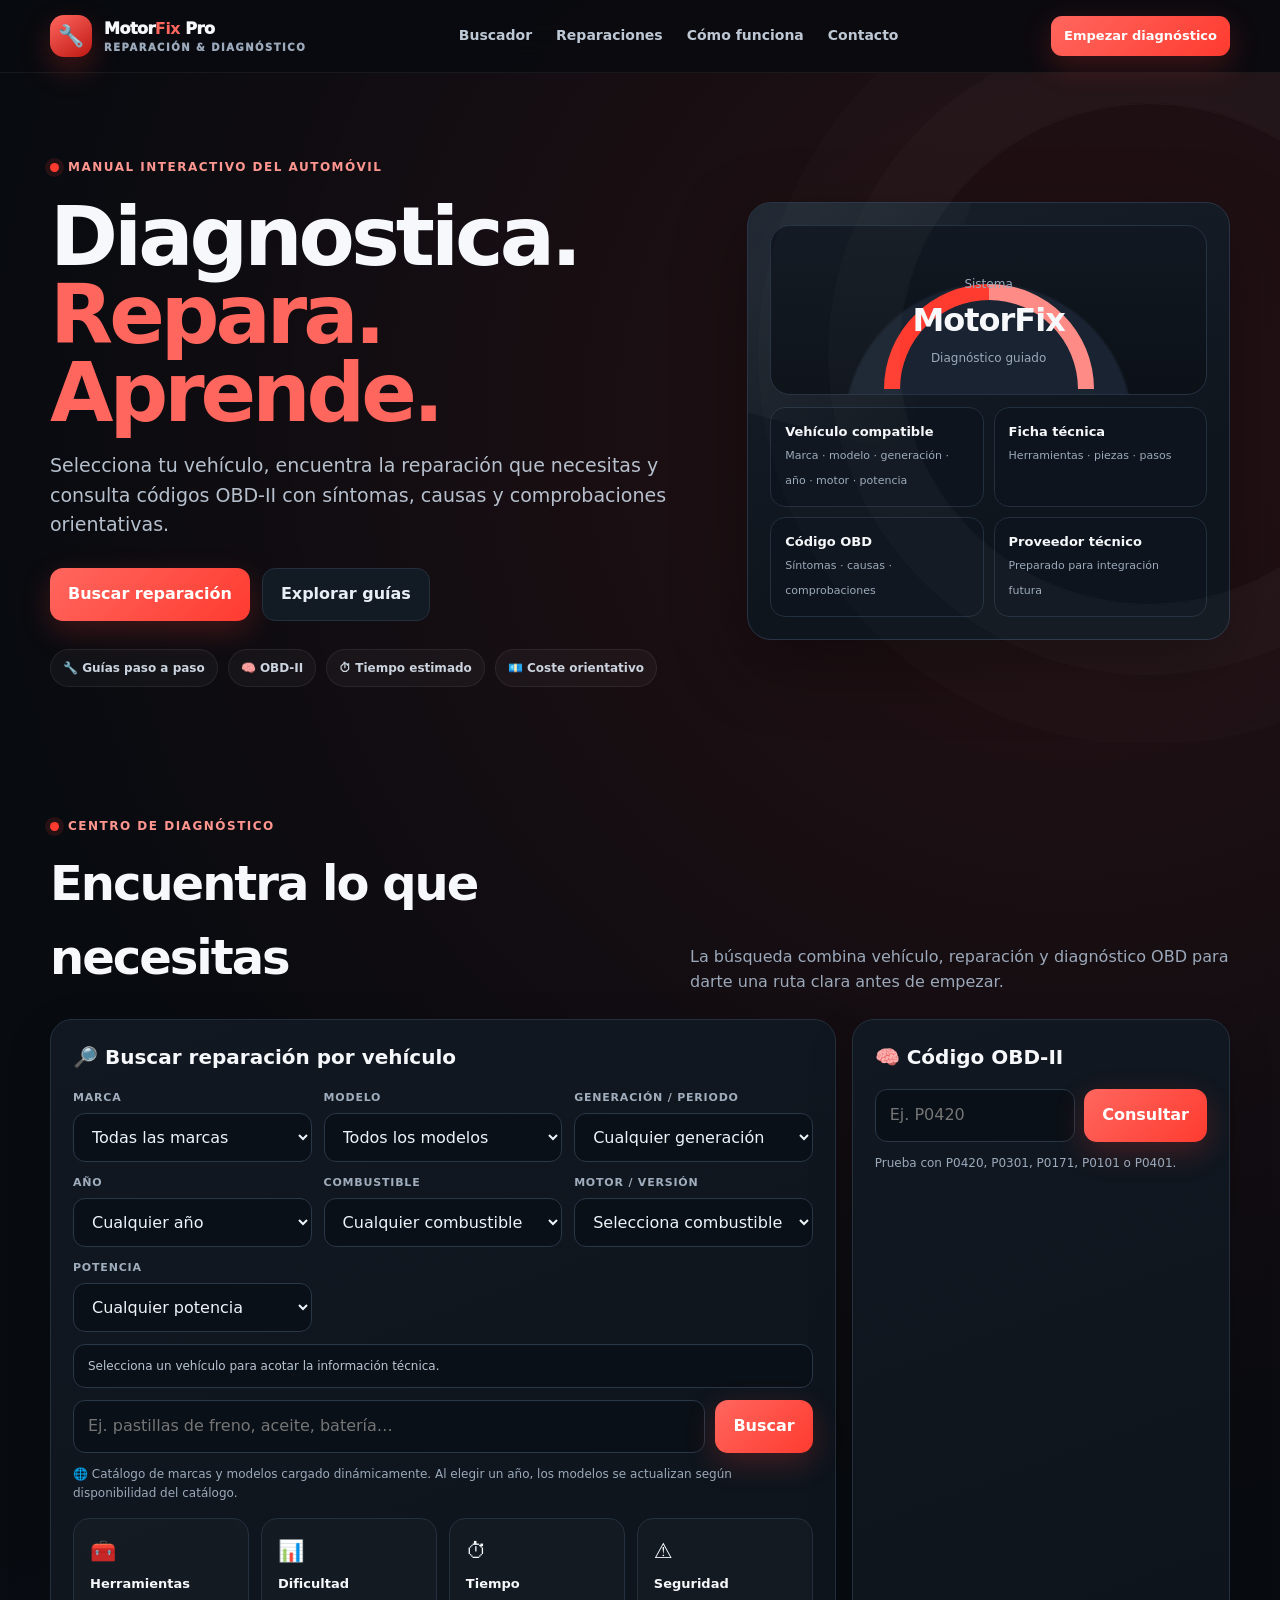
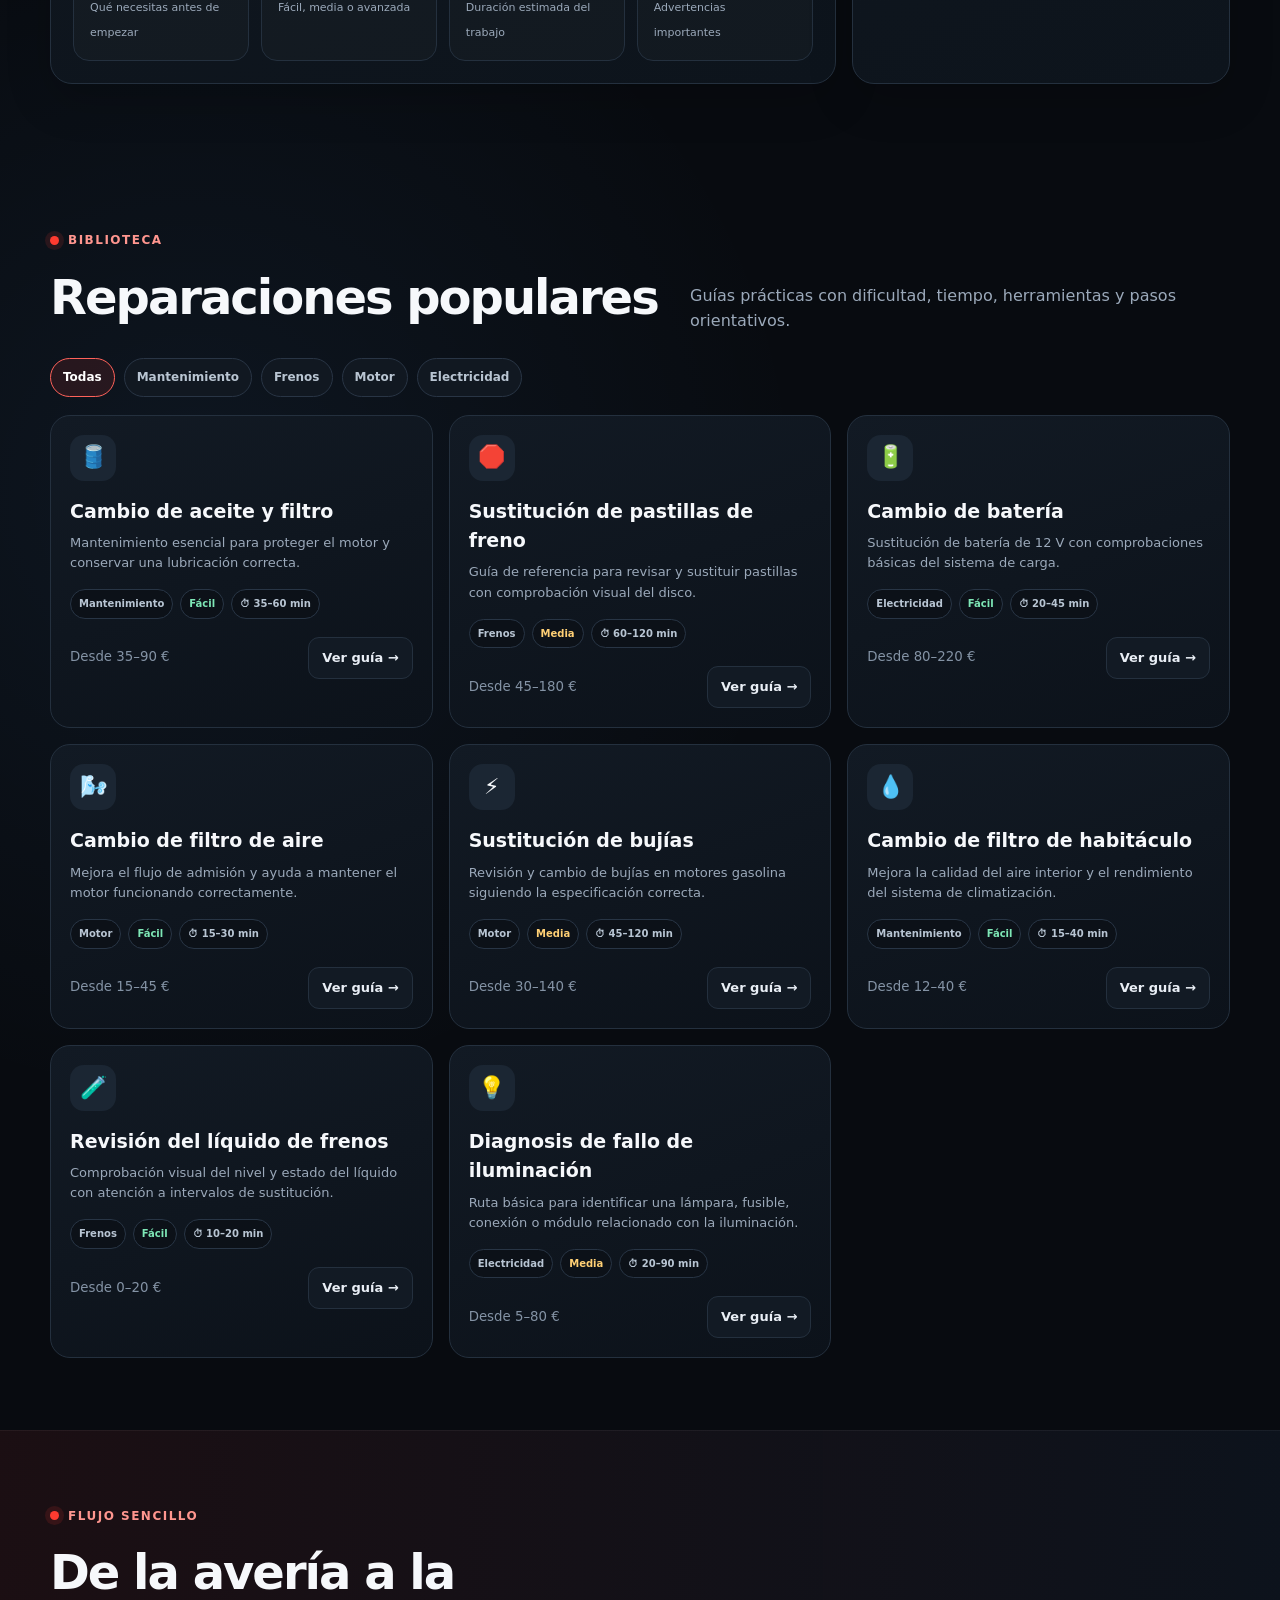
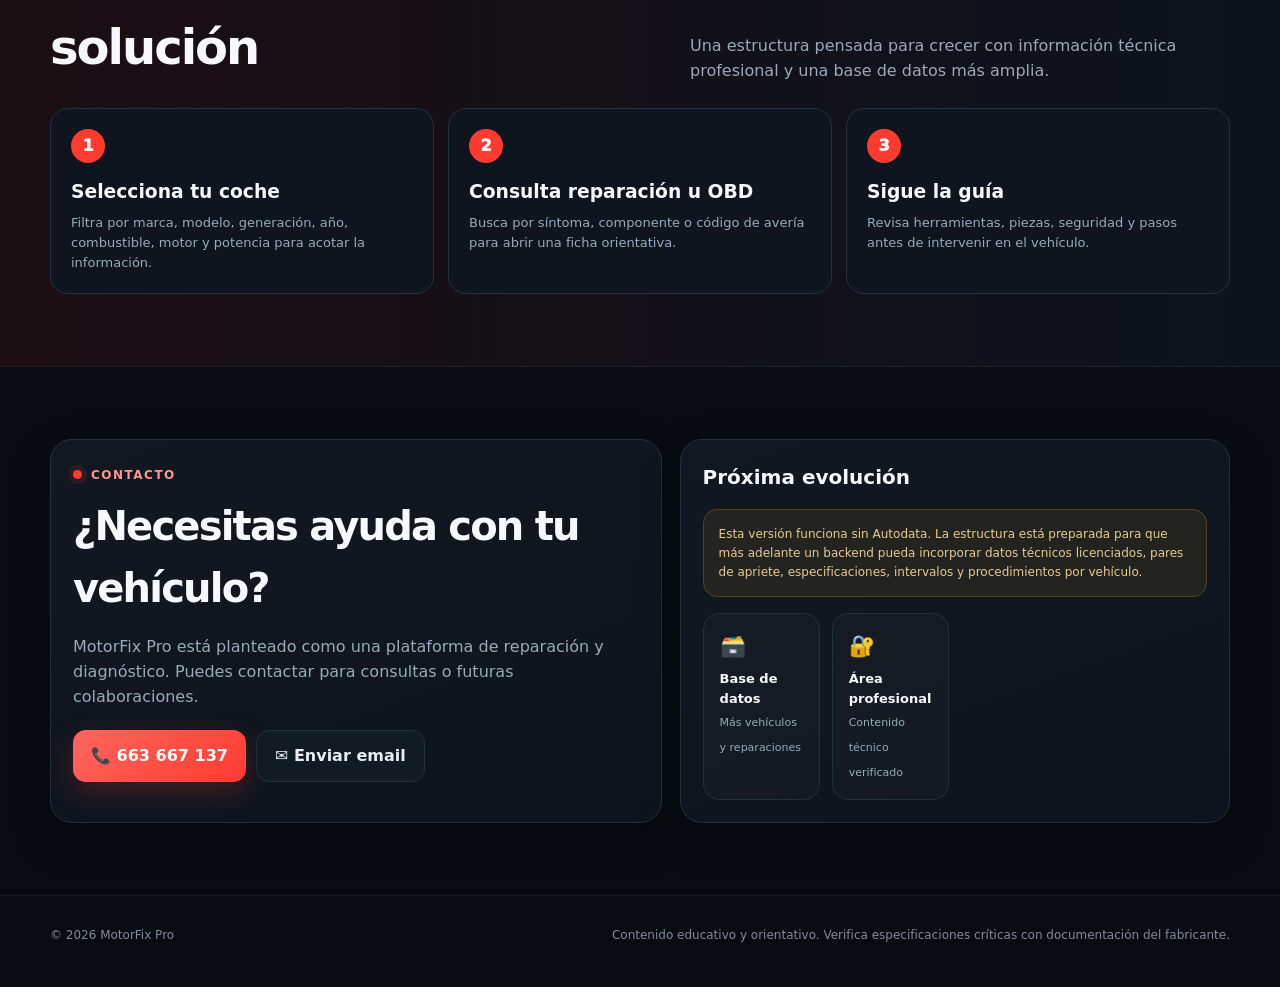
==== index.html @ a2886189 "Add files via upload" ====
<!doctype html>
<html lang="es">
<head>
<meta charset="utf-8">
<meta name="viewport" content="width=device-width,initial-scale=1,viewport-fit=cover">
<meta name="theme-color" content="#080b10">
<title>MotorFix Pro | Diagnóstico y reparación</title>
<meta name="description" content="Manual interactivo de reparación de vehículos: busca por marca, modelo, motor, reparación o código OBD-II.">
<style>
:root{
  --bg:#080b10;--bg2:#0d1219;--panel:#111821;--panel2:#151f2b;--line:#24303e;
  --txt:#f6f8fb;--muted:#9ba9ba;--red:#ff3b30;--red2:#ff665e;--green:#2fd07f;
  --amber:#ffb020;--blue:#59a9ff;--shadow:0 22px 70px rgba(0,0,0,.35);
}
*{box-sizing:border-box}
html{scroll-behavior:smooth}
body{margin:0;background:
radial-gradient(circle at 84% 10%,rgba(255,59,48,.12),transparent 28%),
radial-gradient(circle at 15% 50%,rgba(89,169,255,.07),transparent 26%),
var(--bg);color:var(--txt);font-family:Inter,ui-sans-serif,system-ui,-apple-system,BlinkMacSystemFont,"Segoe UI",sans-serif;line-height:1.55}
a{color:inherit;text-decoration:none} button,input,select{font:inherit}.wrap{width:min(1180px,calc(100% - 34px));margin:auto}
header{position:sticky;top:0;z-index:30;background:rgba(8,11,16,.8);backdrop-filter:blur(18px);border-bottom:1px solid rgba(255,255,255,.06)}
.nav{height:72px;display:flex;align-items:center;justify-content:space-between;gap:20px}
.brand{display:flex;align-items:center;gap:12px;font-weight:950;letter-spacing:-.5px}
.logo{width:42px;height:42px;border-radius:14px;display:grid;place-items:center;background:linear-gradient(145deg,var(--red2),#bd1812);box-shadow:0 12px 30px rgba(255,59,48,.25);font-size:21px}
.brand span b{color:var(--red2)} .brand small{display:block;color:var(--muted);font-size:10px;letter-spacing:1.5px;text-transform:uppercase;margin-top:-2px}
.navlinks{display:flex;gap:24px;color:#bec8d4;font-size:14px;font-weight:750}.navlinks a:hover{color:#fff}
.btn{border:0;cursor:pointer;display:inline-flex;align-items:center;justify-content:center;gap:8px;border-radius:13px;padding:13px 18px;font-weight:850;transition:.2s}
.btn:hover{transform:translateY(-1px)}.btn.primary{background:linear-gradient(135deg,var(--red2),var(--red));color:#fff;box-shadow:0 10px 30px rgba(255,59,48,.22)}
.btn.ghost{background:#121a24;border:1px solid var(--line);color:#e9eef5}.btn.small{padding:10px 13px;border-radius:11px;font-size:13px}
.hero{padding:82px 0 55px;position:relative;overflow:hidden}
.hero:after{content:"";position:absolute;right:-120px;top:30px;width:500px;height:500px;border-radius:50%;border:1px solid rgba(255,255,255,.04);box-shadow:0 0 0 70px rgba(255,255,255,.015),0 0 0 140px rgba(255,255,255,.01);pointer-events:none}
.hero-grid{display:grid;grid-template-columns:1.15fr .85fr;gap:44px;align-items:center}
.kicker{display:inline-flex;align-items:center;gap:9px;color:#ff968f;font-size:12px;text-transform:uppercase;letter-spacing:1.5px;font-weight:900}.kicker:before{content:"";width:9px;height:9px;border-radius:50%;background:var(--red);box-shadow:0 0 0 5px rgba(255,59,48,.12)}
h1{font-size:clamp(46px,7vw,82px);line-height:.95;letter-spacing:-4px;margin:18px 0 20px;max-width:780px}
h1 .accent{color:var(--red2)}.lead{font-size:19px;color:#b6c0cd;max-width:690px;margin:0 0 28px}
.hero-actions{display:flex;gap:12px;flex-wrap:wrap;margin-bottom:28px}
.metrics{display:flex;gap:10px;flex-wrap:wrap}.metric{background:rgba(255,255,255,.035);border:1px solid rgba(255,255,255,.07);padding:9px 12px;border-radius:999px;color:#cad3de;font-size:12px;font-weight:750}
.hero-card{position:relative;background:linear-gradient(160deg,#171f2a,#0f151d 68%);border:1px solid #283445;border-radius:24px;padding:22px;box-shadow:var(--shadow);overflow:hidden}
.hero-card:before{content:"";position:absolute;inset:-50% auto auto -20%;width:65%;height:100%;background:linear-gradient(110deg,transparent,rgba(255,255,255,.05),transparent);transform:rotate(15deg)}
.gauge{height:170px;border-radius:20px;background:radial-gradient(circle at 50% 120%,#192331 0 48%,transparent 49%),linear-gradient(180deg,#111821,#0c1118);border:1px solid #253243;position:relative;display:grid;place-items:center;overflow:hidden}
.gauge-ring{width:210px;height:210px;border-radius:50%;border:16px solid #1b2633;border-top-color:var(--red);border-right-color:#ff8b86;transform:rotate(-45deg);position:absolute;bottom:-100px}
.gauge-copy{position:relative;text-align:center;margin-top:20px}.gauge-copy strong{display:block;font-size:32px;letter-spacing:-1px}.gauge-copy span{color:var(--muted);font-size:12px}
.quick{display:grid;grid-template-columns:1fr 1fr;gap:10px;margin-top:12px}.quick div{padding:14px;border-radius:15px;background:#0d141d;border:1px solid #222f3e}.quick b{display:block;font-size:13px}.quick span{font-size:11px;color:var(--muted)}
.section{padding:72px 0}.section-head{display:flex;align-items:end;justify-content:space-between;gap:24px;margin-bottom:24px}.section-head h2{font-size:clamp(30px,4vw,48px);letter-spacing:-2px;margin:7px 0 0}.section-head p{color:var(--muted);max-width:540px;margin:0}
.toolbox{display:grid;grid-template-columns:1.35fr .65fr;gap:16px}
.panel{background:linear-gradient(160deg,var(--panel),#0d141c);border:1px solid var(--line);border-radius:22px;padding:22px;box-shadow:0 16px 45px rgba(0,0,0,.18)}
.panel h3{margin:0 0 16px;font-size:20px}.formgrid{display:grid;grid-template-columns:repeat(3,1fr);gap:12px}.vehicle-summary{margin-top:12px;padding:12px 14px;border:1px solid #2a3747;border-radius:12px;background:#0a1017;color:#b9c5d2;font-size:12px}.vehicle-summary b{color:#fff}
label{display:block;color:#9fadbd;font-size:11px;font-weight:850;text-transform:uppercase;letter-spacing:.8px;margin-bottom:7px}
input,select{width:100%;background:#0a1017;color:#eef3f8;border:1px solid #2a3747;border-radius:12px;padding:13px 14px;outline:none}
input:focus,select:focus{border-color:#ff6d65;box-shadow:0 0 0 3px rgba(255,59,48,.1)}
.searchline{display:grid;grid-template-columns:1fr auto;gap:10px;margin-top:12px}
.obd-row{display:grid;grid-template-columns:1fr auto;gap:9px}.obd-hint{margin-top:12px;color:var(--muted);font-size:12px}
.features{display:grid;grid-template-columns:repeat(4,1fr);gap:12px;margin-top:16px}.feature{padding:16px;border:1px solid var(--line);border-radius:16px;background:rgba(255,255,255,.02)}.feature i{font-style:normal;font-size:21px}.feature b{display:block;margin-top:6px;font-size:13px}.feature span{font-size:11px;color:var(--muted)}
.filterbar{display:flex;gap:9px;flex-wrap:wrap;margin-bottom:18px}.chip{border:1px solid #293545;background:#111821;color:#b9c5d2;border-radius:999px;padding:9px 12px;font-size:12px;font-weight:800;cursor:pointer}.chip.active,.chip:hover{border-color:#ff625a;color:#fff;background:rgba(255,59,48,.11)}
.cards{display:grid;grid-template-columns:repeat(3,1fr);gap:16px}.repair{background:linear-gradient(160deg,#121a24,#0c121a);border:1px solid var(--line);border-radius:20px;padding:19px;position:relative;overflow:hidden;transition:.22s}.repair:hover{transform:translateY(-3px);border-color:#3b4c60}.repair .icon{width:46px;height:46px;border-radius:14px;display:grid;place-items:center;background:#1b2633;font-size:22px;margin-bottom:16px}.repair h3{font-size:19px;margin:0 0 7px}.repair p{color:var(--muted);font-size:13px;margin:0 0 16px;min-height:40px}.tags{display:flex;gap:7px;flex-wrap:wrap}.tag{font-size:10px;font-weight:850;padding:6px 8px;border-radius:999px;background:#0c1118;border:1px solid #283545;color:#b8c5d3}.difficulty.easy{color:#7ee7b6}.difficulty.medium{color:#ffd075}.difficulty.hard{color:#ff908a}.card-bottom{display:flex;align-items:center;justify-content:space-between;gap:10px;margin-top:18px}.card-bottom small{color:#8493a5}
.empty{grid-column:1/-1;padding:28px;text-align:center;color:var(--muted);border:1px dashed #334155;border-radius:18px}
.obd-result{margin-top:14px;padding:16px;border-radius:15px;border:1px solid #2b3949;background:#0b1219;display:none}.obd-result.show{display:block}.obd-result .code{font-size:28px;font-weight:950;color:#ff7c74}.obd-result h4{margin:4px 0 8px}.obd-result p{margin:0;color:#b9c4d1;font-size:13px}
.band{background:linear-gradient(90deg,rgba(255,59,48,.08),rgba(89,169,255,.05));border-top:1px solid rgba(255,255,255,.05);border-bottom:1px solid rgba(255,255,255,.05)}
.steps{display:grid;grid-template-columns:repeat(3,1fr);gap:14px}.step{padding:20px;border-radius:18px;background:#0e151e;border:1px solid var(--line)}.step .n{width:34px;height:34px;border-radius:50%;display:grid;place-items:center;background:var(--red);font-weight:950}.step h3{margin:14px 0 7px}.step p{margin:0;color:var(--muted);font-size:13px}
.contact{display:grid;grid-template-columns:1fr .9fr;gap:18px}.contact-card h2{font-size:40px;letter-spacing:-1.8px;margin:8px 0}.contact-card p{color:var(--muted)}.contact-actions{display:flex;gap:10px;flex-wrap:wrap;margin-top:20px}.notice{padding:15px;border:1px solid #59431d;background:rgba(255,176,32,.08);border-radius:14px;color:#e8cb91;font-size:12px}
footer{padding:30px 0 42px;color:#7f8c9b;border-top:1px solid rgba(255,255,255,.06);font-size:12px}.foot{display:flex;justify-content:space-between;gap:20px;flex-wrap:wrap}
.modal{position:fixed;inset:0;z-index:60;background:rgba(0,0,0,.72);backdrop-filter:blur(8px);display:none;padding:18px;overflow:auto}.modal.open{display:block}.sheet{max-width:880px;margin:20px auto;background:#101821;border:1px solid #2c3948;border-radius:24px;padding:22px;box-shadow:var(--shadow)}.sheet-top{display:flex;justify-content:space-between;gap:15px;align-items:start}.close{background:#1b2633;border:1px solid #334154;color:white;border-radius:11px;padding:9px 12px;cursor:pointer}.detail-grid{display:grid;grid-template-columns:1fr 1fr;gap:14px;margin-top:18px}.box{background:#0b1118;border:1px solid #253140;border-radius:15px;padding:15px}.box h4{margin:0 0 8px}.box ul{margin:0;padding-left:18px;color:#bac5d2}.box li{margin:7px 0}.steps-list{counter-reset:step;list-style:none!important;padding:0!important}.steps-list li{display:flex;gap:10px}.steps-list li:before{counter-increment:step;content:counter(step);flex:0 0 28px;height:28px;display:grid;place-items:center;border-radius:50%;background:var(--red);color:#fff;font-weight:900;font-size:12px}
@media(max-width:900px){.navlinks{display:none}.hero-grid,.toolbox,.contact{grid-template-columns:1fr}.hero{padding-top:52px}.hero-card{max-width:620px}.formgrid{grid-template-columns:1fr 1fr}.cards{grid-template-columns:1fr 1fr}.features{grid-template-columns:1fr 1fr}.steps{grid-template-columns:1fr}.detail-grid{grid-template-columns:1fr}}
@media(max-width:560px){.wrap{width:min(100% - 22px,1180px)}.nav{height:64px}.brand small{display:none}.btn.small.navcta{display:none}h1{font-size:48px;letter-spacing:-2.8px}.lead{font-size:16px}.hero{padding-top:38px}.formgrid,.cards,.features{grid-template-columns:1fr}.searchline,.obd-row{grid-template-columns:1fr}.section{padding:52px 0}.section-head{display:block}.section-head p{margin-top:12px}.quick{grid-template-columns:1fr}.contact-card h2{font-size:32px}}
</style>
</head>
<body>
<header>
  <div class="wrap nav">
    <a class="brand" href="#inicio"><span class="logo">🔧</span><span>Motor<b>Fix</b> Pro<small>Reparación & diagnóstico</small></span></a>
    <nav class="navlinks"><a href="#buscador">Buscador</a><a href="#reparaciones">Reparaciones</a><a href="#como-funciona">Cómo funciona</a><a href="#contacto">Contacto</a></nav>
    <a class="btn primary small navcta" href="#buscador">Empezar diagnóstico</a>
  </div>
</header>

<main>
<section class="hero" id="inicio">
  <div class="wrap hero-grid">
    <div>
      <div class="kicker">Manual interactivo del automóvil</div>
      <h1>Diagnostica.<br><span class="accent">Repara. Aprende.</span></h1>
      <p class="lead">Selecciona tu vehículo, encuentra la reparación que necesitas y consulta códigos OBD‑II con síntomas, causas y comprobaciones orientativas.</p>
      <div class="hero-actions"><a class="btn primary" href="#buscador">Buscar reparación</a><a class="btn ghost" href="#reparaciones">Explorar guías</a></div>
      <div class="metrics"><span class="metric">🔧 Guías paso a paso</span><span class="metric">🧠 OBD‑II</span><span class="metric">⏱ Tiempo estimado</span><span class="metric">💶 Coste orientativo</span></div>
    </div>
    <div class="hero-card">
      <div class="gauge"><div class="gauge-ring"></div><div class="gauge-copy"><span>Sistema</span><strong>MotorFix</strong><span>Diagnóstico guiado</span></div></div>
      <div class="quick"><div><b>Vehículo compatible</b><span>Marca · modelo · generación · año · motor · potencia</span></div><div><b>Ficha técnica</b><span>Herramientas · piezas · pasos</span></div><div><b>Código OBD</b><span>Síntomas · causas · comprobaciones</span></div><div><b>Proveedor técnico</b><span>Preparado para integración futura</span></div></div>
    </div>
  </div>
</section>

<section class="section" id="buscador">
<div class="wrap">
  <div class="section-head"><div><div class="kicker">Centro de diagnóstico</div><h2>Encuentra lo que necesitas</h2></div><p>La búsqueda combina vehículo, reparación y diagnóstico OBD para darte una ruta clara antes de empezar.</p></div>
  <div class="toolbox">
    <div class="panel">
      <h3>🔎 Buscar reparación por vehículo</h3>
      <div class="formgrid">
        <div><label>Marca</label><select id="brand"></select></div>
        <div><label>Modelo</label><select id="model"></select></div>
        <div><label>Generación / periodo</label><select id="generation"></select></div>
        <div><label>Año</label><select id="year"></select></div>
        <div><label>Combustible</label><select id="fuel"></select></div>
        <div><label>Motor / versión</label><select id="engine"></select></div>
        <div><label>Potencia</label><select id="power"></select></div>
      </div>
      <div id="vehicleSummary" class="vehicle-summary">Selecciona un vehículo para acotar la información técnica.</div>
      <div class="searchline"><input id="repairSearch" placeholder="Ej. pastillas de freno, aceite, batería…"><button class="btn primary" onclick="applyFilters()">Buscar</button></div><div class="obd-hint">🌐 Catálogo de marcas y modelos cargado dinámicamente. Al elegir un año, los modelos se actualizan según disponibilidad del catálogo.</div>
      <div class="features"><div class="feature"><i>🧰</i><b>Herramientas</b><span>Qué necesitas antes de empezar</span></div><div class="feature"><i>📊</i><b>Dificultad</b><span>Fácil, media o avanzada</span></div><div class="feature"><i>⏱</i><b>Tiempo</b><span>Duración estimada del trabajo</span></div><div class="feature"><i>⚠️</i><b>Seguridad</b><span>Advertencias importantes</span></div></div>
    </div>
    <div class="panel">
      <h3>🧠 Código OBD‑II</h3>
      <div class="obd-row"><input id="obdInput" maxlength="5" placeholder="Ej. P0420"><button class="btn primary" onclick="lookupObd()">Consultar</button></div>
      <div class="obd-hint">Prueba con P0420, P0301, P0171, P0101 o P0401.</div>
      <div id="obdResult" class="obd-result"></div>
    </div>
  </div>
</div>
</section>

<section class="section" id="reparaciones">
<div class="wrap">
  <div class="section-head"><div><div class="kicker">Biblioteca</div><h2>Reparaciones populares</h2></div><p>Guías prácticas con dificultad, tiempo, herramientas y pasos orientativos.</p></div>
  <div class="filterbar"><button class="chip active" data-filter="all">Todas</button><button class="chip" data-filter="Mantenimiento">Mantenimiento</button><button class="chip" data-filter="Frenos">Frenos</button><button class="chip" data-filter="Motor">Motor</button><button class="chip" data-filter="Electricidad">Electricidad</button></div>
  <div id="repairList" class="cards"></div>
</div>
</section>

<section class="section band" id="como-funciona">
<div class="wrap">
  <div class="section-head"><div><div class="kicker">Flujo sencillo</div><h2>De la avería a la solución</h2></div><p>Una estructura pensada para crecer con información técnica profesional y una base de datos más amplia.</p></div>
  <div class="steps"><div class="step"><div class="n">1</div><h3>Selecciona tu coche</h3><p>Filtra por marca, modelo, generación, año, combustible, motor y potencia para acotar la información.</p></div><div class="step"><div class="n">2</div><h3>Consulta reparación u OBD</h3><p>Busca por síntoma, componente o código de avería para abrir una ficha orientativa.</p></div><div class="step"><div class="n">3</div><h3>Sigue la guía</h3><p>Revisa herramientas, piezas, seguridad y pasos antes de intervenir en el vehículo.</p></div></div>
</div>
</section>

<section class="section" id="contacto">
<div class="wrap contact">
  <div class="panel contact-card"><div class="kicker">Contacto</div><h2>¿Necesitas ayuda con tu vehículo?</h2><p>MotorFix Pro está planteado como una plataforma de reparación y diagnóstico. Puedes contactar para consultas o futuras colaboraciones.</p><div class="contact-actions"><a class="btn primary" href="tel:+34663667137">📞 663 667 137</a><a class="btn ghost" href="mailto:danimoriles93@gmail.com">✉️ Enviar email</a></div></div>
  <div class="panel"><h3>Próxima evolución</h3><div class="notice">Esta versión funciona sin Autodata. La estructura está preparada para que más adelante un backend pueda incorporar datos técnicos licenciados, pares de apriete, especificaciones, intervalos y procedimientos por vehículo.</div><div class="features"><div class="feature"><i>🗃️</i><b>Base de datos</b><span>Más vehículos y reparaciones</span></div><div class="feature"><i>🔐</i><b>Área profesional</b><span>Contenido técnico verificado</span></div></div></div>
</div>
</section>
</main>

<footer><div class="wrap foot"><span>© 2026 MotorFix Pro</span><span>Contenido educativo y orientativo. Verifica especificaciones críticas con documentación del fabricante.</span></div></footer>

<div class="modal" id="detailModal" onclick="modalBackdrop(event)">
  <div class="sheet">
    <div class="sheet-top"><div><div class="kicker">Guía de reparación</div><h2 id="detailTitle" style="margin:8px 0 0"></h2></div><button class="close" onclick="closeDetail()">Cerrar ✕</button></div>
    <div id="detailBody"></div>
  </div>
</div>

<script>
// Catálogo local orientado a España: turismos, SUV, monovolúmenes, deportivos y comerciales ligeros comercializados desde 2000.
// Las motorizaciones exactas se ampliarán por generación/versión; el catálogo evita depender de una base estadounidense.
const fallbackVehicles=[
 {"brand": "Abarth", "model": "500 / 595 / 695", "from": 2008, "to": 2026, "engines": ["Gasolina", "Diésel", "Híbrido / MHEV / PHEV", "Eléctrico", "Motorización específica / versión"]},
 {"brand": "Abarth", "model": "124 Spider", "from": 2016, "to": 2020, "engines": ["Gasolina", "Diésel", "Híbrido / MHEV / PHEV", "Eléctrico", "Motorización específica / versión"]},
 {"brand": "Alfa Romeo", "model": "147", "from": 2000, "to": 2010, "engines": ["Gasolina", "Diésel", "Híbrido / MHEV / PHEV", "Eléctrico", "Motorización específica / versión"]},
 {"brand": "Alfa Romeo", "model": "156", "from": 2000, "to": 2007, "engines": ["Gasolina", "Diésel", "Híbrido / MHEV / PHEV", "Eléctrico", "Motorización específica / versión"]},
 {"brand": "Alfa Romeo", "model": "159", "from": 2005, "to": 2011, "engines": ["Gasolina", "Diésel", "Híbrido / MHEV / PHEV", "Eléctrico", "Motorización específica / versión"]},
 {"brand": "Alfa Romeo", "model": "166", "from": 2000, "to": 2007, "engines": ["Gasolina", "Diésel", "Híbrido / MHEV / PHEV", "Eléctrico", "Motorización específica / versión"]},
 {"brand": "Alfa Romeo", "model": "GT", "from": 2003, "to": 2010, "engines": ["Gasolina", "Diésel", "Híbrido / MHEV / PHEV", "Eléctrico", "Motorización específica / versión"]},
 {"brand": "Alfa Romeo", "model": "Brera", "from": 2005, "to": 2010, "engines": ["Gasolina", "Diésel", "Híbrido / MHEV / PHEV", "Eléctrico", "Motorización específica / versión"]},
 {"brand": "Alfa Romeo", "model": "Spider", "from": 2006, "to": 2010, "engines": ["Gasolina", "Diésel", "Híbrido / MHEV / PHEV", "Eléctrico", "Motorización específica / versión"]},
 {"brand": "Alfa Romeo", "model": "MiTo", "from": 2008, "to": 2018, "engines": ["Gasolina", "Diésel", "Híbrido / MHEV / PHEV", "Eléctrico", "Motorización específica / versión"]},
 {"brand": "Alfa Romeo", "model": "Giulietta", "from": 2010, "to": 2020, "engines": ["Gasolina", "Diésel", "Híbrido / MHEV / PHEV", "Eléctrico", "Motorización específica / versión"]},
 {"brand": "Alfa Romeo", "model": "4C", "from": 2013, "to": 2020, "engines": ["Gasolina", "Diésel", "Híbrido / MHEV / PHEV", "Eléctrico", "Motorización específica / versión"]},
 {"brand": "Alfa Romeo", "model": "Giulia", "from": 2016, "to": 2026, "engines": ["Gasolina", "Diésel", "Híbrido / MHEV / PHEV", "Eléctrico", "Motorización específica / versión"]},
 {"brand": "Alfa Romeo", "model": "Stelvio", "from": 2017, "to": 2026, "engines": ["Gasolina", "Diésel", "Híbrido / MHEV / PHEV", "Eléctrico", "Motorización específica / versión"]},
 {"brand": "Alfa Romeo", "model": "Tonale", "from": 2022, "to": 2026, "engines": ["Gasolina", "Diésel", "Híbrido / MHEV / PHEV", "Eléctrico", "Motorización específica / versión"]},
 {"brand": "Alfa Romeo", "model": "Junior", "from": 2024, "to": 2026, "engines": ["Gasolina", "Diésel", "Híbrido / MHEV / PHEV", "Eléctrico", "Motorización específica / versión"]},
 {"brand": "Audi", "model": "A1", "from": 2010, "to": 2026, "engines": ["Gasolina", "Diésel", "Híbrido / MHEV / PHEV", "Eléctrico", "Motorización específica / versión"]},
 {"brand": "Audi", "model": "A2", "from": 2000, "to": 2005, "engines": ["Gasolina", "Diésel", "Híbrido / MHEV / PHEV", "Eléctrico", "Motorización específica / versión"]},
 {"brand": "Audi", "model": "A3", "from": 2000, "to": 2026, "engines": ["Gasolina", "Diésel", "Híbrido / MHEV / PHEV", "Eléctrico", "Motorización específica / versión"]},
 {"brand": "Audi", "model": "A4", "from": 2000, "to": 2026, "engines": ["Gasolina", "Diésel", "Híbrido / MHEV / PHEV", "Eléctrico", "Motorización específica / versión"]},
 {"brand": "Audi", "model": "A5", "from": 2007, "to": 2026, "engines": ["Gasolina", "Diésel", "Híbrido / MHEV / PHEV", "Eléctrico", "Motorización específica / versión"]},
 {"brand": "Audi", "model": "A6", "from": 2000, "to": 2026, "engines": ["Gasolina", "Diésel", "Híbrido / MHEV / PHEV", "Eléctrico", "Motorización específica / versión"]},
 {"brand": "Audi", "model": "A7", "from": 2010, "to": 2026, "engines": ["Gasolina", "Diésel", "Híbrido / MHEV / PHEV", "Eléctrico", "Motorización específica / versión"]},
 {"brand": "Audi", "model": "A8", "from": 2000, "to": 2026, "engines": ["Gasolina", "Diésel", "Híbrido / MHEV / PHEV", "Eléctrico", "Motorización específica / versión"]},
 {"brand": "Audi", "model": "TT", "from": 2000, "to": 2023, "engines": ["Gasolina", "Diésel", "Híbrido / MHEV / PHEV", "Eléctrico", "Motorización específica / versión"]},
 {"brand": "Audi", "model": "Q2", "from": 2016, "to": 2026, "engines": ["Gasolina", "Diésel", "Híbrido / MHEV / PHEV", "Eléctrico", "Motorización específica / versión"]},
 {"brand": "Audi", "model": "Q3", "from": 2011, "to": 2026, "engines": ["Gasolina", "Diésel", "Híbrido / MHEV / PHEV", "Eléctrico", "Motorización específica / versión"]},
 {"brand": "Audi", "model": "Q4 e-tron", "from": 2021, "to": 2026, "engines": ["Gasolina", "Diésel", "Híbrido / MHEV / PHEV", "Eléctrico", "Motorización específica / versión"]},
 {"brand": "Audi", "model": "Q5", "from": 2008, "to": 2026, "engines": ["Gasolina", "Diésel", "Híbrido / MHEV / PHEV", "Eléctrico", "Motorización específica / versión"]},
 {"brand": "Audi", "model": "Q6 e-tron", "from": 2024, "to": 2026, "engines": ["Gasolina", "Diésel", "Híbrido / MHEV / PHEV", "Eléctrico", "Motorización específica / versión"]},
 {"brand": "Audi", "model": "Q7", "from": 2006, "to": 2026, "engines": ["Gasolina", "Diésel", "Híbrido / MHEV / PHEV", "Eléctrico", "Motorización específica / versión"]},
 {"brand": "Audi", "model": "Q8", "from": 2018, "to": 2026, "engines": ["Gasolina", "Diésel", "Híbrido / MHEV / PHEV", "Eléctrico", "Motorización específica / versión"]},
 {"brand": "Audi", "model": "e-tron / Q8 e-tron", "from": 2019, "to": 2026, "engines": ["Gasolina", "Diésel", "Híbrido / MHEV / PHEV", "Eléctrico", "Motorización específica / versión"]},
 {"brand": "Audi", "model": "R8", "from": 2007, "to": 2024, "engines": ["Gasolina", "Diésel", "Híbrido / MHEV / PHEV", "Eléctrico", "Motorización específica / versión"]},
 {"brand": "BMW", "model": "Serie 1", "from": 2004, "to": 2026, "engines": ["Gasolina", "Diésel", "Híbrido / MHEV / PHEV", "Eléctrico", "Motorización específica / versión"]},
 {"brand": "BMW", "model": "Serie 2", "from": 2014, "to": 2026, "engines": ["Gasolina", "Diésel", "Híbrido / MHEV / PHEV", "Eléctrico", "Motorización específica / versión"]},
 {"brand": "BMW", "model": "Serie 3", "from": 2000, "to": 2026, "engines": ["Gasolina", "Diésel", "Híbrido / MHEV / PHEV", "Eléctrico", "Motorización específica / versión"]},
 {"brand": "BMW", "model": "Serie 4", "from": 2013, "to": 2026, "engines": ["Gasolina", "Diésel", "Híbrido / MHEV / PHEV", "Eléctrico", "Motorización específica / versión"]},
 {"brand": "BMW", "model": "Serie 5", "from": 2000, "to": 2026, "engines": ["Gasolina", "Diésel", "Híbrido / MHEV / PHEV", "Eléctrico", "Motorización específica / versión"]},
 {"brand": "BMW", "model": "Serie 6", "from": 2004, "to": 2023, "engines": ["Gasolina", "Diésel", "Híbrido / MHEV / PHEV", "Eléctrico", "Motorización específica / versión"]},
 {"brand": "BMW", "model": "Serie 7", "from": 2000, "to": 2026, "engines": ["Gasolina", "Diésel", "Híbrido / MHEV / PHEV", "Eléctrico", "Motorización específica / versión"]},
 {"brand": "BMW", "model": "Serie 8", "from": 2018, "to": 2026, "engines": ["Gasolina", "Diésel", "Híbrido / MHEV / PHEV", "Eléctrico", "Motorización específica / versión"]},
 {"brand": "BMW", "model": "Z3", "from": 2000, "to": 2002, "engines": ["Gasolina", "Diésel", "Híbrido / MHEV / PHEV", "Eléctrico", "Motorización específica / versión"]},
 {"brand": "BMW", "model": "Z4", "from": 2003, "to": 2026, "engines": ["Gasolina", "Diésel", "Híbrido / MHEV / PHEV", "Eléctrico", "Motorización específica / versión"]},
 {"brand": "BMW", "model": "X1", "from": 2009, "to": 2026, "engines": ["Gasolina", "Diésel", "Híbrido / MHEV / PHEV", "Eléctrico", "Motorización específica / versión"]},
 {"brand": "BMW", "model": "X2", "from": 2018, "to": 2026, "engines": ["Gasolina", "Diésel", "Híbrido / MHEV / PHEV", "Eléctrico", "Motorización específica / versión"]},
 {"brand": "BMW", "model": "X3", "from": 2004, "to": 2026, "engines": ["Gasolina", "Diésel", "Híbrido / MHEV / PHEV", "Eléctrico", "Motorización específica / versión"]},
 {"brand": "BMW", "model": "X4", "from": 2014, "to": 2026, "engines": ["Gasolina", "Diésel", "Híbrido / MHEV / PHEV", "Eléctrico", "Motorización específica / versión"]},
 {"brand": "BMW", "model": "X5", "from": 2000, "to": 2026, "engines": ["Gasolina", "Diésel", "Híbrido / MHEV / PHEV", "Eléctrico", "Motorización específica / versión"]},
 {"brand": "BMW", "model": "X6", "from": 2008, "to": 2026, "engines": ["Gasolina", "Diésel", "Híbrido / MHEV / PHEV", "Eléctrico", "Motorización específica / versión"]},
 {"brand": "BMW", "model": "X7", "from": 2019, "to": 2026, "engines": ["Gasolina", "Diésel", "Híbrido / MHEV / PHEV", "Eléctrico", "Motorización específica / versión"]},
 {"brand": "BMW", "model": "i3", "from": 2013, "to": 2022, "engines": ["Gasolina", "Diésel", "Híbrido / MHEV / PHEV", "Eléctrico", "Motorización específica / versión"]},
 {"brand": "BMW", "model": "i4", "from": 2021, "to": 2026, "engines": ["Gasolina", "Diésel", "Híbrido / MHEV / PHEV", "Eléctrico", "Motorización específica / versión"]},
 {"brand": "BMW", "model": "i5", "from": 2023, "to": 2026, "engines": ["Gasolina", "Diésel", "Híbrido / MHEV / PHEV", "Eléctrico", "Motorización específica / versión"]},
 {"brand": "BMW", "model": "i7", "from": 2022, "to": 2026, "engines": ["Gasolina", "Diésel", "Híbrido / MHEV / PHEV", "Eléctrico", "Motorización específica / versión"]},
 {"brand": "BMW", "model": "i8", "from": 2014, "to": 2020, "engines": ["Gasolina", "Diésel", "Híbrido / MHEV / PHEV", "Eléctrico", "Motorización específica / versión"]},
 {"brand": "BMW", "model": "iX", "from": 2021, "to": 2026, "engines": ["Gasolina", "Diésel", "Híbrido / MHEV / PHEV", "Eléctrico", "Motorización específica / versión"]},
 {"brand": "BYD", "model": "Atto 2", "from": 2025, "to": 2026, "engines": ["Gasolina", "Diésel", "Híbrido / MHEV / PHEV", "Eléctrico", "Motorización específica / versión"]},
 {"brand": "BYD", "model": "Atto 3", "from": 2023, "to": 2026, "engines": ["Gasolina", "Diésel", "Híbrido / MHEV / PHEV", "Eléctrico", "Motorización específica / versión"]},
 {"brand": "BYD", "model": "Dolphin", "from": 2023, "to": 2026, "engines": ["Gasolina", "Diésel", "Híbrido / MHEV / PHEV", "Eléctrico", "Motorización específica / versión"]},
 {"brand": "BYD", "model": "Dolphin Surf", "from": 2025, "to": 2026, "engines": ["Gasolina", "Diésel", "Híbrido / MHEV / PHEV", "Eléctrico", "Motorización específica / versión"]},
 {"brand": "BYD", "model": "Seal", "from": 2023, "to": 2026, "engines": ["Gasolina", "Diésel", "Híbrido / MHEV / PHEV", "Eléctrico", "Motorización específica / versión"]},
 {"brand": "BYD", "model": "Seal U", "from": 2024, "to": 2026, "engines": ["Gasolina", "Diésel", "Híbrido / MHEV / PHEV", "Eléctrico", "Motorización específica / versión"]},
 {"brand": "BYD", "model": "Sealion 7", "from": 2024, "to": 2026, "engines": ["Gasolina", "Diésel", "Híbrido / MHEV / PHEV", "Eléctrico", "Motorización específica / versión"]},
 {"brand": "BYD", "model": "Han", "from": 2023, "to": 2026, "engines": ["Gasolina", "Diésel", "Híbrido / MHEV / PHEV", "Eléctrico", "Motorización específica / versión"]},
 {"brand": "BYD", "model": "Tang", "from": 2023, "to": 2026, "engines": ["Gasolina", "Diésel", "Híbrido / MHEV / PHEV", "Eléctrico", "Motorización específica / versión"]},
 {"brand": "Chevrolet", "model": "Alero", "from": 2000, "to": 2004, "engines": ["Gasolina", "Diésel", "Híbrido / MHEV / PHEV", "Eléctrico", "Motorización específica / versión"]},
 {"brand": "Chevrolet", "model": "Aveo", "from": 2006, "to": 2014, "engines": ["Gasolina", "Diésel", "Híbrido / MHEV / PHEV", "Eléctrico", "Motorización específica / versión"]},
 {"brand": "Chevrolet", "model": "Cruze", "from": 2009, "to": 2015, "engines": ["Gasolina", "Diésel", "Híbrido / MHEV / PHEV", "Eléctrico", "Motorización específica / versión"]},
 {"brand": "Chevrolet", "model": "Epica", "from": 2006, "to": 2011, "engines": ["Gasolina", "Diésel", "Híbrido / MHEV / PHEV", "Eléctrico", "Motorización específica / versión"]},
 {"brand": "Chevrolet", "model": "Kalos", "from": 2005, "to": 2008, "engines": ["Gasolina", "Diésel", "Híbrido / MHEV / PHEV", "Eléctrico", "Motorización específica / versión"]},
 {"brand": "Chevrolet", "model": "Lacetti", "from": 2004, "to": 2010, "engines": ["Gasolina", "Diésel", "Híbrido / MHEV / PHEV", "Eléctrico", "Motorización específica / versión"]},
 {"brand": "Chevrolet", "model": "Matiz", "from": 2005, "to": 2010, "engines": ["Gasolina", "Diésel", "Híbrido / MHEV / PHEV", "Eléctrico", "Motorización específica / versión"]},
 {"brand": "Chevrolet", "model": "Orlando", "from": 2011, "to": 2015, "engines": ["Gasolina", "Diésel", "Híbrido / MHEV / PHEV", "Eléctrico", "Motorización específica / versión"]},
 {"brand": "Chevrolet", "model": "Captiva", "from": 2006, "to": 2015, "engines": ["Gasolina", "Diésel", "Híbrido / MHEV / PHEV", "Eléctrico", "Motorización específica / versión"]},
 {"brand": "Chevrolet", "model": "Spark", "from": 2010, "to": 2015, "engines": ["Gasolina", "Diésel", "Híbrido / MHEV / PHEV", "Eléctrico", "Motorización específica / versión"]},
 {"brand": "Chevrolet", "model": "Trax", "from": 2013, "to": 2015, "engines": ["Gasolina", "Diésel", "Híbrido / MHEV / PHEV", "Eléctrico", "Motorización específica / versión"]},
 {"brand": "Chrysler", "model": "PT Cruiser", "from": 2000, "to": 2010, "engines": ["Gasolina", "Diésel", "Híbrido / MHEV / PHEV", "Eléctrico", "Motorización específica / versión"]},
 {"brand": "Chrysler", "model": "Sebring", "from": 2001, "to": 2010, "engines": ["Gasolina", "Diésel", "Híbrido / MHEV / PHEV", "Eléctrico", "Motorización específica / versión"]},
 {"brand": "Chrysler", "model": "300C", "from": 2004, "to": 2011, "engines": ["Gasolina", "Diésel", "Híbrido / MHEV / PHEV", "Eléctrico", "Motorización específica / versión"]},
 {"brand": "Chrysler", "model": "Voyager / Grand Voyager", "from": 2000, "to": 2011, "engines": ["Gasolina", "Diésel", "Híbrido / MHEV / PHEV", "Eléctrico", "Motorización específica / versión"]},
 {"brand": "Chrysler", "model": "Crossfire", "from": 2003, "to": 2008, "engines": ["Gasolina", "Diésel", "Híbrido / MHEV / PHEV", "Eléctrico", "Motorización específica / versión"]},
 {"brand": "Citroën", "model": "Saxo", "from": 2000, "to": 2004, "engines": ["Gasolina", "Diésel", "Híbrido / MHEV / PHEV", "Eléctrico", "Motorización específica / versión"]},
 {"brand": "Citroën", "model": "Xsara", "from": 2000, "to": 2006, "engines": ["Gasolina", "Diésel", "Híbrido / MHEV / PHEV", "Eléctrico", "Motorización específica / versión"]},
 {"brand": "Citroën", "model": "Xsara Picasso", "from": 2000, "to": 2010, "engines": ["Gasolina", "Diésel", "Híbrido / MHEV / PHEV", "Eléctrico", "Motorización específica / versión"]},
 {"brand": "Citroën", "model": "C1", "from": 2005, "to": 2022, "engines": ["Gasolina", "Diésel", "Híbrido / MHEV / PHEV", "Eléctrico", "Motorización específica / versión"]},
 {"brand": "Citroën", "model": "C2", "from": 2003, "to": 2009, "engines": ["Gasolina", "Diésel", "Híbrido / MHEV / PHEV", "Eléctrico", "Motorización específica / versión"]},
 {"brand": "Citroën", "model": "C3", "from": 2002, "to": 2026, "engines": ["Gasolina", "Diésel", "Híbrido / MHEV / PHEV", "Eléctrico", "Motorización específica / versión"]},
 {"brand": "Citroën", "model": "C3 Picasso", "from": 2009, "to": 2017, "engines": ["Gasolina", "Diésel", "Híbrido / MHEV / PHEV", "Eléctrico", "Motorización específica / versión"]},
 {"brand": "Citroën", "model": "C3 Aircross", "from": 2017, "to": 2026, "engines": ["Gasolina", "Diésel", "Híbrido / MHEV / PHEV", "Eléctrico", "Motorización específica / versión"]},
 {"brand": "Citroën", "model": "C4", "from": 2004, "to": 2026, "engines": ["Gasolina", "Diésel", "Híbrido / MHEV / PHEV", "Eléctrico", "Motorización específica / versión"]},
 {"brand": "Citroën", "model": "C4 Cactus", "from": 2014, "to": 2020, "engines": ["Gasolina", "Diésel", "Híbrido / MHEV / PHEV", "Eléctrico", "Motorización específica / versión"]},
 {"brand": "Citroën", "model": "C4 Picasso / SpaceTourer", "from": 2006, "to": 2022, "engines": ["Gasolina", "Diésel", "Híbrido / MHEV / PHEV", "Eléctrico", "Motorización específica / versión"]},
 {"brand": "Citroën", "model": "C4 X", "from": 2023, "to": 2026, "engines": ["Gasolina", "Diésel", "Híbrido / MHEV / PHEV", "Eléctrico", "Motorización específica / versión"]},
 {"brand": "Citroën", "model": "C5", "from": 2001, "to": 2017, "engines": ["Gasolina", "Diésel", "Híbrido / MHEV / PHEV", "Eléctrico", "Motorización específica / versión"]},
 {"brand": "Citroën", "model": "C5 X", "from": 2021, "to": 2026, "engines": ["Gasolina", "Diésel", "Híbrido / MHEV / PHEV", "Eléctrico", "Motorización específica / versión"]},
 {"brand": "Citroën", "model": "C5 Aircross", "from": 2018, "to": 2026, "engines": ["Gasolina", "Diésel", "Híbrido / MHEV / PHEV", "Eléctrico", "Motorización específica / versión"]},
 {"brand": "Citroën", "model": "C6", "from": 2005, "to": 2012, "engines": ["Gasolina", "Diésel", "Híbrido / MHEV / PHEV", "Eléctrico", "Motorización específica / versión"]},
 {"brand": "Citroën", "model": "C8", "from": 2002, "to": 2014, "engines": ["Gasolina", "Diésel", "Híbrido / MHEV / PHEV", "Eléctrico", "Motorización específica / versión"]},
 {"brand": "Citroën", "model": "Berlingo", "from": 2000, "to": 2026, "engines": ["Gasolina", "Diésel", "Híbrido / MHEV / PHEV", "Eléctrico", "Motorización específica / versión"]},
 {"brand": "Citroën", "model": "Jumpy", "from": 2000, "to": 2026, "engines": ["Gasolina", "Diésel", "Híbrido / MHEV / PHEV", "Eléctrico", "Motorización específica / versión"]},
 {"brand": "Citroën", "model": "Jumper", "from": 2000, "to": 2026, "engines": ["Gasolina", "Diésel", "Híbrido / MHEV / PHEV", "Eléctrico", "Motorización específica / versión"]},
 {"brand": "Citroën", "model": "Nemo", "from": 2008, "to": 2017, "engines": ["Gasolina", "Diésel", "Híbrido / MHEV / PHEV", "Eléctrico", "Motorización específica / versión"]},
 {"brand": "CUPRA", "model": "Ateca", "from": 2018, "to": 2026, "engines": ["Gasolina", "Diésel", "Híbrido / MHEV / PHEV", "Eléctrico", "Motorización específica / versión"]},
 {"brand": "CUPRA", "model": "Formentor", "from": 2020, "to": 2026, "engines": ["Gasolina", "Diésel", "Híbrido / MHEV / PHEV", "Eléctrico", "Motorización específica / versión"]},
 {"brand": "CUPRA", "model": "León", "from": 2020, "to": 2026, "engines": ["Gasolina", "Diésel", "Híbrido / MHEV / PHEV", "Eléctrico", "Motorización específica / versión"]},
 {"brand": "CUPRA", "model": "Born", "from": 2021, "to": 2026, "engines": ["Gasolina", "Diésel", "Híbrido / MHEV / PHEV", "Eléctrico", "Motorización específica / versión"]},
 {"brand": "CUPRA", "model": "Tavascan", "from": 2024, "to": 2026, "engines": ["Gasolina", "Diésel", "Híbrido / MHEV / PHEV", "Eléctrico", "Motorización específica / versión"]},
 {"brand": "CUPRA", "model": "Terramar", "from": 2024, "to": 2026, "engines": ["Gasolina", "Diésel", "Híbrido / MHEV / PHEV", "Eléctrico", "Motorización específica / versión"]},
 {"brand": "Dacia", "model": "Logan", "from": 2005, "to": 2026, "engines": ["Gasolina", "Diésel", "Híbrido / MHEV / PHEV", "Eléctrico", "Motorización específica / versión"]},
 {"brand": "Dacia", "model": "Sandero", "from": 2008, "to": 2026, "engines": ["Gasolina", "Diésel", "Híbrido / MHEV / PHEV", "Eléctrico", "Motorización específica / versión"]},
 {"brand": "Dacia", "model": "Duster", "from": 2010, "to": 2026, "engines": ["Gasolina", "Diésel", "Híbrido / MHEV / PHEV", "Eléctrico", "Motorización específica / versión"]},
 {"brand": "Dacia", "model": "Lodgy", "from": 2012, "to": 2022, "engines": ["Gasolina", "Diésel", "Híbrido / MHEV / PHEV", "Eléctrico", "Motorización específica / versión"]},
 {"brand": "Dacia", "model": "Dokker", "from": 2012, "to": 2021, "engines": ["Gasolina", "Diésel", "Híbrido / MHEV / PHEV", "Eléctrico", "Motorización específica / versión"]},
 {"brand": "Dacia", "model": "Jogger", "from": 2022, "to": 2026, "engines": ["Gasolina", "Diésel", "Híbrido / MHEV / PHEV", "Eléctrico", "Motorización específica / versión"]},
 {"brand": "Dacia", "model": "Spring", "from": 2021, "to": 2026, "engines": ["Gasolina", "Diésel", "Híbrido / MHEV / PHEV", "Eléctrico", "Motorización específica / versión"]},
 {"brand": "Dacia", "model": "Bigster", "from": 2025, "to": 2026, "engines": ["Gasolina", "Diésel", "Híbrido / MHEV / PHEV", "Eléctrico", "Motorización específica / versión"]},
 {"brand": "Daewoo", "model": "Lanos", "from": 2000, "to": 2004, "engines": ["Gasolina", "Diésel", "Híbrido / MHEV / PHEV", "Eléctrico", "Motorización específica / versión"]},
 {"brand": "Daewoo", "model": "Nubira", "from": 2000, "to": 2004, "engines": ["Gasolina", "Diésel", "Híbrido / MHEV / PHEV", "Eléctrico", "Motorización específica / versión"]},
 {"brand": "Daewoo", "model": "Leganza", "from": 2000, "to": 2002, "engines": ["Gasolina", "Diésel", "Híbrido / MHEV / PHEV", "Eléctrico", "Motorización específica / versión"]},
 {"brand": "Daewoo", "model": "Matiz", "from": 2000, "to": 2005, "engines": ["Gasolina", "Diésel", "Híbrido / MHEV / PHEV", "Eléctrico", "Motorización específica / versión"]},
 {"brand": "Daewoo", "model": "Tacuma", "from": 2000, "to": 2004, "engines": ["Gasolina", "Diésel", "Híbrido / MHEV / PHEV", "Eléctrico", "Motorización específica / versión"]},
 {"brand": "DS", "model": "DS 3", "from": 2010, "to": 2026, "engines": ["Gasolina", "Diésel", "Híbrido / MHEV / PHEV", "Eléctrico", "Motorización específica / versión"]},
 {"brand": "DS", "model": "DS 4", "from": 2011, "to": 2026, "engines": ["Gasolina", "Diésel", "Híbrido / MHEV / PHEV", "Eléctrico", "Motorización específica / versión"]},
 {"brand": "DS", "model": "DS 5", "from": 2011, "to": 2018, "engines": ["Gasolina", "Diésel", "Híbrido / MHEV / PHEV", "Eléctrico", "Motorización específica / versión"]},
 {"brand": "DS", "model": "DS 7", "from": 2017, "to": 2026, "engines": ["Gasolina", "Diésel", "Híbrido / MHEV / PHEV", "Eléctrico", "Motorización específica / versión"]},
 {"brand": "DS", "model": "DS 9", "from": 2020, "to": 2026, "engines": ["Gasolina", "Diésel", "Híbrido / MHEV / PHEV", "Eléctrico", "Motorización específica / versión"]},
 {"brand": "DS", "model": "N°8", "from": 2025, "to": 2026, "engines": ["Gasolina", "Diésel", "Híbrido / MHEV / PHEV", "Eléctrico", "Motorización específica / versión"]},
 {"brand": "Fiat", "model": "Punto", "from": 2000, "to": 2018, "engines": ["Gasolina", "Diésel", "Híbrido / MHEV / PHEV", "Eléctrico", "Motorización específica / versión"]},
 {"brand": "Fiat", "model": "Bravo", "from": 2007, "to": 2014, "engines": ["Gasolina", "Diésel", "Híbrido / MHEV / PHEV", "Eléctrico", "Motorización específica / versión"]},
 {"brand": "Fiat", "model": "Brava", "from": 2000, "to": 2001, "engines": ["Gasolina", "Diésel", "Híbrido / MHEV / PHEV", "Eléctrico", "Motorización específica / versión"]},
 {"brand": "Fiat", "model": "Stilo", "from": 2001, "to": 2007, "engines": ["Gasolina", "Diésel", "Híbrido / MHEV / PHEV", "Eléctrico", "Motorización específica / versión"]},
 {"brand": "Fiat", "model": "500", "from": 2007, "to": 2026, "engines": ["Gasolina", "Diésel", "Híbrido / MHEV / PHEV", "Eléctrico", "Motorización específica / versión"]},
 {"brand": "Fiat", "model": "500e", "from": 2020, "to": 2026, "engines": ["Gasolina", "Diésel", "Híbrido / MHEV / PHEV", "Eléctrico", "Motorización específica / versión"]},
 {"brand": "Fiat", "model": "500L", "from": 2012, "to": 2022, "engines": ["Gasolina", "Diésel", "Híbrido / MHEV / PHEV", "Eléctrico", "Motorización específica / versión"]},
 {"brand": "Fiat", "model": "500X", "from": 2014, "to": 2024, "engines": ["Gasolina", "Diésel", "Híbrido / MHEV / PHEV", "Eléctrico", "Motorización específica / versión"]},
 {"brand": "Fiat", "model": "600", "from": 2023, "to": 2026, "engines": ["Gasolina", "Diésel", "Híbrido / MHEV / PHEV", "Eléctrico", "Motorización específica / versión"]},
 {"brand": "Fiat", "model": "Panda", "from": 2000, "to": 2026, "engines": ["Gasolina", "Diésel", "Híbrido / MHEV / PHEV", "Eléctrico", "Motorización específica / versión"]},
 {"brand": "Fiat", "model": "Tipo", "from": 2016, "to": 2026, "engines": ["Gasolina", "Diésel", "Híbrido / MHEV / PHEV", "Eléctrico", "Motorización específica / versión"]},
 {"brand": "Fiat", "model": "Croma", "from": 2005, "to": 2010, "engines": ["Gasolina", "Diésel", "Híbrido / MHEV / PHEV", "Eléctrico", "Motorización específica / versión"]},
 {"brand": "Fiat", "model": "Idea", "from": 2004, "to": 2012, "engines": ["Gasolina", "Diésel", "Híbrido / MHEV / PHEV", "Eléctrico", "Motorización específica / versión"]},
 {"brand": "Fiat", "model": "Multipla", "from": 2000, "to": 2010, "engines": ["Gasolina", "Diésel", "Híbrido / MHEV / PHEV", "Eléctrico", "Motorización específica / versión"]},
 {"brand": "Fiat", "model": "Qubo", "from": 2008, "to": 2020, "engines": ["Gasolina", "Diésel", "Híbrido / MHEV / PHEV", "Eléctrico", "Motorización específica / versión"]},
 {"brand": "Fiat", "model": "Doblò", "from": 2000, "to": 2026, "engines": ["Gasolina", "Diésel", "Híbrido / MHEV / PHEV", "Eléctrico", "Motorización específica / versión"]},
 {"brand": "Fiat", "model": "Scudo", "from": 2000, "to": 2026, "engines": ["Gasolina", "Diésel", "Híbrido / MHEV / PHEV", "Eléctrico", "Motorización específica / versión"]},
 {"brand": "Fiat", "model": "Talento", "from": 2016, "to": 2021, "engines": ["Gasolina", "Diésel", "Híbrido / MHEV / PHEV", "Eléctrico", "Motorización específica / versión"]},
 {"brand": "Fiat", "model": "Ducato", "from": 2000, "to": 2026, "engines": ["Gasolina", "Diésel", "Híbrido / MHEV / PHEV", "Eléctrico", "Motorización específica / versión"]},
 {"brand": "Fiat", "model": "Grande Panda", "from": 2025, "to": 2026, "engines": ["Gasolina", "Diésel", "Híbrido / MHEV / PHEV", "Eléctrico", "Motorización específica / versión"]},
 {"brand": "Ford", "model": "Ka", "from": 2000, "to": 2019, "engines": ["Gasolina", "Diésel", "Híbrido / MHEV / PHEV", "Eléctrico", "Motorización específica / versión"]},
 {"brand": "Ford", "model": "Fiesta", "from": 2000, "to": 2023, "engines": ["Gasolina", "Diésel", "Híbrido / MHEV / PHEV", "Eléctrico", "Motorización específica / versión"]},
 {"brand": "Ford", "model": "Focus", "from": 2000, "to": 2025, "engines": ["Gasolina", "Diésel", "Híbrido / MHEV / PHEV", "Eléctrico", "Motorización específica / versión"]},
 {"brand": "Ford", "model": "Mondeo", "from": 2000, "to": 2022, "engines": ["Gasolina", "Diésel", "Híbrido / MHEV / PHEV", "Eléctrico", "Motorización específica / versión"]},
 {"brand": "Ford", "model": "Fusion", "from": 2002, "to": 2012, "engines": ["Gasolina", "Diésel", "Híbrido / MHEV / PHEV", "Eléctrico", "Motorización específica / versión"]},
 {"brand": "Ford", "model": "B-Max", "from": 2012, "to": 2017, "engines": ["Gasolina", "Diésel", "Híbrido / MHEV / PHEV", "Eléctrico", "Motorización específica / versión"]},
 {"brand": "Ford", "model": "C-Max", "from": 2003, "to": 2019, "engines": ["Gasolina", "Diésel", "Híbrido / MHEV / PHEV", "Eléctrico", "Motorización específica / versión"]},
 {"brand": "Ford", "model": "S-Max", "from": 2006, "to": 2023, "engines": ["Gasolina", "Diésel", "Híbrido / MHEV / PHEV", "Eléctrico", "Motorización específica / versión"]},
 {"brand": "Ford", "model": "Galaxy", "from": 2000, "to": 2023, "engines": ["Gasolina", "Diésel", "Híbrido / MHEV / PHEV", "Eléctrico", "Motorización específica / versión"]},
 {"brand": "Ford", "model": "Puma", "from": 2020, "to": 2026, "engines": ["Gasolina", "Diésel", "Híbrido / MHEV / PHEV", "Eléctrico", "Motorización específica / versión"]},
 {"brand": "Ford", "model": "EcoSport", "from": 2014, "to": 2022, "engines": ["Gasolina", "Diésel", "Híbrido / MHEV / PHEV", "Eléctrico", "Motorización específica / versión"]},
 {"brand": "Ford", "model": "Kuga", "from": 2008, "to": 2026, "engines": ["Gasolina", "Diésel", "Híbrido / MHEV / PHEV", "Eléctrico", "Motorización específica / versión"]},
 {"brand": "Ford", "model": "Edge", "from": 2016, "to": 2019, "engines": ["Gasolina", "Diésel", "Híbrido / MHEV / PHEV", "Eléctrico", "Motorización específica / versión"]},
 {"brand": "Ford", "model": "Explorer", "from": 2020, "to": 2026, "engines": ["Gasolina", "Diésel", "Híbrido / MHEV / PHEV", "Eléctrico", "Motorización específica / versión"]},
 {"brand": "Ford", "model": "Mustang", "from": 2015, "to": 2026, "engines": ["Gasolina", "Diésel", "Híbrido / MHEV / PHEV", "Eléctrico", "Motorización específica / versión"]},
 {"brand": "Ford", "model": "Mustang Mach-E", "from": 2021, "to": 2026, "engines": ["Gasolina", "Diésel", "Híbrido / MHEV / PHEV", "Eléctrico", "Motorización específica / versión"]},
 {"brand": "Ford", "model": "Tourneo Courier", "from": 2014, "to": 2026, "engines": ["Gasolina", "Diésel", "Híbrido / MHEV / PHEV", "Eléctrico", "Motorización específica / versión"]},
 {"brand": "Ford", "model": "Tourneo Connect", "from": 2002, "to": 2026, "engines": ["Gasolina", "Diésel", "Híbrido / MHEV / PHEV", "Eléctrico", "Motorización específica / versión"]},
 {"brand": "Ford", "model": "Tourneo Custom", "from": 2012, "to": 2026, "engines": ["Gasolina", "Diésel", "Híbrido / MHEV / PHEV", "Eléctrico", "Motorización específica / versión"]},
 {"brand": "Ford", "model": "Transit Courier", "from": 2014, "to": 2026, "engines": ["Gasolina", "Diésel", "Híbrido / MHEV / PHEV", "Eléctrico", "Motorización específica / versión"]},
 {"brand": "Ford", "model": "Transit Connect", "from": 2002, "to": 2026, "engines": ["Gasolina", "Diésel", "Híbrido / MHEV / PHEV", "Eléctrico", "Motorización específica / versión"]},
 {"brand": "Ford", "model": "Transit Custom", "from": 2012, "to": 2026, "engines": ["Gasolina", "Diésel", "Híbrido / MHEV / PHEV", "Eléctrico", "Motorización específica / versión"]},
 {"brand": "Ford", "model": "Transit", "from": 2000, "to": 2026, "engines": ["Gasolina", "Diésel", "Híbrido / MHEV / PHEV", "Eléctrico", "Motorización específica / versión"]},
 {"brand": "Ford", "model": "Capri", "from": 2024, "to": 2026, "engines": ["Gasolina", "Diésel", "Híbrido / MHEV / PHEV", "Eléctrico", "Motorización específica / versión"]},
 {"brand": "Honda", "model": "Logo", "from": 2000, "to": 2001, "engines": ["Gasolina", "Diésel", "Híbrido / MHEV / PHEV", "Eléctrico", "Motorización específica / versión"]},
 {"brand": "Honda", "model": "Jazz", "from": 2002, "to": 2026, "engines": ["Gasolina", "Diésel", "Híbrido / MHEV / PHEV", "Eléctrico", "Motorización específica / versión"]},
 {"brand": "Honda", "model": "Civic", "from": 2000, "to": 2026, "engines": ["Gasolina", "Diésel", "Híbrido / MHEV / PHEV", "Eléctrico", "Motorización específica / versión"]},
 {"brand": "Honda", "model": "Accord", "from": 2000, "to": 2015, "engines": ["Gasolina", "Diésel", "Híbrido / MHEV / PHEV", "Eléctrico", "Motorización específica / versión"]},
 {"brand": "Honda", "model": "Insight", "from": 2009, "to": 2014, "engines": ["Gasolina", "Diésel", "Híbrido / MHEV / PHEV", "Eléctrico", "Motorización específica / versión"]},
 {"brand": "Honda", "model": "CR-Z", "from": 2010, "to": 2016, "engines": ["Gasolina", "Diésel", "Híbrido / MHEV / PHEV", "Eléctrico", "Motorización específica / versión"]},
 {"brand": "Honda", "model": "HR-V", "from": 2000, "to": 2006, "engines": ["Gasolina", "Diésel", "Híbrido / MHEV / PHEV", "Eléctrico", "Motorización específica / versión"]},
 {"brand": "Honda", "model": "HR-V", "from": 2015, "to": 2026, "engines": ["Gasolina", "Diésel", "Híbrido / MHEV / PHEV", "Eléctrico", "Motorización específica / versión"]},
 {"brand": "Honda", "model": "CR-V", "from": 2000, "to": 2026, "engines": ["Gasolina", "Diésel", "Híbrido / MHEV / PHEV", "Eléctrico", "Motorización específica / versión"]},
 {"brand": "Honda", "model": "FR-V", "from": 2004, "to": 2009, "engines": ["Gasolina", "Diésel", "Híbrido / MHEV / PHEV", "Eléctrico", "Motorización específica / versión"]},
 {"brand": "Honda", "model": "S2000", "from": 2000, "to": 2009, "engines": ["Gasolina", "Diésel", "Híbrido / MHEV / PHEV", "Eléctrico", "Motorización específica / versión"]},
 {"brand": "Honda", "model": "e", "from": 2020, "to": 2024, "engines": ["Gasolina", "Diésel", "Híbrido / MHEV / PHEV", "Eléctrico", "Motorización específica / versión"]},
 {"brand": "Honda", "model": "ZR-V", "from": 2023, "to": 2026, "engines": ["Gasolina", "Diésel", "Híbrido / MHEV / PHEV", "Eléctrico", "Motorización específica / versión"]},
 {"brand": "Honda", "model": "e:Ny1", "from": 2023, "to": 2026, "engines": ["Gasolina", "Diésel", "Híbrido / MHEV / PHEV", "Eléctrico", "Motorización específica / versión"]},
 {"brand": "Hyundai", "model": "Atos", "from": 2000, "to": 2008, "engines": ["Gasolina", "Diésel", "Híbrido / MHEV / PHEV", "Eléctrico", "Motorización específica / versión"]},
 {"brand": "Hyundai", "model": "Getz", "from": 2002, "to": 2009, "engines": ["Gasolina", "Diésel", "Híbrido / MHEV / PHEV", "Eléctrico", "Motorización específica / versión"]},
 {"brand": "Hyundai", "model": "i10", "from": 2008, "to": 2026, "engines": ["Gasolina", "Diésel", "Híbrido / MHEV / PHEV", "Eléctrico", "Motorización específica / versión"]},
 {"brand": "Hyundai", "model": "i20", "from": 2009, "to": 2026, "engines": ["Gasolina", "Diésel", "Híbrido / MHEV / PHEV", "Eléctrico", "Motorización específica / versión"]},
 {"brand": "Hyundai", "model": "i30", "from": 2007, "to": 2026, "engines": ["Gasolina", "Diésel", "Híbrido / MHEV / PHEV", "Eléctrico", "Motorización específica / versión"]},
 {"brand": "Hyundai", "model": "Accent", "from": 2000, "to": 2006, "engines": ["Gasolina", "Diésel", "Híbrido / MHEV / PHEV", "Eléctrico", "Motorización específica / versión"]},
 {"brand": "Hyundai", "model": "Elantra", "from": 2000, "to": 2007, "engines": ["Gasolina", "Diésel", "Híbrido / MHEV / PHEV", "Eléctrico", "Motorización específica / versión"]},
 {"brand": "Hyundai", "model": "Matrix", "from": 2001, "to": 2010, "engines": ["Gasolina", "Diésel", "Híbrido / MHEV / PHEV", "Eléctrico", "Motorización específica / versión"]},
 {"brand": "Hyundai", "model": "Coupe", "from": 2000, "to": 2009, "engines": ["Gasolina", "Diésel", "Híbrido / MHEV / PHEV", "Eléctrico", "Motorización específica / versión"]},
 {"brand": "Hyundai", "model": "Veloster", "from": 2011, "to": 2015, "engines": ["Gasolina", "Diésel", "Híbrido / MHEV / PHEV", "Eléctrico", "Motorización específica / versión"]},
 {"brand": "Hyundai", "model": "Bayon", "from": 2021, "to": 2026, "engines": ["Gasolina", "Diésel", "Híbrido / MHEV / PHEV", "Eléctrico", "Motorización específica / versión"]},
 {"brand": "Hyundai", "model": "Kona", "from": 2017, "to": 2026, "engines": ["Gasolina", "Diésel", "Híbrido / MHEV / PHEV", "Eléctrico", "Motorización específica / versión"]},
 {"brand": "Hyundai", "model": "Tucson", "from": 2004, "to": 2026, "engines": ["Gasolina", "Diésel", "Híbrido / MHEV / PHEV", "Eléctrico", "Motorización específica / versión"]},
 {"brand": "Hyundai", "model": "Santa Fe", "from": 2000, "to": 2026, "engines": ["Gasolina", "Diésel", "Híbrido / MHEV / PHEV", "Eléctrico", "Motorización específica / versión"]},
 {"brand": "Hyundai", "model": "Terracan", "from": 2001, "to": 2007, "engines": ["Gasolina", "Diésel", "Híbrido / MHEV / PHEV", "Eléctrico", "Motorización específica / versión"]},
 {"brand": "Hyundai", "model": "ix20", "from": 2010, "to": 2019, "engines": ["Gasolina", "Diésel", "Híbrido / MHEV / PHEV", "Eléctrico", "Motorización específica / versión"]},
 {"brand": "Hyundai", "model": "ix35", "from": 2010, "to": 2015, "engines": ["Gasolina", "Diésel", "Híbrido / MHEV / PHEV", "Eléctrico", "Motorización específica / versión"]},
 {"brand": "Hyundai", "model": "Ioniq", "from": 2016, "to": 2022, "engines": ["Gasolina", "Diésel", "Híbrido / MHEV / PHEV", "Eléctrico", "Motorización específica / versión"]},
 {"brand": "Hyundai", "model": "Ioniq 5", "from": 2021, "to": 2026, "engines": ["Gasolina", "Diésel", "Híbrido / MHEV / PHEV", "Eléctrico", "Motorización específica / versión"]},
 {"brand": "Hyundai", "model": "Ioniq 6", "from": 2022, "to": 2026, "engines": ["Gasolina", "Diésel", "Híbrido / MHEV / PHEV", "Eléctrico", "Motorización específica / versión"]},
 {"brand": "Hyundai", "model": "Nexo", "from": 2018, "to": 2026, "engines": ["Gasolina", "Diésel", "Híbrido / MHEV / PHEV", "Eléctrico", "Motorización específica / versión"]},
 {"brand": "Hyundai", "model": "Staria", "from": 2022, "to": 2026, "engines": ["Gasolina", "Diésel", "Híbrido / MHEV / PHEV", "Eléctrico", "Motorización específica / versión"]},
 {"brand": "Infiniti", "model": "G", "from": 2009, "to": 2013, "engines": ["Gasolina", "Diésel", "Híbrido / MHEV / PHEV", "Eléctrico", "Motorización específica / versión"]},
 {"brand": "Infiniti", "model": "M / Q70", "from": 2010, "to": 2018, "engines": ["Gasolina", "Diésel", "Híbrido / MHEV / PHEV", "Eléctrico", "Motorización específica / versión"]},
 {"brand": "Infiniti", "model": "EX / QX50", "from": 2008, "to": 2018, "engines": ["Gasolina", "Diésel", "Híbrido / MHEV / PHEV", "Eléctrico", "Motorización específica / versión"]},
 {"brand": "Infiniti", "model": "FX / QX70", "from": 2009, "to": 2018, "engines": ["Gasolina", "Diésel", "Híbrido / MHEV / PHEV", "Eléctrico", "Motorización específica / versión"]},
 {"brand": "Infiniti", "model": "Q30", "from": 2016, "to": 2019, "engines": ["Gasolina", "Diésel", "Híbrido / MHEV / PHEV", "Eléctrico", "Motorización específica / versión"]},
 {"brand": "Infiniti", "model": "Q50", "from": 2013, "to": 2019, "engines": ["Gasolina", "Diésel", "Híbrido / MHEV / PHEV", "Eléctrico", "Motorización específica / versión"]},
 {"brand": "Infiniti", "model": "Q60", "from": 2016, "to": 2019, "engines": ["Gasolina", "Diésel", "Híbrido / MHEV / PHEV", "Eléctrico", "Motorización específica / versión"]},
 {"brand": "Isuzu", "model": "D-Max", "from": 2002, "to": 2026, "engines": ["Gasolina", "Diésel", "Híbrido / MHEV / PHEV", "Eléctrico", "Motorización específica / versión"]},
 {"brand": "Isuzu", "model": "Trooper", "from": 2000, "to": 2003, "engines": ["Gasolina", "Diésel", "Híbrido / MHEV / PHEV", "Eléctrico", "Motorización específica / versión"]},
 {"brand": "Jaguar", "model": "S-Type", "from": 2000, "to": 2008, "engines": ["Gasolina", "Diésel", "Híbrido / MHEV / PHEV", "Eléctrico", "Motorización específica / versión"]},
 {"brand": "Jaguar", "model": "X-Type", "from": 2001, "to": 2009, "engines": ["Gasolina", "Diésel", "Híbrido / MHEV / PHEV", "Eléctrico", "Motorización específica / versión"]},
 {"brand": "Jaguar", "model": "XJ", "from": 2000, "to": 2019, "engines": ["Gasolina", "Diésel", "Híbrido / MHEV / PHEV", "Eléctrico", "Motorización específica / versión"]},
 {"brand": "Jaguar", "model": "XK", "from": 2000, "to": 2014, "engines": ["Gasolina", "Diésel", "Híbrido / MHEV / PHEV", "Eléctrico", "Motorización específica / versión"]},
 {"brand": "Jaguar", "model": "XF", "from": 2008, "to": 2024, "engines": ["Gasolina", "Diésel", "Híbrido / MHEV / PHEV", "Eléctrico", "Motorización específica / versión"]},
 {"brand": "Jaguar", "model": "XE", "from": 2015, "to": 2024, "engines": ["Gasolina", "Diésel", "Híbrido / MHEV / PHEV", "Eléctrico", "Motorización específica / versión"]},
 {"brand": "Jaguar", "model": "F-Type", "from": 2013, "to": 2024, "engines": ["Gasolina", "Diésel", "Híbrido / MHEV / PHEV", "Eléctrico", "Motorización específica / versión"]},
 {"brand": "Jaguar", "model": "E-Pace", "from": 2018, "to": 2024, "engines": ["Gasolina", "Diésel", "Híbrido / MHEV / PHEV", "Eléctrico", "Motorización específica / versión"]},
 {"brand": "Jaguar", "model": "F-Pace", "from": 2016, "to": 2026, "engines": ["Gasolina", "Diésel", "Híbrido / MHEV / PHEV", "Eléctrico", "Motorización específica / versión"]},
 {"brand": "Jaguar", "model": "I-Pace", "from": 2018, "to": 2024, "engines": ["Gasolina", "Diésel", "Híbrido / MHEV / PHEV", "Eléctrico", "Motorización específica / versión"]},
 {"brand": "Jeep", "model": "Cherokee", "from": 2000, "to": 2020, "engines": ["Gasolina", "Diésel", "Híbrido / MHEV / PHEV", "Eléctrico", "Motorización específica / versión"]},
 {"brand": "Jeep", "model": "Grand Cherokee", "from": 2000, "to": 2026, "engines": ["Gasolina", "Diésel", "Híbrido / MHEV / PHEV", "Eléctrico", "Motorización específica / versión"]},
 {"brand": "Jeep", "model": "Wrangler", "from": 2000, "to": 2026, "engines": ["Gasolina", "Diésel", "Híbrido / MHEV / PHEV", "Eléctrico", "Motorización específica / versión"]},
 {"brand": "Jeep", "model": "Compass", "from": 2007, "to": 2026, "engines": ["Gasolina", "Diésel", "Híbrido / MHEV / PHEV", "Eléctrico", "Motorización específica / versión"]},
 {"brand": "Jeep", "model": "Patriot", "from": 2007, "to": 2011, "engines": ["Gasolina", "Diésel", "Híbrido / MHEV / PHEV", "Eléctrico", "Motorización específica / versión"]},
 {"brand": "Jeep", "model": "Renegade", "from": 2014, "to": 2026, "engines": ["Gasolina", "Diésel", "Híbrido / MHEV / PHEV", "Eléctrico", "Motorización específica / versión"]},
 {"brand": "Jeep", "model": "Avenger", "from": 2023, "to": 2026, "engines": ["Gasolina", "Diésel", "Híbrido / MHEV / PHEV", "Eléctrico", "Motorización específica / versión"]},
 {"brand": "Kia", "model": "Picanto", "from": 2004, "to": 2026, "engines": ["Gasolina", "Diésel", "Híbrido / MHEV / PHEV", "Eléctrico", "Motorización específica / versión"]},
 {"brand": "Kia", "model": "Rio", "from": 2000, "to": 2023, "engines": ["Gasolina", "Diésel", "Híbrido / MHEV / PHEV", "Eléctrico", "Motorización específica / versión"]},
 {"brand": "Kia", "model": "Cerato", "from": 2004, "to": 2009, "engines": ["Gasolina", "Diésel", "Híbrido / MHEV / PHEV", "Eléctrico", "Motorización específica / versión"]},
 {"brand": "Kia", "model": "Ceed", "from": 2007, "to": 2026, "engines": ["Gasolina", "Diésel", "Híbrido / MHEV / PHEV", "Eléctrico", "Motorización específica / versión"]},
 {"brand": "Kia", "model": "ProCeed", "from": 2008, "to": 2026, "engines": ["Gasolina", "Diésel", "Híbrido / MHEV / PHEV", "Eléctrico", "Motorización específica / versión"]},
 {"brand": "Kia", "model": "XCeed", "from": 2019, "to": 2026, "engines": ["Gasolina", "Diésel", "Híbrido / MHEV / PHEV", "Eléctrico", "Motorización específica / versión"]},
 {"brand": "Kia", "model": "Soul", "from": 2009, "to": 2021, "engines": ["Gasolina", "Diésel", "Híbrido / MHEV / PHEV", "Eléctrico", "Motorización específica / versión"]},
 {"brand": "Kia", "model": "Stonic", "from": 2017, "to": 2026, "engines": ["Gasolina", "Diésel", "Híbrido / MHEV / PHEV", "Eléctrico", "Motorización específica / versión"]},
 {"brand": "Kia", "model": "Niro", "from": 2016, "to": 2026, "engines": ["Gasolina", "Diésel", "Híbrido / MHEV / PHEV", "Eléctrico", "Motorización específica / versión"]},
 {"brand": "Kia", "model": "Sportage", "from": 2000, "to": 2026, "engines": ["Gasolina", "Diésel", "Híbrido / MHEV / PHEV", "Eléctrico", "Motorización específica / versión"]},
 {"brand": "Kia", "model": "Sorento", "from": 2002, "to": 2026, "engines": ["Gasolina", "Diésel", "Híbrido / MHEV / PHEV", "Eléctrico", "Motorización específica / versión"]},
 {"brand": "Kia", "model": "Carens", "from": 2000, "to": 2018, "engines": ["Gasolina", "Diésel", "Híbrido / MHEV / PHEV", "Eléctrico", "Motorización específica / versión"]},
 {"brand": "Kia", "model": "Carnival", "from": 2000, "to": 2011, "engines": ["Gasolina", "Diésel", "Híbrido / MHEV / PHEV", "Eléctrico", "Motorización específica / versión"]},
 {"brand": "Kia", "model": "Optima", "from": 2012, "to": 2020, "engines": ["Gasolina", "Diésel", "Híbrido / MHEV / PHEV", "Eléctrico", "Motorización específica / versión"]},
 {"brand": "Kia", "model": "Stinger", "from": 2017, "to": 2023, "engines": ["Gasolina", "Diésel", "Híbrido / MHEV / PHEV", "Eléctrico", "Motorización específica / versión"]},
 {"brand": "Kia", "model": "EV3", "from": 2024, "to": 2026, "engines": ["Gasolina", "Diésel", "Híbrido / MHEV / PHEV", "Eléctrico", "Motorización específica / versión"]},
 {"brand": "Kia", "model": "EV4", "from": 2025, "to": 2026, "engines": ["Gasolina", "Diésel", "Híbrido / MHEV / PHEV", "Eléctrico", "Motorización específica / versión"]},
 {"brand": "Kia", "model": "EV6", "from": 2021, "to": 2026, "engines": ["Gasolina", "Diésel", "Híbrido / MHEV / PHEV", "Eléctrico", "Motorización específica / versión"]},
 {"brand": "Kia", "model": "EV9", "from": 2023, "to": 2026, "engines": ["Gasolina", "Diésel", "Híbrido / MHEV / PHEV", "Eléctrico", "Motorización específica / versión"]},
 {"brand": "Lancia", "model": "Y", "from": 2000, "to": 2003, "engines": ["Gasolina", "Diésel", "Híbrido / MHEV / PHEV", "Eléctrico", "Motorización específica / versión"]},
 {"brand": "Lancia", "model": "Ypsilon", "from": 2003, "to": 2026, "engines": ["Gasolina", "Diésel", "Híbrido / MHEV / PHEV", "Eléctrico", "Motorización específica / versión"]},
 {"brand": "Lancia", "model": "Lybra", "from": 2000, "to": 2005, "engines": ["Gasolina", "Diésel", "Híbrido / MHEV / PHEV", "Eléctrico", "Motorización específica / versión"]},
 {"brand": "Lancia", "model": "Thesis", "from": 2002, "to": 2009, "engines": ["Gasolina", "Diésel", "Híbrido / MHEV / PHEV", "Eléctrico", "Motorización específica / versión"]},
 {"brand": "Lancia", "model": "Musa", "from": 2004, "to": 2012, "engines": ["Gasolina", "Diésel", "Híbrido / MHEV / PHEV", "Eléctrico", "Motorización específica / versión"]},
 {"brand": "Lancia", "model": "Delta", "from": 2008, "to": 2014, "engines": ["Gasolina", "Diésel", "Híbrido / MHEV / PHEV", "Eléctrico", "Motorización específica / versión"]},
 {"brand": "Lancia", "model": "Voyager", "from": 2011, "to": 2015, "engines": ["Gasolina", "Diésel", "Híbrido / MHEV / PHEV", "Eléctrico", "Motorización específica / versión"]},
 {"brand": "Land Rover", "model": "Freelander", "from": 2000, "to": 2014, "engines": ["Gasolina", "Diésel", "Híbrido / MHEV / PHEV", "Eléctrico", "Motorización específica / versión"]},
 {"brand": "Land Rover", "model": "Discovery", "from": 2000, "to": 2026, "engines": ["Gasolina", "Diésel", "Híbrido / MHEV / PHEV", "Eléctrico", "Motorización específica / versión"]},
 {"brand": "Land Rover", "model": "Discovery Sport", "from": 2015, "to": 2026, "engines": ["Gasolina", "Diésel", "Híbrido / MHEV / PHEV", "Eléctrico", "Motorización específica / versión"]},
 {"brand": "Land Rover", "model": "Range Rover", "from": 2000, "to": 2026, "engines": ["Gasolina", "Diésel", "Híbrido / MHEV / PHEV", "Eléctrico", "Motorización específica / versión"]},
 {"brand": "Land Rover", "model": "Range Rover Sport", "from": 2005, "to": 2026, "engines": ["Gasolina", "Diésel", "Híbrido / MHEV / PHEV", "Eléctrico", "Motorización específica / versión"]},
 {"brand": "Land Rover", "model": "Range Rover Evoque", "from": 2011, "to": 2026, "engines": ["Gasolina", "Diésel", "Híbrido / MHEV / PHEV", "Eléctrico", "Motorización específica / versión"]},
 {"brand": "Land Rover", "model": "Range Rover Velar", "from": 2017, "to": 2026, "engines": ["Gasolina", "Diésel", "Híbrido / MHEV / PHEV", "Eléctrico", "Motorización específica / versión"]},
 {"brand": "Land Rover", "model": "Defender", "from": 2000, "to": 2016, "engines": ["Gasolina", "Diésel", "Híbrido / MHEV / PHEV", "Eléctrico", "Motorización específica / versión"]},
 {"brand": "Land Rover", "model": "Defender", "from": 2020, "to": 2026, "engines": ["Gasolina", "Diésel", "Híbrido / MHEV / PHEV", "Eléctrico", "Motorización específica / versión"]},
 {"brand": "Lexus", "model": "IS", "from": 2000, "to": 2026, "engines": ["Gasolina", "Diésel", "Híbrido / MHEV / PHEV", "Eléctrico", "Motorización específica / versión"]},
 {"brand": "Lexus", "model": "ES", "from": 2018, "to": 2026, "engines": ["Gasolina", "Diésel", "Híbrido / MHEV / PHEV", "Eléctrico", "Motorización específica / versión"]},
 {"brand": "Lexus", "model": "GS", "from": 2000, "to": 2020, "engines": ["Gasolina", "Diésel", "Híbrido / MHEV / PHEV", "Eléctrico", "Motorización específica / versión"]},
 {"brand": "Lexus", "model": "LS", "from": 2000, "to": 2026, "engines": ["Gasolina", "Diésel", "Híbrido / MHEV / PHEV", "Eléctrico", "Motorización específica / versión"]},
 {"brand": "Lexus", "model": "CT", "from": 2011, "to": 2022, "engines": ["Gasolina", "Diésel", "Híbrido / MHEV / PHEV", "Eléctrico", "Motorización específica / versión"]},
 {"brand": "Lexus", "model": "UX", "from": 2019, "to": 2026, "engines": ["Gasolina", "Diésel", "Híbrido / MHEV / PHEV", "Eléctrico", "Motorización específica / versión"]},
 {"brand": "Lexus", "model": "NX", "from": 2014, "to": 2026, "engines": ["Gasolina", "Diésel", "Híbrido / MHEV / PHEV", "Eléctrico", "Motorización específica / versión"]},
 {"brand": "Lexus", "model": "RX", "from": 2000, "to": 2026, "engines": ["Gasolina", "Diésel", "Híbrido / MHEV / PHEV", "Eléctrico", "Motorización específica / versión"]},
 {"brand": "Lexus", "model": "RC", "from": 2015, "to": 2020, "engines": ["Gasolina", "Diésel", "Híbrido / MHEV / PHEV", "Eléctrico", "Motorización específica / versión"]},
 {"brand": "Lexus", "model": "LC", "from": 2017, "to": 2026, "engines": ["Gasolina", "Diésel", "Híbrido / MHEV / PHEV", "Eléctrico", "Motorización específica / versión"]},
 {"brand": "Lexus", "model": "LBX", "from": 2024, "to": 2026, "engines": ["Gasolina", "Diésel", "Híbrido / MHEV / PHEV", "Eléctrico", "Motorización específica / versión"]},
 {"brand": "Lexus", "model": "RZ", "from": 2023, "to": 2026, "engines": ["Gasolina", "Diésel", "Híbrido / MHEV / PHEV", "Eléctrico", "Motorización específica / versión"]},
 {"brand": "Maserati", "model": "3200 GT", "from": 2000, "to": 2002, "engines": ["Gasolina", "Diésel", "Híbrido / MHEV / PHEV", "Eléctrico", "Motorización específica / versión"]},
 {"brand": "Maserati", "model": "Coupé / Spyder", "from": 2002, "to": 2007, "engines": ["Gasolina", "Diésel", "Híbrido / MHEV / PHEV", "Eléctrico", "Motorización específica / versión"]},
 {"brand": "Maserati", "model": "Quattroporte", "from": 2004, "to": 2024, "engines": ["Gasolina", "Diésel", "Híbrido / MHEV / PHEV", "Eléctrico", "Motorización específica / versión"]},
 {"brand": "Maserati", "model": "GranTurismo", "from": 2007, "to": 2026, "engines": ["Gasolina", "Diésel", "Híbrido / MHEV / PHEV", "Eléctrico", "Motorización específica / versión"]},
 {"brand": "Maserati", "model": "GranCabrio", "from": 2010, "to": 2026, "engines": ["Gasolina", "Diésel", "Híbrido / MHEV / PHEV", "Eléctrico", "Motorización específica / versión"]},
 {"brand": "Maserati", "model": "Ghibli", "from": 2013, "to": 2024, "engines": ["Gasolina", "Diésel", "Híbrido / MHEV / PHEV", "Eléctrico", "Motorización específica / versión"]},
 {"brand": "Maserati", "model": "Levante", "from": 2016, "to": 2024, "engines": ["Gasolina", "Diésel", "Híbrido / MHEV / PHEV", "Eléctrico", "Motorización específica / versión"]},
 {"brand": "Maserati", "model": "Grecale", "from": 2022, "to": 2026, "engines": ["Gasolina", "Diésel", "Híbrido / MHEV / PHEV", "Eléctrico", "Motorización específica / versión"]},
 {"brand": "Maserati", "model": "MC20", "from": 2021, "to": 2026, "engines": ["Gasolina", "Diésel", "Híbrido / MHEV / PHEV", "Eléctrico", "Motorización específica / versión"]},
 {"brand": "Mazda", "model": "Mazda2", "from": 2003, "to": 2026, "engines": ["Gasolina", "Diésel", "Híbrido / MHEV / PHEV", "Eléctrico", "Motorización específica / versión"]},
 {"brand": "Mazda", "model": "Mazda3", "from": 2004, "to": 2026, "engines": ["Gasolina", "Diésel", "Híbrido / MHEV / PHEV", "Eléctrico", "Motorización específica / versión"]},
 {"brand": "Mazda", "model": "Mazda5", "from": 2005, "to": 2015, "engines": ["Gasolina", "Diésel", "Híbrido / MHEV / PHEV", "Eléctrico", "Motorización específica / versión"]},
 {"brand": "Mazda", "model": "Mazda6", "from": 2002, "to": 2023, "engines": ["Gasolina", "Diésel", "Híbrido / MHEV / PHEV", "Eléctrico", "Motorización específica / versión"]},
 {"brand": "Mazda", "model": "MX-5", "from": 2000, "to": 2026, "engines": ["Gasolina", "Diésel", "Híbrido / MHEV / PHEV", "Eléctrico", "Motorización específica / versión"]},
 {"brand": "Mazda", "model": "RX-8", "from": 2003, "to": 2012, "engines": ["Gasolina", "Diésel", "Híbrido / MHEV / PHEV", "Eléctrico", "Motorización específica / versión"]},
 {"brand": "Mazda", "model": "CX-3", "from": 2015, "to": 2022, "engines": ["Gasolina", "Diésel", "Híbrido / MHEV / PHEV", "Eléctrico", "Motorización específica / versión"]},
 {"brand": "Mazda", "model": "CX-30", "from": 2019, "to": 2026, "engines": ["Gasolina", "Diésel", "Híbrido / MHEV / PHEV", "Eléctrico", "Motorización específica / versión"]},
 {"brand": "Mazda", "model": "CX-5", "from": 2012, "to": 2026, "engines": ["Gasolina", "Diésel", "Híbrido / MHEV / PHEV", "Eléctrico", "Motorización específica / versión"]},
 {"brand": "Mazda", "model": "CX-60", "from": 2022, "to": 2026, "engines": ["Gasolina", "Diésel", "Híbrido / MHEV / PHEV", "Eléctrico", "Motorización específica / versión"]},
 {"brand": "Mazda", "model": "CX-80", "from": 2024, "to": 2026, "engines": ["Gasolina", "Diésel", "Híbrido / MHEV / PHEV", "Eléctrico", "Motorización específica / versión"]},
 {"brand": "Mazda", "model": "MX-30", "from": 2020, "to": 2026, "engines": ["Gasolina", "Diésel", "Híbrido / MHEV / PHEV", "Eléctrico", "Motorización específica / versión"]},
 {"brand": "Mercedes-Benz", "model": "Clase A", "from": 2000, "to": 2026, "engines": ["Gasolina", "Diésel", "Híbrido / MHEV / PHEV", "Eléctrico", "Motorización específica / versión"]},
 {"brand": "Mercedes-Benz", "model": "Clase B", "from": 2005, "to": 2026, "engines": ["Gasolina", "Diésel", "Híbrido / MHEV / PHEV", "Eléctrico", "Motorización específica / versión"]},
 {"brand": "Mercedes-Benz", "model": "Clase C", "from": 2000, "to": 2026, "engines": ["Gasolina", "Diésel", "Híbrido / MHEV / PHEV", "Eléctrico", "Motorización específica / versión"]},
 {"brand": "Mercedes-Benz", "model": "Clase E", "from": 2000, "to": 2026, "engines": ["Gasolina", "Diésel", "Híbrido / MHEV / PHEV", "Eléctrico", "Motorización específica / versión"]},
 {"brand": "Mercedes-Benz", "model": "Clase S", "from": 2000, "to": 2026, "engines": ["Gasolina", "Diésel", "Híbrido / MHEV / PHEV", "Eléctrico", "Motorización específica / versión"]},
 {"brand": "Mercedes-Benz", "model": "CLA", "from": 2013, "to": 2026, "engines": ["Gasolina", "Diésel", "Híbrido / MHEV / PHEV", "Eléctrico", "Motorización específica / versión"]},
 {"brand": "Mercedes-Benz", "model": "CLS", "from": 2004, "to": 2023, "engines": ["Gasolina", "Diésel", "Híbrido / MHEV / PHEV", "Eléctrico", "Motorización específica / versión"]},
 {"brand": "Mercedes-Benz", "model": "CLK", "from": 2000, "to": 2009, "engines": ["Gasolina", "Diésel", "Híbrido / MHEV / PHEV", "Eléctrico", "Motorización específica / versión"]},
 {"brand": "Mercedes-Benz", "model": "SLK / SLC", "from": 2000, "to": 2020, "engines": ["Gasolina", "Diésel", "Híbrido / MHEV / PHEV", "Eléctrico", "Motorización específica / versión"]},
 {"brand": "Mercedes-Benz", "model": "SL", "from": 2000, "to": 2026, "engines": ["Gasolina", "Diésel", "Híbrido / MHEV / PHEV", "Eléctrico", "Motorización específica / versión"]},
 {"brand": "Mercedes-Benz", "model": "CL", "from": 2000, "to": 2014, "engines": ["Gasolina", "Diésel", "Híbrido / MHEV / PHEV", "Eléctrico", "Motorización específica / versión"]},
 {"brand": "Mercedes-Benz", "model": "CLC", "from": 2008, "to": 2011, "engines": ["Gasolina", "Diésel", "Híbrido / MHEV / PHEV", "Eléctrico", "Motorización específica / versión"]},
 {"brand": "Mercedes-Benz", "model": "GLA", "from": 2014, "to": 2026, "engines": ["Gasolina", "Diésel", "Híbrido / MHEV / PHEV", "Eléctrico", "Motorización específica / versión"]},
 {"brand": "Mercedes-Benz", "model": "GLB", "from": 2019, "to": 2026, "engines": ["Gasolina", "Diésel", "Híbrido / MHEV / PHEV", "Eléctrico", "Motorización específica / versión"]},
 {"brand": "Mercedes-Benz", "model": "GLC", "from": 2015, "to": 2026, "engines": ["Gasolina", "Diésel", "Híbrido / MHEV / PHEV", "Eléctrico", "Motorización específica / versión"]},
 {"brand": "Mercedes-Benz", "model": "GLE", "from": 2015, "to": 2026, "engines": ["Gasolina", "Diésel", "Híbrido / MHEV / PHEV", "Eléctrico", "Motorización específica / versión"]},
 {"brand": "Mercedes-Benz", "model": "GLS", "from": 2016, "to": 2026, "engines": ["Gasolina", "Diésel", "Híbrido / MHEV / PHEV", "Eléctrico", "Motorización específica / versión"]},
 {"brand": "Mercedes-Benz", "model": "M / ML", "from": 2000, "to": 2015, "engines": ["Gasolina", "Diésel", "Híbrido / MHEV / PHEV", "Eléctrico", "Motorización específica / versión"]},
 {"brand": "Mercedes-Benz", "model": "GLK", "from": 2008, "to": 2015, "engines": ["Gasolina", "Diésel", "Híbrido / MHEV / PHEV", "Eléctrico", "Motorización específica / versión"]},
 {"brand": "Mercedes-Benz", "model": "G", "from": 2000, "to": 2026, "engines": ["Gasolina", "Diésel", "Híbrido / MHEV / PHEV", "Eléctrico", "Motorización específica / versión"]},
 {"brand": "Mercedes-Benz", "model": "EQA", "from": 2021, "to": 2026, "engines": ["Gasolina", "Diésel", "Híbrido / MHEV / PHEV", "Eléctrico", "Motorización específica / versión"]},
 {"brand": "Mercedes-Benz", "model": "EQB", "from": 2021, "to": 2026, "engines": ["Gasolina", "Diésel", "Híbrido / MHEV / PHEV", "Eléctrico", "Motorización específica / versión"]},
 {"brand": "Mercedes-Benz", "model": "EQC", "from": 2019, "to": 2023, "engines": ["Gasolina", "Diésel", "Híbrido / MHEV / PHEV", "Eléctrico", "Motorización específica / versión"]},
 {"brand": "Mercedes-Benz", "model": "EQE", "from": 2022, "to": 2026, "engines": ["Gasolina", "Diésel", "Híbrido / MHEV / PHEV", "Eléctrico", "Motorización específica / versión"]},
 {"brand": "Mercedes-Benz", "model": "EQS", "from": 2021, "to": 2026, "engines": ["Gasolina", "Diésel", "Híbrido / MHEV / PHEV", "Eléctrico", "Motorización específica / versión"]},
 {"brand": "Mercedes-Benz", "model": "Vito", "from": 2000, "to": 2026, "engines": ["Gasolina", "Diésel", "Híbrido / MHEV / PHEV", "Eléctrico", "Motorización específica / versión"]},
 {"brand": "Mercedes-Benz", "model": "Clase V", "from": 2000, "to": 2026, "engines": ["Gasolina", "Diésel", "Híbrido / MHEV / PHEV", "Eléctrico", "Motorización específica / versión"]},
 {"brand": "Mercedes-Benz", "model": "Citan", "from": 2012, "to": 2026, "engines": ["Gasolina", "Diésel", "Híbrido / MHEV / PHEV", "Eléctrico", "Motorización específica / versión"]},
 {"brand": "Mercedes-Benz", "model": "Sprinter", "from": 2000, "to": 2026, "engines": ["Gasolina", "Diésel", "Híbrido / MHEV / PHEV", "Eléctrico", "Motorización específica / versión"]},
 {"brand": "MG", "model": "ZS", "from": 2021, "to": 2026, "engines": ["Gasolina", "Diésel", "Híbrido / MHEV / PHEV", "Eléctrico", "Motorización específica / versión"]},
 {"brand": "MG", "model": "HS", "from": 2021, "to": 2026, "engines": ["Gasolina", "Diésel", "Híbrido / MHEV / PHEV", "Eléctrico", "Motorización específica / versión"]},
 {"brand": "MG", "model": "EHS", "from": 2021, "to": 2024, "engines": ["Gasolina", "Diésel", "Híbrido / MHEV / PHEV", "Eléctrico", "Motorización específica / versión"]},
 {"brand": "MG", "model": "MG3", "from": 2024, "to": 2026, "engines": ["Gasolina", "Diésel", "Híbrido / MHEV / PHEV", "Eléctrico", "Motorización específica / versión"]},
 {"brand": "MG", "model": "MG4", "from": 2022, "to": 2026, "engines": ["Gasolina", "Diésel", "Híbrido / MHEV / PHEV", "Eléctrico", "Motorización específica / versión"]},
 {"brand": "MG", "model": "MG5", "from": 2022, "to": 2026, "engines": ["Gasolina", "Diésel", "Híbrido / MHEV / PHEV", "Eléctrico", "Motorización específica / versión"]},
 {"brand": "MG", "model": "Marvel R", "from": 2021, "to": 2024, "engines": ["Gasolina", "Diésel", "Híbrido / MHEV / PHEV", "Eléctrico", "Motorización específica / versión"]},
 {"brand": "MG", "model": "Cyberster", "from": 2024, "to": 2026, "engines": ["Gasolina", "Diésel", "Híbrido / MHEV / PHEV", "Eléctrico", "Motorización específica / versión"]},
 {"brand": "MINI", "model": "Hatch", "from": 2001, "to": 2026, "engines": ["Gasolina", "Diésel", "Híbrido / MHEV / PHEV", "Eléctrico", "Motorización específica / versión"]},
 {"brand": "MINI", "model": "Clubman", "from": 2007, "to": 2024, "engines": ["Gasolina", "Diésel", "Híbrido / MHEV / PHEV", "Eléctrico", "Motorización específica / versión"]},
 {"brand": "MINI", "model": "Cabrio", "from": 2004, "to": 2026, "engines": ["Gasolina", "Diésel", "Híbrido / MHEV / PHEV", "Eléctrico", "Motorización específica / versión"]},
 {"brand": "MINI", "model": "Countryman", "from": 2010, "to": 2026, "engines": ["Gasolina", "Diésel", "Híbrido / MHEV / PHEV", "Eléctrico", "Motorización específica / versión"]},
 {"brand": "MINI", "model": "Paceman", "from": 2013, "to": 2016, "engines": ["Gasolina", "Diésel", "Híbrido / MHEV / PHEV", "Eléctrico", "Motorización específica / versión"]},
 {"brand": "MINI", "model": "Coupé", "from": 2011, "to": 2015, "engines": ["Gasolina", "Diésel", "Híbrido / MHEV / PHEV", "Eléctrico", "Motorización específica / versión"]},
 {"brand": "MINI", "model": "Roadster", "from": 2012, "to": 2015, "engines": ["Gasolina", "Diésel", "Híbrido / MHEV / PHEV", "Eléctrico", "Motorización específica / versión"]},
 {"brand": "MINI", "model": "Aceman", "from": 2024, "to": 2026, "engines": ["Gasolina", "Diésel", "Híbrido / MHEV / PHEV", "Eléctrico", "Motorización específica / versión"]},
 {"brand": "Mitsubishi", "model": "Colt", "from": 2004, "to": 2012, "engines": ["Gasolina", "Diésel", "Híbrido / MHEV / PHEV", "Eléctrico", "Motorización específica / versión"]},
 {"brand": "Mitsubishi", "model": "Colt", "from": 2023, "to": 2026, "engines": ["Gasolina", "Diésel", "Híbrido / MHEV / PHEV", "Eléctrico", "Motorización específica / versión"]},
 {"brand": "Mitsubishi", "model": "Lancer", "from": 2000, "to": 2010, "engines": ["Gasolina", "Diésel", "Híbrido / MHEV / PHEV", "Eléctrico", "Motorización específica / versión"]},
 {"brand": "Mitsubishi", "model": "Carisma", "from": 2000, "to": 2004, "engines": ["Gasolina", "Diésel", "Híbrido / MHEV / PHEV", "Eléctrico", "Motorización específica / versión"]},
 {"brand": "Mitsubishi", "model": "Space Star", "from": 2000, "to": 2005, "engines": ["Gasolina", "Diésel", "Híbrido / MHEV / PHEV", "Eléctrico", "Motorización específica / versión"]},
 {"brand": "Mitsubishi", "model": "Space Star", "from": 2013, "to": 2026, "engines": ["Gasolina", "Diésel", "Híbrido / MHEV / PHEV", "Eléctrico", "Motorización específica / versión"]},
 {"brand": "Mitsubishi", "model": "ASX", "from": 2010, "to": 2026, "engines": ["Gasolina", "Diésel", "Híbrido / MHEV / PHEV", "Eléctrico", "Motorización específica / versión"]},
 {"brand": "Mitsubishi", "model": "Eclipse Cross", "from": 2018, "to": 2026, "engines": ["Gasolina", "Diésel", "Híbrido / MHEV / PHEV", "Eléctrico", "Motorización específica / versión"]},
 {"brand": "Mitsubishi", "model": "Outlander", "from": 2003, "to": 2026, "engines": ["Gasolina", "Diésel", "Híbrido / MHEV / PHEV", "Eléctrico", "Motorización específica / versión"]},
 {"brand": "Mitsubishi", "model": "Montero", "from": 2000, "to": 2019, "engines": ["Gasolina", "Diésel", "Híbrido / MHEV / PHEV", "Eléctrico", "Motorización específica / versión"]},
 {"brand": "Mitsubishi", "model": "Grandis", "from": 2004, "to": 2010, "engines": ["Gasolina", "Diésel", "Híbrido / MHEV / PHEV", "Eléctrico", "Motorización específica / versión"]},
 {"brand": "Mitsubishi", "model": "L200", "from": 2000, "to": 2026, "engines": ["Gasolina", "Diésel", "Híbrido / MHEV / PHEV", "Eléctrico", "Motorización específica / versión"]},
 {"brand": "Nissan", "model": "Micra", "from": 2000, "to": 2023, "engines": ["Gasolina", "Diésel", "Híbrido / MHEV / PHEV", "Eléctrico", "Motorización específica / versión"]},
 {"brand": "Nissan", "model": "Almera", "from": 2000, "to": 2006, "engines": ["Gasolina", "Diésel", "Híbrido / MHEV / PHEV", "Eléctrico", "Motorización específica / versión"]},
 {"brand": "Nissan", "model": "Primera", "from": 2000, "to": 2007, "engines": ["Gasolina", "Diésel", "Híbrido / MHEV / PHEV", "Eléctrico", "Motorización específica / versión"]},
 {"brand": "Nissan", "model": "Note", "from": 2006, "to": 2017, "engines": ["Gasolina", "Diésel", "Híbrido / MHEV / PHEV", "Eléctrico", "Motorización específica / versión"]},
 {"brand": "Nissan", "model": "Pulsar", "from": 2014, "to": 2018, "engines": ["Gasolina", "Diésel", "Híbrido / MHEV / PHEV", "Eléctrico", "Motorización específica / versión"]},
 {"brand": "Nissan", "model": "Juke", "from": 2010, "to": 2026, "engines": ["Gasolina", "Diésel", "Híbrido / MHEV / PHEV", "Eléctrico", "Motorización específica / versión"]},
 {"brand": "Nissan", "model": "Qashqai", "from": 2007, "to": 2026, "engines": ["Gasolina", "Diésel", "Híbrido / MHEV / PHEV", "Eléctrico", "Motorización específica / versión"]},
 {"brand": "Nissan", "model": "X-Trail", "from": 2001, "to": 2026, "engines": ["Gasolina", "Diésel", "Híbrido / MHEV / PHEV", "Eléctrico", "Motorización específica / versión"]},
 {"brand": "Nissan", "model": "Murano", "from": 2005, "to": 2010, "engines": ["Gasolina", "Diésel", "Híbrido / MHEV / PHEV", "Eléctrico", "Motorización específica / versión"]},
 {"brand": "Nissan", "model": "Pathfinder", "from": 2005, "to": 2014, "engines": ["Gasolina", "Diésel", "Híbrido / MHEV / PHEV", "Eléctrico", "Motorización específica / versión"]},
 {"brand": "Nissan", "model": "Terrano II", "from": 2000, "to": 2006, "engines": ["Gasolina", "Diésel", "Híbrido / MHEV / PHEV", "Eléctrico", "Motorización específica / versión"]},
 {"brand": "Nissan", "model": "Patrol", "from": 2000, "to": 2010, "engines": ["Gasolina", "Diésel", "Híbrido / MHEV / PHEV", "Eléctrico", "Motorización específica / versión"]},
 {"brand": "Nissan", "model": "350Z", "from": 2003, "to": 2009, "engines": ["Gasolina", "Diésel", "Híbrido / MHEV / PHEV", "Eléctrico", "Motorización específica / versión"]},
 {"brand": "Nissan", "model": "370Z", "from": 2009, "to": 2020, "engines": ["Gasolina", "Diésel", "Híbrido / MHEV / PHEV", "Eléctrico", "Motorización específica / versión"]},
 {"brand": "Nissan", "model": "GT-R", "from": 2009, "to": 2022, "engines": ["Gasolina", "Diésel", "Híbrido / MHEV / PHEV", "Eléctrico", "Motorización específica / versión"]},
 {"brand": "Nissan", "model": "Leaf", "from": 2011, "to": 2026, "engines": ["Gasolina", "Diésel", "Híbrido / MHEV / PHEV", "Eléctrico", "Motorización específica / versión"]},
 {"brand": "Nissan", "model": "Ariya", "from": 2022, "to": 2026, "engines": ["Gasolina", "Diésel", "Híbrido / MHEV / PHEV", "Eléctrico", "Motorización específica / versión"]},
 {"brand": "Nissan", "model": "Townstar", "from": 2022, "to": 2026, "engines": ["Gasolina", "Diésel", "Híbrido / MHEV / PHEV", "Eléctrico", "Motorización específica / versión"]},
 {"brand": "Nissan", "model": "NV200", "from": 2009, "to": 2021, "engines": ["Gasolina", "Diésel", "Híbrido / MHEV / PHEV", "Eléctrico", "Motorización específica / versión"]},
 {"brand": "Nissan", "model": "Primastar", "from": 2002, "to": 2026, "engines": ["Gasolina", "Diésel", "Híbrido / MHEV / PHEV", "Eléctrico", "Motorización específica / versión"]},
 {"brand": "Nissan", "model": "Interstar", "from": 2002, "to": 2026, "engines": ["Gasolina", "Diésel", "Híbrido / MHEV / PHEV", "Eléctrico", "Motorización específica / versión"]},
 {"brand": "Nissan", "model": "Navara", "from": 2000, "to": 2022, "engines": ["Gasolina", "Diésel", "Híbrido / MHEV / PHEV", "Eléctrico", "Motorización específica / versión"]},
 {"brand": "Opel", "model": "Agila", "from": 2000, "to": 2014, "engines": ["Gasolina", "Diésel", "Híbrido / MHEV / PHEV", "Eléctrico", "Motorización específica / versión"]},
 {"brand": "Opel", "model": "Adam", "from": 2013, "to": 2019, "engines": ["Gasolina", "Diésel", "Híbrido / MHEV / PHEV", "Eléctrico", "Motorización específica / versión"]},
 {"brand": "Opel", "model": "Corsa", "from": 2000, "to": 2026, "engines": ["Gasolina", "Diésel", "Híbrido / MHEV / PHEV", "Eléctrico", "Motorización específica / versión"]},
 {"brand": "Opel", "model": "Astra", "from": 2000, "to": 2026, "engines": ["Gasolina", "Diésel", "Híbrido / MHEV / PHEV", "Eléctrico", "Motorización específica / versión"]},
 {"brand": "Opel", "model": "Vectra", "from": 2000, "to": 2008, "engines": ["Gasolina", "Diésel", "Híbrido / MHEV / PHEV", "Eléctrico", "Motorización específica / versión"]},
 {"brand": "Opel", "model": "Signum", "from": 2003, "to": 2008, "engines": ["Gasolina", "Diésel", "Híbrido / MHEV / PHEV", "Eléctrico", "Motorización específica / versión"]},
 {"brand": "Opel", "model": "Insignia", "from": 2008, "to": 2022, "engines": ["Gasolina", "Diésel", "Híbrido / MHEV / PHEV", "Eléctrico", "Motorización específica / versión"]},
 {"brand": "Opel", "model": "Meriva", "from": 2003, "to": 2017, "engines": ["Gasolina", "Diésel", "Híbrido / MHEV / PHEV", "Eléctrico", "Motorización específica / versión"]},
 {"brand": "Opel", "model": "Zafira", "from": 2000, "to": 2019, "engines": ["Gasolina", "Diésel", "Híbrido / MHEV / PHEV", "Eléctrico", "Motorización específica / versión"]},
 {"brand": "Opel", "model": "Mokka", "from": 2012, "to": 2026, "engines": ["Gasolina", "Diésel", "Híbrido / MHEV / PHEV", "Eléctrico", "Motorización específica / versión"]},
 {"brand": "Opel", "model": "Crossland", "from": 2017, "to": 2024, "engines": ["Gasolina", "Diésel", "Híbrido / MHEV / PHEV", "Eléctrico", "Motorización específica / versión"]},
 {"brand": "Opel", "model": "Frontera", "from": 2024, "to": 2026, "engines": ["Gasolina", "Diésel", "Híbrido / MHEV / PHEV", "Eléctrico", "Motorización específica / versión"]},
 {"brand": "Opel", "model": "Grandland", "from": 2017, "to": 2026, "engines": ["Gasolina", "Diésel", "Híbrido / MHEV / PHEV", "Eléctrico", "Motorización específica / versión"]},
 {"brand": "Opel", "model": "Antara", "from": 2006, "to": 2015, "engines": ["Gasolina", "Diésel", "Híbrido / MHEV / PHEV", "Eléctrico", "Motorización específica / versión"]},
 {"brand": "Opel", "model": "Combo", "from": 2000, "to": 2026, "engines": ["Gasolina", "Diésel", "Híbrido / MHEV / PHEV", "Eléctrico", "Motorización específica / versión"]},
 {"brand": "Opel", "model": "Vivaro", "from": 2000, "to": 2026, "engines": ["Gasolina", "Diésel", "Híbrido / MHEV / PHEV", "Eléctrico", "Motorización específica / versión"]},
 {"brand": "Opel", "model": "Movano", "from": 2000, "to": 2026, "engines": ["Gasolina", "Diésel", "Híbrido / MHEV / PHEV", "Eléctrico", "Motorización específica / versión"]},
 {"brand": "Peugeot", "model": "106", "from": 2000, "to": 2003, "engines": ["Gasolina", "Diésel", "Híbrido / MHEV / PHEV", "Eléctrico", "Motorización específica / versión"]},
 {"brand": "Peugeot", "model": "206", "from": 2000, "to": 2012, "engines": ["Gasolina", "Diésel", "Híbrido / MHEV / PHEV", "Eléctrico", "Motorización específica / versión"]},
 {"brand": "Peugeot", "model": "207", "from": 2006, "to": 2014, "engines": ["Gasolina", "Diésel", "Híbrido / MHEV / PHEV", "Eléctrico", "Motorización específica / versión"]},
 {"brand": "Peugeot", "model": "208", "from": 2012, "to": 2026, "engines": ["Gasolina", "Diésel", "Híbrido / MHEV / PHEV", "Eléctrico", "Motorización específica / versión"]},
 {"brand": "Peugeot", "model": "306", "from": 2000, "to": 2002, "engines": ["Gasolina", "Diésel", "Híbrido / MHEV / PHEV", "Eléctrico", "Motorización específica / versión"]},
 {"brand": "Peugeot", "model": "307", "from": 2001, "to": 2008, "engines": ["Gasolina", "Diésel", "Híbrido / MHEV / PHEV", "Eléctrico", "Motorización específica / versión"]},
 {"brand": "Peugeot", "model": "308", "from": 2007, "to": 2026, "engines": ["Gasolina", "Diésel", "Híbrido / MHEV / PHEV", "Eléctrico", "Motorización específica / versión"]},
 {"brand": "Peugeot", "model": "406", "from": 2000, "to": 2004, "engines": ["Gasolina", "Diésel", "Híbrido / MHEV / PHEV", "Eléctrico", "Motorización específica / versión"]},
 {"brand": "Peugeot", "model": "407", "from": 2004, "to": 2011, "engines": ["Gasolina", "Diésel", "Híbrido / MHEV / PHEV", "Eléctrico", "Motorización específica / versión"]},
 {"brand": "Peugeot", "model": "508", "from": 2011, "to": 2026, "engines": ["Gasolina", "Diésel", "Híbrido / MHEV / PHEV", "Eléctrico", "Motorización específica / versión"]},
 {"brand": "Peugeot", "model": "607", "from": 2000, "to": 2010, "engines": ["Gasolina", "Diésel", "Híbrido / MHEV / PHEV", "Eléctrico", "Motorización específica / versión"]},
 {"brand": "Peugeot", "model": "1007", "from": 2005, "to": 2009, "engines": ["Gasolina", "Diésel", "Híbrido / MHEV / PHEV", "Eléctrico", "Motorización específica / versión"]},
 {"brand": "Peugeot", "model": "2008", "from": 2013, "to": 2026, "engines": ["Gasolina", "Diésel", "Híbrido / MHEV / PHEV", "Eléctrico", "Motorización específica / versión"]},
 {"brand": "Peugeot", "model": "3008", "from": 2009, "to": 2026, "engines": ["Gasolina", "Diésel", "Híbrido / MHEV / PHEV", "Eléctrico", "Motorización específica / versión"]},
 {"brand": "Peugeot", "model": "4007", "from": 2007, "to": 2012, "engines": ["Gasolina", "Diésel", "Híbrido / MHEV / PHEV", "Eléctrico", "Motorización específica / versión"]},
 {"brand": "Peugeot", "model": "4008", "from": 2012, "to": 2016, "engines": ["Gasolina", "Diésel", "Híbrido / MHEV / PHEV", "Eléctrico", "Motorización específica / versión"]},
 {"brand": "Peugeot", "model": "5008", "from": 2009, "to": 2026, "engines": ["Gasolina", "Diésel", "Híbrido / MHEV / PHEV", "Eléctrico", "Motorización específica / versión"]},
 {"brand": "Peugeot", "model": "807", "from": 2002, "to": 2014, "engines": ["Gasolina", "Diésel", "Híbrido / MHEV / PHEV", "Eléctrico", "Motorización específica / versión"]},
 {"brand": "Peugeot", "model": "RCZ", "from": 2010, "to": 2015, "engines": ["Gasolina", "Diésel", "Híbrido / MHEV / PHEV", "Eléctrico", "Motorización específica / versión"]},
 {"brand": "Peugeot", "model": "Partner", "from": 2000, "to": 2026, "engines": ["Gasolina", "Diésel", "Híbrido / MHEV / PHEV", "Eléctrico", "Motorización específica / versión"]},
 {"brand": "Peugeot", "model": "Rifter", "from": 2018, "to": 2026, "engines": ["Gasolina", "Diésel", "Híbrido / MHEV / PHEV", "Eléctrico", "Motorización específica / versión"]},
 {"brand": "Peugeot", "model": "Expert", "from": 2000, "to": 2026, "engines": ["Gasolina", "Diésel", "Híbrido / MHEV / PHEV", "Eléctrico", "Motorización específica / versión"]},
 {"brand": "Peugeot", "model": "Boxer", "from": 2000, "to": 2026, "engines": ["Gasolina", "Diésel", "Híbrido / MHEV / PHEV", "Eléctrico", "Motorización específica / versión"]},
 {"brand": "Peugeot", "model": "Bipper", "from": 2008, "to": 2017, "engines": ["Gasolina", "Diésel", "Híbrido / MHEV / PHEV", "Eléctrico", "Motorización específica / versión"]},
 {"brand": "Polestar", "model": "2", "from": 2020, "to": 2026, "engines": ["Gasolina", "Diésel", "Híbrido / MHEV / PHEV", "Eléctrico", "Motorización específica / versión"]},
 {"brand": "Polestar", "model": "3", "from": 2024, "to": 2026, "engines": ["Gasolina", "Diésel", "Híbrido / MHEV / PHEV", "Eléctrico", "Motorización específica / versión"]},
 {"brand": "Polestar", "model": "4", "from": 2024, "to": 2026, "engines": ["Gasolina", "Diésel", "Híbrido / MHEV / PHEV", "Eléctrico", "Motorización específica / versión"]},
 {"brand": "Porsche", "model": "Boxster", "from": 2000, "to": 2026, "engines": ["Gasolina", "Diésel", "Híbrido / MHEV / PHEV", "Eléctrico", "Motorización específica / versión"]},
 {"brand": "Porsche", "model": "Cayman", "from": 2006, "to": 2026, "engines": ["Gasolina", "Diésel", "Híbrido / MHEV / PHEV", "Eléctrico", "Motorización específica / versión"]},
 {"brand": "Porsche", "model": "911", "from": 2000, "to": 2026, "engines": ["Gasolina", "Diésel", "Híbrido / MHEV / PHEV", "Eléctrico", "Motorización específica / versión"]},
 {"brand": "Porsche", "model": "Cayenne", "from": 2003, "to": 2026, "engines": ["Gasolina", "Diésel", "Híbrido / MHEV / PHEV", "Eléctrico", "Motorización específica / versión"]},
 {"brand": "Porsche", "model": "Panamera", "from": 2009, "to": 2026, "engines": ["Gasolina", "Diésel", "Híbrido / MHEV / PHEV", "Eléctrico", "Motorización específica / versión"]},
 {"brand": "Porsche", "model": "Macan", "from": 2014, "to": 2026, "engines": ["Gasolina", "Diésel", "Híbrido / MHEV / PHEV", "Eléctrico", "Motorización específica / versión"]},
 {"brand": "Porsche", "model": "Taycan", "from": 2020, "to": 2026, "engines": ["Gasolina", "Diésel", "Híbrido / MHEV / PHEV", "Eléctrico", "Motorización específica / versión"]},
 {"brand": "Renault", "model": "Twingo", "from": 2000, "to": 2024, "engines": ["Gasolina", "Diésel", "Híbrido / MHEV / PHEV", "Eléctrico", "Motorización específica / versión"]},
 {"brand": "Renault", "model": "Clio", "from": 2000, "to": 2026, "engines": ["Gasolina", "Diésel", "Híbrido / MHEV / PHEV", "Eléctrico", "Motorización específica / versión"]},
 {"brand": "Renault", "model": "Mégane", "from": 2000, "to": 2024, "engines": ["Gasolina", "Diésel", "Híbrido / MHEV / PHEV", "Eléctrico", "Motorización específica / versión"]},
 {"brand": "Renault", "model": "Laguna", "from": 2000, "to": 2015, "engines": ["Gasolina", "Diésel", "Híbrido / MHEV / PHEV", "Eléctrico", "Motorización específica / versión"]},
 {"brand": "Renault", "model": "Talisman", "from": 2016, "to": 2022, "engines": ["Gasolina", "Diésel", "Híbrido / MHEV / PHEV", "Eléctrico", "Motorización específica / versión"]},
 {"brand": "Renault", "model": "Modus", "from": 2004, "to": 2012, "engines": ["Gasolina", "Diésel", "Híbrido / MHEV / PHEV", "Eléctrico", "Motorización específica / versión"]},
 {"brand": "Renault", "model": "Scénic", "from": 2000, "to": 2026, "engines": ["Gasolina", "Diésel", "Híbrido / MHEV / PHEV", "Eléctrico", "Motorización específica / versión"]},
 {"brand": "Renault", "model": "Espace", "from": 2000, "to": 2026, "engines": ["Gasolina", "Diésel", "Híbrido / MHEV / PHEV", "Eléctrico", "Motorización específica / versión"]},
 {"brand": "Renault", "model": "Captur", "from": 2013, "to": 2026, "engines": ["Gasolina", "Diésel", "Híbrido / MHEV / PHEV", "Eléctrico", "Motorización específica / versión"]},
 {"brand": "Renault", "model": "Kadjar", "from": 2015, "to": 2022, "engines": ["Gasolina", "Diésel", "Híbrido / MHEV / PHEV", "Eléctrico", "Motorización específica / versión"]},
 {"brand": "Renault", "model": "Austral", "from": 2022, "to": 2026, "engines": ["Gasolina", "Diésel", "Híbrido / MHEV / PHEV", "Eléctrico", "Motorización específica / versión"]},
 {"brand": "Renault", "model": "Arkana", "from": 2021, "to": 2026, "engines": ["Gasolina", "Diésel", "Híbrido / MHEV / PHEV", "Eléctrico", "Motorización específica / versión"]},
 {"brand": "Renault", "model": "Koleos", "from": 2008, "to": 2022, "engines": ["Gasolina", "Diésel", "Híbrido / MHEV / PHEV", "Eléctrico", "Motorización específica / versión"]},
 {"brand": "Renault", "model": "Wind", "from": 2010, "to": 2013, "engines": ["Gasolina", "Diésel", "Híbrido / MHEV / PHEV", "Eléctrico", "Motorización específica / versión"]},
 {"brand": "Renault", "model": "Zoe", "from": 2013, "to": 2024, "engines": ["Gasolina", "Diésel", "Híbrido / MHEV / PHEV", "Eléctrico", "Motorización específica / versión"]},
 {"brand": "Renault", "model": "5 E-Tech", "from": 2024, "to": 2026, "engines": ["Gasolina", "Diésel", "Híbrido / MHEV / PHEV", "Eléctrico", "Motorización específica / versión"]},
 {"brand": "Renault", "model": "4 E-Tech", "from": 2025, "to": 2026, "engines": ["Gasolina", "Diésel", "Híbrido / MHEV / PHEV", "Eléctrico", "Motorización específica / versión"]},
 {"brand": "Renault", "model": "Kangoo", "from": 2000, "to": 2026, "engines": ["Gasolina", "Diésel", "Híbrido / MHEV / PHEV", "Eléctrico", "Motorización específica / versión"]},
 {"brand": "Renault", "model": "Trafic", "from": 2000, "to": 2026, "engines": ["Gasolina", "Diésel", "Híbrido / MHEV / PHEV", "Eléctrico", "Motorización específica / versión"]},
 {"brand": "Renault", "model": "Master", "from": 2000, "to": 2026, "engines": ["Gasolina", "Diésel", "Híbrido / MHEV / PHEV", "Eléctrico", "Motorización específica / versión"]},
 {"brand": "Saab", "model": "9-3", "from": 2000, "to": 2011, "engines": ["Gasolina", "Diésel", "Híbrido / MHEV / PHEV", "Eléctrico", "Motorización específica / versión"]},
 {"brand": "Saab", "model": "9-5", "from": 2000, "to": 2011, "engines": ["Gasolina", "Diésel", "Híbrido / MHEV / PHEV", "Eléctrico", "Motorización específica / versión"]},
 {"brand": "SEAT", "model": "Arosa", "from": 2000, "to": 2004, "engines": ["Gasolina", "Diésel", "Híbrido / MHEV / PHEV", "Eléctrico", "Motorización específica / versión"]},
 {"brand": "SEAT", "model": "Ibiza", "from": 2000, "to": 2026, "engines": ["Gasolina", "Diésel", "Híbrido / MHEV / PHEV", "Eléctrico", "Motorización específica / versión"]},
 {"brand": "SEAT", "model": "Córdoba", "from": 2000, "to": 2009, "engines": ["Gasolina", "Diésel", "Híbrido / MHEV / PHEV", "Eléctrico", "Motorización específica / versión"]},
 {"brand": "SEAT", "model": "León", "from": 2000, "to": 2026, "engines": ["Gasolina", "Diésel", "Híbrido / MHEV / PHEV", "Eléctrico", "Motorización específica / versión"]},
 {"brand": "SEAT", "model": "Toledo", "from": 2000, "to": 2019, "engines": ["Gasolina", "Diésel", "Híbrido / MHEV / PHEV", "Eléctrico", "Motorización específica / versión"]},
 {"brand": "SEAT", "model": "Altea", "from": 2004, "to": 2015, "engines": ["Gasolina", "Diésel", "Híbrido / MHEV / PHEV", "Eléctrico", "Motorización específica / versión"]},
 {"brand": "SEAT", "model": "Exeo", "from": 2009, "to": 2013, "engines": ["Gasolina", "Diésel", "Híbrido / MHEV / PHEV", "Eléctrico", "Motorización específica / versión"]},
 {"brand": "SEAT", "model": "Mii", "from": 2012, "to": 2021, "engines": ["Gasolina", "Diésel", "Híbrido / MHEV / PHEV", "Eléctrico", "Motorización específica / versión"]},
 {"brand": "SEAT", "model": "Arona", "from": 2017, "to": 2026, "engines": ["Gasolina", "Diésel", "Híbrido / MHEV / PHEV", "Eléctrico", "Motorización específica / versión"]},
 {"brand": "SEAT", "model": "Ateca", "from": 2016, "to": 2026, "engines": ["Gasolina", "Diésel", "Híbrido / MHEV / PHEV", "Eléctrico", "Motorización específica / versión"]},
 {"brand": "SEAT", "model": "Tarraco", "from": 2018, "to": 2024, "engines": ["Gasolina", "Diésel", "Híbrido / MHEV / PHEV", "Eléctrico", "Motorización específica / versión"]},
 {"brand": "SEAT", "model": "Alhambra", "from": 2000, "to": 2020, "engines": ["Gasolina", "Diésel", "Híbrido / MHEV / PHEV", "Eléctrico", "Motorización específica / versión"]},
 {"brand": "Skoda", "model": "Fabia", "from": 2000, "to": 2026, "engines": ["Gasolina", "Diésel", "Híbrido / MHEV / PHEV", "Eléctrico", "Motorización específica / versión"]},
 {"brand": "Skoda", "model": "Felicia", "from": 2000, "to": 2001, "engines": ["Gasolina", "Diésel", "Híbrido / MHEV / PHEV", "Eléctrico", "Motorización específica / versión"]},
 {"brand": "Skoda", "model": "Octavia", "from": 2000, "to": 2026, "engines": ["Gasolina", "Diésel", "Híbrido / MHEV / PHEV", "Eléctrico", "Motorización específica / versión"]},
 {"brand": "Skoda", "model": "Superb", "from": 2002, "to": 2026, "engines": ["Gasolina", "Diésel", "Híbrido / MHEV / PHEV", "Eléctrico", "Motorización específica / versión"]},
 {"brand": "Skoda", "model": "Roomster", "from": 2006, "to": 2015, "engines": ["Gasolina", "Diésel", "Híbrido / MHEV / PHEV", "Eléctrico", "Motorización específica / versión"]},
 {"brand": "Skoda", "model": "Rapid", "from": 2012, "to": 2019, "engines": ["Gasolina", "Diésel", "Híbrido / MHEV / PHEV", "Eléctrico", "Motorización específica / versión"]},
 {"brand": "Skoda", "model": "Scala", "from": 2019, "to": 2026, "engines": ["Gasolina", "Diésel", "Híbrido / MHEV / PHEV", "Eléctrico", "Motorización específica / versión"]},
 {"brand": "Skoda", "model": "Kamiq", "from": 2019, "to": 2026, "engines": ["Gasolina", "Diésel", "Híbrido / MHEV / PHEV", "Eléctrico", "Motorización específica / versión"]},
 {"brand": "Skoda", "model": "Karoq", "from": 2017, "to": 2026, "engines": ["Gasolina", "Diésel", "Híbrido / MHEV / PHEV", "Eléctrico", "Motorización específica / versión"]},
 {"brand": "Skoda", "model": "Kodiaq", "from": 2017, "to": 2026, "engines": ["Gasolina", "Diésel", "Híbrido / MHEV / PHEV", "Eléctrico", "Motorización específica / versión"]},
 {"brand": "Skoda", "model": "Yeti", "from": 2009, "to": 2017, "engines": ["Gasolina", "Diésel", "Híbrido / MHEV / PHEV", "Eléctrico", "Motorización específica / versión"]},
 {"brand": "Skoda", "model": "Citigo", "from": 2012, "to": 2020, "engines": ["Gasolina", "Diésel", "Híbrido / MHEV / PHEV", "Eléctrico", "Motorización específica / versión"]},
 {"brand": "Skoda", "model": "Enyaq", "from": 2021, "to": 2026, "engines": ["Gasolina", "Diésel", "Híbrido / MHEV / PHEV", "Eléctrico", "Motorización específica / versión"]},
 {"brand": "Skoda", "model": "Elroq", "from": 2025, "to": 2026, "engines": ["Gasolina", "Diésel", "Híbrido / MHEV / PHEV", "Eléctrico", "Motorización específica / versión"]},
 {"brand": "Smart", "model": "Fortwo", "from": 2000, "to": 2024, "engines": ["Gasolina", "Diésel", "Híbrido / MHEV / PHEV", "Eléctrico", "Motorización específica / versión"]},
 {"brand": "Smart", "model": "Forfour", "from": 2004, "to": 2006, "engines": ["Gasolina", "Diésel", "Híbrido / MHEV / PHEV", "Eléctrico", "Motorización específica / versión"]},
 {"brand": "Smart", "model": "Forfour", "from": 2014, "to": 2021, "engines": ["Gasolina", "Diésel", "Híbrido / MHEV / PHEV", "Eléctrico", "Motorización específica / versión"]},
 {"brand": "Smart", "model": "#1", "from": 2022, "to": 2026, "engines": ["Gasolina", "Diésel", "Híbrido / MHEV / PHEV", "Eléctrico", "Motorización específica / versión"]},
 {"brand": "Smart", "model": "#3", "from": 2023, "to": 2026, "engines": ["Gasolina", "Diésel", "Híbrido / MHEV / PHEV", "Eléctrico", "Motorización específica / versión"]},
 {"brand": "Smart", "model": "#5", "from": 2025, "to": 2026, "engines": ["Gasolina", "Diésel", "Híbrido / MHEV / PHEV", "Eléctrico", "Motorización específica / versión"]},
 {"brand": "SsangYong / KGM", "model": "Korando", "from": 2000, "to": 2026, "engines": ["Gasolina", "Diésel", "Híbrido / MHEV / PHEV", "Eléctrico", "Motorización específica / versión"]},
 {"brand": "SsangYong / KGM", "model": "Rexton", "from": 2002, "to": 2026, "engines": ["Gasolina", "Diésel", "Híbrido / MHEV / PHEV", "Eléctrico", "Motorización específica / versión"]},
 {"brand": "SsangYong / KGM", "model": "Rodius", "from": 2005, "to": 2019, "engines": ["Gasolina", "Diésel", "Híbrido / MHEV / PHEV", "Eléctrico", "Motorización específica / versión"]},
 {"brand": "SsangYong / KGM", "model": "Kyron", "from": 2005, "to": 2014, "engines": ["Gasolina", "Diésel", "Híbrido / MHEV / PHEV", "Eléctrico", "Motorización específica / versión"]},
 {"brand": "SsangYong / KGM", "model": "Actyon", "from": 2006, "to": 2018, "engines": ["Gasolina", "Diésel", "Híbrido / MHEV / PHEV", "Eléctrico", "Motorización específica / versión"]},
 {"brand": "SsangYong / KGM", "model": "Tivoli", "from": 2015, "to": 2026, "engines": ["Gasolina", "Diésel", "Híbrido / MHEV / PHEV", "Eléctrico", "Motorización específica / versión"]},
 {"brand": "SsangYong / KGM", "model": "XLV", "from": 2016, "to": 2020, "engines": ["Gasolina", "Diésel", "Híbrido / MHEV / PHEV", "Eléctrico", "Motorización específica / versión"]},
 {"brand": "SsangYong / KGM", "model": "Musso", "from": 2018, "to": 2026, "engines": ["Gasolina", "Diésel", "Híbrido / MHEV / PHEV", "Eléctrico", "Motorización específica / versión"]},
 {"brand": "SsangYong / KGM", "model": "Torres", "from": 2023, "to": 2026, "engines": ["Gasolina", "Diésel", "Híbrido / MHEV / PHEV", "Eléctrico", "Motorización específica / versión"]},
 {"brand": "Subaru", "model": "Justy", "from": 2000, "to": 2010, "engines": ["Gasolina", "Diésel", "Híbrido / MHEV / PHEV", "Eléctrico", "Motorización específica / versión"]},
 {"brand": "Subaru", "model": "Impreza", "from": 2000, "to": 2026, "engines": ["Gasolina", "Diésel", "Híbrido / MHEV / PHEV", "Eléctrico", "Motorización específica / versión"]},
 {"brand": "Subaru", "model": "Legacy", "from": 2000, "to": 2014, "engines": ["Gasolina", "Diésel", "Híbrido / MHEV / PHEV", "Eléctrico", "Motorización específica / versión"]},
 {"brand": "Subaru", "model": "Outback", "from": 2000, "to": 2026, "engines": ["Gasolina", "Diésel", "Híbrido / MHEV / PHEV", "Eléctrico", "Motorización específica / versión"]},
 {"brand": "Subaru", "model": "Forester", "from": 2000, "to": 2026, "engines": ["Gasolina", "Diésel", "Híbrido / MHEV / PHEV", "Eléctrico", "Motorización específica / versión"]},
 {"brand": "Subaru", "model": "Tribeca", "from": 2006, "to": 2014, "engines": ["Gasolina", "Diésel", "Híbrido / MHEV / PHEV", "Eléctrico", "Motorización específica / versión"]},
 {"brand": "Subaru", "model": "XV / Crosstrek", "from": 2012, "to": 2026, "engines": ["Gasolina", "Diésel", "Híbrido / MHEV / PHEV", "Eléctrico", "Motorización específica / versión"]},
 {"brand": "Subaru", "model": "BRZ", "from": 2012, "to": 2026, "engines": ["Gasolina", "Diésel", "Híbrido / MHEV / PHEV", "Eléctrico", "Motorización específica / versión"]},
 {"brand": "Subaru", "model": "Levorg", "from": 2015, "to": 2021, "engines": ["Gasolina", "Diésel", "Híbrido / MHEV / PHEV", "Eléctrico", "Motorización específica / versión"]},
 {"brand": "Subaru", "model": "Solterra", "from": 2022, "to": 2026, "engines": ["Gasolina", "Diésel", "Híbrido / MHEV / PHEV", "Eléctrico", "Motorización específica / versión"]},
 {"brand": "Suzuki", "model": "Alto", "from": 2000, "to": 2014, "engines": ["Gasolina", "Diésel", "Híbrido / MHEV / PHEV", "Eléctrico", "Motorización específica / versión"]},
 {"brand": "Suzuki", "model": "Wagon R+", "from": 2000, "to": 2007, "engines": ["Gasolina", "Diésel", "Híbrido / MHEV / PHEV", "Eléctrico", "Motorización específica / versión"]},
 {"brand": "Suzuki", "model": "Ignis", "from": 2000, "to": 2008, "engines": ["Gasolina", "Diésel", "Híbrido / MHEV / PHEV", "Eléctrico", "Motorización específica / versión"]},
 {"brand": "Suzuki", "model": "Ignis", "from": 2017, "to": 2026, "engines": ["Gasolina", "Diésel", "Híbrido / MHEV / PHEV", "Eléctrico", "Motorización específica / versión"]},
 {"brand": "Suzuki", "model": "Swift", "from": 2000, "to": 2026, "engines": ["Gasolina", "Diésel", "Híbrido / MHEV / PHEV", "Eléctrico", "Motorización específica / versión"]},
 {"brand": "Suzuki", "model": "Baleno", "from": 2016, "to": 2020, "engines": ["Gasolina", "Diésel", "Híbrido / MHEV / PHEV", "Eléctrico", "Motorización específica / versión"]},
 {"brand": "Suzuki", "model": "Splash", "from": 2008, "to": 2015, "engines": ["Gasolina", "Diésel", "Híbrido / MHEV / PHEV", "Eléctrico", "Motorización específica / versión"]},
 {"brand": "Suzuki", "model": "Liana", "from": 2001, "to": 2007, "engines": ["Gasolina", "Diésel", "Híbrido / MHEV / PHEV", "Eléctrico", "Motorización específica / versión"]},
 {"brand": "Suzuki", "model": "SX4", "from": 2006, "to": 2014, "engines": ["Gasolina", "Diésel", "Híbrido / MHEV / PHEV", "Eléctrico", "Motorización específica / versión"]},
 {"brand": "Suzuki", "model": "SX4 S-Cross / S-Cross", "from": 2013, "to": 2026, "engines": ["Gasolina", "Diésel", "Híbrido / MHEV / PHEV", "Eléctrico", "Motorización específica / versión"]},
 {"brand": "Suzuki", "model": "Vitara", "from": 2000, "to": 2026, "engines": ["Gasolina", "Diésel", "Híbrido / MHEV / PHEV", "Eléctrico", "Motorización específica / versión"]},
 {"brand": "Suzuki", "model": "Grand Vitara", "from": 2000, "to": 2015, "engines": ["Gasolina", "Diésel", "Híbrido / MHEV / PHEV", "Eléctrico", "Motorización específica / versión"]},
 {"brand": "Suzuki", "model": "Jimny", "from": 2000, "to": 2026, "engines": ["Gasolina", "Diésel", "Híbrido / MHEV / PHEV", "Eléctrico", "Motorización específica / versión"]},
 {"brand": "Suzuki", "model": "Across", "from": 2020, "to": 2026, "engines": ["Gasolina", "Diésel", "Híbrido / MHEV / PHEV", "Eléctrico", "Motorización específica / versión"]},
 {"brand": "Suzuki", "model": "Swace", "from": 2020, "to": 2026, "engines": ["Gasolina", "Diésel", "Híbrido / MHEV / PHEV", "Eléctrico", "Motorización específica / versión"]},
 {"brand": "Tesla", "model": "Model S", "from": 2013, "to": 2026, "engines": ["Gasolina", "Diésel", "Híbrido / MHEV / PHEV", "Eléctrico", "Motorización específica / versión"]},
 {"brand": "Tesla", "model": "Model X", "from": 2016, "to": 2026, "engines": ["Gasolina", "Diésel", "Híbrido / MHEV / PHEV", "Eléctrico", "Motorización específica / versión"]},
 {"brand": "Tesla", "model": "Model 3", "from": 2019, "to": 2026, "engines": ["Gasolina", "Diésel", "Híbrido / MHEV / PHEV", "Eléctrico", "Motorización específica / versión"]},
 {"brand": "Tesla", "model": "Model Y", "from": 2021, "to": 2026, "engines": ["Gasolina", "Diésel", "Híbrido / MHEV / PHEV", "Eléctrico", "Motorización específica / versión"]},
 {"brand": "Toyota", "model": "Yaris", "from": 2000, "to": 2026, "engines": ["Gasolina", "Diésel", "Híbrido / MHEV / PHEV", "Eléctrico", "Motorización específica / versión"]},
 {"brand": "Toyota", "model": "Yaris Cross", "from": 2021, "to": 2026, "engines": ["Gasolina", "Diésel", "Híbrido / MHEV / PHEV", "Eléctrico", "Motorización específica / versión"]},
 {"brand": "Toyota", "model": "Aygo", "from": 2005, "to": 2022, "engines": ["Gasolina", "Diésel", "Híbrido / MHEV / PHEV", "Eléctrico", "Motorización específica / versión"]},
 {"brand": "Toyota", "model": "Aygo X Cross", "from": 2022, "to": 2026, "engines": ["Gasolina", "Diésel", "Híbrido / MHEV / PHEV", "Eléctrico", "Motorización específica / versión"]},
 {"brand": "Toyota", "model": "Corolla", "from": 2000, "to": 2007, "engines": ["Gasolina", "Diésel", "Híbrido / MHEV / PHEV", "Eléctrico", "Motorización específica / versión"]},
 {"brand": "Toyota", "model": "Corolla", "from": 2019, "to": 2026, "engines": ["Gasolina", "Diésel", "Híbrido / MHEV / PHEV", "Eléctrico", "Motorización específica / versión"]},
 {"brand": "Toyota", "model": "Auris", "from": 2007, "to": 2018, "engines": ["Gasolina", "Diésel", "Híbrido / MHEV / PHEV", "Eléctrico", "Motorización específica / versión"]},
 {"brand": "Toyota", "model": "Avensis", "from": 2000, "to": 2018, "engines": ["Gasolina", "Diésel", "Híbrido / MHEV / PHEV", "Eléctrico", "Motorización específica / versión"]},
 {"brand": "Toyota", "model": "Prius", "from": 2000, "to": 2026, "engines": ["Gasolina", "Diésel", "Híbrido / MHEV / PHEV", "Eléctrico", "Motorización específica / versión"]},
 {"brand": "Toyota", "model": "Prius+", "from": 2012, "to": 2020, "engines": ["Gasolina", "Diésel", "Híbrido / MHEV / PHEV", "Eléctrico", "Motorización específica / versión"]},
 {"brand": "Toyota", "model": "Verso", "from": 2009, "to": 2018, "engines": ["Gasolina", "Diésel", "Híbrido / MHEV / PHEV", "Eléctrico", "Motorización específica / versión"]},
 {"brand": "Toyota", "model": "Corolla Verso", "from": 2002, "to": 2009, "engines": ["Gasolina", "Diésel", "Híbrido / MHEV / PHEV", "Eléctrico", "Motorización específica / versión"]},
 {"brand": "Toyota", "model": "C-HR", "from": 2017, "to": 2026, "engines": ["Gasolina", "Diésel", "Híbrido / MHEV / PHEV", "Eléctrico", "Motorización específica / versión"]},
 {"brand": "Toyota", "model": "RAV4", "from": 2000, "to": 2026, "engines": ["Gasolina", "Diésel", "Híbrido / MHEV / PHEV", "Eléctrico", "Motorización específica / versión"]},
 {"brand": "Toyota", "model": "Land Cruiser", "from": 2000, "to": 2026, "engines": ["Gasolina", "Diésel", "Híbrido / MHEV / PHEV", "Eléctrico", "Motorización específica / versión"]},
 {"brand": "Toyota", "model": "Hilux", "from": 2000, "to": 2026, "engines": ["Gasolina", "Diésel", "Híbrido / MHEV / PHEV", "Eléctrico", "Motorización específica / versión"]},
 {"brand": "Toyota", "model": "GT86", "from": 2012, "to": 2020, "engines": ["Gasolina", "Diésel", "Híbrido / MHEV / PHEV", "Eléctrico", "Motorización específica / versión"]},
 {"brand": "Toyota", "model": "GR86", "from": 2022, "to": 2024, "engines": ["Gasolina", "Diésel", "Híbrido / MHEV / PHEV", "Eléctrico", "Motorización específica / versión"]},
 {"brand": "Toyota", "model": "Supra", "from": 2019, "to": 2026, "engines": ["Gasolina", "Diésel", "Híbrido / MHEV / PHEV", "Eléctrico", "Motorización específica / versión"]},
 {"brand": "Toyota", "model": "bZ4X", "from": 2022, "to": 2026, "engines": ["Gasolina", "Diésel", "Híbrido / MHEV / PHEV", "Eléctrico", "Motorización específica / versión"]},
 {"brand": "Toyota", "model": "Proace City", "from": 2020, "to": 2026, "engines": ["Gasolina", "Diésel", "Híbrido / MHEV / PHEV", "Eléctrico", "Motorización específica / versión"]},
 {"brand": "Toyota", "model": "Proace", "from": 2013, "to": 2026, "engines": ["Gasolina", "Diésel", "Híbrido / MHEV / PHEV", "Eléctrico", "Motorización específica / versión"]},
 {"brand": "Volkswagen", "model": "Lupo", "from": 2000, "to": 2005, "engines": ["Gasolina", "Diésel", "Híbrido / MHEV / PHEV", "Eléctrico", "Motorización específica / versión"]},
 {"brand": "Volkswagen", "model": "Fox", "from": 2005, "to": 2011, "engines": ["Gasolina", "Diésel", "Híbrido / MHEV / PHEV", "Eléctrico", "Motorización específica / versión"]},
 {"brand": "Volkswagen", "model": "up!", "from": 2012, "to": 2023, "engines": ["Gasolina", "Diésel", "Híbrido / MHEV / PHEV", "Eléctrico", "Motorización específica / versión"]},
 {"brand": "Volkswagen", "model": "Polo", "from": 2000, "to": 2026, "engines": ["Gasolina", "Diésel", "Híbrido / MHEV / PHEV", "Eléctrico", "Motorización específica / versión"]},
 {"brand": "Volkswagen", "model": "Golf", "from": 2000, "to": 2026, "engines": ["Gasolina", "Diésel", "Híbrido / MHEV / PHEV", "Eléctrico", "Motorización específica / versión"]},
 {"brand": "Volkswagen", "model": "Bora", "from": 2000, "to": 2005, "engines": ["Gasolina", "Diésel", "Híbrido / MHEV / PHEV", "Eléctrico", "Motorización específica / versión"]},
 {"brand": "Volkswagen", "model": "Jetta", "from": 2005, "to": 2011, "engines": ["Gasolina", "Diésel", "Híbrido / MHEV / PHEV", "Eléctrico", "Motorización específica / versión"]},
 {"brand": "Volkswagen", "model": "New Beetle", "from": 2000, "to": 2011, "engines": ["Gasolina", "Diésel", "Híbrido / MHEV / PHEV", "Eléctrico", "Motorización específica / versión"]},
 {"brand": "Volkswagen", "model": "Beetle", "from": 2011, "to": 2019, "engines": ["Gasolina", "Diésel", "Híbrido / MHEV / PHEV", "Eléctrico", "Motorización específica / versión"]},
 {"brand": "Volkswagen", "model": "Scirocco", "from": 2008, "to": 2017, "engines": ["Gasolina", "Diésel", "Híbrido / MHEV / PHEV", "Eléctrico", "Motorización específica / versión"]},
 {"brand": "Volkswagen", "model": "Eos", "from": 2006, "to": 2015, "engines": ["Gasolina", "Diésel", "Híbrido / MHEV / PHEV", "Eléctrico", "Motorización específica / versión"]},
 {"brand": "Volkswagen", "model": "Passat", "from": 2000, "to": 2026, "engines": ["Gasolina", "Diésel", "Híbrido / MHEV / PHEV", "Eléctrico", "Motorización específica / versión"]},
 {"brand": "Volkswagen", "model": "Arteon", "from": 2017, "to": 2024, "engines": ["Gasolina", "Diésel", "Híbrido / MHEV / PHEV", "Eléctrico", "Motorización específica / versión"]},
 {"brand": "Volkswagen", "model": "Touran", "from": 2003, "to": 2026, "engines": ["Gasolina", "Diésel", "Híbrido / MHEV / PHEV", "Eléctrico", "Motorización específica / versión"]},
 {"brand": "Volkswagen", "model": "Sharan", "from": 2000, "to": 2022, "engines": ["Gasolina", "Diésel", "Híbrido / MHEV / PHEV", "Eléctrico", "Motorización específica / versión"]},
 {"brand": "Volkswagen", "model": "T-Cross", "from": 2019, "to": 2026, "engines": ["Gasolina", "Diésel", "Híbrido / MHEV / PHEV", "Eléctrico", "Motorización específica / versión"]},
 {"brand": "Volkswagen", "model": "Taigo", "from": 2021, "to": 2026, "engines": ["Gasolina", "Diésel", "Híbrido / MHEV / PHEV", "Eléctrico", "Motorización específica / versión"]},
 {"brand": "Volkswagen", "model": "T-Roc", "from": 2017, "to": 2026, "engines": ["Gasolina", "Diésel", "Híbrido / MHEV / PHEV", "Eléctrico", "Motorización específica / versión"]},
 {"brand": "Volkswagen", "model": "Tiguan", "from": 2007, "to": 2026, "engines": ["Gasolina", "Diésel", "Híbrido / MHEV / PHEV", "Eléctrico", "Motorización específica / versión"]},
 {"brand": "Volkswagen", "model": "Touareg", "from": 2003, "to": 2026, "engines": ["Gasolina", "Diésel", "Híbrido / MHEV / PHEV", "Eléctrico", "Motorización específica / versión"]},
 {"brand": "Volkswagen", "model": "ID.3", "from": 2020, "to": 2026, "engines": ["Gasolina", "Diésel", "Híbrido / MHEV / PHEV", "Eléctrico", "Motorización específica / versión"]},
 {"brand": "Volkswagen", "model": "ID.4", "from": 2021, "to": 2026, "engines": ["Gasolina", "Diésel", "Híbrido / MHEV / PHEV", "Eléctrico", "Motorización específica / versión"]},
 {"brand": "Volkswagen", "model": "ID.5", "from": 2022, "to": 2026, "engines": ["Gasolina", "Diésel", "Híbrido / MHEV / PHEV", "Eléctrico", "Motorización específica / versión"]},
 {"brand": "Volkswagen", "model": "ID.7", "from": 2023, "to": 2026, "engines": ["Gasolina", "Diésel", "Híbrido / MHEV / PHEV", "Eléctrico", "Motorización específica / versión"]},
 {"brand": "Volkswagen", "model": "Caddy", "from": 2000, "to": 2026, "engines": ["Gasolina", "Diésel", "Híbrido / MHEV / PHEV", "Eléctrico", "Motorización específica / versión"]},
 {"brand": "Volkswagen", "model": "Transporter", "from": 2000, "to": 2026, "engines": ["Gasolina", "Diésel", "Híbrido / MHEV / PHEV", "Eléctrico", "Motorización específica / versión"]},
 {"brand": "Volkswagen", "model": "Caravelle", "from": 2000, "to": 2026, "engines": ["Gasolina", "Diésel", "Híbrido / MHEV / PHEV", "Eléctrico", "Motorización específica / versión"]},
 {"brand": "Volkswagen", "model": "Multivan", "from": 2000, "to": 2026, "engines": ["Gasolina", "Diésel", "Híbrido / MHEV / PHEV", "Eléctrico", "Motorización específica / versión"]},
 {"brand": "Volkswagen", "model": "Crafter", "from": 2006, "to": 2026, "engines": ["Gasolina", "Diésel", "Híbrido / MHEV / PHEV", "Eléctrico", "Motorización específica / versión"]},
 {"brand": "Volvo", "model": "C30", "from": 2006, "to": 2013, "engines": ["Gasolina", "Diésel", "Híbrido / MHEV / PHEV", "Eléctrico", "Motorización específica / versión"]},
 {"brand": "Volvo", "model": "C40 / EC40", "from": 2021, "to": 2026, "engines": ["Gasolina", "Diésel", "Híbrido / MHEV / PHEV", "Eléctrico", "Motorización específica / versión"]},
 {"brand": "Volvo", "model": "S40", "from": 2000, "to": 2012, "engines": ["Gasolina", "Diésel", "Híbrido / MHEV / PHEV", "Eléctrico", "Motorización específica / versión"]},
 {"brand": "Volvo", "model": "S60", "from": 2000, "to": 2026, "engines": ["Gasolina", "Diésel", "Híbrido / MHEV / PHEV", "Eléctrico", "Motorización específica / versión"]},
 {"brand": "Volvo", "model": "S80", "from": 2000, "to": 2016, "engines": ["Gasolina", "Diésel", "Híbrido / MHEV / PHEV", "Eléctrico", "Motorización específica / versión"]},
 {"brand": "Volvo", "model": "S90", "from": 2016, "to": 2026, "engines": ["Gasolina", "Diésel", "Híbrido / MHEV / PHEV", "Eléctrico", "Motorización específica / versión"]},
 {"brand": "Volvo", "model": "V40", "from": 2000, "to": 2004, "engines": ["Gasolina", "Diésel", "Híbrido / MHEV / PHEV", "Eléctrico", "Motorización específica / versión"]},
 {"brand": "Volvo", "model": "V40", "from": 2012, "to": 2019, "engines": ["Gasolina", "Diésel", "Híbrido / MHEV / PHEV", "Eléctrico", "Motorización específica / versión"]},
 {"brand": "Volvo", "model": "V50", "from": 2004, "to": 2012, "engines": ["Gasolina", "Diésel", "Híbrido / MHEV / PHEV", "Eléctrico", "Motorización específica / versión"]},
 {"brand": "Volvo", "model": "V60", "from": 2010, "to": 2026, "engines": ["Gasolina", "Diésel", "Híbrido / MHEV / PHEV", "Eléctrico", "Motorización específica / versión"]},
 {"brand": "Volvo", "model": "V70", "from": 2000, "to": 2016, "engines": ["Gasolina", "Diésel", "Híbrido / MHEV / PHEV", "Eléctrico", "Motorización específica / versión"]},
 {"brand": "Volvo", "model": "V90", "from": 2016, "to": 2026, "engines": ["Gasolina", "Diésel", "Híbrido / MHEV / PHEV", "Eléctrico", "Motorización específica / versión"]},
 {"brand": "Volvo", "model": "XC40 / EX40", "from": 2018, "to": 2026, "engines": ["Gasolina", "Diésel", "Híbrido / MHEV / PHEV", "Eléctrico", "Motorización específica / versión"]},
 {"brand": "Volvo", "model": "XC60", "from": 2008, "to": 2026, "engines": ["Gasolina", "Diésel", "Híbrido / MHEV / PHEV", "Eléctrico", "Motorización específica / versión"]},
 {"brand": "Volvo", "model": "XC70", "from": 2000, "to": 2016, "engines": ["Gasolina", "Diésel", "Híbrido / MHEV / PHEV", "Eléctrico", "Motorización específica / versión"]},
 {"brand": "Volvo", "model": "XC90", "from": 2003, "to": 2026, "engines": ["Gasolina", "Diésel", "Híbrido / MHEV / PHEV", "Eléctrico", "Motorización específica / versión"]},
 {"brand": "Volvo", "model": "EX30", "from": 2024, "to": 2026, "engines": ["Gasolina", "Diésel", "Híbrido / MHEV / PHEV", "Eléctrico", "Motorización específica / versión"]},
 {"brand": "Volvo", "model": "EX90", "from": 2025, "to": 2026, "engines": ["Gasolina", "Diésel", "Híbrido / MHEV / PHEV", "Eléctrico", "Motorización específica / versión"]},
 {"brand": "Omoda", "model": "5", "from": 2024, "to": 2026, "engines": ["Gasolina", "Diésel", "Híbrido / MHEV / PHEV", "Eléctrico", "Motorización específica / versión"]},
 {"brand": "Omoda", "model": "9", "from": 2025, "to": 2026, "engines": ["Gasolina", "Diésel", "Híbrido / MHEV / PHEV", "Eléctrico", "Motorización específica / versión"]},
 {"brand": "Jaecoo", "model": "7", "from": 2024, "to": 2026, "engines": ["Gasolina", "Diésel", "Híbrido / MHEV / PHEV", "Eléctrico", "Motorización específica / versión"]},
 {"brand": "Leapmotor", "model": "T03", "from": 2024, "to": 2026, "engines": ["Gasolina", "Diésel", "Híbrido / MHEV / PHEV", "Eléctrico", "Motorización específica / versión"]},
 {"brand": "Leapmotor", "model": "C10", "from": 2024, "to": 2026, "engines": ["Gasolina", "Diésel", "Híbrido / MHEV / PHEV", "Eléctrico", "Motorización específica / versión"]},
 {"brand": "ebro", "model": "S400", "from": 2025, "to": 2026, "engines": ["Gasolina", "Diésel", "Híbrido / MHEV / PHEV", "Eléctrico", "Motorización específica / versión"]},
 {"brand": "ebro", "model": "S700", "from": 2024, "to": 2026, "engines": ["Gasolina", "Diésel", "Híbrido / MHEV / PHEV", "Eléctrico", "Motorización específica / versión"]},
 {"brand": "ebro", "model": "S800", "from": 2024, "to": 2026, "engines": ["Gasolina", "Diésel", "Híbrido / MHEV / PHEV", "Eléctrico", "Motorización específica / versión"]},
 {"brand": "Dongfeng", "model": "Box", "from": 2024, "to": 2026, "engines": ["Gasolina", "Diésel", "Híbrido / MHEV / PHEV", "Eléctrico", "Motorización específica / versión"]},
 {"brand": "Lotus", "model": "Elise", "from": 2000, "to": 2021, "engines": ["Gasolina", "Diésel", "Híbrido / MHEV / PHEV", "Eléctrico", "Motorización específica / versión"]},
 {"brand": "Lotus", "model": "Exige", "from": 2000, "to": 2021, "engines": ["Gasolina", "Diésel", "Híbrido / MHEV / PHEV", "Eléctrico", "Motorización específica / versión"]},
 {"brand": "Lotus", "model": "Evora", "from": 2009, "to": 2021, "engines": ["Gasolina", "Diésel", "Híbrido / MHEV / PHEV", "Eléctrico", "Motorización específica / versión"]},
 {"brand": "Lotus", "model": "Emira", "from": 2022, "to": 2026, "engines": ["Gasolina", "Diésel", "Híbrido / MHEV / PHEV", "Eléctrico", "Motorización específica / versión"]},
 {"brand": "Lotus", "model": "Eletre", "from": 2023, "to": 2026, "engines": ["Gasolina", "Diésel", "Híbrido / MHEV / PHEV", "Eléctrico", "Motorización específica / versión"]},
 {"brand": "Lotus", "model": "Emeya", "from": 2024, "to": 2026, "engines": ["Gasolina", "Diésel", "Híbrido / MHEV / PHEV", "Eléctrico", "Motorización específica / versión"]},
 {"brand": "McLaren", "model": "MP4-12C", "from": 2011, "to": 2014, "engines": ["Gasolina", "Diésel", "Híbrido / MHEV / PHEV", "Eléctrico", "Motorización específica / versión"]},
 {"brand": "McLaren", "model": "650S", "from": 2014, "to": 2017, "engines": ["Gasolina", "Diésel", "Híbrido / MHEV / PHEV", "Eléctrico", "Motorización específica / versión"]},
 {"brand": "McLaren", "model": "570S / 570GT", "from": 2015, "to": 2021, "engines": ["Gasolina", "Diésel", "Híbrido / MHEV / PHEV", "Eléctrico", "Motorización específica / versión"]},
 {"brand": "McLaren", "model": "720S", "from": 2017, "to": 2023, "engines": ["Gasolina", "Diésel", "Híbrido / MHEV / PHEV", "Eléctrico", "Motorización específica / versión"]},
 {"brand": "McLaren", "model": "GT", "from": 2019, "to": 2024, "engines": ["Gasolina", "Diésel", "Híbrido / MHEV / PHEV", "Eléctrico", "Motorización específica / versión"]},
 {"brand": "McLaren", "model": "Artura", "from": 2022, "to": 2026, "engines": ["Gasolina", "Diésel", "Híbrido / MHEV / PHEV", "Eléctrico", "Motorización específica / versión"]},
 {"brand": "McLaren", "model": "750S", "from": 2023, "to": 2026, "engines": ["Gasolina", "Diésel", "Híbrido / MHEV / PHEV", "Eléctrico", "Motorización específica / versión"]},
 {"brand": "Bentley", "model": "Continental GT", "from": 2003, "to": 2026, "engines": ["Gasolina", "Diésel", "Híbrido / MHEV / PHEV", "Eléctrico", "Motorización específica / versión"]},
 {"brand": "Bentley", "model": "Continental Flying Spur / Flying Spur", "from": 2005, "to": 2026, "engines": ["Gasolina", "Diésel", "Híbrido / MHEV / PHEV", "Eléctrico", "Motorización específica / versión"]},
 {"brand": "Bentley", "model": "Bentayga", "from": 2016, "to": 2026, "engines": ["Gasolina", "Diésel", "Híbrido / MHEV / PHEV", "Eléctrico", "Motorización específica / versión"]},
 {"brand": "Ferrari", "model": "360", "from": 2000, "to": 2005, "engines": ["Gasolina", "Diésel", "Híbrido / MHEV / PHEV", "Eléctrico", "Motorización específica / versión"]},
 {"brand": "Ferrari", "model": "F430", "from": 2004, "to": 2009, "engines": ["Gasolina", "Diésel", "Híbrido / MHEV / PHEV", "Eléctrico", "Motorización específica / versión"]},
 {"brand": "Ferrari", "model": "458 Italia", "from": 2009, "to": 2015, "engines": ["Gasolina", "Diésel", "Híbrido / MHEV / PHEV", "Eléctrico", "Motorización específica / versión"]},
 {"brand": "Ferrari", "model": "488 GTB", "from": 2015, "to": 2019, "engines": ["Gasolina", "Diésel", "Híbrido / MHEV / PHEV", "Eléctrico", "Motorización específica / versión"]},
 {"brand": "Ferrari", "model": "F8 Tributo", "from": 2019, "to": 2023, "engines": ["Gasolina", "Diésel", "Híbrido / MHEV / PHEV", "Eléctrico", "Motorización específica / versión"]},
 {"brand": "Ferrari", "model": "296 GTB", "from": 2022, "to": 2026, "engines": ["Gasolina", "Diésel", "Híbrido / MHEV / PHEV", "Eléctrico", "Motorización específica / versión"]},
 {"brand": "Ferrari", "model": "Roma", "from": 2020, "to": 2026, "engines": ["Gasolina", "Diésel", "Híbrido / MHEV / PHEV", "Eléctrico", "Motorización específica / versión"]},
 {"brand": "Ferrari", "model": "Portofino", "from": 2018, "to": 2023, "engines": ["Gasolina", "Diésel", "Híbrido / MHEV / PHEV", "Eléctrico", "Motorización específica / versión"]},
 {"brand": "Ferrari", "model": "California", "from": 2009, "to": 2017, "engines": ["Gasolina", "Diésel", "Híbrido / MHEV / PHEV", "Eléctrico", "Motorización específica / versión"]},
 {"brand": "Ferrari", "model": "612 Scaglietti", "from": 2004, "to": 2011, "engines": ["Gasolina", "Diésel", "Híbrido / MHEV / PHEV", "Eléctrico", "Motorización específica / versión"]},
 {"brand": "Ferrari", "model": "599 GTB", "from": 2006, "to": 2012, "engines": ["Gasolina", "Diésel", "Híbrido / MHEV / PHEV", "Eléctrico", "Motorización específica / versión"]},
 {"brand": "Ferrari", "model": "F12berlinetta", "from": 2012, "to": 2017, "engines": ["Gasolina", "Diésel", "Híbrido / MHEV / PHEV", "Eléctrico", "Motorización específica / versión"]},
 {"brand": "Ferrari", "model": "812 Superfast", "from": 2017, "to": 2024, "engines": ["Gasolina", "Diésel", "Híbrido / MHEV / PHEV", "Eléctrico", "Motorización específica / versión"]},
 {"brand": "Ferrari", "model": "Purosangue", "from": 2023, "to": 2026, "engines": ["Gasolina", "Diésel", "Híbrido / MHEV / PHEV", "Eléctrico", "Motorización específica / versión"]},
 {"brand": "Lamborghini", "model": "Gallardo", "from": 2003, "to": 2013, "engines": ["Gasolina", "Diésel", "Híbrido / MHEV / PHEV", "Eléctrico", "Motorización específica / versión"]},
 {"brand": "Lamborghini", "model": "Murciélago", "from": 2001, "to": 2010, "engines": ["Gasolina", "Diésel", "Híbrido / MHEV / PHEV", "Eléctrico", "Motorización específica / versión"]},
 {"brand": "Lamborghini", "model": "Aventador", "from": 2011, "to": 2022, "engines": ["Gasolina", "Diésel", "Híbrido / MHEV / PHEV", "Eléctrico", "Motorización específica / versión"]},
 {"brand": "Lamborghini", "model": "Huracán", "from": 2014, "to": 2024, "engines": ["Gasolina", "Diésel", "Híbrido / MHEV / PHEV", "Eléctrico", "Motorización específica / versión"]},
 {"brand": "Lamborghini", "model": "Revuelto", "from": 2023, "to": 2026, "engines": ["Gasolina", "Diésel", "Híbrido / MHEV / PHEV", "Eléctrico", "Motorización específica / versión"]},
 {"brand": "Lamborghini", "model": "Urus", "from": 2018, "to": 2026, "engines": ["Gasolina", "Diésel", "Híbrido / MHEV / PHEV", "Eléctrico", "Motorización específica / versión"]},
];
let vehicles=[...fallbackVehicles];

const repairs=[
 {id:1,cat:"Mantenimiento",icon:"🛢️",title:"Cambio de aceite y filtro",desc:"Mantenimiento esencial para proteger el motor y conservar una lubricación correcta.",difficulty:"Fácil",time:"35–60 min",cost:"35–90 €",tools:["Juego de llaves","Recipiente para aceite","Llave de filtro","Embudo","Guantes"],parts:["Aceite con especificación correcta","Filtro de aceite","Arandela del tapón si aplica"],warnings:["Trabaja con el vehículo estable y en superficie plana.","No viertas aceite usado al desagüe; entrégalo en un punto autorizado."],steps:["Confirma la especificación y cantidad de aceite del motor.","Eleva el vehículo de forma segura si necesitas acceso inferior.","Retira el tapón de vaciado y deja escurrir el aceite.","Sustituye el filtro de aceite y lubrica su junta si corresponde.","Monta el tapón con su arandela y el par especificado por el fabricante.","Rellena gradualmente, arranca brevemente, espera y verifica nivel y posibles fugas."]},
 {id:2,cat:"Frenos",icon:"🛑",title:"Sustitución de pastillas de freno",desc:"Guía de referencia para revisar y sustituir pastillas con comprobación visual del disco.",difficulty:"Media",time:"60–120 min",cost:"45–180 €",tools:["Gato y borriquetas","Llave de rueda","Juego de vasos","Útil retrae pistones"],parts:["Juego de pastillas compatible","Sensor de desgaste si equipa"],warnings:["Nunca trabajes bajo un coche sostenido únicamente por el gato.","Después del montaje, bombea el pedal antes de mover el vehículo."],steps:["Afloja ligeramente los tornillos de rueda antes de elevar.","Eleva el vehículo y apóyalo correctamente.","Retira rueda y comprueba estado de disco, latiguillos y pinza.","Desmonta la pinza según el sistema y retrae el pistón con el útil adecuado.","Monta pastillas nuevas respetando chapas, muelles y sensores.","Monta la pinza y la rueda con los pares correctos.","Bombea el pedal de freno y verifica nivel del líquido antes de circular."]},
 {id:3,cat:"Electricidad",icon:"🔋",title:"Cambio de batería",desc:"Sustitución de batería de 12 V con comprobaciones básicas del sistema de carga.",difficulty:"Fácil",time:"20–45 min",cost:"80–220 €",tools:["Llaves o vasos","Guantes","Multímetro opcional"],parts:["Batería de capacidad y tecnología compatibles"],warnings:["Algunos vehículos requieren registro/codificación de la batería nueva.","Evita cortocircuitar los bornes con herramientas metálicas."],steps:["Apaga el vehículo y conserva los datos necesarios de radio/configuración.","Desconecta primero el borne negativo y después el positivo.","Retira la sujeción y extrae la batería con cuidado.","Coloca la nueva batería y fija correctamente la sujeción.","Conecta primero positivo y después negativo.","Comprueba arranque y, si aplica, registra la batería con herramienta de diagnosis."]},
 {id:4,cat:"Motor",icon:"🌬️",title:"Cambio de filtro de aire",desc:"Mejora el flujo de admisión y ayuda a mantener el motor funcionando correctamente.",difficulty:"Fácil",time:"15–30 min",cost:"15–45 €",tools:["Destornillador o Torx según modelo","Aspirador opcional"],parts:["Filtro de aire compatible"],warnings:["Evita que entren objetos o suciedad en la admisión."],steps:["Localiza la caja del filtro de aire.","Abre grapas o tornillos de la tapa.","Retira el filtro antiguo y observa su orientación.","Limpia suavemente la caja sin introducir suciedad en la admisión.","Instala el filtro nuevo correctamente asentado.","Cierra la tapa asegurando todos los puntos de fijación."]},
 {id:5,cat:"Motor",icon:"⚡",title:"Sustitución de bujías",desc:"Revisión y cambio de bujías en motores gasolina siguiendo la especificación correcta.",difficulty:"Media",time:"45–120 min",cost:"30–140 €",tools:["Vaso de bujía","Carraca y alargador","Llave dinamométrica"],parts:["Bujías con referencia correcta"],warnings:["Trabaja con el motor frío.","El apriete incorrecto puede dañar la rosca de la culata."],steps:["Retira cubiertas necesarias y desconecta las bobinas.","Limpia alrededor de los pozos antes de extraer las bujías.","Retira las bujías una a una e inspecciona su estado.","Compara referencia, longitud y tipo de las nuevas.","Instálalas a mano primero para evitar roscado cruzado.","Aprieta al par indicado por el fabricante y vuelve a montar las bobinas."]},
 {id:6,cat:"Mantenimiento",icon:"💧",title:"Cambio de filtro de habitáculo",desc:"Mejora la calidad del aire interior y el rendimiento del sistema de climatización.",difficulty:"Fácil",time:"15–40 min",cost:"12–40 €",tools:["Destornillador/Torx según modelo"],parts:["Filtro de habitáculo o carbón activo compatible"],warnings:["Respeta la dirección de flujo indicada en el filtro."],steps:["Localiza el alojamiento del filtro, normalmente tras la guantera o en la zona del cortafuegos.","Retira las tapas o fijaciones necesarias.","Extrae el filtro usado observando la flecha de flujo.","Limpia el alojamiento de hojas y residuos.","Introduce el nuevo filtro en la orientación correcta.","Monta de nuevo todas las tapas y fijaciones."]},
 {id:7,cat:"Frenos",icon:"🧪",title:"Revisión del líquido de frenos",desc:"Comprobación visual del nivel y estado del líquido con atención a intervalos de sustitución.",difficulty:"Fácil",time:"10–20 min",cost:"0–20 €",tools:["Linterna","Guantes"],parts:["Líquido de frenos de especificación correcta si procede"],warnings:["El líquido de frenos puede dañar la pintura.","No mezcles especificaciones incompatibles."],steps:["Localiza el depósito del líquido de frenos.","Comprueba el nivel entre las marcas MIN y MAX.","Observa color y contaminación visible.","Si el nivel es bajo, revisa antes el desgaste de pastillas y posibles fugas.","Consulta el intervalo de sustitución recomendado para el vehículo."]},
 {id:8,cat:"Electricidad",icon:"💡",title:"Diagnosis de fallo de iluminación",desc:"Ruta básica para identificar una lámpara, fusible, conexión o módulo relacionado con la iluminación.",difficulty:"Media",time:"20–90 min",cost:"5–80 €",tools:["Multímetro","Extractor de fusibles","Herramientas básicas"],parts:["Lámpara o fusible según diagnóstico"],warnings:["Sustituye fusibles solo por el mismo amperaje.","En faros xenón puede existir alta tensión."],steps:["Identifica qué función de iluminación falla y si es unilateral o general.","Comprueba visualmente la lámpara cuando sea accesible.","Consulta y verifica el fusible correspondiente.","Mide alimentación y masa en el conector si tienes conocimientos para hacerlo.","Si hay alimentación correcta y la lámpara está bien, considera módulo, cableado o unidad de control."]}
];

const obd={
 "P0420":{title:"Eficiencia del catalizador por debajo del umbral (Banco 1)",desc:"La ECU detecta que el catalizador no está reduciendo emisiones con la eficacia esperada.",causes:"Catalizador degradado, fuga de escape, sensor lambda defectuoso, mezcla incorrecta o fallos de combustión previos.",checks:"Revisar fugas, historial de fallos de encendido, datos en vivo de sondas lambda y estado general del escape."},
 "P0301":{title:"Fallo de encendido detectado en cilindro 1",desc:"Se ha detectado combustión irregular en el cilindro 1.",causes:"Bujía, bobina, inyector, compresión, fuga de admisión o problema de combustible.",checks:"Intercambiar bobina/bujía con otro cilindro cuando sea apropiado, revisar correcciones y efectuar pruebas de compresión si el fallo persiste."},
 "P0171":{title:"Mezcla demasiado pobre (Banco 1)",desc:"La ECU necesita enriquecer más de lo normal para mantener la mezcla objetivo.",causes:"Entrada de aire no medida, caudalímetro, baja presión de combustible, inyector o fuga de escape antes de la sonda.",checks:"Buscar fugas de vacío, revisar fuel trims, presión de combustible y datos del MAF."},
 "P0101":{title:"Rango/rendimiento del caudalímetro de aire",desc:"La señal del MAF no coincide con el caudal esperado según otras variables del motor.",causes:"MAF sucio/defectuoso, fuga de admisión, filtro muy obstruido, cableado o datos incoherentes.",checks:"Inspeccionar admisión, conector y cableado; comparar lectura MAF con valores esperados y otros sensores."},
 "P0401":{title:"Flujo insuficiente de recirculación EGR",desc:"La ECU detecta menos flujo EGR del previsto.",causes:"EGR atascada, conductos obstruidos por carbonilla, actuador o sensor de presión/posición.",checks:"Revisar funcionamiento comandado de EGR, conductos, carbonilla y datos del sensor relacionado."}
};

const $=id=>document.getElementById(id);
const brand=$("brand"),model=$("model"),generation=$("generation"),year=$("year"),fuel=$("fuel"),engine=$("engine"),power=$("power");
function unique(a){return [...new Set(a)]}
function esc(s){return String(s??"").replace(/[&<>"']/g,c=>({"&":"&amp;","<":"&lt;",">":"&gt;",'"':"&quot;","'":"&#39;"}[c]))}

// Catálogo técnico ampliable. Cuando una versión exacta está documentada aquí,
// el selector ofrece motor y potencia concretos. El resto del catálogo conserva
// una selección segura por combustible sin inventar datos de homologación.
const technicalVariants={
  "Peugeot|208":[
    {from:2012,to:2019,generation:"I (A9)",fuel:"Gasolina",engine:"1.2 PureTech",powers:[82,110,130]},
    {from:2012,to:2019,generation:"I (A9)",fuel:"Diésel",engine:"1.6 BlueHDi",powers:[75,100,120]},
    {from:2019,to:2026,generation:"II (P21)",fuel:"Gasolina",engine:"1.2 PureTech",powers:[75,100,130]},
    {from:2019,to:2026,generation:"II (P21)",fuel:"Eléctrico",engine:"e-208",powers:[136,156]}
  ],
  "Peugeot|308":[
    {from:2007,to:2013,generation:"I (T7)",fuel:"Gasolina",engine:"1.6 VTi / THP",powers:[120,150,156,200]},
    {from:2007,to:2013,generation:"I (T7)",fuel:"Diésel",engine:"1.6 HDi",powers:[90,110,112]},
    {from:2013,to:2021,generation:"II (T9)",fuel:"Gasolina",engine:"1.2 PureTech",powers:[110,130]},
    {from:2013,to:2021,generation:"II (T9)",fuel:"Diésel",engine:"1.5 BlueHDi",powers:[100,130]},
    {from:2021,to:2026,generation:"III (P5)",fuel:"Gasolina",engine:"1.2 PureTech",powers:[130]},
    {from:2021,to:2026,generation:"III (P5)",fuel:"Híbrido enchufable",engine:"Hybrid",powers:[180,225]},
    {from:2023,to:2026,generation:"III (P5)",fuel:"Eléctrico",engine:"E-308",powers:[156]}
  ],
  "Citroën|C3":[
    {from:2002,to:2009,generation:"I",fuel:"Gasolina",engine:"1.1 / 1.4 / 1.6",powers:[60,75,90,110]},
    {from:2002,to:2009,generation:"I",fuel:"Diésel",engine:"1.4 HDi / 1.6 HDi",powers:[70,90,110]},
    {from:2009,to:2016,generation:"II",fuel:"Gasolina",engine:"VTi / PureTech",powers:[68,82,110]},
    {from:2009,to:2016,generation:"II",fuel:"Diésel",engine:"HDi / BlueHDi",powers:[70,90,100]},
    {from:2016,to:2024,generation:"III",fuel:"Gasolina",engine:"1.2 PureTech",powers:[68,82,110]},
    {from:2016,to:2024,generation:"III",fuel:"Diésel",engine:"1.5 BlueHDi",powers:[100,102]},
    {from:2024,to:2026,generation:"IV",fuel:"Gasolina",engine:"1.2 Turbo",powers:[100]},
    {from:2024,to:2026,generation:"IV",fuel:"Eléctrico",engine:"ë-C3",powers:[113]}
  ],
  "Citroën|C4":[
    {from:2004,to:2010,generation:"I",fuel:"Gasolina",engine:"1.4 / 1.6 / 2.0",powers:[90,110,138,180]},
    {from:2004,to:2010,generation:"I",fuel:"Diésel",engine:"1.6 HDi / 2.0 HDi",powers:[90,110,136]},
    {from:2010,to:2018,generation:"II",fuel:"Gasolina",engine:"VTi / THP",powers:[95,120,156]},
    {from:2010,to:2018,generation:"II",fuel:"Diésel",engine:"HDi / BlueHDi",powers:[90,100,115,120,150]},
    {from:2020,to:2026,generation:"III",fuel:"Gasolina",engine:"1.2 PureTech",powers:[100,130,155]},
    {from:2020,to:2026,generation:"III",fuel:"Diésel",engine:"1.5 BlueHDi",powers:[110,130]},
    {from:2020,to:2026,generation:"III",fuel:"Eléctrico",engine:"ë-C4",powers:[136,156]}
  ],
  "Opel|Corsa":[
    {from:2000,to:2006,generation:"C",fuel:"Gasolina",engine:"1.0 / 1.2 / 1.4 / 1.8",powers:[58,75,90,125]},
    {from:2000,to:2006,generation:"C",fuel:"Diésel",engine:"1.3 CDTI / 1.7 DTI-CDTI",powers:[70,75,100]},
    {from:2006,to:2014,generation:"D",fuel:"Gasolina",engine:"1.0 / 1.2 / 1.4 / 1.6 Turbo",powers:[60,80,90,150,192]},
    {from:2006,to:2014,generation:"D",fuel:"Diésel",engine:"1.3 CDTI / 1.7 CDTI",powers:[75,90,125,130]},
    {from:2014,to:2019,generation:"E",fuel:"Gasolina",engine:"1.0 Turbo / 1.4",powers:[90,100,115,150]},
    {from:2014,to:2019,generation:"E",fuel:"Diésel",engine:"1.3 CDTI",powers:[75,95]},
    {from:2019,to:2026,generation:"F",fuel:"Gasolina",engine:"1.2 / 1.2 Turbo",powers:[75,100,130]},
    {from:2019,to:2026,generation:"F",fuel:"Eléctrico",engine:"Corsa Electric",powers:[136,156]}
  ],
  "SEAT|León":[
    {from:2000,to:2005,generation:"I (1M)",fuel:"Gasolina",engine:"1.4 / 1.6 / 1.8T",powers:[75,105,125,180,210,225]},
    {from:2000,to:2005,generation:"I (1M)",fuel:"Diésel",engine:"1.9 TDI",powers:[90,110,130,150]},
    {from:2005,to:2012,generation:"II (1P)",fuel:"Gasolina",engine:"TSI / TFSI",powers:[102,125,160,200,240,265]},
    {from:2005,to:2012,generation:"II (1P)",fuel:"Diésel",engine:"1.9 TDI / 2.0 TDI",powers:[105,140,170]},
    {from:2012,to:2020,generation:"III (5F)",fuel:"Gasolina",engine:"TSI",powers:[86,110,125,150,180,290,300]},
    {from:2012,to:2020,generation:"III (5F)",fuel:"Diésel",engine:"TDI",powers:[90,105,115,150,184]},
    {from:2020,to:2026,generation:"IV (KL)",fuel:"Gasolina",engine:"TSI / eTSI",powers:[110,130,150]},
    {from:2020,to:2026,generation:"IV (KL)",fuel:"Diésel",engine:"2.0 TDI",powers:[115,150]},
    {from:2020,to:2026,generation:"IV (KL)",fuel:"Híbrido enchufable",engine:"e-HYBRID",powers:[204]}
  ],
  "Volkswagen|Golf":[
    {from:2000,to:2003,generation:"IV (1J)",fuel:"Gasolina",engine:"1.4 / 1.6 / 1.8T / VR6",powers:[75,100,125,150,204]},
    {from:2000,to:2003,generation:"IV (1J)",fuel:"Diésel",engine:"1.9 TDI",powers:[90,100,110,115,130,150]},
    {from:2003,to:2008,generation:"V (1K)",fuel:"Gasolina",engine:"FSI / TSI",powers:[75,102,115,140,170,200,250]},
    {from:2003,to:2008,generation:"V (1K)",fuel:"Diésel",engine:"1.9 TDI / 2.0 TDI",powers:[90,105,140,170]},
    {from:2008,to:2012,generation:"VI (5K)",fuel:"Gasolina",engine:"TSI",powers:[80,105,122,160,210,270]},
    {from:2008,to:2012,generation:"VI (5K)",fuel:"Diésel",engine:"TDI",powers:[105,140,170]},
    {from:2012,to:2020,generation:"VII (5G)",fuel:"Gasolina",engine:"TSI",powers:[85,110,125,150,230,245,300,310]},
    {from:2012,to:2020,generation:"VII (5G)",fuel:"Diésel",engine:"TDI",powers:[105,110,115,150,184]},
    {from:2014,to:2020,generation:"VII (5G)",fuel:"Híbrido enchufable",engine:"GTE",powers:[204]},
    {from:2014,to:2020,generation:"VII (5G)",fuel:"Eléctrico",engine:"e-Golf",powers:[115,136]},
    {from:2020,to:2026,generation:"VIII (CD)",fuel:"Gasolina",engine:"TSI / eTSI",powers:[110,130,150,245,300,320]},
    {from:2020,to:2026,generation:"VIII (CD)",fuel:"Diésel",engine:"TDI",powers:[115,150,200]},
    {from:2020,to:2026,generation:"VIII (CD)",fuel:"Híbrido enchufable",engine:"eHybrid / GTE",powers:[204,245,272]}
  ],
  "Renault|Mégane":[
    {from:2002,to:2008,generation:"II",fuel:"Gasolina",engine:"1.4 / 1.6 / 2.0",powers:[98,110,135,225]},
    {from:2002,to:2008,generation:"II",fuel:"Diésel",engine:"1.5 dCi / 1.9 dCi / 2.0 dCi",powers:[80,85,105,120,130,150,175]},
    {from:2008,to:2016,generation:"III",fuel:"Gasolina",engine:"TCe",powers:[100,115,130,180,250,265]},
    {from:2008,to:2016,generation:"III",fuel:"Diésel",engine:"dCi",powers:[90,110,130,160]},
    {from:2016,to:2024,generation:"IV",fuel:"Gasolina",engine:"TCe",powers:[100,115,130,140,160,205,280,300]},
    {from:2016,to:2024,generation:"IV",fuel:"Diésel",engine:"Blue dCi",powers:[90,110,115,130]},
    {from:2022,to:2026,generation:"E-Tech Electric",fuel:"Eléctrico",engine:"E-Tech Electric",powers:[130,220]}
  ]
};

function getSelectedBase(){
  return vehicles.filter(v=>(!brand.value||v.brand===brand.value)&&(!model.value||v.model===model.value));
}
function getVariants(){
  if(!brand.value||!model.value) return [];
  return technicalVariants[`${brand.value}|${model.value}`]||[];
}
function genericGeneration(v){
  const a=Math.max(2000,Number(v.from)||2000), b=Math.min(2026,Number(v.to)||2026);
  return `${a}–${b}`;
}
function genericFuels(list){
  const raw=unique(list.flatMap(v=>v.engines||[]));
  const f=[];
  if(raw.some(x=>/gasolina/i.test(x))) f.push('Gasolina');
  if(raw.some(x=>/di[eé]sel/i.test(x))) f.push('Diésel');
  if(raw.some(x=>/híbrido|mhev|phev/i.test(x))) f.push('Híbrido / MHEV / PHEV');
  if(raw.some(x=>/el[eé]ctrico/i.test(x))) f.push('Eléctrico');
  return f.length?f:['Motorización por confirmar'];
}
function initVehicle(){
 const makes=unique(vehicles.map(v=>v.brand)).sort((a,b)=>a.localeCompare(b,'es',{sensitivity:'base'}));
 brand.innerHTML='<option value="">Todas las marcas</option>'+makes.map(x=>`<option>${esc(x)}</option>`).join('');
 fillModels();
}
function fillModels(){
 const list=brand.value?vehicles.filter(v=>v.brand===brand.value):vehicles;
 model.innerHTML='<option value="">Todos los modelos</option>'+unique(list.map(v=>v.model)).sort((a,b)=>a.localeCompare(b,'es',{numeric:true})).map(x=>`<option>${esc(x)}</option>`).join('');
 fillGenerations();
}
function fillGenerations(){
 const list=getSelectedBase(), variants=getVariants();
 const gens=variants.length?unique(variants.map(v=>v.generation)):unique(list.map(genericGeneration));
 generation.innerHTML='<option value="">Cualquier generación</option>'+gens.map(x=>`<option>${esc(x)}</option>`).join('');
 fillYears();
}
function selectedVariantPool(){
 const vars=getVariants();
 return generation.value?vars.filter(v=>v.generation===generation.value):vars;
}
function fillYears(){
 const list=getSelectedBase(); let yrs=[]; const vars=selectedVariantPool();
 if(vars.length){vars.forEach(v=>{for(let y=Math.max(2000,v.from);y<=Math.min(2026,v.to);y++)yrs.push(y)});}
 else {list.forEach(v=>{for(let y=Math.max(2000,v.from);y<=Math.min(2026,v.to);y++)yrs.push(y)});}
 year.innerHTML='<option value="">Cualquier año</option>'+unique(yrs).sort((a,b)=>b-a).map(x=>`<option>${x}</option>`).join('');
 fillFuels();
}
function fillFuels(){
 const list=getSelectedBase(), vars=selectedVariantPool().filter(v=>!year.value||(Number(year.value)>=v.from&&Number(year.value)<=v.to));
 const fuels=vars.length?unique(vars.map(v=>v.fuel)):genericFuels(list);
 fuel.innerHTML='<option value="">Cualquier combustible</option>'+fuels.map(x=>`<option>${esc(x)}</option>`).join('');
 fillEngines();
}
function fillEngines(){
 const vars=selectedVariantPool().filter(v=>(!year.value||(Number(year.value)>=v.from&&Number(year.value)<=v.to))&&(!fuel.value||v.fuel===fuel.value));
 if(vars.length){
   engine.innerHTML='<option value="">Cualquier motor</option>'+unique(vars.map(v=>v.engine)).map(x=>`<option>${esc(x)}</option>`).join('');
 }else{
   const label=fuel.value?`${fuel.value} · versión por confirmar`:'Selecciona combustible';
   engine.innerHTML=`<option value="">${esc(label)}</option>`;
 }
 fillPowers();
}
function fillPowers(){
 const vars=selectedVariantPool().filter(v=>(!year.value||(Number(year.value)>=v.from&&Number(year.value)<=v.to))&&(!fuel.value||v.fuel===fuel.value)&&(!engine.value||v.engine===engine.value));
 const powers=unique(vars.flatMap(v=>v.powers||[])).sort((a,b)=>a-b);
 power.innerHTML='<option value="">Cualquier potencia</option>'+powers.map(cv=>`<option value="${cv}">${cv} CV (${Math.round(cv*0.7355)} kW)</option>`).join('');
 updateVehicleSummary();
}
function updateVehicleSummary(){
 const parts=[brand.value,model.value,generation.value,year.value,fuel.value,engine.value,power.value?`${power.value} CV`:null].filter(Boolean);
 const exact=!!(getVariants().length && engine.value && power.value);
 $("vehicleSummary").innerHTML=parts.length?`<b>${esc(parts.join(' · '))}</b>${exact?' · Versión técnica identificada':' · Selección orientativa; confirma variante/VIN para datos críticos.'}`:'Selecciona un vehículo para acotar la información técnica.';
}
brand.addEventListener('change',fillModels);
model.addEventListener('change',fillGenerations);
generation.addEventListener('change',fillYears);
year.addEventListener('change',fillFuels);
fuel.addEventListener('change',fillEngines);
engine.addEventListener('change',fillPowers);
power.addEventListener('change',updateVehicleSummary);


let category="all";
document.querySelectorAll(".chip").forEach(c=>c.addEventListener("click",()=>{
 document.querySelectorAll(".chip").forEach(x=>x.classList.remove("active")); c.classList.add("active"); category=c.dataset.filter; renderRepairs();
}));
$("repairSearch").addEventListener("input",renderRepairs);
function applyFilters(){renderRepairs();document.querySelector("#reparaciones").scrollIntoView({behavior:"smooth"})}
function renderRepairs(){
 const q=$("repairSearch").value.trim().toLowerCase();
 const filtered=repairs.filter(r=>(category==="all"||r.cat===category)&&(!q||(r.title+" "+r.desc+" "+r.cat).toLowerCase().includes(q)));
 $("repairList").innerHTML=filtered.length?filtered.map(r=>`<article class="repair"><div class="icon">${r.icon}</div><h3>${r.title}</h3><p>${r.desc}</p><div class="tags"><span class="tag">${r.cat}</span><span class="tag difficulty ${r.difficulty==="Fácil"?"easy":r.difficulty==="Media"?"medium":"hard"}">${r.difficulty}</span><span class="tag">⏱ ${r.time}</span></div><div class="card-bottom"><small>Desde ${r.cost}</small><button class="btn ghost small" onclick="openDetail(${r.id})">Ver guía →</button></div></article>`).join(""):'<div class="empty">No hay guías que coincidan con esa búsqueda. Prueba con otra palabra.</div>';
}
function openDetail(id){
 const r=repairs.find(x=>x.id===id); $("detailTitle").textContent=r.title;
 $("detailBody").innerHTML=`<div class="tags" style="margin-top:12px"><span class="tag">${r.cat}</span><span class="tag">${r.difficulty}</span><span class="tag">⏱ ${r.time}</span><span class="tag">💶 ${r.cost}</span></div>
 <div class="detail-grid"><div class="box"><h4>🧰 Herramientas</h4><ul>${r.tools.map(x=>`<li>${x}</li>`).join("")}</ul></div><div class="box"><h4>📦 Piezas / consumibles</h4><ul>${r.parts.map(x=>`<li>${x}</li>`).join("")}</ul></div></div>
 <div class="box" style="margin-top:14px"><h4>⚠️ Seguridad</h4><ul>${r.warnings.map(x=>`<li>${x}</li>`).join("")}</ul></div>
 <div class="box" style="margin-top:14px"><h4>🔧 Procedimiento orientativo</h4><ul class="steps-list">${r.steps.map(x=>`<li>${x}</li>`).join("")}</ul></div>
 <div class="notice" style="margin-top:14px">Antes de realizar la intervención, confirma especificaciones, pares de apriete y procedimiento exacto para tu vehículo y motor.</div>`;
 $("detailModal").classList.add("open"); document.body.style.overflow="hidden";
}
function closeDetail(){$("detailModal").classList.remove("open");document.body.style.overflow=""}
function modalBackdrop(e){if(e.target.id==="detailModal")closeDetail()}
document.addEventListener("keydown",e=>{if(e.key==="Escape")closeDetail()});

function lookupObd(){
 const code=$("obdInput").value.trim().toUpperCase(); const r=obd[code]; const el=$("obdResult");
 if(!code){el.className="obd-result show";el.innerHTML="<p>Introduce un código OBD‑II.</p>";return}
 if(!r){el.className="obd-result show";el.innerHTML=`<div class="code">${code}</div><h4>Código no incluido todavía</h4><p>La base demostrativa contiene P0420, P0301, P0171, P0101 y P0401. La versión completa podrá ampliar esta biblioteca desde backend.</p>`;return}
 el.className="obd-result show";el.innerHTML=`<div class="code">${code}</div><h4>${r.title}</h4><p>${r.desc}</p><p style="margin-top:9px"><b>Posibles causas:</b> ${r.causes}</p><p style="margin-top:7px"><b>Comprobaciones:</b> ${r.checks}</p>`;
}
$("obdInput").addEventListener("keydown",e=>{if(e.key==="Enter")lookupObd()});
initVehicle();renderRepairs();
</script>
</body>
</html>
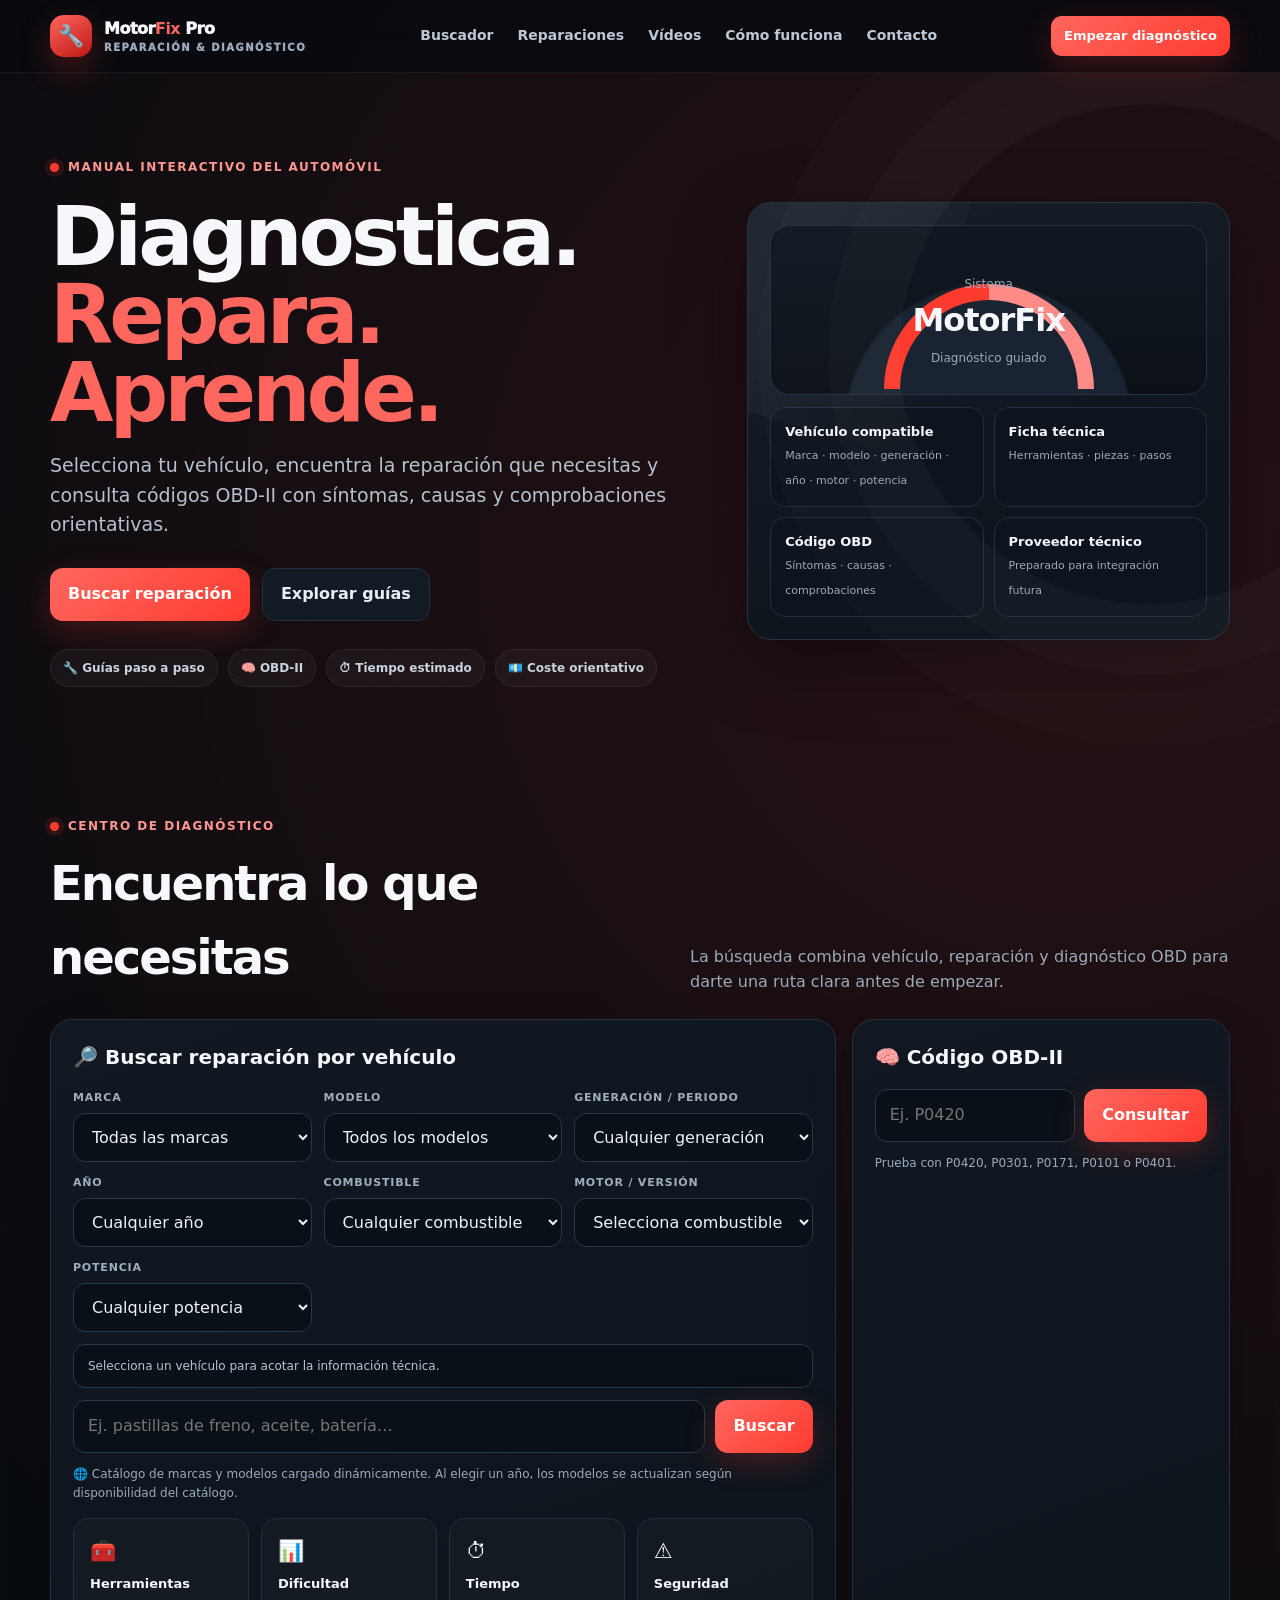
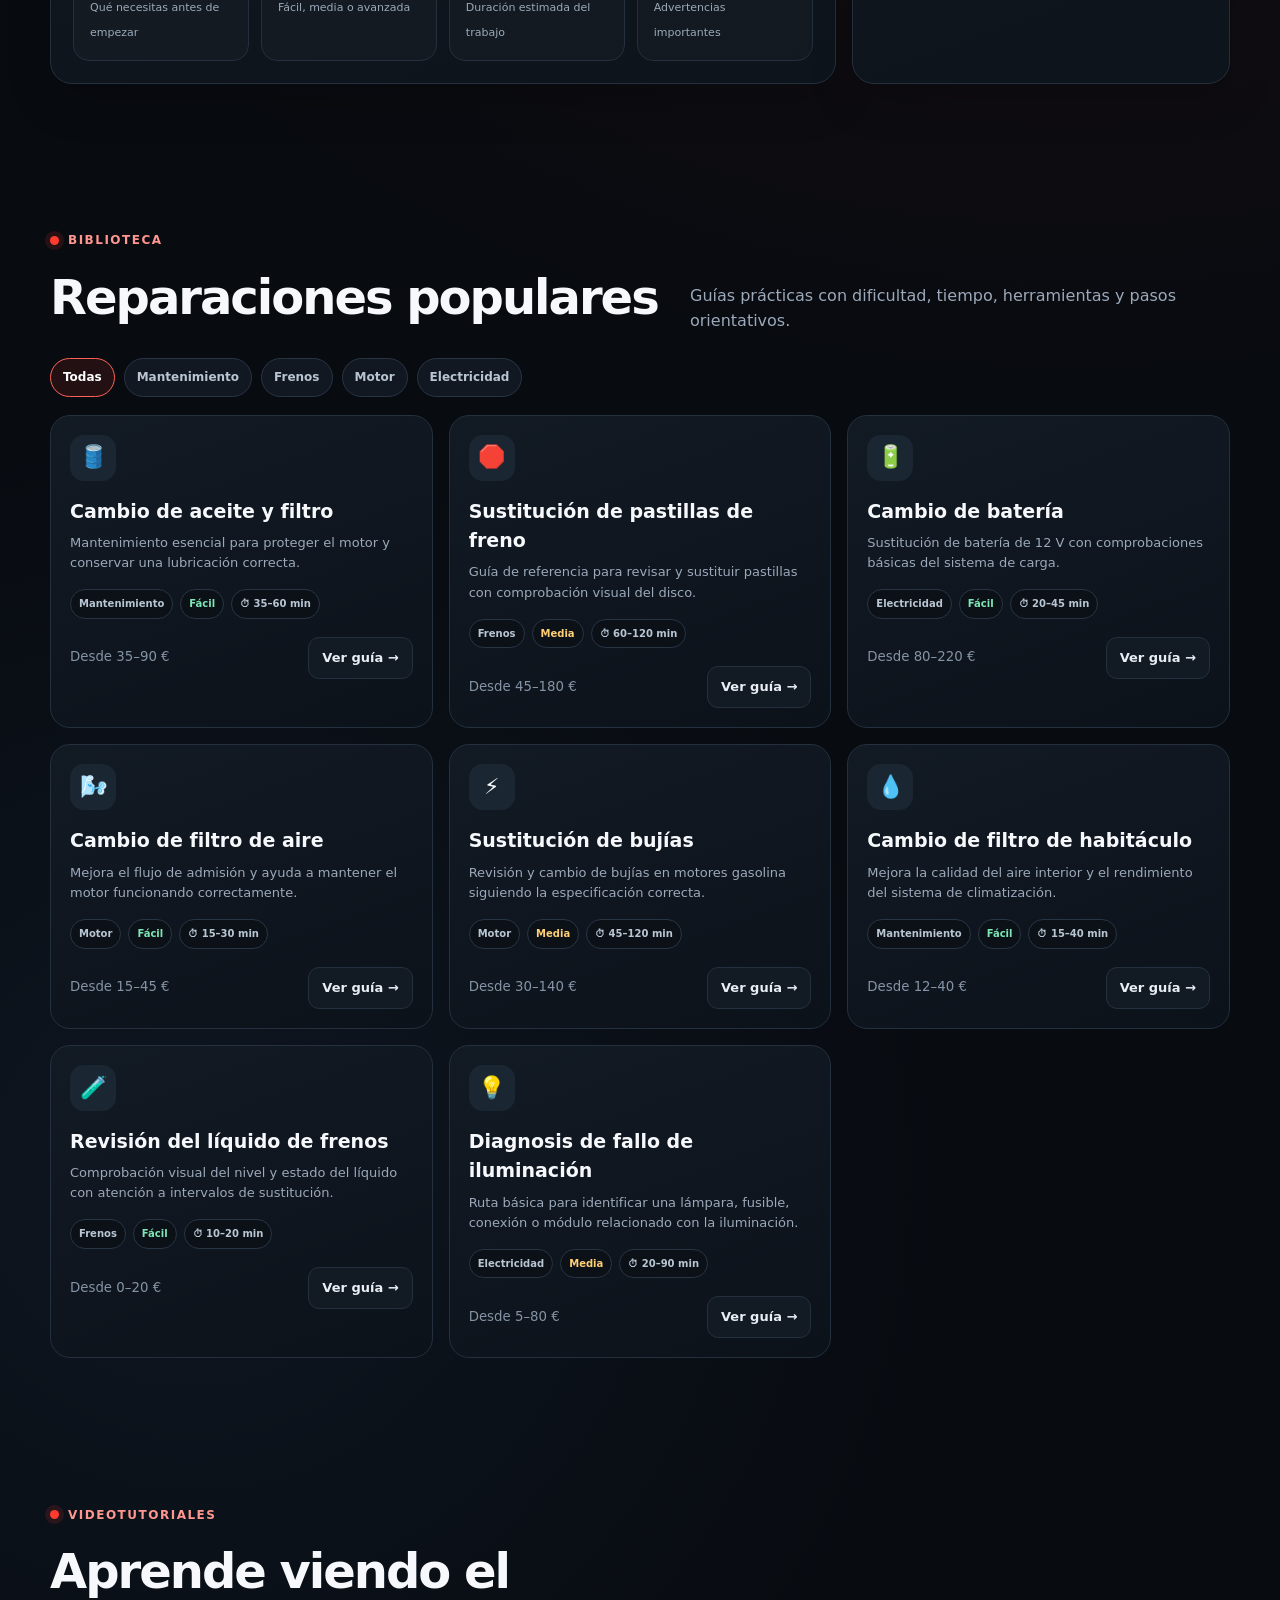
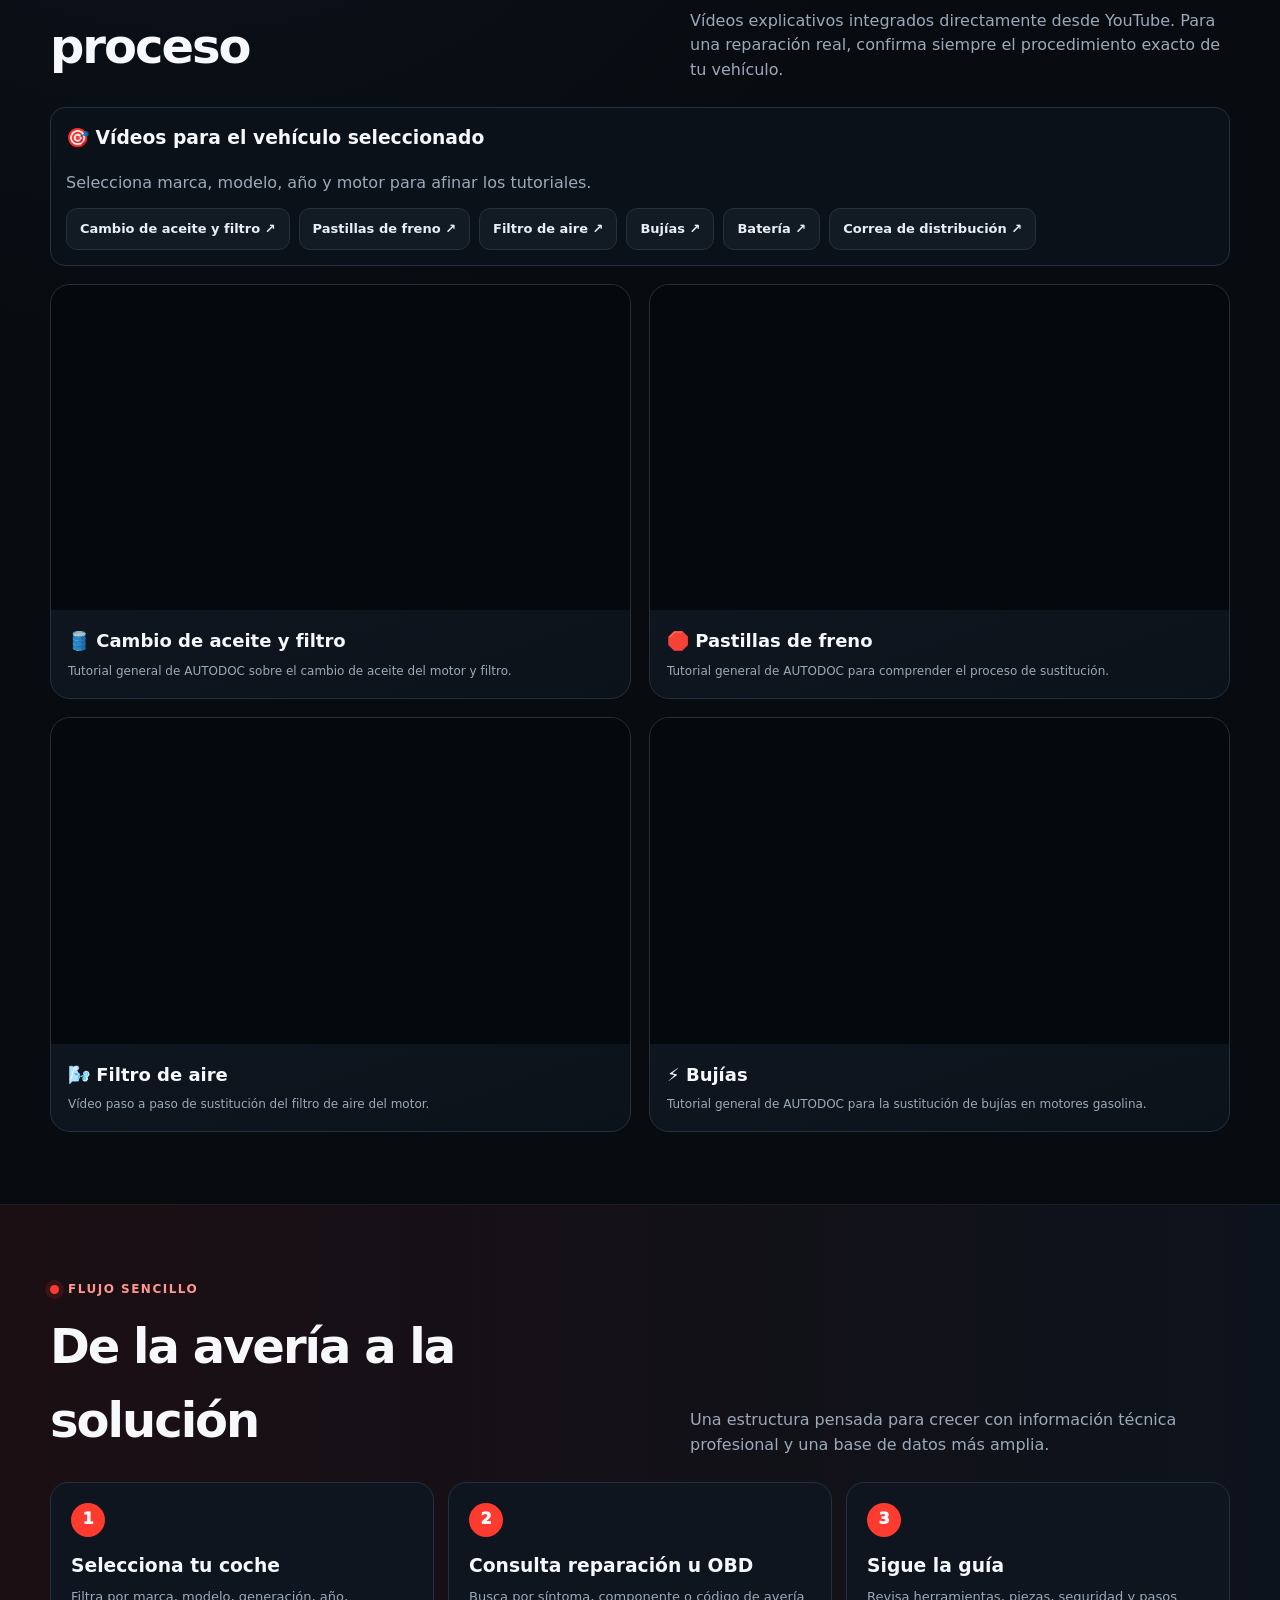
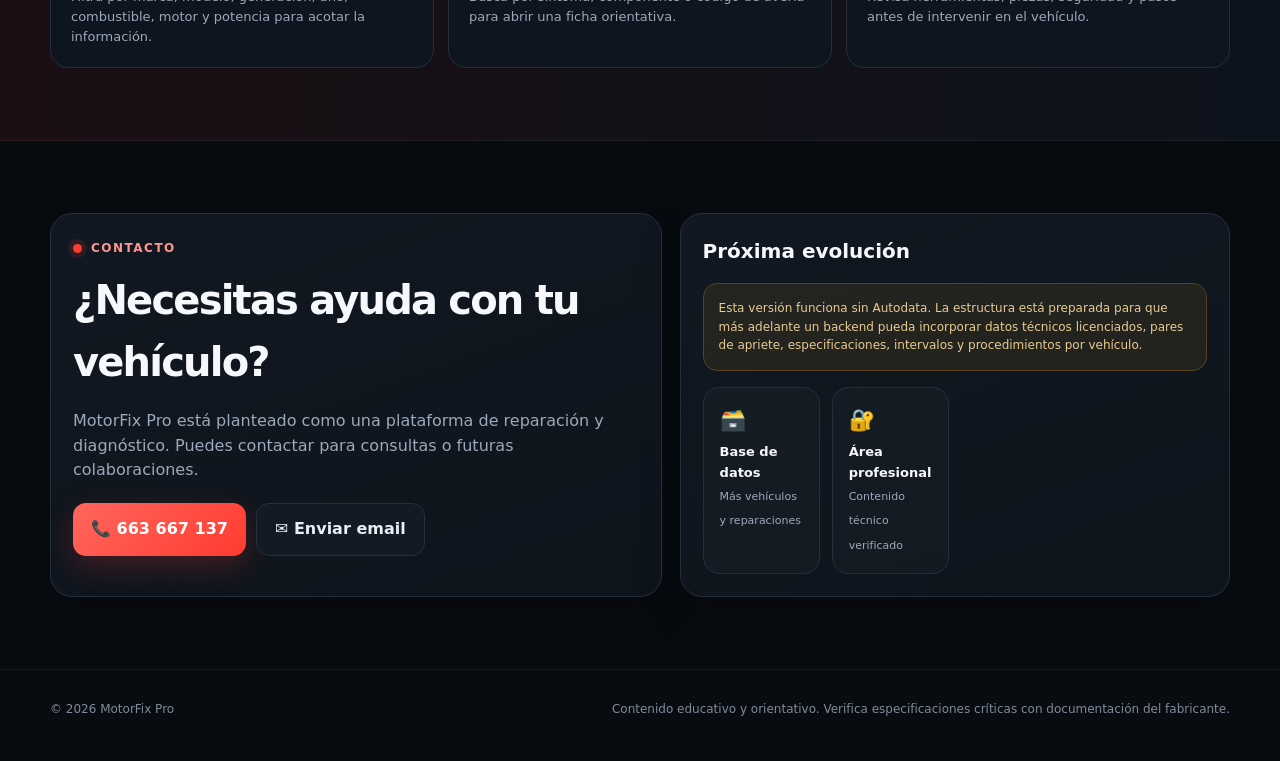
==== commit 5f41fcac: "Add files via upload" ====
--- a/index.html
+++ b/index.html
@@ -61,7 +61,10 @@
 .contact{display:grid;grid-template-columns:1fr .9fr;gap:18px}.contact-card h2{font-size:40px;letter-spacing:-1.8px;margin:8px 0}.contact-card p{color:var(--muted)}.contact-actions{display:flex;gap:10px;flex-wrap:wrap;margin-top:20px}.notice{padding:15px;border:1px solid #59431d;background:rgba(255,176,32,.08);border-radius:14px;color:#e8cb91;font-size:12px}
 footer{padding:30px 0 42px;color:#7f8c9b;border-top:1px solid rgba(255,255,255,.06);font-size:12px}.foot{display:flex;justify-content:space-between;gap:20px;flex-wrap:wrap}
 .modal{position:fixed;inset:0;z-index:60;background:rgba(0,0,0,.72);backdrop-filter:blur(8px);display:none;padding:18px;overflow:auto}.modal.open{display:block}.sheet{max-width:880px;margin:20px auto;background:#101821;border:1px solid #2c3948;border-radius:24px;padding:22px;box-shadow:var(--shadow)}.sheet-top{display:flex;justify-content:space-between;gap:15px;align-items:start}.close{background:#1b2633;border:1px solid #334154;color:white;border-radius:11px;padding:9px 12px;cursor:pointer}.detail-grid{display:grid;grid-template-columns:1fr 1fr;gap:14px;margin-top:18px}.box{background:#0b1118;border:1px solid #253140;border-radius:15px;padding:15px}.box h4{margin:0 0 8px}.box ul{margin:0;padding-left:18px;color:#bac5d2}.box li{margin:7px 0}.steps-list{counter-reset:step;list-style:none!important;padding:0!important}.steps-list li{display:flex;gap:10px}.steps-list li:before{counter-increment:step;content:counter(step);flex:0 0 28px;height:28px;display:grid;place-items:center;border-radius:50%;background:var(--red);color:#fff;font-weight:900;font-size:12px}
+
+.video-grid{display:grid;grid-template-columns:repeat(2,1fr);gap:18px}.video-card{background:linear-gradient(160deg,#121a24,#0c121a);border:1px solid var(--line);border-radius:20px;overflow:hidden}.video-frame{position:relative;aspect-ratio:16/9;background:#05080c}.video-frame iframe{position:absolute;inset:0;width:100%;height:100%;border:0}.video-copy{padding:17px}.video-copy h3{margin:0 0 7px;font-size:18px}.video-copy p{margin:0;color:var(--muted);font-size:12px}.video-actions{display:flex;gap:9px;flex-wrap:wrap;margin-top:14px}.detail-video{margin-top:14px;border:1px solid #2a3747;border-radius:16px;overflow:hidden;background:#080d13}.detail-video .video-frame{aspect-ratio:16/9}.detail-video-copy{padding:14px}.detail-video-copy h4{margin:0 0 6px}.detail-video-copy p{margin:0;color:var(--muted);font-size:12px}.yt-search{margin-top:12px;display:flex;gap:9px;flex-wrap:wrap}
 @media(max-width:900px){.navlinks{display:none}.hero-grid,.toolbox,.contact{grid-template-columns:1fr}.hero{padding-top:52px}.hero-card{max-width:620px}.formgrid{grid-template-columns:1fr 1fr}.cards{grid-template-columns:1fr 1fr}.features{grid-template-columns:1fr 1fr}.steps{grid-template-columns:1fr}.detail-grid{grid-template-columns:1fr}}
+@media(max-width:900px){.video-grid{grid-template-columns:1fr}}
 @media(max-width:560px){.wrap{width:min(100% - 22px,1180px)}.nav{height:64px}.brand small{display:none}.btn.small.navcta{display:none}h1{font-size:48px;letter-spacing:-2.8px}.lead{font-size:16px}.hero{padding-top:38px}.formgrid,.cards,.features{grid-template-columns:1fr}.searchline,.obd-row{grid-template-columns:1fr}.section{padding:52px 0}.section-head{display:block}.section-head p{margin-top:12px}.quick{grid-template-columns:1fr}.contact-card h2{font-size:32px}}
 </style>
 </head>
@@ -69,7 +72,7 @@
 <header>
   <div class="wrap nav">
     <a class="brand" href="#inicio"><span class="logo">🔧</span><span>Motor<b>Fix</b> Pro<small>Reparación & diagnóstico</small></span></a>
-    <nav class="navlinks"><a href="#buscador">Buscador</a><a href="#reparaciones">Reparaciones</a><a href="#como-funciona">Cómo funciona</a><a href="#contacto">Contacto</a></nav>
+    <nav class="navlinks"><a href="#buscador">Buscador</a><a href="#reparaciones">Reparaciones</a><a href="#videos">Vídeos</a><a href="#como-funciona">Cómo funciona</a><a href="#contacto">Contacto</a></nav>
     <a class="btn primary small navcta" href="#buscador">Empezar diagnóstico</a>
   </div>
 </header>
@@ -126,6 +129,19 @@
   <div class="filterbar"><button class="chip active" data-filter="all">Todas</button><button class="chip" data-filter="Mantenimiento">Mantenimiento</button><button class="chip" data-filter="Frenos">Frenos</button><button class="chip" data-filter="Motor">Motor</button><button class="chip" data-filter="Electricidad">Electricidad</button></div>
   <div id="repairList" class="cards"></div>
 </div>
+</section>
+
+<section class="section" id="videos">
+  <div class="wrap">
+    <div class="section-head"><div><div class="kicker">Videotutoriales</div><h2>Aprende viendo el proceso</h2></div><p>Vídeos explicativos integrados directamente desde YouTube. Para una reparación real, confirma siempre el procedimiento exacto de tu vehículo.</p></div>
+    <div class="box" style="margin-bottom:18px"><h3 style="margin-top:0">🎯 Vídeos para el vehículo seleccionado</h3><p id="videoVehicleSummary" style="color:var(--muted);margin:0 0 12px">Selecciona marca, modelo, año y motor para afinar los tutoriales.</p><div id="vehicleVideoLinks" class="yt-search"></div></div>
+    <div class="video-grid">
+      <article class="video-card"><div class="video-frame"><iframe loading="lazy" src="https://www.youtube-nocookie.com/embed/kWNAYHNzR-s" title="Cómo cambiar el aceite del motor y el filtro" allow="accelerometer; autoplay; clipboard-write; encrypted-media; gyroscope; picture-in-picture; web-share" allowfullscreen></iframe></div><div class="video-copy"><h3>🛢️ Cambio de aceite y filtro</h3><p>Tutorial general de AUTODOC sobre el cambio de aceite del motor y filtro.</p></div></article>
+      <article class="video-card"><div class="video-frame"><iframe loading="lazy" src="https://www.youtube-nocookie.com/embed/vXgHn8rUw_c" title="Cómo cambiar las pastillas de freno" allow="accelerometer; autoplay; clipboard-write; encrypted-media; gyroscope; picture-in-picture; web-share" allowfullscreen></iframe></div><div class="video-copy"><h3>🛑 Pastillas de freno</h3><p>Tutorial general de AUTODOC para comprender el proceso de sustitución.</p></div></article>
+      <article class="video-card"><div class="video-frame"><iframe loading="lazy" src="https://www.youtube-nocookie.com/embed/mYtTUrtYKDA" title="Cómo cambiar el filtro de aire" allow="accelerometer; autoplay; clipboard-write; encrypted-media; gyroscope; picture-in-picture; web-share" allowfullscreen></iframe></div><div class="video-copy"><h3>🌬️ Filtro de aire</h3><p>Vídeo paso a paso de sustitución del filtro de aire del motor.</p></div></article>
+      <article class="video-card"><div class="video-frame"><iframe loading="lazy" src="https://www.youtube-nocookie.com/embed/bAozlLVKg4I" title="Cómo cambiar las bujías" allow="accelerometer; autoplay; clipboard-write; encrypted-media; gyroscope; picture-in-picture; web-share" allowfullscreen></iframe></div><div class="video-copy"><h3>⚡ Bujías</h3><p>Tutorial general de AUTODOC para la sustitución de bujías en motores gasolina.</p></div></article>
+    </div>
+  </div>
 </section>
 
 <section class="section band" id="como-funciona">
@@ -798,11 +814,11 @@
 let vehicles=[...fallbackVehicles];
 
 const repairs=[
- {id:1,cat:"Mantenimiento",icon:"🛢️",title:"Cambio de aceite y filtro",desc:"Mantenimiento esencial para proteger el motor y conservar una lubricación correcta.",difficulty:"Fácil",time:"35–60 min",cost:"35–90 €",tools:["Juego de llaves","Recipiente para aceite","Llave de filtro","Embudo","Guantes"],parts:["Aceite con especificación correcta","Filtro de aceite","Arandela del tapón si aplica"],warnings:["Trabaja con el vehículo estable y en superficie plana.","No viertas aceite usado al desagüe; entrégalo en un punto autorizado."],steps:["Confirma la especificación y cantidad de aceite del motor.","Eleva el vehículo de forma segura si necesitas acceso inferior.","Retira el tapón de vaciado y deja escurrir el aceite.","Sustituye el filtro de aceite y lubrica su junta si corresponde.","Monta el tapón con su arandela y el par especificado por el fabricante.","Rellena gradualmente, arranca brevemente, espera y verifica nivel y posibles fugas."]},
- {id:2,cat:"Frenos",icon:"🛑",title:"Sustitución de pastillas de freno",desc:"Guía de referencia para revisar y sustituir pastillas con comprobación visual del disco.",difficulty:"Media",time:"60–120 min",cost:"45–180 €",tools:["Gato y borriquetas","Llave de rueda","Juego de vasos","Útil retrae pistones"],parts:["Juego de pastillas compatible","Sensor de desgaste si equipa"],warnings:["Nunca trabajes bajo un coche sostenido únicamente por el gato.","Después del montaje, bombea el pedal antes de mover el vehículo."],steps:["Afloja ligeramente los tornillos de rueda antes de elevar.","Eleva el vehículo y apóyalo correctamente.","Retira rueda y comprueba estado de disco, latiguillos y pinza.","Desmonta la pinza según el sistema y retrae el pistón con el útil adecuado.","Monta pastillas nuevas respetando chapas, muelles y sensores.","Monta la pinza y la rueda con los pares correctos.","Bombea el pedal de freno y verifica nivel del líquido antes de circular."]},
+ {id:1,videoId:"kWNAYHNzR-s",cat:"Mantenimiento",icon:"🛢️",title:"Cambio de aceite y filtro",desc:"Mantenimiento esencial para proteger el motor y conservar una lubricación correcta.",difficulty:"Fácil",time:"35–60 min",cost:"35–90 €",tools:["Juego de llaves","Recipiente para aceite","Llave de filtro","Embudo","Guantes"],parts:["Aceite con especificación correcta","Filtro de aceite","Arandela del tapón si aplica"],warnings:["Trabaja con el vehículo estable y en superficie plana.","No viertas aceite usado al desagüe; entrégalo en un punto autorizado."],steps:["Confirma la especificación y cantidad de aceite del motor.","Eleva el vehículo de forma segura si necesitas acceso inferior.","Retira el tapón de vaciado y deja escurrir el aceite.","Sustituye el filtro de aceite y lubrica su junta si corresponde.","Monta el tapón con su arandela y el par especificado por el fabricante.","Rellena gradualmente, arranca brevemente, espera y verifica nivel y posibles fugas."]},
+ {id:2,videoId:"vXgHn8rUw_c",cat:"Frenos",icon:"🛑",title:"Sustitución de pastillas de freno",desc:"Guía de referencia para revisar y sustituir pastillas con comprobación visual del disco.",difficulty:"Media",time:"60–120 min",cost:"45–180 €",tools:["Gato y borriquetas","Llave de rueda","Juego de vasos","Útil retrae pistones"],parts:["Juego de pastillas compatible","Sensor de desgaste si equipa"],warnings:["Nunca trabajes bajo un coche sostenido únicamente por el gato.","Después del montaje, bombea el pedal antes de mover el vehículo."],steps:["Afloja ligeramente los tornillos de rueda antes de elevar.","Eleva el vehículo y apóyalo correctamente.","Retira rueda y comprueba estado de disco, latiguillos y pinza.","Desmonta la pinza según el sistema y retrae el pistón con el útil adecuado.","Monta pastillas nuevas respetando chapas, muelles y sensores.","Monta la pinza y la rueda con los pares correctos.","Bombea el pedal de freno y verifica nivel del líquido antes de circular."]},
  {id:3,cat:"Electricidad",icon:"🔋",title:"Cambio de batería",desc:"Sustitución de batería de 12 V con comprobaciones básicas del sistema de carga.",difficulty:"Fácil",time:"20–45 min",cost:"80–220 €",tools:["Llaves o vasos","Guantes","Multímetro opcional"],parts:["Batería de capacidad y tecnología compatibles"],warnings:["Algunos vehículos requieren registro/codificación de la batería nueva.","Evita cortocircuitar los bornes con herramientas metálicas."],steps:["Apaga el vehículo y conserva los datos necesarios de radio/configuración.","Desconecta primero el borne negativo y después el positivo.","Retira la sujeción y extrae la batería con cuidado.","Coloca la nueva batería y fija correctamente la sujeción.","Conecta primero positivo y después negativo.","Comprueba arranque y, si aplica, registra la batería con herramienta de diagnosis."]},
- {id:4,cat:"Motor",icon:"🌬️",title:"Cambio de filtro de aire",desc:"Mejora el flujo de admisión y ayuda a mantener el motor funcionando correctamente.",difficulty:"Fácil",time:"15–30 min",cost:"15–45 €",tools:["Destornillador o Torx según modelo","Aspirador opcional"],parts:["Filtro de aire compatible"],warnings:["Evita que entren objetos o suciedad en la admisión."],steps:["Localiza la caja del filtro de aire.","Abre grapas o tornillos de la tapa.","Retira el filtro antiguo y observa su orientación.","Limpia suavemente la caja sin introducir suciedad en la admisión.","Instala el filtro nuevo correctamente asentado.","Cierra la tapa asegurando todos los puntos de fijación."]},
- {id:5,cat:"Motor",icon:"⚡",title:"Sustitución de bujías",desc:"Revisión y cambio de bujías en motores gasolina siguiendo la especificación correcta.",difficulty:"Media",time:"45–120 min",cost:"30–140 €",tools:["Vaso de bujía","Carraca y alargador","Llave dinamométrica"],parts:["Bujías con referencia correcta"],warnings:["Trabaja con el motor frío.","El apriete incorrecto puede dañar la rosca de la culata."],steps:["Retira cubiertas necesarias y desconecta las bobinas.","Limpia alrededor de los pozos antes de extraer las bujías.","Retira las bujías una a una e inspecciona su estado.","Compara referencia, longitud y tipo de las nuevas.","Instálalas a mano primero para evitar roscado cruzado.","Aprieta al par indicado por el fabricante y vuelve a montar las bobinas."]},
+ {id:4,videoId:"mYtTUrtYKDA",cat:"Motor",icon:"🌬️",title:"Cambio de filtro de aire",desc:"Mejora el flujo de admisión y ayuda a mantener el motor funcionando correctamente.",difficulty:"Fácil",time:"15–30 min",cost:"15–45 €",tools:["Destornillador o Torx según modelo","Aspirador opcional"],parts:["Filtro de aire compatible"],warnings:["Evita que entren objetos o suciedad en la admisión."],steps:["Localiza la caja del filtro de aire.","Abre grapas o tornillos de la tapa.","Retira el filtro antiguo y observa su orientación.","Limpia suavemente la caja sin introducir suciedad en la admisión.","Instala el filtro nuevo correctamente asentado.","Cierra la tapa asegurando todos los puntos de fijación."]},
+ {id:5,videoId:"bAozlLVKg4I",cat:"Motor",icon:"⚡",title:"Sustitución de bujías",desc:"Revisión y cambio de bujías en motores gasolina siguiendo la especificación correcta.",difficulty:"Media",time:"45–120 min",cost:"30–140 €",tools:["Vaso de bujía","Carraca y alargador","Llave dinamométrica"],parts:["Bujías con referencia correcta"],warnings:["Trabaja con el motor frío.","El apriete incorrecto puede dañar la rosca de la culata."],steps:["Retira cubiertas necesarias y desconecta las bobinas.","Limpia alrededor de los pozos antes de extraer las bujías.","Retira las bujías una a una e inspecciona su estado.","Compara referencia, longitud y tipo de las nuevas.","Instálalas a mano primero para evitar roscado cruzado.","Aprieta al par indicado por el fabricante y vuelve a montar las bobinas."]},
  {id:6,cat:"Mantenimiento",icon:"💧",title:"Cambio de filtro de habitáculo",desc:"Mejora la calidad del aire interior y el rendimiento del sistema de climatización.",difficulty:"Fácil",time:"15–40 min",cost:"12–40 €",tools:["Destornillador/Torx según modelo"],parts:["Filtro de habitáculo o carbón activo compatible"],warnings:["Respeta la dirección de flujo indicada en el filtro."],steps:["Localiza el alojamiento del filtro, normalmente tras la guantera o en la zona del cortafuegos.","Retira las tapas o fijaciones necesarias.","Extrae el filtro usado observando la flecha de flujo.","Limpia el alojamiento de hojas y residuos.","Introduce el nuevo filtro en la orientación correcta.","Monta de nuevo todas las tapas y fijaciones."]},
  {id:7,cat:"Frenos",icon:"🧪",title:"Revisión del líquido de frenos",desc:"Comprobación visual del nivel y estado del líquido con atención a intervalos de sustitución.",difficulty:"Fácil",time:"10–20 min",cost:"0–20 €",tools:["Linterna","Guantes"],parts:["Líquido de frenos de especificación correcta si procede"],warnings:["El líquido de frenos puede dañar la pintura.","No mezcles especificaciones incompatibles."],steps:["Localiza el depósito del líquido de frenos.","Comprueba el nivel entre las marcas MIN y MAX.","Observa color y contaminación visible.","Si el nivel es bajo, revisa antes el desgaste de pastillas y posibles fugas.","Consulta el intervalo de sustitución recomendado para el vehículo."]},
  {id:8,cat:"Electricidad",icon:"💡",title:"Diagnosis de fallo de iluminación",desc:"Ruta básica para identificar una lámpara, fusible, conexión o módulo relacionado con la iluminación.",difficulty:"Media",time:"20–90 min",cost:"5–80 €",tools:["Multímetro","Extractor de fusibles","Herramientas básicas"],parts:["Lámpara o fusible según diagnóstico"],warnings:["Sustituye fusibles solo por el mismo amperaje.","En faros xenón puede existir alta tensión."],steps:["Identifica qué función de iluminación falla y si es unilateral o general.","Comprueba visualmente la lámpara cuando sea accesible.","Consulta y verifica el fusible correspondiente.","Mide alimentación y masa en el conector si tienes conocimientos para hacerlo.","Si hay alimentación correcta y la lámpara está bien, considera módulo, cableado o unidad de control."]}
@@ -974,6 +990,7 @@
  const powers=unique(vars.flatMap(v=>v.powers||[])).sort((a,b)=>a-b);
  power.innerHTML='<option value="">Cualquier potencia</option>'+powers.map(cv=>`<option value="${cv}">${cv} CV (${Math.round(cv*0.7355)} kW)</option>`).join('');
  updateVehicleSummary();
+ if(typeof updateVehicleVideos==='function') updateVehicleVideos();
 }
 function updateVehicleSummary(){
  const parts=[brand.value,model.value,generation.value,year.value,fuel.value,engine.value,power.value?`${power.value} CV`:null].filter(Boolean);
@@ -986,7 +1003,7 @@
 year.addEventListener('change',fillFuels);
 fuel.addEventListener('change',fillEngines);
 engine.addEventListener('change',fillPowers);
-power.addEventListener('change',updateVehicleSummary);
+power.addEventListener('change',()=>{updateVehicleSummary();updateVehicleVideos();});
 
 
 let category="all";
@@ -1000,13 +1017,41 @@
  const filtered=repairs.filter(r=>(category==="all"||r.cat===category)&&(!q||(r.title+" "+r.desc+" "+r.cat).toLowerCase().includes(q)));
  $("repairList").innerHTML=filtered.length?filtered.map(r=>`<article class="repair"><div class="icon">${r.icon}</div><h3>${r.title}</h3><p>${r.desc}</p><div class="tags"><span class="tag">${r.cat}</span><span class="tag difficulty ${r.difficulty==="Fácil"?"easy":r.difficulty==="Media"?"medium":"hard"}">${r.difficulty}</span><span class="tag">⏱ ${r.time}</span></div><div class="card-bottom"><small>Desde ${r.cost}</small><button class="btn ghost small" onclick="openDetail(${r.id})">Ver guía →</button></div></article>`).join(""):'<div class="empty">No hay guías que coincidan con esa búsqueda. Prueba con otra palabra.</div>';
 }
+function selectedVehicleText(){
+ const parts=[brand.value,model.value,generation.value,year.value,fuel.value,engine.value,power.value?`${power.value} CV`:null].filter(Boolean);
+ return parts.join(" ");
+}
+function youtubeSearchUrl(repairTitle, mode="tutorial"){
+ const suffix={tutorial:"tutorial paso a paso español",diagnostico:"diagnóstico avería síntomas causas español",montaje:"desmontaje montaje reparación español"}[mode]||"tutorial reparación español";
+ const q=[repairTitle,selectedVehicleText(),suffix].filter(Boolean).join(" ");
+ return `https://www.youtube.com/results?search_query=${encodeURIComponent(q)}`;
+}
+function youtubeButtons(title){
+ return `<div class="yt-search"><a class="btn primary small" href="${youtubeSearchUrl(title,'tutorial')}" target="_blank" rel="noopener">▶ Tutorial exacto ↗</a><a class="btn ghost small" href="${youtubeSearchUrl(title,'diagnostico')}" target="_blank" rel="noopener">🔎 Diagnóstico ↗</a><a class="btn ghost small" href="${youtubeSearchUrl(title,'montaje')}" target="_blank" rel="noopener">🔧 Desmontaje / montaje ↗</a></div>`;
+}
+function updateVehicleVideos(){
+ const summary=document.getElementById('videoVehicleSummary'), links=document.getElementById('vehicleVideoLinks');
+ if(!summary||!links)return;
+ const v=selectedVehicleText();
+ summary.innerHTML=v?`Tutoriales buscados para <b>${esc(v)}</b>. Cuantos más datos selecciones, más precisa será la búsqueda.`:'Selecciona marca, modelo, año y motor para afinar los tutoriales.';
+ const topics=['Cambio de aceite y filtro','Pastillas de freno','Filtro de aire','Bujías','Batería','Correa de distribución'];
+ links.innerHTML=topics.map(t=>`<a class="btn ghost small" href="${youtubeSearchUrl(t,'tutorial')}" target="_blank" rel="noopener">${esc(t)} ↗</a>`).join('');
+}
+function repairVideoHtml(r){
+ const specific=selectedVehicleText();
+ if(r.videoId){
+   return `<div class="detail-video"><div class="video-frame"><iframe loading="lazy" src="https://www.youtube-nocookie.com/embed/${r.videoId}" title="Vídeo: ${esc(r.title)}" allow="accelerometer; autoplay; clipboard-write; encrypted-media; gyroscope; picture-in-picture; web-share" allowfullscreen></iframe></div><div class="detail-video-copy"><h4>🎥 Vídeo explicativo</h4><p>Vídeo general de referencia. ${specific?`Para <b>${esc(specific)}</b>, usa estas búsquedas específicas:`:'Selecciona tu vehículo para afinar automáticamente las búsquedas.'}</p>${youtubeButtons(r.title)}</div></div>`;
+ }
+ return `<div class="box" style="margin-top:14px"><h4>🎥 Vídeos específicos</h4><p style="color:var(--muted);font-size:13px">Búsqueda adaptada a ${specific?`<b>${esc(specific)}</b>`:'tu vehículo'}.</p>${youtubeButtons(r.title)}</div>`;
+}
 function openDetail(id){
  const r=repairs.find(x=>x.id===id); $("detailTitle").textContent=r.title;
  $("detailBody").innerHTML=`<div class="tags" style="margin-top:12px"><span class="tag">${r.cat}</span><span class="tag">${r.difficulty}</span><span class="tag">⏱ ${r.time}</span><span class="tag">💶 ${r.cost}</span></div>
  <div class="detail-grid"><div class="box"><h4>🧰 Herramientas</h4><ul>${r.tools.map(x=>`<li>${x}</li>`).join("")}</ul></div><div class="box"><h4>📦 Piezas / consumibles</h4><ul>${r.parts.map(x=>`<li>${x}</li>`).join("")}</ul></div></div>
  <div class="box" style="margin-top:14px"><h4>⚠️ Seguridad</h4><ul>${r.warnings.map(x=>`<li>${x}</li>`).join("")}</ul></div>
  <div class="box" style="margin-top:14px"><h4>🔧 Procedimiento orientativo</h4><ul class="steps-list">${r.steps.map(x=>`<li>${x}</li>`).join("")}</ul></div>
- <div class="notice" style="margin-top:14px">Antes de realizar la intervención, confirma especificaciones, pares de apriete y procedimiento exacto para tu vehículo y motor.</div>`;
+ ${repairVideoHtml(r)}
+ <div class="notice" style="margin-top:14px">Antes de realizar la intervención, confirma especificaciones, pares de apriete y procedimiento exacto para tu vehículo y motor. Los vídeos son material externo de referencia y pueden no corresponder exactamente a tu variante.</div>`;
  $("detailModal").classList.add("open"); document.body.style.overflow="hidden";
 }
 function closeDetail(){$("detailModal").classList.remove("open");document.body.style.overflow=""}
@@ -1020,7 +1065,7 @@
  el.className="obd-result show";el.innerHTML=`<div class="code">${code}</div><h4>${r.title}</h4><p>${r.desc}</p><p style="margin-top:9px"><b>Posibles causas:</b> ${r.causes}</p><p style="margin-top:7px"><b>Comprobaciones:</b> ${r.checks}</p>`;
 }
 $("obdInput").addEventListener("keydown",e=>{if(e.key==="Enter")lookupObd()});
-initVehicle();renderRepairs();
+initVehicle();renderRepairs();updateVehicleVideos();
 </script>
 </body>
 </html>
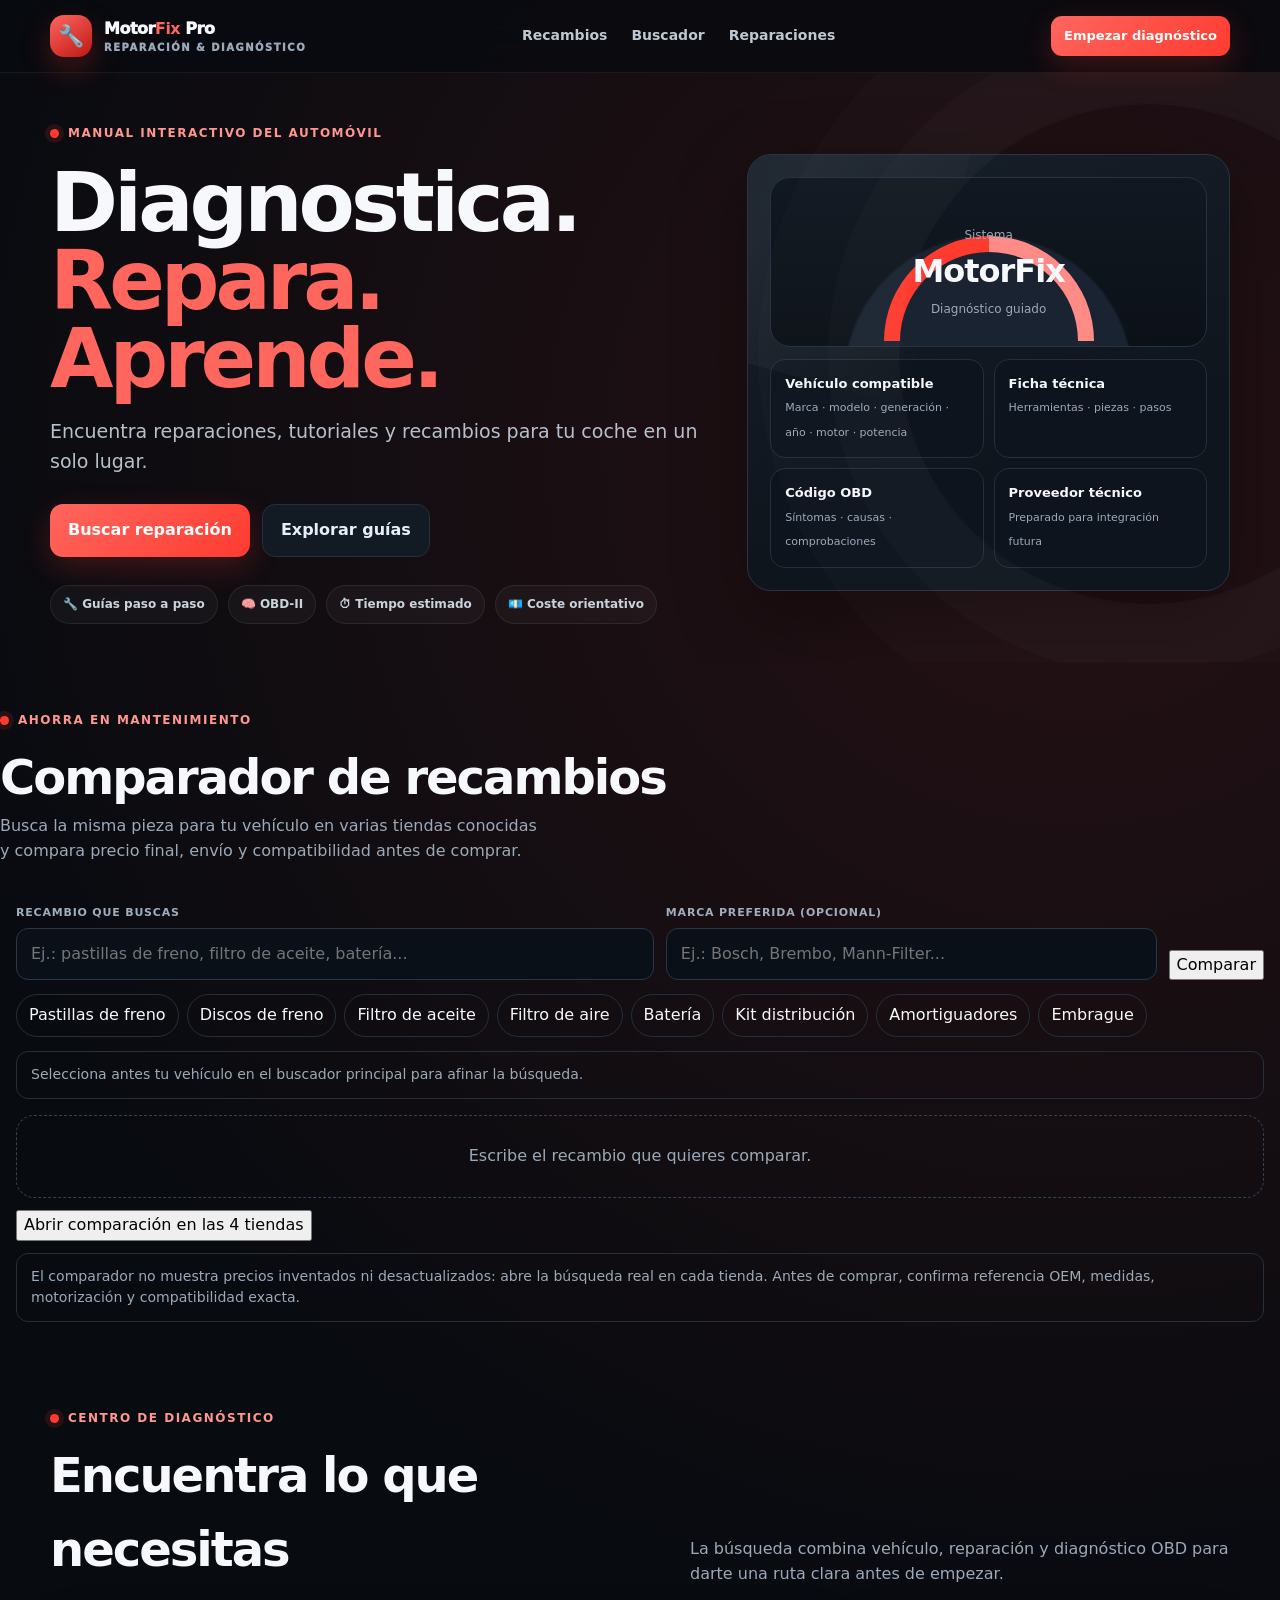
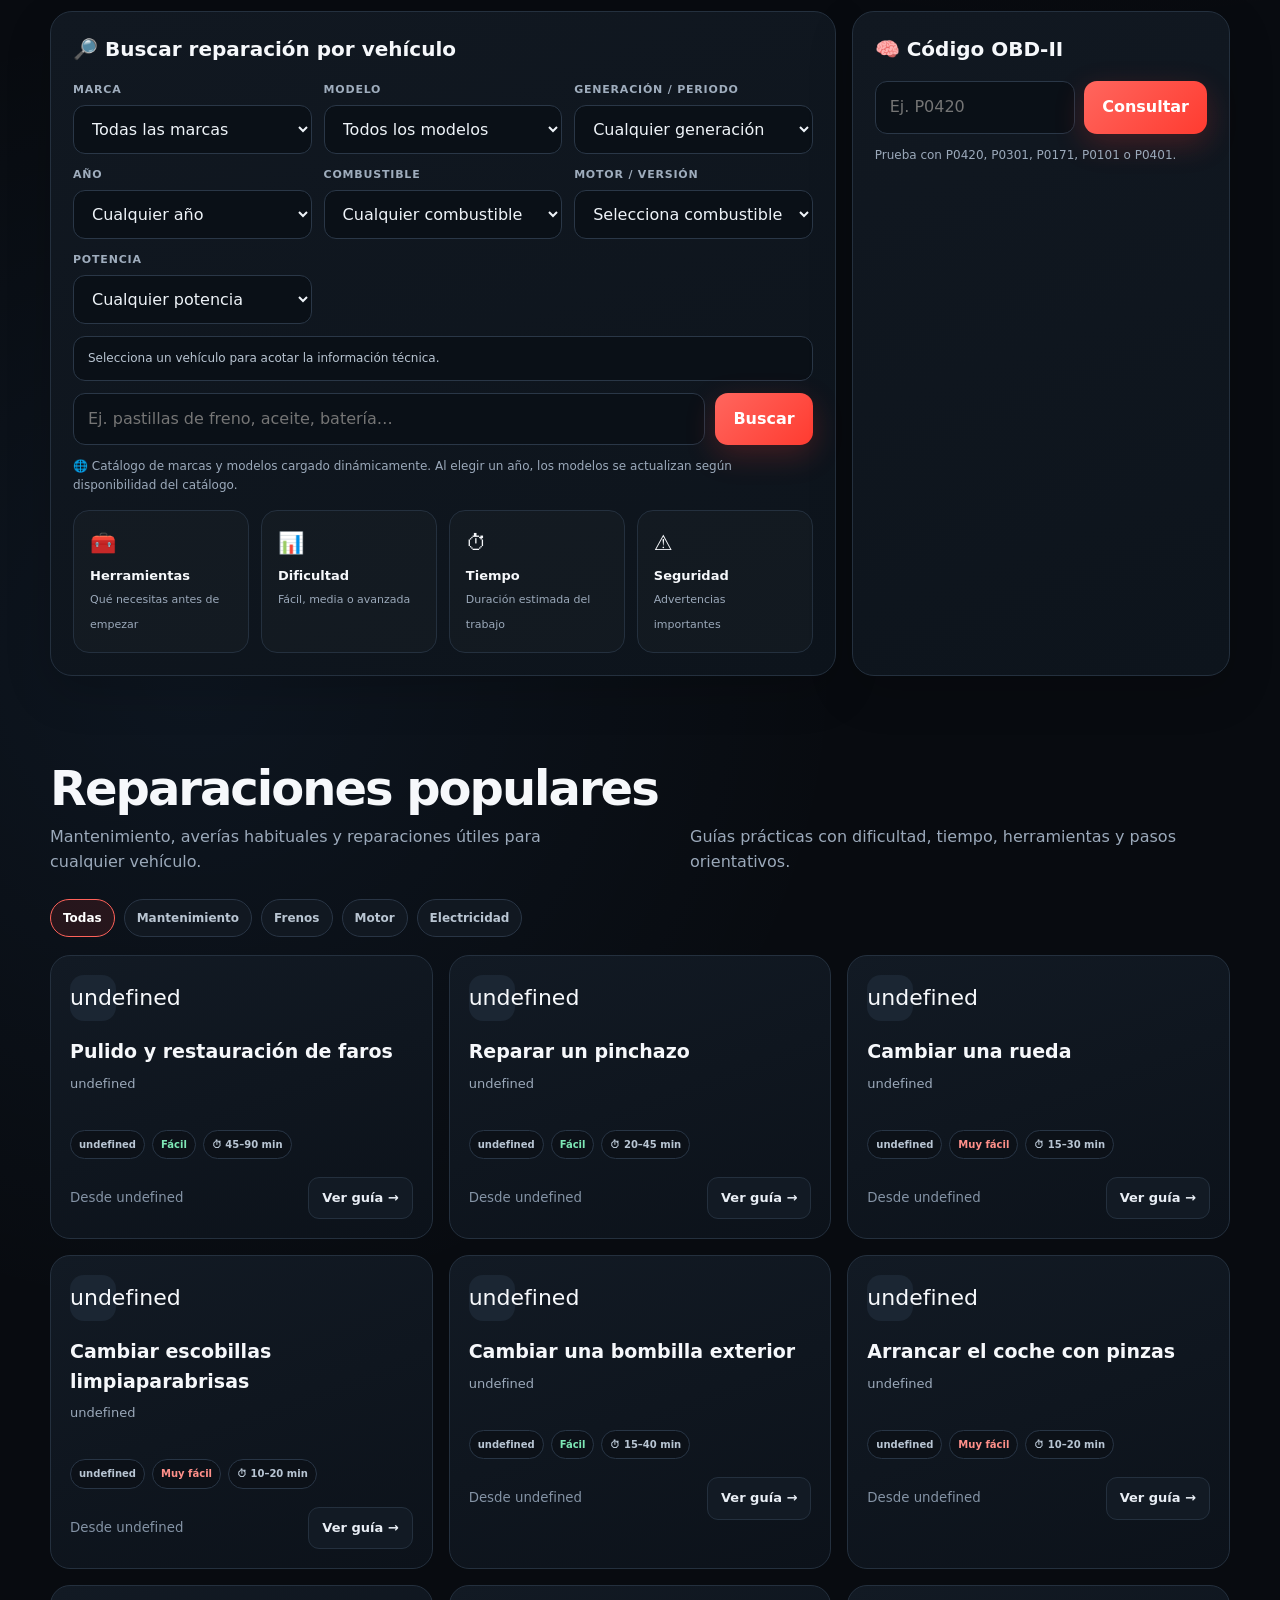
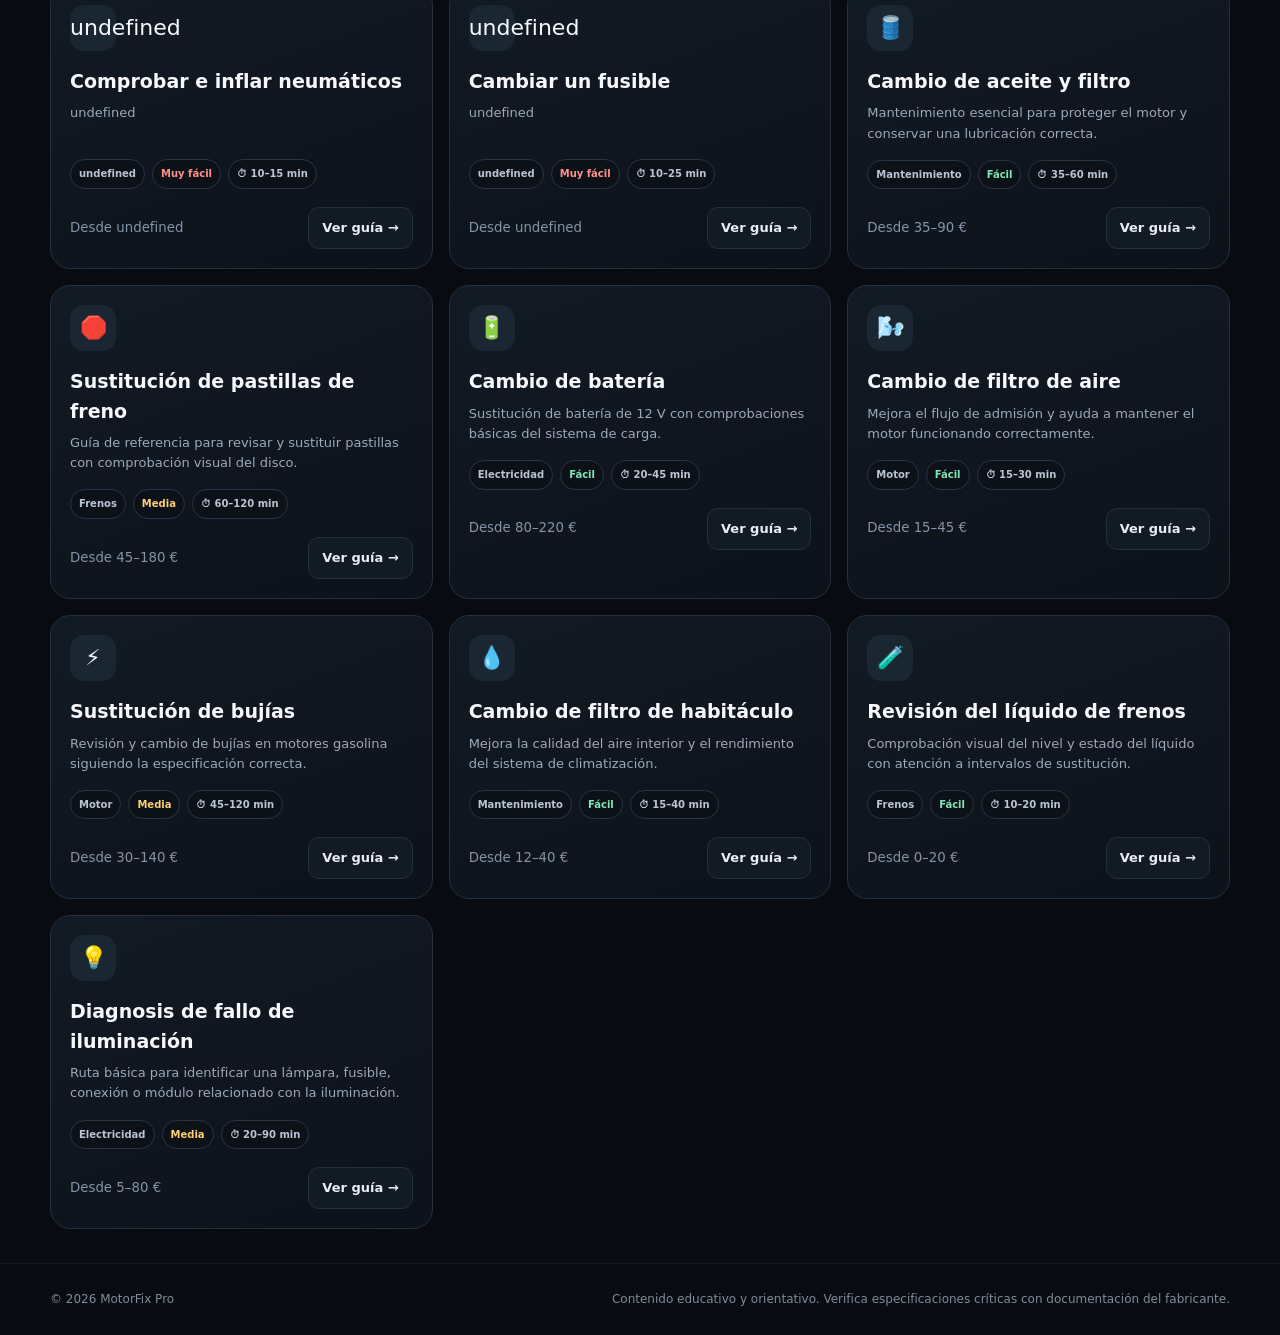
==== commit c66782f4: "Add files via upload" ====
--- a/index.html
+++ b/index.html
@@ -66,13 +66,55 @@
 @media(max-width:900px){.navlinks{display:none}.hero-grid,.toolbox,.contact{grid-template-columns:1fr}.hero{padding-top:52px}.hero-card{max-width:620px}.formgrid{grid-template-columns:1fr 1fr}.cards{grid-template-columns:1fr 1fr}.features{grid-template-columns:1fr 1fr}.steps{grid-template-columns:1fr}.detail-grid{grid-template-columns:1fr}}
 @media(max-width:900px){.video-grid{grid-template-columns:1fr}}
 @media(max-width:560px){.wrap{width:min(100% - 22px,1180px)}.nav{height:64px}.brand small{display:none}.btn.small.navcta{display:none}h1{font-size:48px;letter-spacing:-2.8px}.lead{font-size:16px}.hero{padding-top:38px}.formgrid,.cards,.features{grid-template-columns:1fr}.searchline,.obd-row{grid-template-columns:1fr}.section{padding:52px 0}.section-head{display:block}.section-head p{margin-top:12px}.quick{grid-template-columns:1fr}.contact-card h2{font-size:32px}}
+
+.generic-repairs-grid{display:grid;grid-template-columns:repeat(4,minmax(0,1fr));gap:14px}
+.generic-card{background:var(--panel,#111820);border:1px solid var(--line,#29313a);border-radius:16px;padding:18px;cursor:pointer;transition:.2s transform,.2s border-color}
+.generic-card:hover{transform:translateY(-2px);border-color:#64748b}
+.generic-card h3{margin:8px 0 6px;font-size:1rem}
+.generic-card p{margin:0;color:var(--muted,#94a3b8);font-size:.88rem}
+.generic-card .generic-icon{font-size:1.6rem}
+@media(max-width:980px){.generic-repairs-grid{grid-template-columns:repeat(2,minmax(0,1fr))}}
+@media(max-width:620px){.generic-repairs-grid{grid-template-columns:1fr}}
+
+
+.parts-compare{margin-top:28px}
+.parts-searchbar{display:grid;grid-template-columns:1.3fr 1fr auto;gap:12px;align-items:end}
+.parts-searchbar input,.parts-searchbar select{width:100%}
+.parts-chips{display:flex;gap:8px;flex-wrap:wrap;margin:14px 0}
+.parts-chip{border:1px solid var(--line,#29313a);background:transparent;color:inherit;border-radius:999px;padding:8px 12px;cursor:pointer}
+.parts-chip:hover{border-color:#64748b}
+.parts-shops{display:grid;grid-template-columns:repeat(4,minmax(0,1fr));gap:12px;margin-top:16px}
+.parts-shop{border:1px solid var(--line,#29313a);border-radius:16px;padding:16px;background:var(--panel,#111820)}
+.parts-shop h3{margin:0 0 8px;font-size:1.05rem}
+.parts-shop p{margin:0 0 14px;color:var(--muted,#94a3b8);font-size:.88rem}
+.parts-shop a{display:inline-flex;align-items:center;justify-content:center;text-decoration:none}
+.compare-note{margin-top:12px;padding:12px 14px;border:1px solid var(--line,#29313a);border-radius:12px;color:var(--muted,#94a3b8);font-size:.88rem}
+.compare-all{margin-top:12px}
+@media(max-width:980px){.parts-shops{grid-template-columns:repeat(2,minmax(0,1fr))}.parts-searchbar{grid-template-columns:1fr 1fr}}
+@media(max-width:620px){.parts-shops,.parts-searchbar{grid-template-columns:1fr}}
+
+
+/* Portada simplificada */
+#videos{display:none!important}
+.section{padding-top:34px;padding-bottom:34px}
+.hero{min-height:auto!important;padding-top:48px!important;padding-bottom:38px!important}
+.hero h1{max-width:760px}
+.hero p{max-width:680px}
+#comparador-recambios{margin-top:12px}
+#comparador-recambios .card{padding:16px!important}
+#reparaciones .card,#reparaciones-genericas .generic-card{min-height:auto}
+#reparaciones-genericas .generic-repairs-grid{grid-template-columns:repeat(4,minmax(0,1fr))}
+footer{padding-top:26px;padding-bottom:26px}
+@media(max-width:980px){#reparaciones-genericas .generic-repairs-grid{grid-template-columns:repeat(2,minmax(0,1fr))}}
+@media(max-width:620px){#reparaciones-genericas .generic-repairs-grid{grid-template-columns:1fr}.section{padding-top:26px;padding-bottom:26px}.hero{padding-top:32px!important;padding-bottom:28px!important}}
+
 </style>
 </head>
 <body>
 <header>
   <div class="wrap nav">
     <a class="brand" href="#inicio"><span class="logo">🔧</span><span>Motor<b>Fix</b> Pro<small>Reparación & diagnóstico</small></span></a>
-    <nav class="navlinks"><a href="#buscador">Buscador</a><a href="#reparaciones">Reparaciones</a><a href="#videos">Vídeos</a><a href="#como-funciona">Cómo funciona</a><a href="#contacto">Contacto</a></nav>
+    <nav class="navlinks"><a href="#comparador-recambios">Recambios</a><a href="#buscador">Buscador</a><a href="#reparaciones">Reparaciones</a></nav>
     <a class="btn primary small navcta" href="#buscador">Empezar diagnóstico</a>
   </div>
 </header>
@@ -83,7 +125,7 @@
     <div>
       <div class="kicker">Manual interactivo del automóvil</div>
       <h1>Diagnostica.<br><span class="accent">Repara. Aprende.</span></h1>
-      <p class="lead">Selecciona tu vehículo, encuentra la reparación que necesitas y consulta códigos OBD‑II con síntomas, causas y comprobaciones orientativas.</p>
+      <p class="lead">Encuentra reparaciones, tutoriales y recambios para tu coche en un solo lugar.</p>
       <div class="hero-actions"><a class="btn primary" href="#buscador">Buscar reparación</a><a class="btn ghost" href="#reparaciones">Explorar guías</a></div>
       <div class="metrics"><span class="metric">🔧 Guías paso a paso</span><span class="metric">🧠 OBD‑II</span><span class="metric">⏱ Tiempo estimado</span><span class="metric">💶 Coste orientativo</span></div>
     </div>
@@ -93,6 +135,52 @@
     </div>
   </div>
 </section>
+<section class="section parts-compare" id="comparador-recambios">
+  <div class="section-head">
+    <div>
+      <div class="kicker">Ahorra en mantenimiento</div>
+      <h2>Comparador de recambios</h2>
+      <p class="muted">Busca la misma pieza para tu vehículo en varias tiendas conocidas y compara precio final, envío y compatibilidad antes de comprar.</p>
+    </div>
+  </div>
+
+  <div class="card" style="padding:18px">
+    <div class="parts-searchbar">
+      <div>
+        <label for="partSearch">Recambio que buscas</label>
+        <input id="partSearch" placeholder="Ej.: pastillas de freno, filtro de aceite, batería...">
+      </div>
+      <div>
+        <label for="partBrand">Marca preferida (opcional)</label>
+        <input id="partBrand" placeholder="Ej.: Bosch, Brembo, Mann-Filter...">
+      </div>
+      <button onclick="renderPartComparison()">Comparar</button>
+    </div>
+
+    <div class="parts-chips">
+      <button class="parts-chip" onclick="setPart('Pastillas de freno')">Pastillas de freno</button>
+      <button class="parts-chip" onclick="setPart('Discos de freno')">Discos de freno</button>
+      <button class="parts-chip" onclick="setPart('Filtro de aceite')">Filtro de aceite</button>
+      <button class="parts-chip" onclick="setPart('Filtro de aire')">Filtro de aire</button>
+      <button class="parts-chip" onclick="setPart('Batería')">Batería</button>
+      <button class="parts-chip" onclick="setPart('Kit de distribución')">Kit distribución</button>
+      <button class="parts-chip" onclick="setPart('Amortiguadores')">Amortiguadores</button>
+      <button class="parts-chip" onclick="setPart('Embrague')">Embrague</button>
+    </div>
+
+    <div id="partVehicleSummary" class="compare-note">
+      Selecciona antes tu vehículo en el buscador principal para afinar la búsqueda.
+    </div>
+
+    <div id="partsShopResults" class="parts-shops"></div>
+    <button class="compare-all" onclick="openAllPartsShops()">Abrir comparación en las 4 tiendas</button>
+
+    <div class="compare-note">
+      El comparador no muestra precios inventados ni desactualizados: abre la búsqueda real en cada tienda. Antes de comprar, confirma referencia OEM, medidas, motorización y compatibilidad exacta.
+    </div>
+  </div>
+</section>
+
 
 <section class="section" id="buscador">
 <div class="wrap">
@@ -125,36 +213,9 @@
 
 <section class="section" id="reparaciones">
 <div class="wrap">
-  <div class="section-head"><div><div class="kicker">Biblioteca</div><h2>Reparaciones populares</h2></div><p>Guías prácticas con dificultad, tiempo, herramientas y pasos orientativos.</p></div>
+  <div class="section-head"><div><h2>Reparaciones populares</h2><p class="muted">Mantenimiento, averías habituales y reparaciones útiles para cualquier vehículo.</p></div><p>Guías prácticas con dificultad, tiempo, herramientas y pasos orientativos.</p></div>
   <div class="filterbar"><button class="chip active" data-filter="all">Todas</button><button class="chip" data-filter="Mantenimiento">Mantenimiento</button><button class="chip" data-filter="Frenos">Frenos</button><button class="chip" data-filter="Motor">Motor</button><button class="chip" data-filter="Electricidad">Electricidad</button></div>
   <div id="repairList" class="cards"></div>
-</div>
-</section>
-
-<section class="section" id="videos">
-  <div class="wrap">
-    <div class="section-head"><div><div class="kicker">Videotutoriales</div><h2>Aprende viendo el proceso</h2></div><p>Vídeos explicativos integrados directamente desde YouTube. Para una reparación real, confirma siempre el procedimiento exacto de tu vehículo.</p></div>
-    <div class="box" style="margin-bottom:18px"><h3 style="margin-top:0">🎯 Vídeos para el vehículo seleccionado</h3><p id="videoVehicleSummary" style="color:var(--muted);margin:0 0 12px">Selecciona marca, modelo, año y motor para afinar los tutoriales.</p><div id="vehicleVideoLinks" class="yt-search"></div></div>
-    <div class="video-grid">
-      <article class="video-card"><div class="video-frame"><iframe loading="lazy" src="https://www.youtube-nocookie.com/embed/kWNAYHNzR-s" title="Cómo cambiar el aceite del motor y el filtro" allow="accelerometer; autoplay; clipboard-write; encrypted-media; gyroscope; picture-in-picture; web-share" allowfullscreen></iframe></div><div class="video-copy"><h3>🛢️ Cambio de aceite y filtro</h3><p>Tutorial general de AUTODOC sobre el cambio de aceite del motor y filtro.</p></div></article>
-      <article class="video-card"><div class="video-frame"><iframe loading="lazy" src="https://www.youtube-nocookie.com/embed/vXgHn8rUw_c" title="Cómo cambiar las pastillas de freno" allow="accelerometer; autoplay; clipboard-write; encrypted-media; gyroscope; picture-in-picture; web-share" allowfullscreen></iframe></div><div class="video-copy"><h3>🛑 Pastillas de freno</h3><p>Tutorial general de AUTODOC para comprender el proceso de sustitución.</p></div></article>
-      <article class="video-card"><div class="video-frame"><iframe loading="lazy" src="https://www.youtube-nocookie.com/embed/mYtTUrtYKDA" title="Cómo cambiar el filtro de aire" allow="accelerometer; autoplay; clipboard-write; encrypted-media; gyroscope; picture-in-picture; web-share" allowfullscreen></iframe></div><div class="video-copy"><h3>🌬️ Filtro de aire</h3><p>Vídeo paso a paso de sustitución del filtro de aire del motor.</p></div></article>
-      <article class="video-card"><div class="video-frame"><iframe loading="lazy" src="https://www.youtube-nocookie.com/embed/bAozlLVKg4I" title="Cómo cambiar las bujías" allow="accelerometer; autoplay; clipboard-write; encrypted-media; gyroscope; picture-in-picture; web-share" allowfullscreen></iframe></div><div class="video-copy"><h3>⚡ Bujías</h3><p>Tutorial general de AUTODOC para la sustitución de bujías en motores gasolina.</p></div></article>
-    </div>
-  </div>
-</section>
-
-<section class="section band" id="como-funciona">
-<div class="wrap">
-  <div class="section-head"><div><div class="kicker">Flujo sencillo</div><h2>De la avería a la solución</h2></div><p>Una estructura pensada para crecer con información técnica profesional y una base de datos más amplia.</p></div>
-  <div class="steps"><div class="step"><div class="n">1</div><h3>Selecciona tu coche</h3><p>Filtra por marca, modelo, generación, año, combustible, motor y potencia para acotar la información.</p></div><div class="step"><div class="n">2</div><h3>Consulta reparación u OBD</h3><p>Busca por síntoma, componente o código de avería para abrir una ficha orientativa.</p></div><div class="step"><div class="n">3</div><h3>Sigue la guía</h3><p>Revisa herramientas, piezas, seguridad y pasos antes de intervenir en el vehículo.</p></div></div>
-</div>
-</section>
-
-<section class="section" id="contacto">
-<div class="wrap contact">
-  <div class="panel contact-card"><div class="kicker">Contacto</div><h2>¿Necesitas ayuda con tu vehículo?</h2><p>MotorFix Pro está planteado como una plataforma de reparación y diagnóstico. Puedes contactar para consultas o futuras colaboraciones.</p><div class="contact-actions"><a class="btn primary" href="tel:+34663667137">📞 663 667 137</a><a class="btn ghost" href="mailto:danimoriles93@gmail.com">✉️ Enviar email</a></div></div>
-  <div class="panel"><h3>Próxima evolución</h3><div class="notice">Esta versión funciona sin Autodata. La estructura está preparada para que más adelante un backend pueda incorporar datos técnicos licenciados, pares de apriete, especificaciones, intervalos y procedimientos por vehículo.</div><div class="features"><div class="feature"><i>🗃️</i><b>Base de datos</b><span>Más vehículos y reparaciones</span></div><div class="feature"><i>🔐</i><b>Área profesional</b><span>Contenido técnico verificado</span></div></div></div>
 </div>
 </section>
 </main>
@@ -812,16 +873,113 @@
  {"brand": "Lamborghini", "model": "Urus", "from": 2018, "to": 2026, "engines": ["Gasolina", "Diésel", "Híbrido / MHEV / PHEV", "Eléctrico", "Motorización específica / versión"]},
 ];
 let vehicles=[...fallbackVehicles];
-
 const repairs=[
+
+  {
+    id:101,
+    title:"Pulido y restauración de faros",
+    category:"Mantenimiento exterior",
+    time:"45–90 min",
+    difficulty:"Fácil",
+    tools:["Cinta de carrocero","Lijas al agua","Pulimento","Microfibra","Protector UV"],
+    parts:["Kit de restauración de faros"],
+    warnings:["Protege la pintura alrededor del faro.","Aplica protección UV al terminar."],
+    steps:["Lava y seca el faro.","Protege el contorno.","Lija en húmedo progresivamente.","Pulimenta hasta recuperar transparencia.","Aplica protector UV."],
+    videoQuery:"pulir restaurar faros coche tutorial español"
+  },
+  {
+    id:102,
+    title:"Reparar un pinchazo",
+    category:"Neumáticos",
+    time:"20–45 min",
+    difficulty:"Fácil",
+    tools:["Alicates","Kit de reparación","Compresor","Manómetro"],
+    parts:["Kit de mechas o parche"],
+    warnings:["No repares daños en el flanco.","Una mecha exterior debe considerarse una solución temporal."],
+    steps:["Localiza la fuga.","Retira el objeto si procede.","Comprueba que el daño está en la banda de rodadura.","Aplica el sistema de reparación.","Infla y comprueba que no existan fugas."],
+    videoQuery:"reparar pinchazo neumático coche tutorial español"
+  },
+  {
+    id:103,
+    title:"Cambiar una rueda",
+    category:"Neumáticos",
+    time:"15–30 min",
+    difficulty:"Muy fácil",
+    tools:["Gato","Llave de rueda","Calzo"],
+    parts:["Rueda de repuesto"],
+    warnings:["Trabaja sobre terreno firme y llano.","Nunca te metas debajo de un vehículo sostenido solo por el gato."],
+    steps:["Asegura y señaliza el vehículo.","Afloja ligeramente los tornillos.","Eleva el vehículo desde el punto indicado.","Sustituye la rueda.","Aprieta en cruz y realiza el apriete final al par recomendado."],
+    videoQuery:"cómo cambiar rueda coche tutorial español"
+  },
+  {
+    id:104,
+    title:"Cambiar escobillas limpiaparabrisas",
+    category:"Mantenimiento básico",
+    time:"10–20 min",
+    difficulty:"Muy fácil",
+    tools:["Sin herramientas especiales"],
+    parts:["Escobillas compatibles"],
+    warnings:["Evita que el brazo golpee el parabrisas."],
+    steps:["Levanta el brazo.","Libera el anclaje.","Retira la escobilla antigua.","Instala la nueva hasta bloquearla.","Comprueba su funcionamiento."],
+    videoQuery:"cambiar escobillas limpiaparabrisas coche tutorial español"
+  },
+  {
+    id:105,
+    title:"Cambiar una bombilla exterior",
+    category:"Electricidad básica",
+    time:"15–40 min",
+    difficulty:"Fácil",
+    tools:["Guantes","Destornillador si es necesario"],
+    parts:["Bombilla compatible"],
+    warnings:["No toques el cristal de una bombilla halógena.","Faros LED o xenón pueden requerir intervención especializada."],
+    steps:["Identifica la bombilla averiada.","Accede al portalámparas.","Desconecta y retira la bombilla.","Instala la nueva.","Comprueba el funcionamiento."],
+    videoQuery:"cambiar bombilla faro coche tutorial español"
+  },
+  {
+    id:106,
+    title:"Arrancar el coche con pinzas",
+    category:"Batería",
+    time:"10–20 min",
+    difficulty:"Muy fácil",
+    tools:["Cables de arranque o arrancador portátil"],
+    parts:[],
+    warnings:["Respeta siempre la polaridad.","Consulta el manual en híbridos, eléctricos o vehículos con puntos específicos de arranque."],
+    steps:["Apaga ambos vehículos.","Conecta positivos.","Conecta negativo auxiliar y masa del vehículo descargado.","Arranca el vehículo auxiliar y después el descargado.","Desconecta en orden inverso."],
+    videoQuery:"arrancar coche con pinzas tutorial español"
+  },
+  {
+    id:107,
+    title:"Comprobar e inflar neumáticos",
+    category:"Neumáticos",
+    time:"10–15 min",
+    difficulty:"Muy fácil",
+    tools:["Manómetro","Compresor"],
+    parts:[],
+    warnings:["Comprueba la presión preferiblemente con neumáticos fríos.","Usa la presión indicada por el fabricante."],
+    steps:["Localiza la presión recomendada.","Mide cada neumático.","Añade o libera aire.","Repite en todas las ruedas.","Coloca los tapones de válvula."],
+    videoQuery:"comprobar inflar presión neumáticos coche tutorial español"
+  },
+  {
+    id:108,
+    title:"Cambiar un fusible",
+    category:"Electricidad básica",
+    time:"10–25 min",
+    difficulty:"Muy fácil",
+    tools:["Extractor de fusibles","Linterna"],
+    parts:["Fusible del mismo amperaje"],
+    warnings:["Nunca instales un fusible de mayor amperaje.","Si vuelve a fundirse, hay que diagnosticar la avería."],
+    steps:["Localiza la caja de fusibles.","Identifica el fusible del circuito.","Retíralo y compruébalo.","Instala otro del mismo amperaje.","Verifica el funcionamiento."],
+    videoQuery:"cambiar fusible coche tutorial español"
+  },
+
  {id:1,videoId:"kWNAYHNzR-s",cat:"Mantenimiento",icon:"🛢️",title:"Cambio de aceite y filtro",desc:"Mantenimiento esencial para proteger el motor y conservar una lubricación correcta.",difficulty:"Fácil",time:"35–60 min",cost:"35–90 €",tools:["Juego de llaves","Recipiente para aceite","Llave de filtro","Embudo","Guantes"],parts:["Aceite con especificación correcta","Filtro de aceite","Arandela del tapón si aplica"],warnings:["Trabaja con el vehículo estable y en superficie plana.","No viertas aceite usado al desagüe; entrégalo en un punto autorizado."],steps:["Confirma la especificación y cantidad de aceite del motor.","Eleva el vehículo de forma segura si necesitas acceso inferior.","Retira el tapón de vaciado y deja escurrir el aceite.","Sustituye el filtro de aceite y lubrica su junta si corresponde.","Monta el tapón con su arandela y el par especificado por el fabricante.","Rellena gradualmente, arranca brevemente, espera y verifica nivel y posibles fugas."]},
  {id:2,videoId:"vXgHn8rUw_c",cat:"Frenos",icon:"🛑",title:"Sustitución de pastillas de freno",desc:"Guía de referencia para revisar y sustituir pastillas con comprobación visual del disco.",difficulty:"Media",time:"60–120 min",cost:"45–180 €",tools:["Gato y borriquetas","Llave de rueda","Juego de vasos","Útil retrae pistones"],parts:["Juego de pastillas compatible","Sensor de desgaste si equipa"],warnings:["Nunca trabajes bajo un coche sostenido únicamente por el gato.","Después del montaje, bombea el pedal antes de mover el vehículo."],steps:["Afloja ligeramente los tornillos de rueda antes de elevar.","Eleva el vehículo y apóyalo correctamente.","Retira rueda y comprueba estado de disco, latiguillos y pinza.","Desmonta la pinza según el sistema y retrae el pistón con el útil adecuado.","Monta pastillas nuevas respetando chapas, muelles y sensores.","Monta la pinza y la rueda con los pares correctos.","Bombea el pedal de freno y verifica nivel del líquido antes de circular."]},
- {id:3,cat:"Electricidad",icon:"🔋",title:"Cambio de batería",desc:"Sustitución de batería de 12 V con comprobaciones básicas del sistema de carga.",difficulty:"Fácil",time:"20–45 min",cost:"80–220 €",tools:["Llaves o vasos","Guantes","Multímetro opcional"],parts:["Batería de capacidad y tecnología compatibles"],warnings:["Algunos vehículos requieren registro/codificación de la batería nueva.","Evita cortocircuitar los bornes con herramientas metálicas."],steps:["Apaga el vehículo y conserva los datos necesarios de radio/configuración.","Desconecta primero el borne negativo y después el positivo.","Retira la sujeción y extrae la batería con cuidado.","Coloca la nueva batería y fija correctamente la sujeción.","Conecta primero positivo y después negativo.","Comprueba arranque y, si aplica, registra la batería con herramienta de diagnosis."]},
+ {id:3,videoId:"KZ8Hsxfficw",cat:"Electricidad",icon:"🔋",title:"Cambio de batería",desc:"Sustitución de batería de 12 V con comprobaciones básicas del sistema de carga.",difficulty:"Fácil",time:"20–45 min",cost:"80–220 €",tools:["Llaves o vasos","Guantes","Multímetro opcional"],parts:["Batería de capacidad y tecnología compatibles"],warnings:["Algunos vehículos requieren registro/codificación de la batería nueva.","Evita cortocircuitar los bornes con herramientas metálicas."],steps:["Apaga el vehículo y conserva los datos necesarios de radio/configuración.","Desconecta primero el borne negativo y después el positivo.","Retira la sujeción y extrae la batería con cuidado.","Coloca la nueva batería y fija correctamente la sujeción.","Conecta primero positivo y después negativo.","Comprueba arranque y, si aplica, registra la batería con herramienta de diagnosis."]},
  {id:4,videoId:"mYtTUrtYKDA",cat:"Motor",icon:"🌬️",title:"Cambio de filtro de aire",desc:"Mejora el flujo de admisión y ayuda a mantener el motor funcionando correctamente.",difficulty:"Fácil",time:"15–30 min",cost:"15–45 €",tools:["Destornillador o Torx según modelo","Aspirador opcional"],parts:["Filtro de aire compatible"],warnings:["Evita que entren objetos o suciedad en la admisión."],steps:["Localiza la caja del filtro de aire.","Abre grapas o tornillos de la tapa.","Retira el filtro antiguo y observa su orientación.","Limpia suavemente la caja sin introducir suciedad en la admisión.","Instala el filtro nuevo correctamente asentado.","Cierra la tapa asegurando todos los puntos de fijación."]},
  {id:5,videoId:"bAozlLVKg4I",cat:"Motor",icon:"⚡",title:"Sustitución de bujías",desc:"Revisión y cambio de bujías en motores gasolina siguiendo la especificación correcta.",difficulty:"Media",time:"45–120 min",cost:"30–140 €",tools:["Vaso de bujía","Carraca y alargador","Llave dinamométrica"],parts:["Bujías con referencia correcta"],warnings:["Trabaja con el motor frío.","El apriete incorrecto puede dañar la rosca de la culata."],steps:["Retira cubiertas necesarias y desconecta las bobinas.","Limpia alrededor de los pozos antes de extraer las bujías.","Retira las bujías una a una e inspecciona su estado.","Compara referencia, longitud y tipo de las nuevas.","Instálalas a mano primero para evitar roscado cruzado.","Aprieta al par indicado por el fabricante y vuelve a montar las bobinas."]},
- {id:6,cat:"Mantenimiento",icon:"💧",title:"Cambio de filtro de habitáculo",desc:"Mejora la calidad del aire interior y el rendimiento del sistema de climatización.",difficulty:"Fácil",time:"15–40 min",cost:"12–40 €",tools:["Destornillador/Torx según modelo"],parts:["Filtro de habitáculo o carbón activo compatible"],warnings:["Respeta la dirección de flujo indicada en el filtro."],steps:["Localiza el alojamiento del filtro, normalmente tras la guantera o en la zona del cortafuegos.","Retira las tapas o fijaciones necesarias.","Extrae el filtro usado observando la flecha de flujo.","Limpia el alojamiento de hojas y residuos.","Introduce el nuevo filtro en la orientación correcta.","Monta de nuevo todas las tapas y fijaciones."]},
- {id:7,cat:"Frenos",icon:"🧪",title:"Revisión del líquido de frenos",desc:"Comprobación visual del nivel y estado del líquido con atención a intervalos de sustitución.",difficulty:"Fácil",time:"10–20 min",cost:"0–20 €",tools:["Linterna","Guantes"],parts:["Líquido de frenos de especificación correcta si procede"],warnings:["El líquido de frenos puede dañar la pintura.","No mezcles especificaciones incompatibles."],steps:["Localiza el depósito del líquido de frenos.","Comprueba el nivel entre las marcas MIN y MAX.","Observa color y contaminación visible.","Si el nivel es bajo, revisa antes el desgaste de pastillas y posibles fugas.","Consulta el intervalo de sustitución recomendado para el vehículo."]},
- {id:8,cat:"Electricidad",icon:"💡",title:"Diagnosis de fallo de iluminación",desc:"Ruta básica para identificar una lámpara, fusible, conexión o módulo relacionado con la iluminación.",difficulty:"Media",time:"20–90 min",cost:"5–80 €",tools:["Multímetro","Extractor de fusibles","Herramientas básicas"],parts:["Lámpara o fusible según diagnóstico"],warnings:["Sustituye fusibles solo por el mismo amperaje.","En faros xenón puede existir alta tensión."],steps:["Identifica qué función de iluminación falla y si es unilateral o general.","Comprueba visualmente la lámpara cuando sea accesible.","Consulta y verifica el fusible correspondiente.","Mide alimentación y masa en el conector si tienes conocimientos para hacerlo.","Si hay alimentación correcta y la lámpara está bien, considera módulo, cableado o unidad de control."]}
+ {id:6,videoId:"QpqS5LVkG_A",cat:"Mantenimiento",icon:"💧",title:"Cambio de filtro de habitáculo",desc:"Mejora la calidad del aire interior y el rendimiento del sistema de climatización.",difficulty:"Fácil",time:"15–40 min",cost:"12–40 €",tools:["Destornillador/Torx según modelo"],parts:["Filtro de habitáculo o carbón activo compatible"],warnings:["Respeta la dirección de flujo indicada en el filtro."],steps:["Localiza el alojamiento del filtro, normalmente tras la guantera o en la zona del cortafuegos.","Retira las tapas o fijaciones necesarias.","Extrae el filtro usado observando la flecha de flujo.","Limpia el alojamiento de hojas y residuos.","Introduce el nuevo filtro en la orientación correcta.","Monta de nuevo todas las tapas y fijaciones."]},
+ {id:7,videoId:"owpFw5uunmM",cat:"Frenos",icon:"🧪",title:"Revisión del líquido de frenos",desc:"Comprobación visual del nivel y estado del líquido con atención a intervalos de sustitución.",difficulty:"Fácil",time:"10–20 min",cost:"0–20 €",tools:["Linterna","Guantes"],parts:["Líquido de frenos de especificación correcta si procede"],warnings:["El líquido de frenos puede dañar la pintura.","No mezcles especificaciones incompatibles."],steps:["Localiza el depósito del líquido de frenos.","Comprueba el nivel entre las marcas MIN y MAX.","Observa color y contaminación visible.","Si el nivel es bajo, revisa antes el desgaste de pastillas y posibles fugas.","Consulta el intervalo de sustitución recomendado para el vehículo."]},
+ {id:8,videoId:"52snqQ0hmZc",cat:"Electricidad",icon:"💡",title:"Diagnosis de fallo de iluminación",desc:"Ruta básica para identificar una lámpara, fusible, conexión o módulo relacionado con la iluminación.",difficulty:"Media",time:"20–90 min",cost:"5–80 €",tools:["Multímetro","Extractor de fusibles","Herramientas básicas"],parts:["Lámpara o fusible según diagnóstico"],warnings:["Sustituye fusibles solo por el mismo amperaje.","En faros xenón puede existir alta tensión."],steps:["Identifica qué función de iluminación falla y si es unilateral o general.","Comprueba visualmente la lámpara cuando sea accesible.","Consulta y verifica el fusible correspondiente.","Mide alimentación y masa en el conector si tienes conocimientos para hacerlo.","Si hay alimentación correcta y la lámpara está bien, considera módulo, cableado o unidad de control."]}
 ];
 
 const obd={
@@ -1040,7 +1198,7 @@
 function repairVideoHtml(r){
  const specific=selectedVehicleText();
  if(r.videoId){
-   return `<div class="detail-video"><div class="video-frame"><iframe loading="lazy" src="https://www.youtube-nocookie.com/embed/${r.videoId}" title="Vídeo: ${esc(r.title)}" allow="accelerometer; autoplay; clipboard-write; encrypted-media; gyroscope; picture-in-picture; web-share" allowfullscreen></iframe></div><div class="detail-video-copy"><h4>🎥 Vídeo explicativo</h4><p>Vídeo general de referencia. ${specific?`Para <b>${esc(specific)}</b>, usa estas búsquedas específicas:`:'Selecciona tu vehículo para afinar automáticamente las búsquedas.'}</p>${youtubeButtons(r.title)}</div></div>`;
+   return `<div class="detail-video"><div class="video-frame"><iframe loading="lazy" src="https://www.youtube-nocookie.com/embed/${r.videoId}" title="Vídeo: ${esc(r.title)}" allow="accelerometer; autoplay; clipboard-write; encrypted-media; gyroscope; picture-in-picture; web-share" allowfullscreen></iframe></div><div class="detail-video-copy"><h4>🎥 Vídeo: cómo hacerlo</h4><p>Reproduce el tutorial directamente aquí. Vídeo general de referencia. ${specific?`Para <b>${esc(specific)}</b>, usa estas búsquedas específicas:`:'Selecciona tu vehículo para afinar automáticamente las búsquedas.'}</p>${youtubeButtons(r.title)}</div></div>`;
  }
  return `<div class="box" style="margin-top:14px"><h4>🎥 Vídeos específicos</h4><p style="color:var(--muted);font-size:13px">Búsqueda adaptada a ${specific?`<b>${esc(specific)}</b>`:'tu vehículo'}.</p>${youtubeButtons(r.title)}</div>`;
 }
@@ -1061,11 +1219,74 @@
 function lookupObd(){
  const code=$("obdInput").value.trim().toUpperCase(); const r=obd[code]; const el=$("obdResult");
  if(!code){el.className="obd-result show";el.innerHTML="<p>Introduce un código OBD‑II.</p>";return}
- if(!r){el.className="obd-result show";el.innerHTML=`<div class="code">${code}</div><h4>Código no incluido todavía</h4><p>La base demostrativa contiene P0420, P0301, P0171, P0101 y P0401. La versión completa podrá ampliar esta biblioteca desde backend.</p>`;return}
+ if(!r){el.className="obd-result show";el.innerHTML=`<div class="code">${code}</div><h4>Código no incluido todavía</h4><p>La base demostrativa contiene P0420, P0301, P0171, P0101 y P0401. La versión completa podrá ampliar estos códigos desde backend.</p>`;return}
  el.className="obd-result show";el.innerHTML=`<div class="code">${code}</div><h4>${r.title}</h4><p>${r.desc}</p><p style="margin-top:9px"><b>Posibles causas:</b> ${r.causes}</p><p style="margin-top:7px"><b>Comprobaciones:</b> ${r.checks}</p>`;
 }
 $("obdInput").addEventListener("keydown",e=>{if(e.key==="Enter")lookupObd()});
 initVehicle();renderRepairs();updateVehicleVideos();
+
+function ytSearchUrl(q){ return "https://www.youtube.com/results?search_query="+encodeURIComponent(q); }
+const partsShops=[
+  {name:"AUTODOC",domain:"autodoc.es",desc:"Amplio catálogo de recambios y búsqueda por vehículo."},
+  {name:"Oscaro",domain:"oscaro.es",desc:"Recambios por matrícula, bastidor o modelo."},
+  {name:"Mister-Auto",domain:"mister-auto.es",desc:"Catálogo de piezas y marcas de recambio."},
+  {name:"Norauto",domain:"norauto.es",desc:"Piezas, accesorios y opción de montaje en centros."}
+];
+
+function selectedVehicleForParts(){
+  const ids=["brand","model","year","fuel","engine","power"];
+  const vals={};
+  ids.forEach(id=>{
+    const el=document.getElementById(id);
+    if(el && el.value) vals[id]=el.value;
+  });
+  return [vals.brand,vals.model,vals.year,vals.fuel,vals.engine,vals.power].filter(Boolean).join(" ");
+}
+function setPart(name){
+  const el=document.getElementById("partSearch");
+  if(el){el.value=name; renderPartComparison();}
+}
+function partQuery(){
+  const part=(document.getElementById("partSearch")?.value||"").trim();
+  const preferred=(document.getElementById("partBrand")?.value||"").trim();
+  const vehicle=selectedVehicleForParts();
+  return [part,preferred,vehicle,"recambio"].filter(Boolean).join(" ");
+}
+function shopSearchUrl(domain,q){
+  return "https://www.google.com/search?q="+encodeURIComponent("site:"+domain+" "+q);
+}
+function renderPartComparison(){
+  const q=partQuery();
+  const vehicle=selectedVehicleForParts();
+  const summary=document.getElementById("partVehicleSummary");
+  const result=document.getElementById("partsShopResults");
+  if(summary) summary.innerHTML=vehicle
+    ? "<strong>Vehículo seleccionado:</strong> "+vehicle
+    : "Selecciona antes tu vehículo en el buscador principal para afinar la búsqueda.";
+  if(!result) return;
+  if(!(document.getElementById("partSearch")?.value||"").trim()){
+    result.innerHTML='<div class="empty" style="grid-column:1/-1">Escribe el recambio que quieres comparar.</div>';
+    return;
+  }
+  result.innerHTML=partsShops.map(s=>`
+    <article class="parts-shop">
+      <h3>${s.name}</h3>
+      <p>${s.desc}</p>
+      <a class="button" target="_blank" rel="noopener" href="${shopSearchUrl(s.domain,q)}">Buscar este recambio</a>
+    </article>`).join("");
+}
+function openAllPartsShops(){
+  const part=(document.getElementById("partSearch")?.value||"").trim();
+  if(!part){ renderPartComparison(); document.getElementById("partSearch")?.focus(); return; }
+  const q=partQuery();
+  partsShops.forEach((s,i)=>setTimeout(()=>window.open(shopSearchUrl(s.domain,q),"_blank","noopener"),i*180));
+}
+["brand","model","year","fuel","engine","power"].forEach(id=>{
+  const el=document.getElementById(id);
+  if(el) el.addEventListener("change",renderPartComparison);
+});
+renderPartComparison();
+
 </script>
 </body>
 </html>
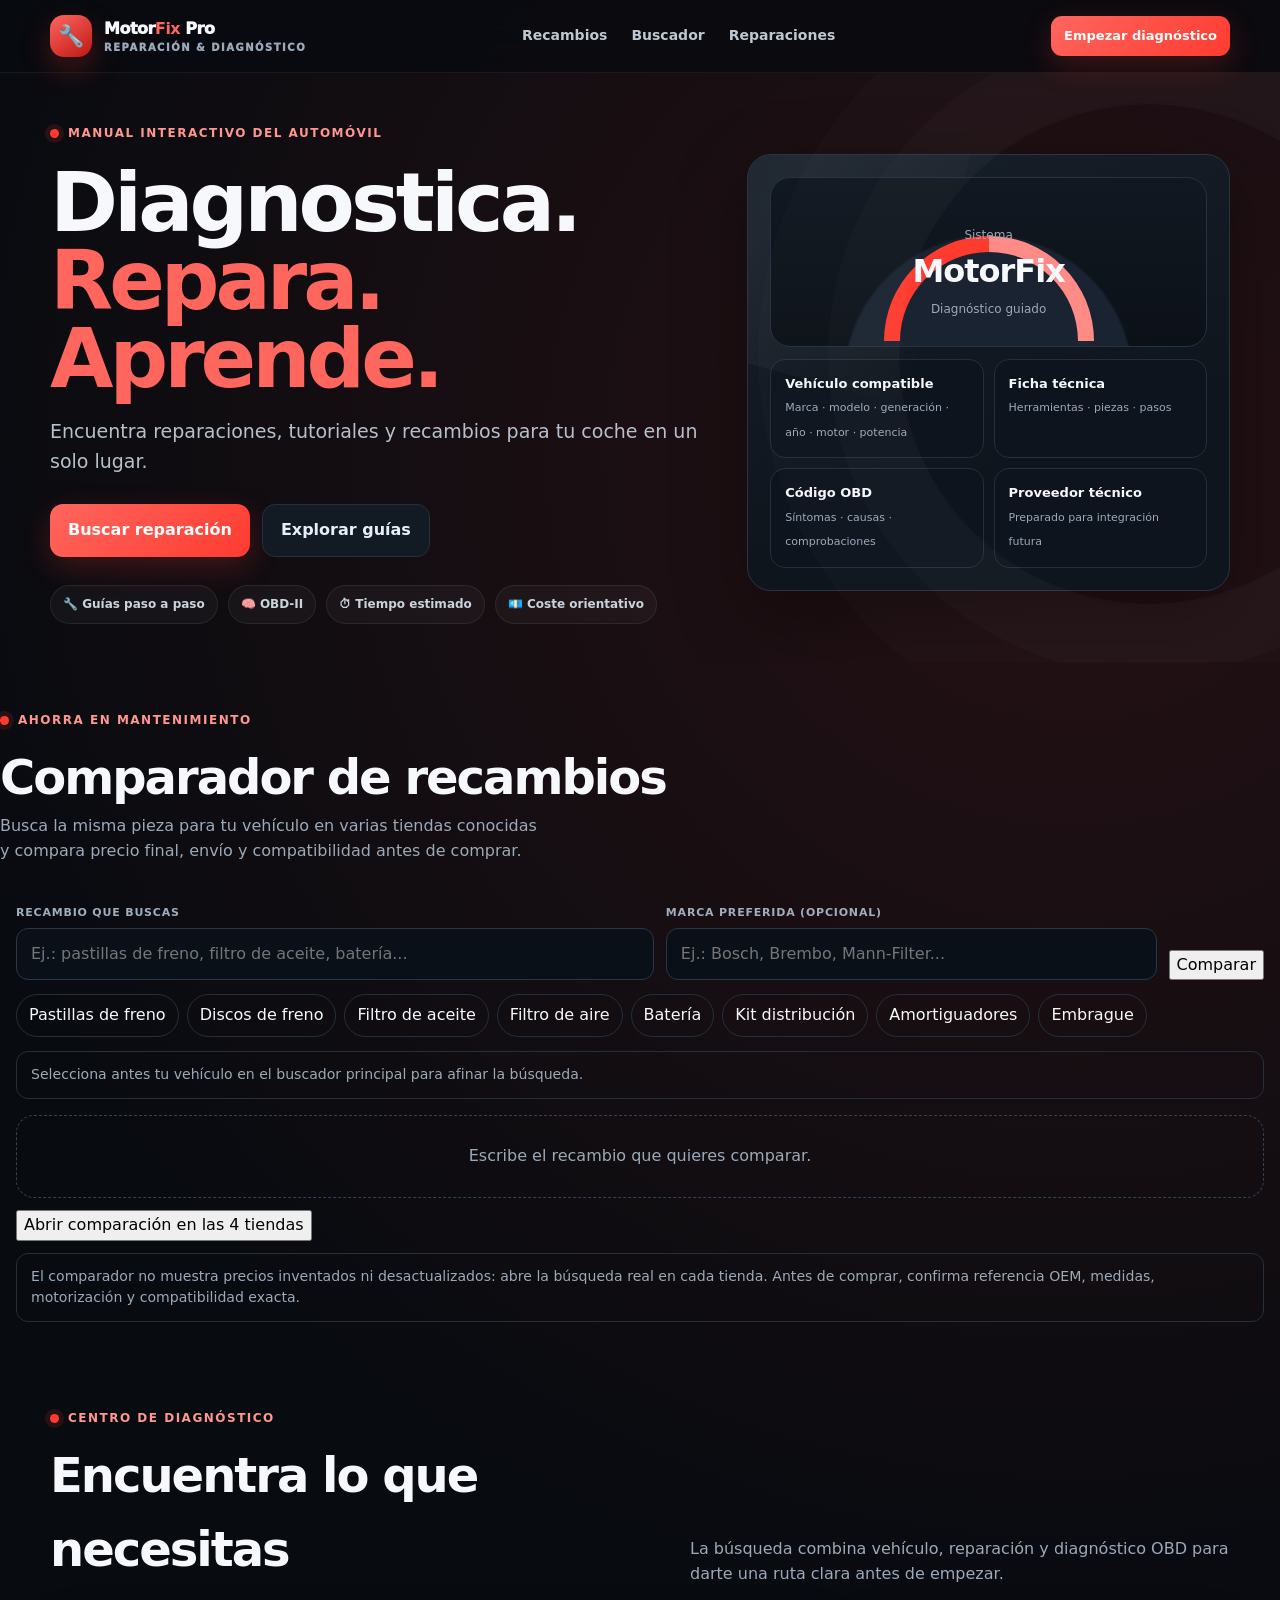
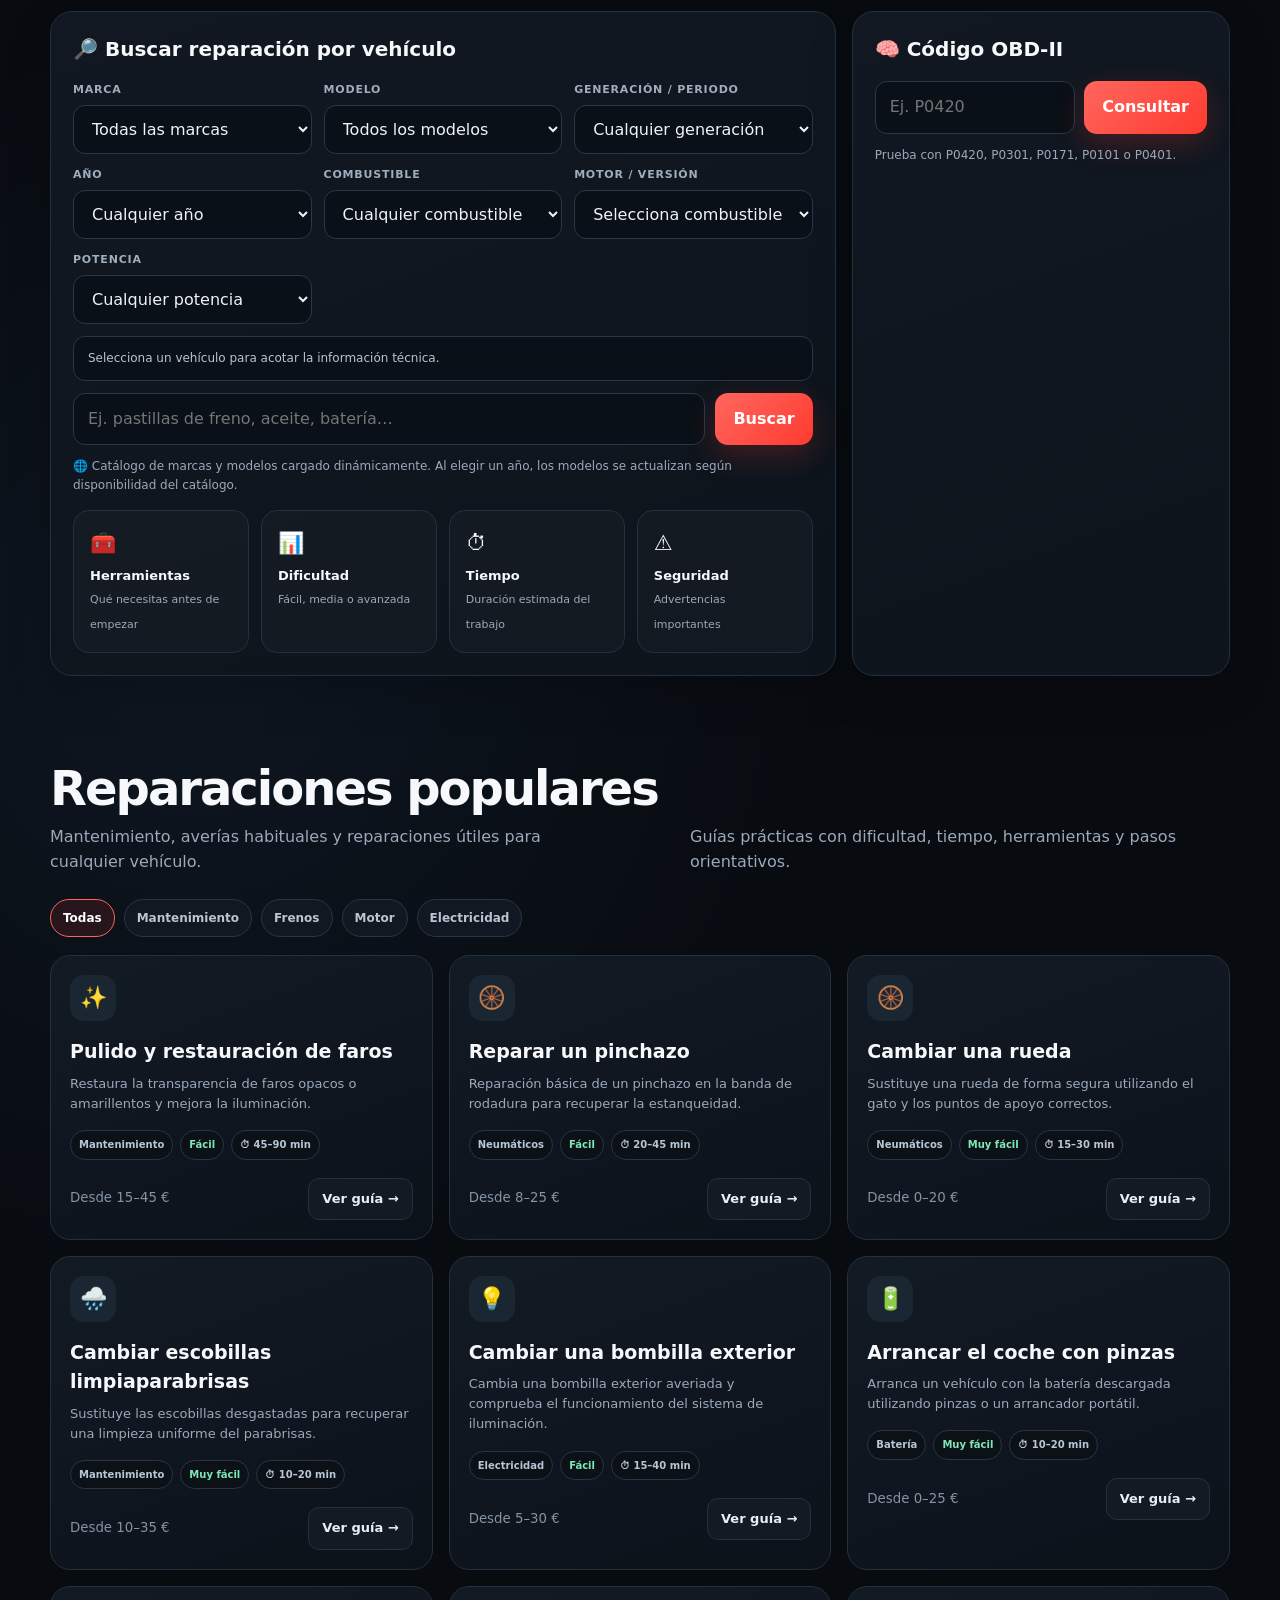
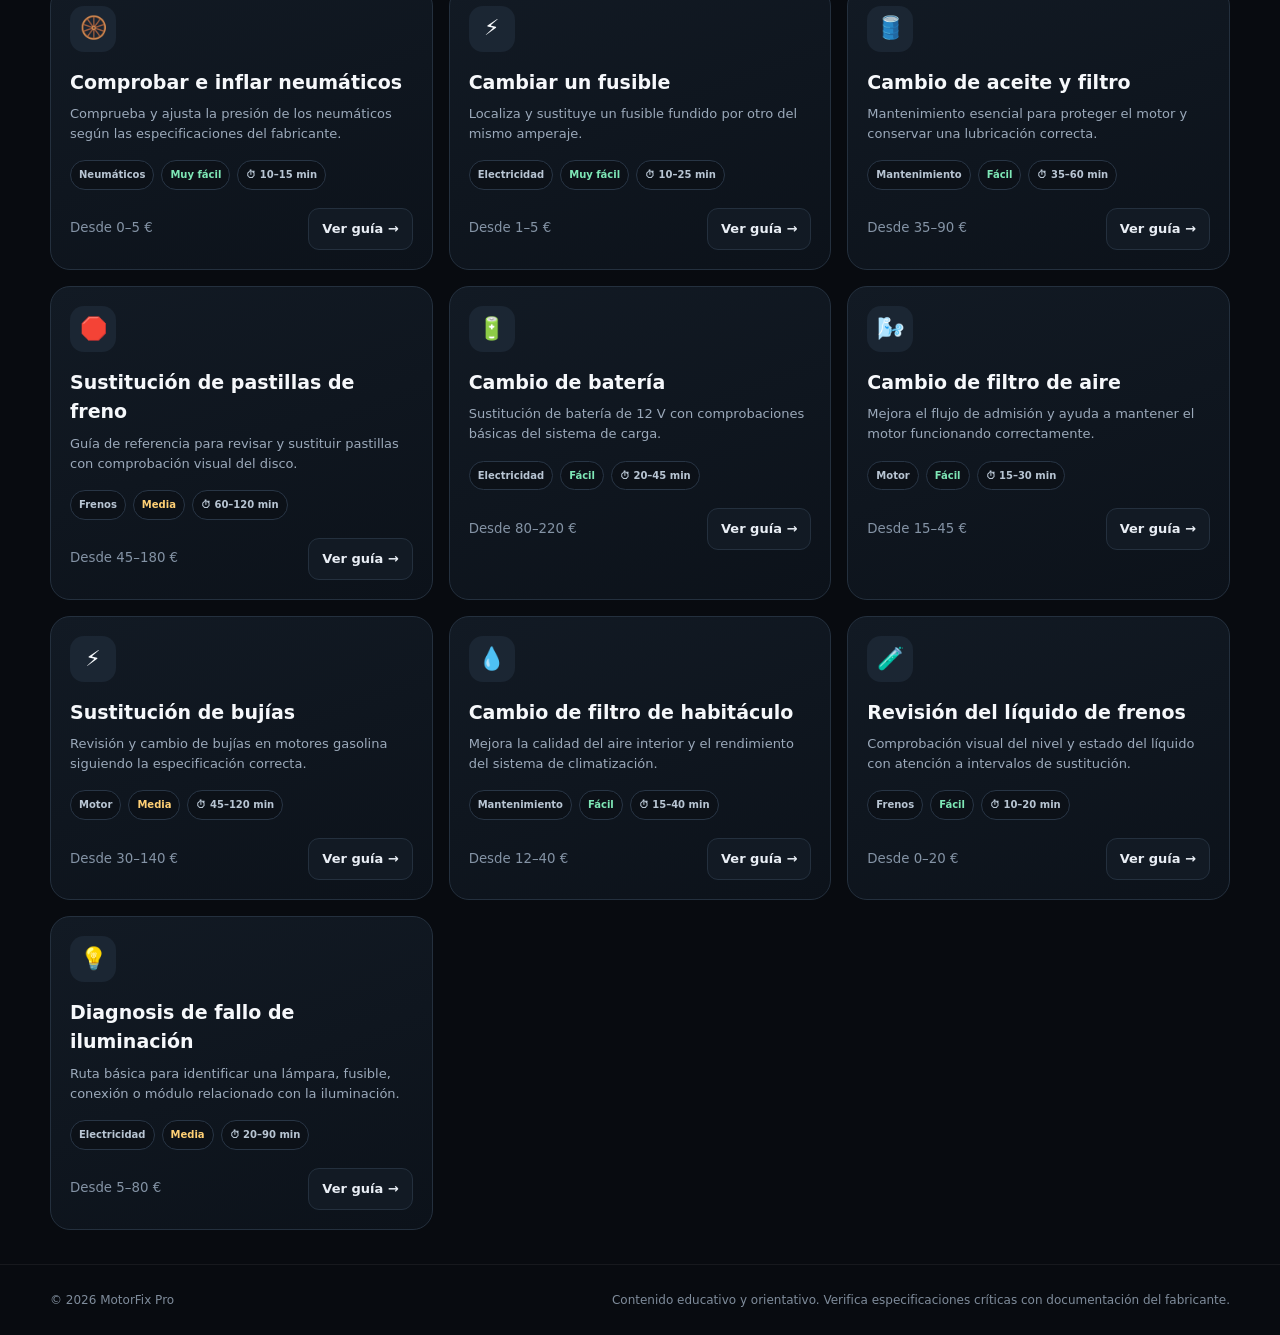
==== commit 620fafdd: "Add files via upload" ====
--- a/index.html
+++ b/index.html
@@ -878,6 +878,10 @@
   {
     id:101,
     title:"Pulido y restauración de faros",
+    cat:"Mantenimiento",
+    icon:"✨",
+    desc:"Restaura la transparencia de faros opacos o amarillentos y mejora la iluminación.",
+    cost:"15–45 €",
     category:"Mantenimiento exterior",
     time:"45–90 min",
     difficulty:"Fácil",
@@ -890,6 +894,10 @@
   {
     id:102,
     title:"Reparar un pinchazo",
+    cat:"Neumáticos",
+    icon:"🛞",
+    desc:"Reparación básica de un pinchazo en la banda de rodadura para recuperar la estanqueidad.",
+    cost:"8–25 €",
     category:"Neumáticos",
     time:"20–45 min",
     difficulty:"Fácil",
@@ -902,6 +910,10 @@
   {
     id:103,
     title:"Cambiar una rueda",
+    cat:"Neumáticos",
+    icon:"🛞",
+    desc:"Sustituye una rueda de forma segura utilizando el gato y los puntos de apoyo correctos.",
+    cost:"0–20 €",
     category:"Neumáticos",
     time:"15–30 min",
     difficulty:"Muy fácil",
@@ -914,6 +926,10 @@
   {
     id:104,
     title:"Cambiar escobillas limpiaparabrisas",
+    cat:"Mantenimiento",
+    icon:"🌧️",
+    desc:"Sustituye las escobillas desgastadas para recuperar una limpieza uniforme del parabrisas.",
+    cost:"10–35 €",
     category:"Mantenimiento básico",
     time:"10–20 min",
     difficulty:"Muy fácil",
@@ -926,6 +942,10 @@
   {
     id:105,
     title:"Cambiar una bombilla exterior",
+    cat:"Electricidad",
+    icon:"💡",
+    desc:"Cambia una bombilla exterior averiada y comprueba el funcionamiento del sistema de iluminación.",
+    cost:"5–30 €",
     category:"Electricidad básica",
     time:"15–40 min",
     difficulty:"Fácil",
@@ -938,6 +958,10 @@
   {
     id:106,
     title:"Arrancar el coche con pinzas",
+    cat:"Batería",
+    icon:"🔋",
+    desc:"Arranca un vehículo con la batería descargada utilizando pinzas o un arrancador portátil.",
+    cost:"0–25 €",
     category:"Batería",
     time:"10–20 min",
     difficulty:"Muy fácil",
@@ -950,6 +974,10 @@
   {
     id:107,
     title:"Comprobar e inflar neumáticos",
+    cat:"Neumáticos",
+    icon:"🛞",
+    desc:"Comprueba y ajusta la presión de los neumáticos según las especificaciones del fabricante.",
+    cost:"0–5 €",
     category:"Neumáticos",
     time:"10–15 min",
     difficulty:"Muy fácil",
@@ -962,6 +990,10 @@
   {
     id:108,
     title:"Cambiar un fusible",
+    cat:"Electricidad",
+    icon:"⚡",
+    desc:"Localiza y sustituye un fusible fundido por otro del mismo amperaje.",
+    cost:"1–5 €",
     category:"Electricidad básica",
     time:"10–25 min",
     difficulty:"Muy fácil",
@@ -1172,8 +1204,20 @@
 function applyFilters(){renderRepairs();document.querySelector("#reparaciones").scrollIntoView({behavior:"smooth"})}
 function renderRepairs(){
  const q=$("repairSearch").value.trim().toLowerCase();
- const filtered=repairs.filter(r=>(category==="all"||r.cat===category)&&(!q||(r.title+" "+r.desc+" "+r.cat).toLowerCase().includes(q)));
- $("repairList").innerHTML=filtered.length?filtered.map(r=>`<article class="repair"><div class="icon">${r.icon}</div><h3>${r.title}</h3><p>${r.desc}</p><div class="tags"><span class="tag">${r.cat}</span><span class="tag difficulty ${r.difficulty==="Fácil"?"easy":r.difficulty==="Media"?"medium":"hard"}">${r.difficulty}</span><span class="tag">⏱ ${r.time}</span></div><div class="card-bottom"><small>Desde ${r.cost}</small><button class="btn ghost small" onclick="openDetail(${r.id})">Ver guía →</button></div></article>`).join(""):'<div class="empty">No hay guías que coincidan con esa búsqueda. Prueba con otra palabra.</div>';
+ const filtered=repairs.filter(r=>{
+   const cat=r.cat||r.category||"General";
+   const desc=r.desc||"Guía práctica paso a paso para realizar esta intervención con seguridad.";
+   return (category==="all"||cat===category)&&(!q||(r.title+" "+desc+" "+cat).toLowerCase().includes(q));
+ });
+ $("repairList").innerHTML=filtered.length?filtered.map(r=>{
+   const cat=r.cat||r.category||"General";
+   const icon=r.icon||"🔧";
+   const desc=r.desc||"Guía práctica paso a paso para realizar esta intervención con seguridad.";
+   const cost=r.cost||"consultar";
+   const diff=(r.difficulty||"Orientativa");
+   const diffClass=(diff==="Muy fácil"||diff==="Fácil")?"easy":diff==="Media"?"medium":"hard";
+   return `<article class="repair"><div class="icon">${icon}</div><h3>${r.title}</h3><p>${desc}</p><div class="tags"><span class="tag">${cat}</span><span class="tag difficulty ${diffClass}">${diff}</span><span class="tag">⏱ ${r.time||"Tiempo variable"}</span></div><div class="card-bottom"><small>${cost==="consultar"?"Coste: consultar":"Desde "+cost}</small><button class="btn ghost small" onclick="openDetail(${r.id})">Ver guía →</button></div></article>`;
+ }).join(""):'<div class="empty">No hay guías que coincidan con esa búsqueda. Prueba con otra palabra.</div>';
 }
 function selectedVehicleText(){
  const parts=[brand.value,model.value,generation.value,year.value,fuel.value,engine.value,power.value?`${power.value} CV`:null].filter(Boolean);
@@ -1203,8 +1247,10 @@
  return `<div class="box" style="margin-top:14px"><h4>🎥 Vídeos específicos</h4><p style="color:var(--muted);font-size:13px">Búsqueda adaptada a ${specific?`<b>${esc(specific)}</b>`:'tu vehículo'}.</p>${youtubeButtons(r.title)}</div>`;
 }
 function openDetail(id){
- const r=repairs.find(x=>x.id===id); $("detailTitle").textContent=r.title;
- $("detailBody").innerHTML=`<div class="tags" style="margin-top:12px"><span class="tag">${r.cat}</span><span class="tag">${r.difficulty}</span><span class="tag">⏱ ${r.time}</span><span class="tag">💶 ${r.cost}</span></div>
+ const r=repairs.find(x=>x.id===id); if(!r)return; $("detailTitle").textContent=r.title;
+ const detailCat=r.cat||r.category||"General";
+ const detailCost=r.cost||"Consultar";
+ $("detailBody").innerHTML=`<div class="tags" style="margin-top:12px"><span class="tag">${detailCat}</span><span class="tag">${r.difficulty||"Orientativa"}</span><span class="tag">⏱ ${r.time||"Tiempo variable"}</span><span class="tag">💶 ${detailCost}</span></div>
  <div class="detail-grid"><div class="box"><h4>🧰 Herramientas</h4><ul>${r.tools.map(x=>`<li>${x}</li>`).join("")}</ul></div><div class="box"><h4>📦 Piezas / consumibles</h4><ul>${r.parts.map(x=>`<li>${x}</li>`).join("")}</ul></div></div>
  <div class="box" style="margin-top:14px"><h4>⚠️ Seguridad</h4><ul>${r.warnings.map(x=>`<li>${x}</li>`).join("")}</ul></div>
  <div class="box" style="margin-top:14px"><h4>🔧 Procedimiento orientativo</h4><ul class="steps-list">${r.steps.map(x=>`<li>${x}</li>`).join("")}</ul></div>
@@ -1219,7 +1265,7 @@
 function lookupObd(){
  const code=$("obdInput").value.trim().toUpperCase(); const r=obd[code]; const el=$("obdResult");
  if(!code){el.className="obd-result show";el.innerHTML="<p>Introduce un código OBD‑II.</p>";return}
- if(!r){el.className="obd-result show";el.innerHTML=`<div class="code">${code}</div><h4>Código no incluido todavía</h4><p>La base demostrativa contiene P0420, P0301, P0171, P0101 y P0401. La versión completa podrá ampliar estos códigos desde backend.</p>`;return}
+ if(!r){el.className="obd-result show";el.innerHTML=`<div class="code">${code}</div><h4>Código no incluido todavía</h4><p>La base demostrativa contiene P0420, P0301, P0171, P0101 y P0401. La versión completa podrá ampliar esta biblioteca desde backend.</p>`;return}
  el.className="obd-result show";el.innerHTML=`<div class="code">${code}</div><h4>${r.title}</h4><p>${r.desc}</p><p style="margin-top:9px"><b>Posibles causas:</b> ${r.causes}</p><p style="margin-top:7px"><b>Comprobaciones:</b> ${r.checks}</p>`;
 }
 $("obdInput").addEventListener("keydown",e=>{if(e.key==="Enter")lookupObd()});
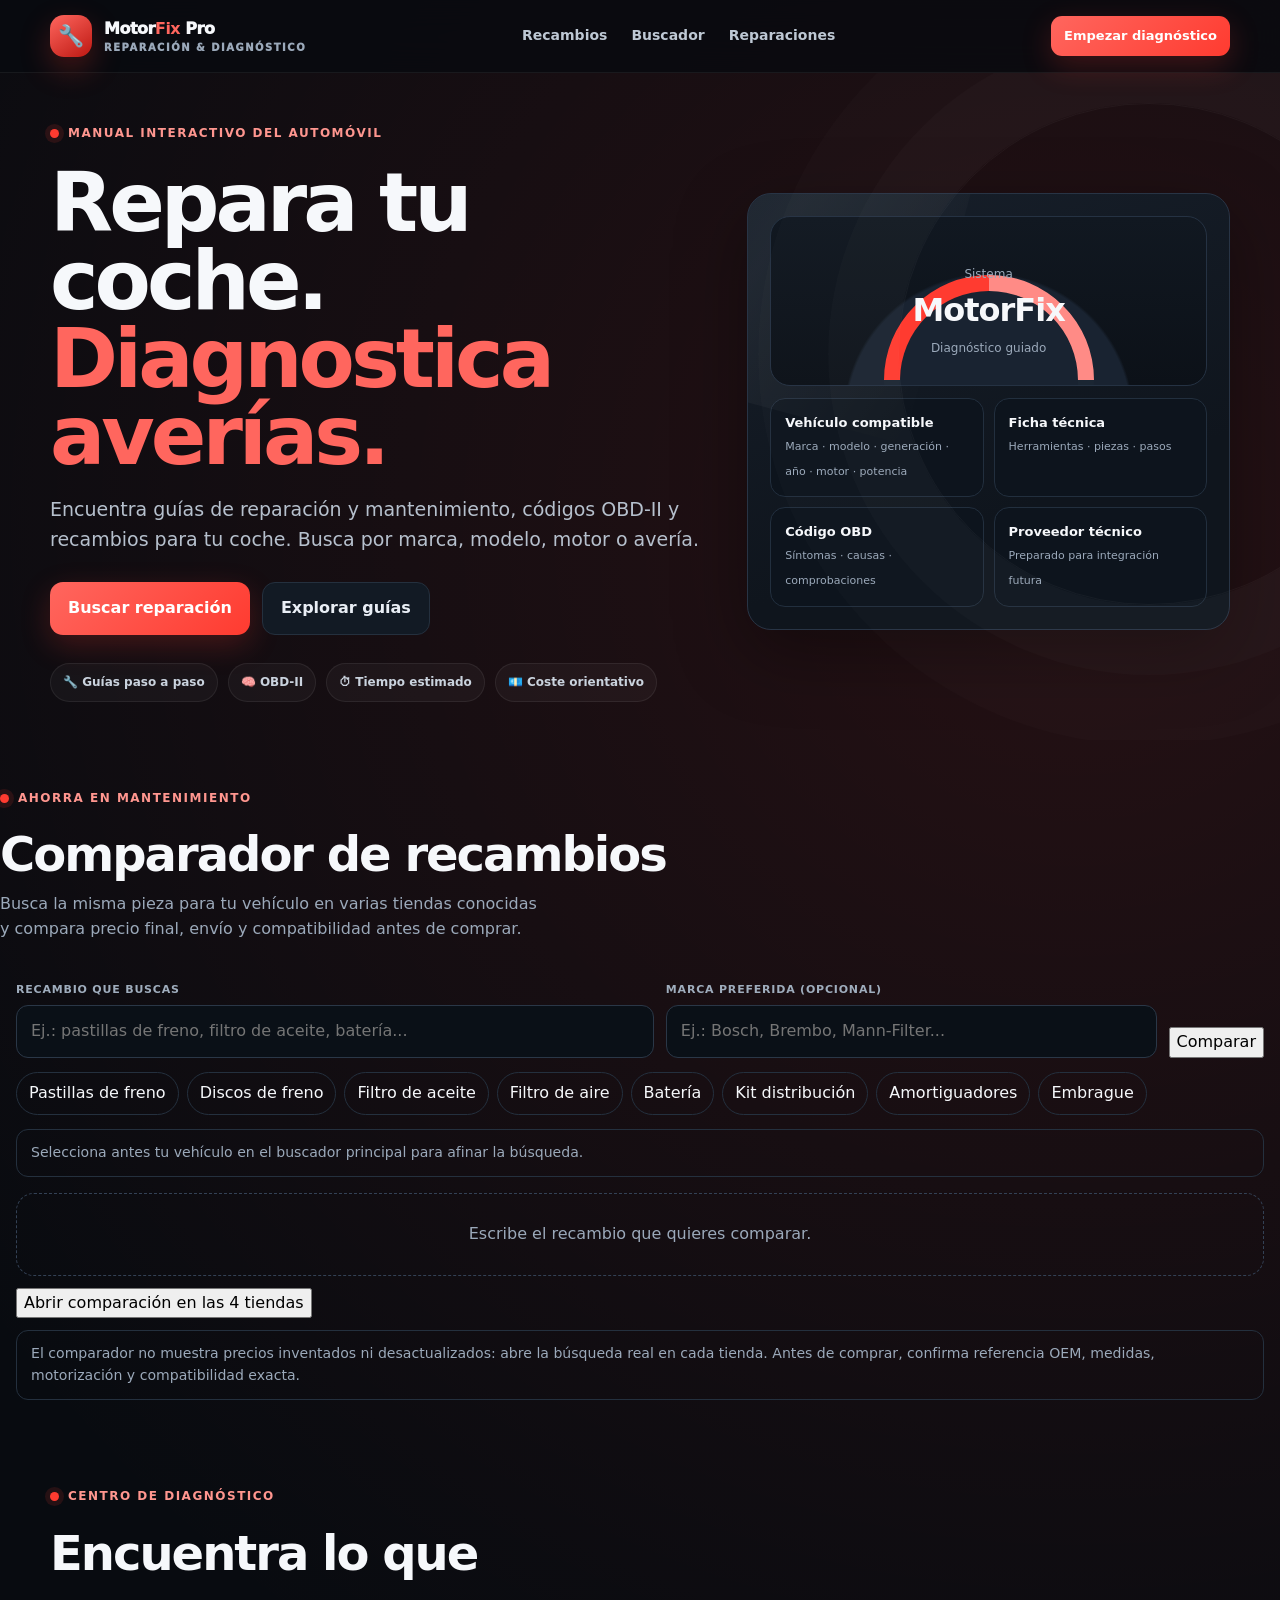
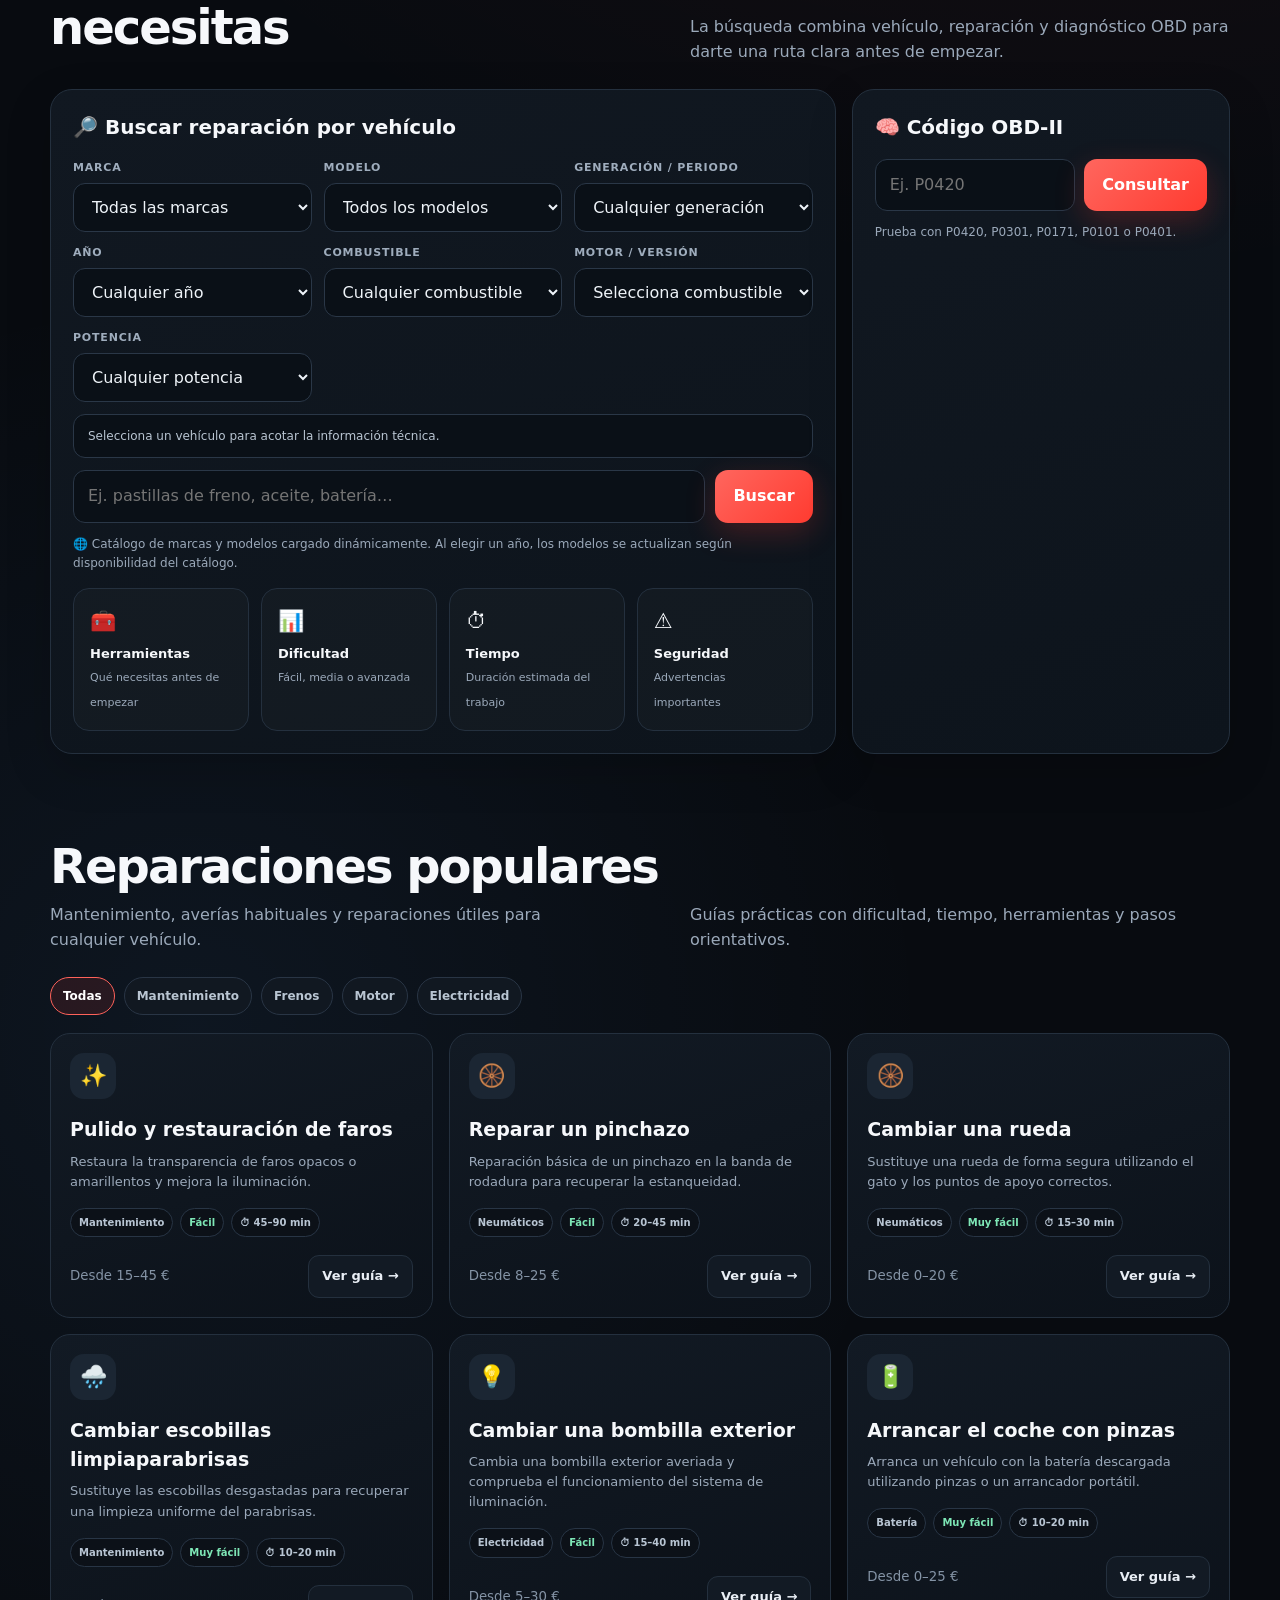
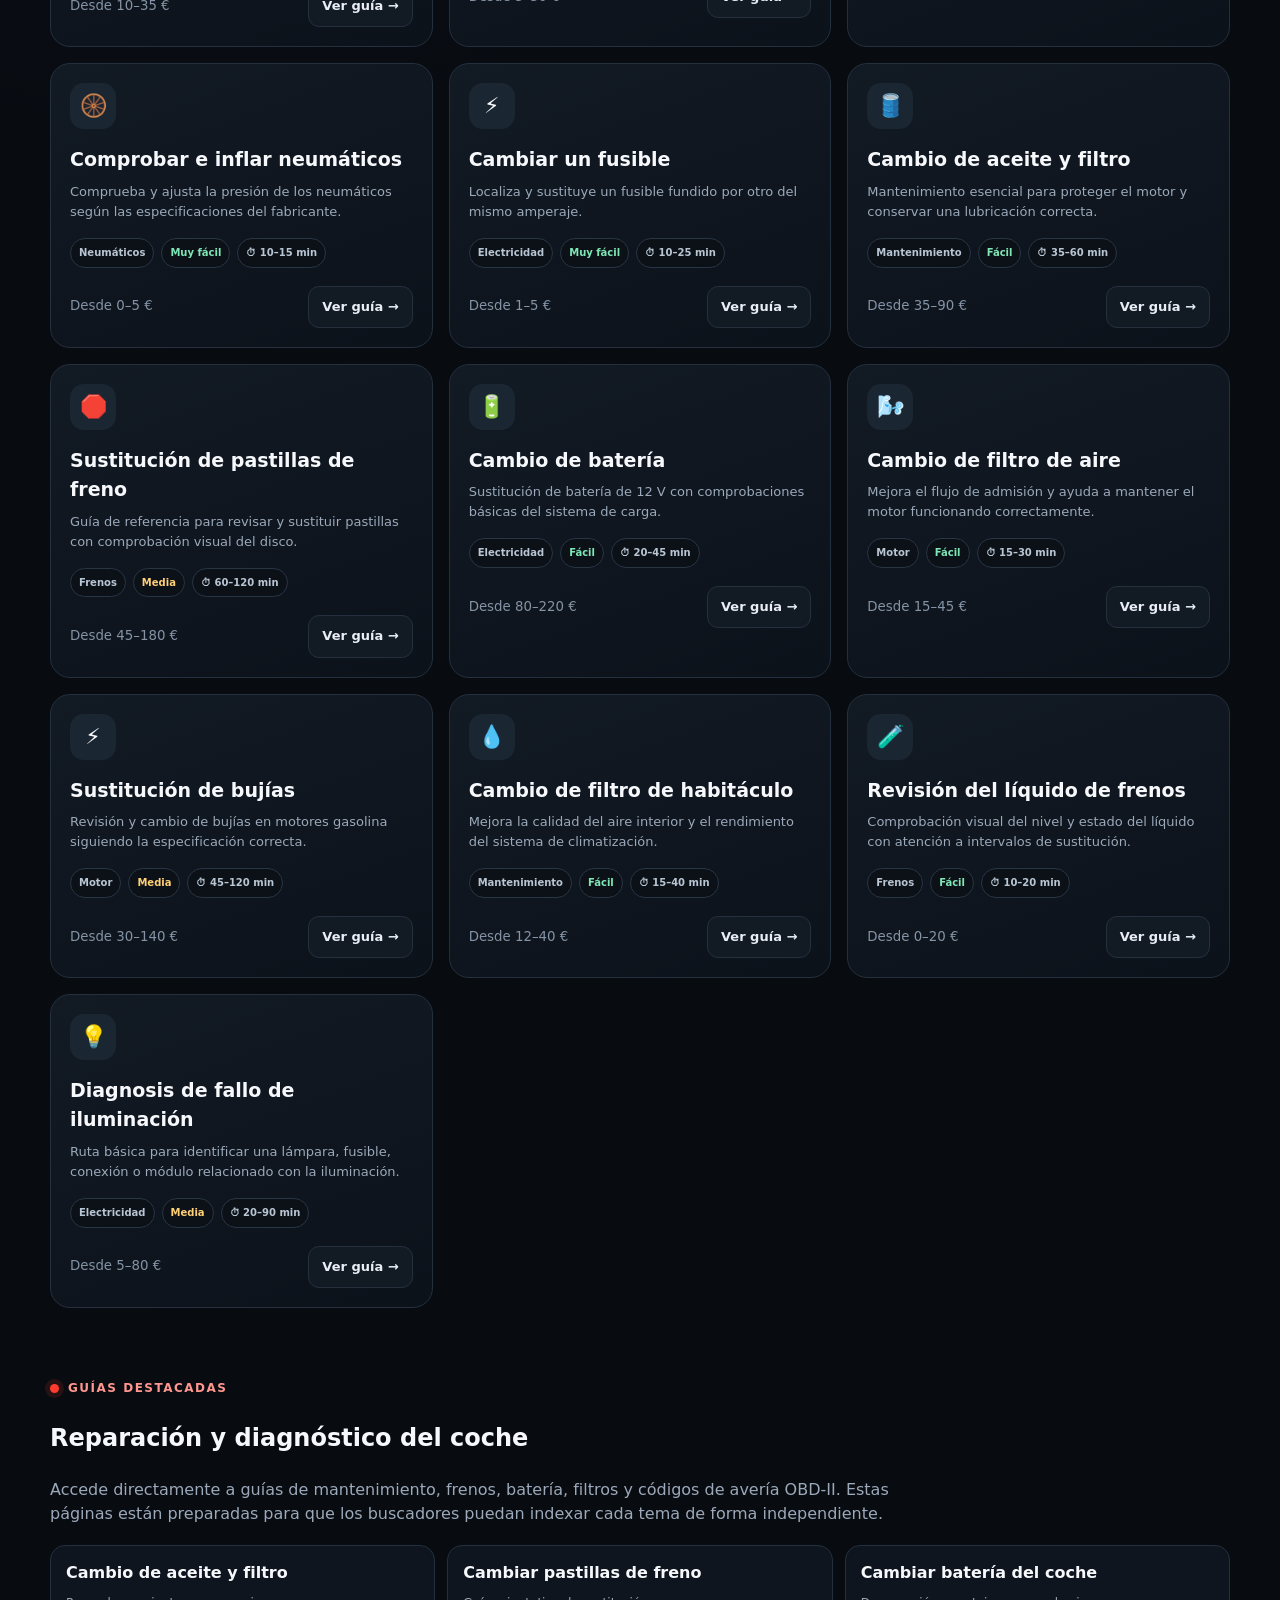
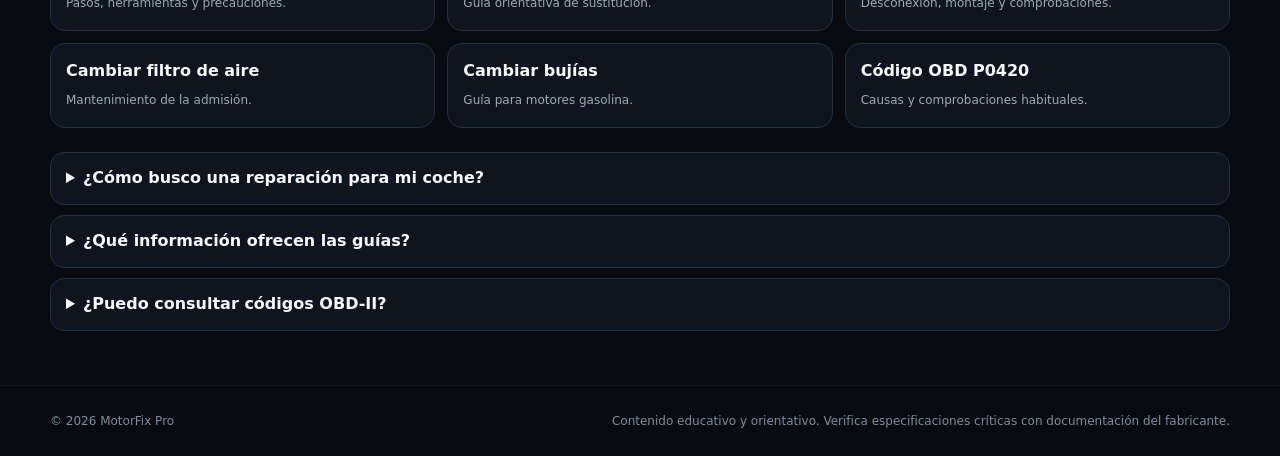
==== commit 3910d3ba: "Add files via upload" ====
--- a/index.html
+++ b/index.html
@@ -4,8 +4,35 @@
 <meta charset="utf-8">
 <meta name="viewport" content="width=device-width,initial-scale=1,viewport-fit=cover">
 <meta name="theme-color" content="#080b10">
-<title>MotorFix Pro | Diagnóstico y reparación</title>
-<meta name="description" content="Manual interactivo de reparación de vehículos: busca por marca, modelo, motor, reparación o código OBD-II.">
+<title>MotorFix Pro | Guías de reparación, averías OBD y recambios</title>
+<meta name="description" content="Guías de reparación y mantenimiento del coche, diagnóstico de códigos OBD-II y comparador de recambios. Busca por marca, modelo, motor o avería.">
+<meta name="robots" content="index,follow,max-image-preview:large,max-snippet:-1,max-video-preview:-1">
+<link rel="canonical" href="https://auto-reparacion.onrender.com/">
+<meta property="og:type" content="website">
+<meta property="og:locale" content="es_ES">
+<meta property="og:site_name" content="MotorFix Pro">
+<meta property="og:title" content="MotorFix Pro | Reparación, diagnóstico OBD y recambios">
+<meta property="og:description" content="Guías prácticas para reparar y mantener tu coche, interpretar códigos OBD-II y localizar recambios compatibles.">
+<meta property="og:url" content="https://auto-reparacion.onrender.com/">
+<meta name="twitter:card" content="summary">
+<script type="application/ld+json">
+{
+  "@context":"https://schema.org",
+  "@type":"WebSite",
+  "name":"MotorFix Pro",
+  "url":"https://auto-reparacion.onrender.com/",
+  "inLanguage":"es",
+  "description":"Guías de reparación y mantenimiento del automóvil, diagnóstico OBD-II y comparador de recambios."
+}
+</script>
+<script type="application/ld+json">
+{
+  "@context":"https://schema.org",
+  "@type":"Organization",
+  "name":"MotorFix Pro",
+  "url":"https://auto-reparacion.onrender.com/"
+}
+</script>
 <style>
 :root{
   --bg:#080b10;--bg2:#0d1219;--panel:#111821;--panel2:#151f2b;--line:#24303e;
@@ -108,6 +135,14 @@
 @media(max-width:980px){#reparaciones-genericas .generic-repairs-grid{grid-template-columns:repeat(2,minmax(0,1fr))}}
 @media(max-width:620px){#reparaciones-genericas .generic-repairs-grid{grid-template-columns:1fr}.section{padding-top:26px;padding-bottom:26px}.hero{padding-top:32px!important;padding-bottom:28px!important}}
 
+
+/* SEO: enlaces rastreables y contenido editorial útil */
+.seo-guides{padding:34px 0 54px}
+.seo-linkgrid{display:grid;grid-template-columns:repeat(3,1fr);gap:12px;margin-top:18px}
+.seo-link{display:block;padding:15px;border:1px solid var(--line);border-radius:15px;background:#0e151e}
+.seo-link b{display:block;margin-bottom:4px}.seo-link span{color:var(--muted);font-size:12px}
+.seo-copy{color:var(--muted);max-width:880px}.seo-faq{margin-top:24px;display:grid;gap:10px}.seo-faq details{border:1px solid var(--line);border-radius:14px;padding:13px 15px;background:#0e151e}.seo-faq summary{cursor:pointer;font-weight:800}.seo-faq p{color:var(--muted);margin:9px 0 0}
+@media(max-width:800px){.seo-linkgrid{grid-template-columns:1fr}}
 </style>
 </head>
 <body>
@@ -124,8 +159,8 @@
   <div class="wrap hero-grid">
     <div>
       <div class="kicker">Manual interactivo del automóvil</div>
-      <h1>Diagnostica.<br><span class="accent">Repara. Aprende.</span></h1>
-      <p class="lead">Encuentra reparaciones, tutoriales y recambios para tu coche en un solo lugar.</p>
+      <h1>Repara tu coche.<br><span class="accent">Diagnostica averías.</span></h1>
+      <p class="lead">Encuentra guías de reparación y mantenimiento, códigos OBD-II y recambios para tu coche. Busca por marca, modelo, motor o avería.</p>
       <div class="hero-actions"><a class="btn primary" href="#buscador">Buscar reparación</a><a class="btn ghost" href="#reparaciones">Explorar guías</a></div>
       <div class="metrics"><span class="metric">🔧 Guías paso a paso</span><span class="metric">🧠 OBD‑II</span><span class="metric">⏱ Tiempo estimado</span><span class="metric">💶 Coste orientativo</span></div>
     </div>
@@ -217,6 +252,27 @@
   <div class="filterbar"><button class="chip active" data-filter="all">Todas</button><button class="chip" data-filter="Mantenimiento">Mantenimiento</button><button class="chip" data-filter="Frenos">Frenos</button><button class="chip" data-filter="Motor">Motor</button><button class="chip" data-filter="Electricidad">Electricidad</button></div>
   <div id="repairList" class="cards"></div>
 </div>
+</section>
+
+<section class="seo-guides" aria-labelledby="guias-seo">
+  <div class="wrap">
+    <div class="kicker">Guías destacadas</div>
+    <h2 id="guias-seo">Reparación y diagnóstico del coche</h2>
+    <p class="seo-copy">Accede directamente a guías de mantenimiento, frenos, batería, filtros y códigos de avería OBD-II. Estas páginas están preparadas para que los buscadores puedan indexar cada tema de forma independiente.</p>
+    <div class="seo-linkgrid">
+      <a class="seo-link" href="/reparaciones/cambio-aceite-filtro.html"><b>Cambio de aceite y filtro</b><span>Pasos, herramientas y precauciones.</span></a>
+      <a class="seo-link" href="/reparaciones/cambiar-pastillas-freno.html"><b>Cambiar pastillas de freno</b><span>Guía orientativa de sustitución.</span></a>
+      <a class="seo-link" href="/reparaciones/cambio-bateria-coche.html"><b>Cambiar batería del coche</b><span>Desconexión, montaje y comprobaciones.</span></a>
+      <a class="seo-link" href="/reparaciones/cambio-filtro-aire.html"><b>Cambiar filtro de aire</b><span>Mantenimiento de la admisión.</span></a>
+      <a class="seo-link" href="/reparaciones/cambiar-bujias.html"><b>Cambiar bujías</b><span>Guía para motores gasolina.</span></a>
+      <a class="seo-link" href="/obd/p0420.html"><b>Código OBD P0420</b><span>Causas y comprobaciones habituales.</span></a>
+    </div>
+    <div class="seo-faq">
+      <details><summary>¿Cómo busco una reparación para mi coche?</summary><p>Selecciona marca, modelo, año y motor en el buscador y escribe la reparación o componente que necesitas.</p></details>
+      <details><summary>¿Qué información ofrecen las guías?</summary><p>Incluyen dificultad, tiempo orientativo, herramientas, piezas, precauciones y una secuencia general de trabajo.</p></details>
+      <details><summary>¿Puedo consultar códigos OBD-II?</summary><p>Sí. Introduce un código compatible en el buscador OBD-II para ver una explicación, causas posibles y comprobaciones iniciales.</p></details>
+    </div>
+  </div>
 </section>
 </main>
 
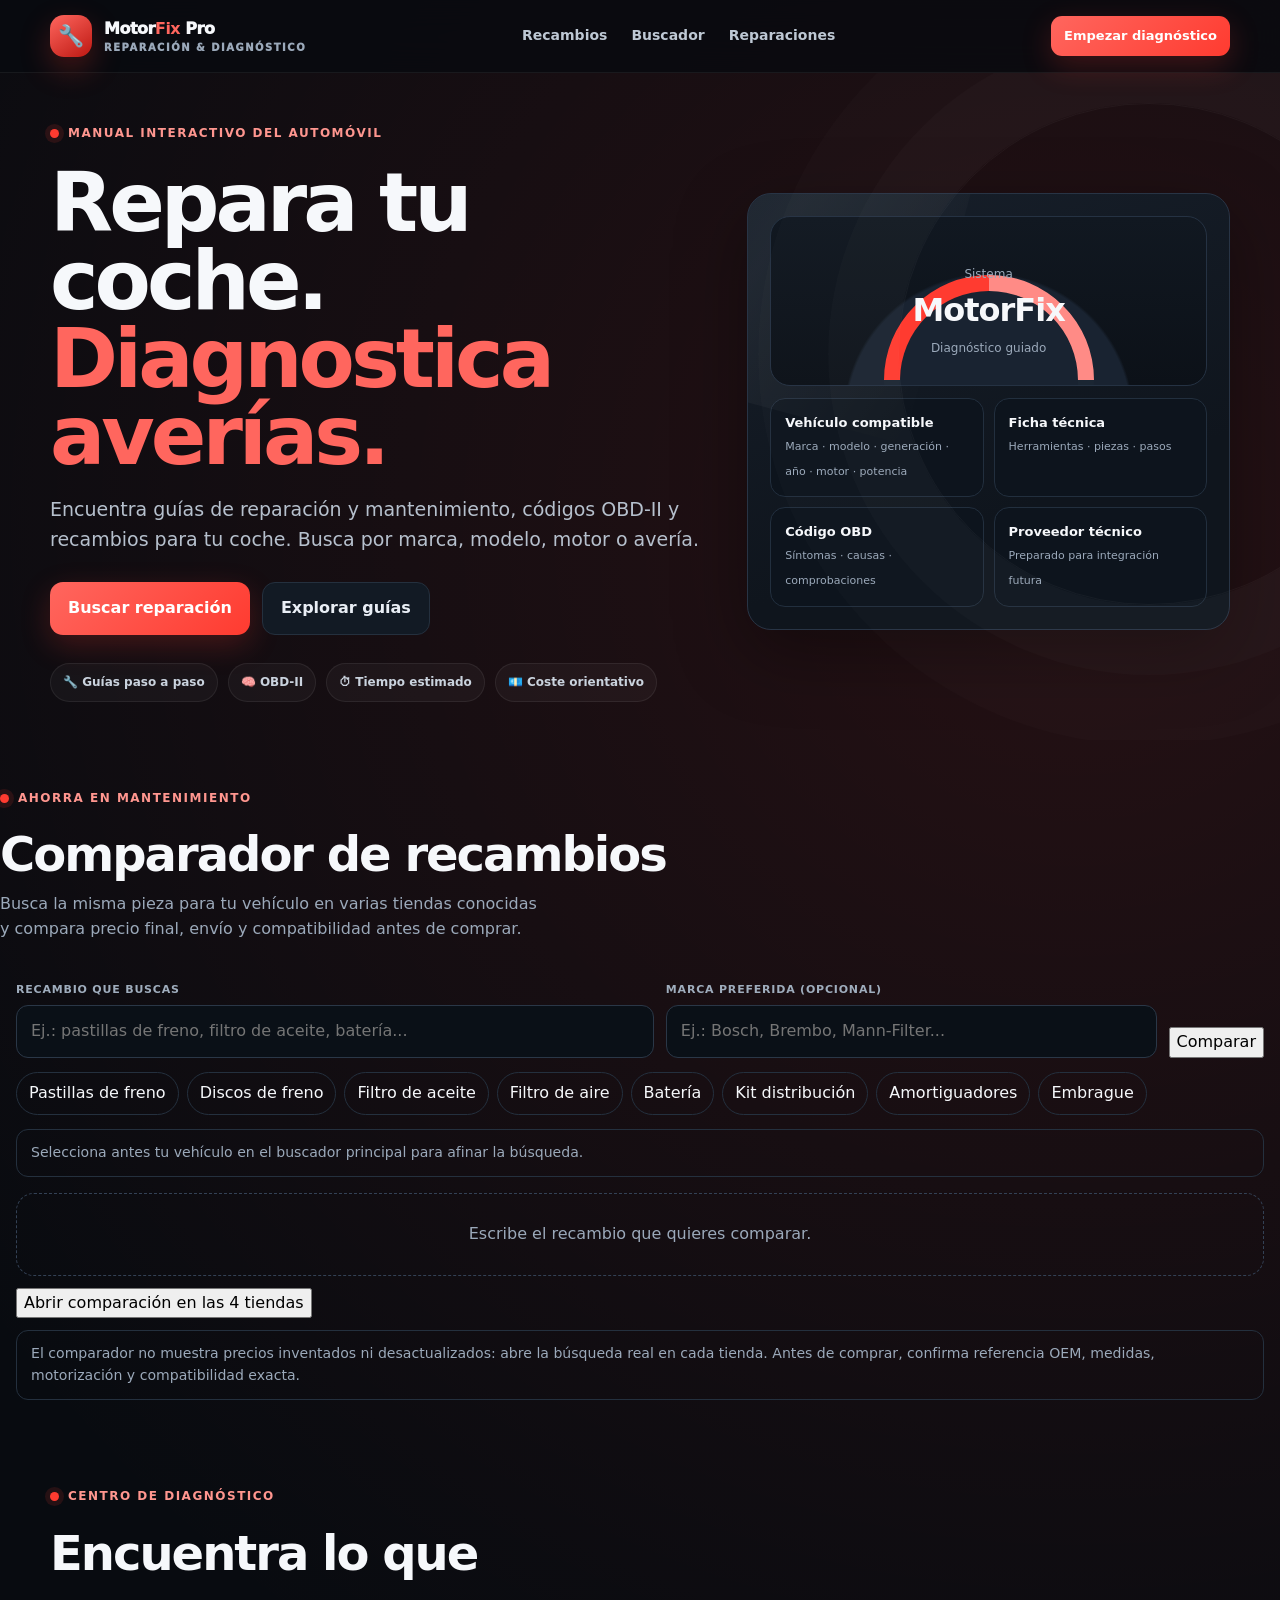
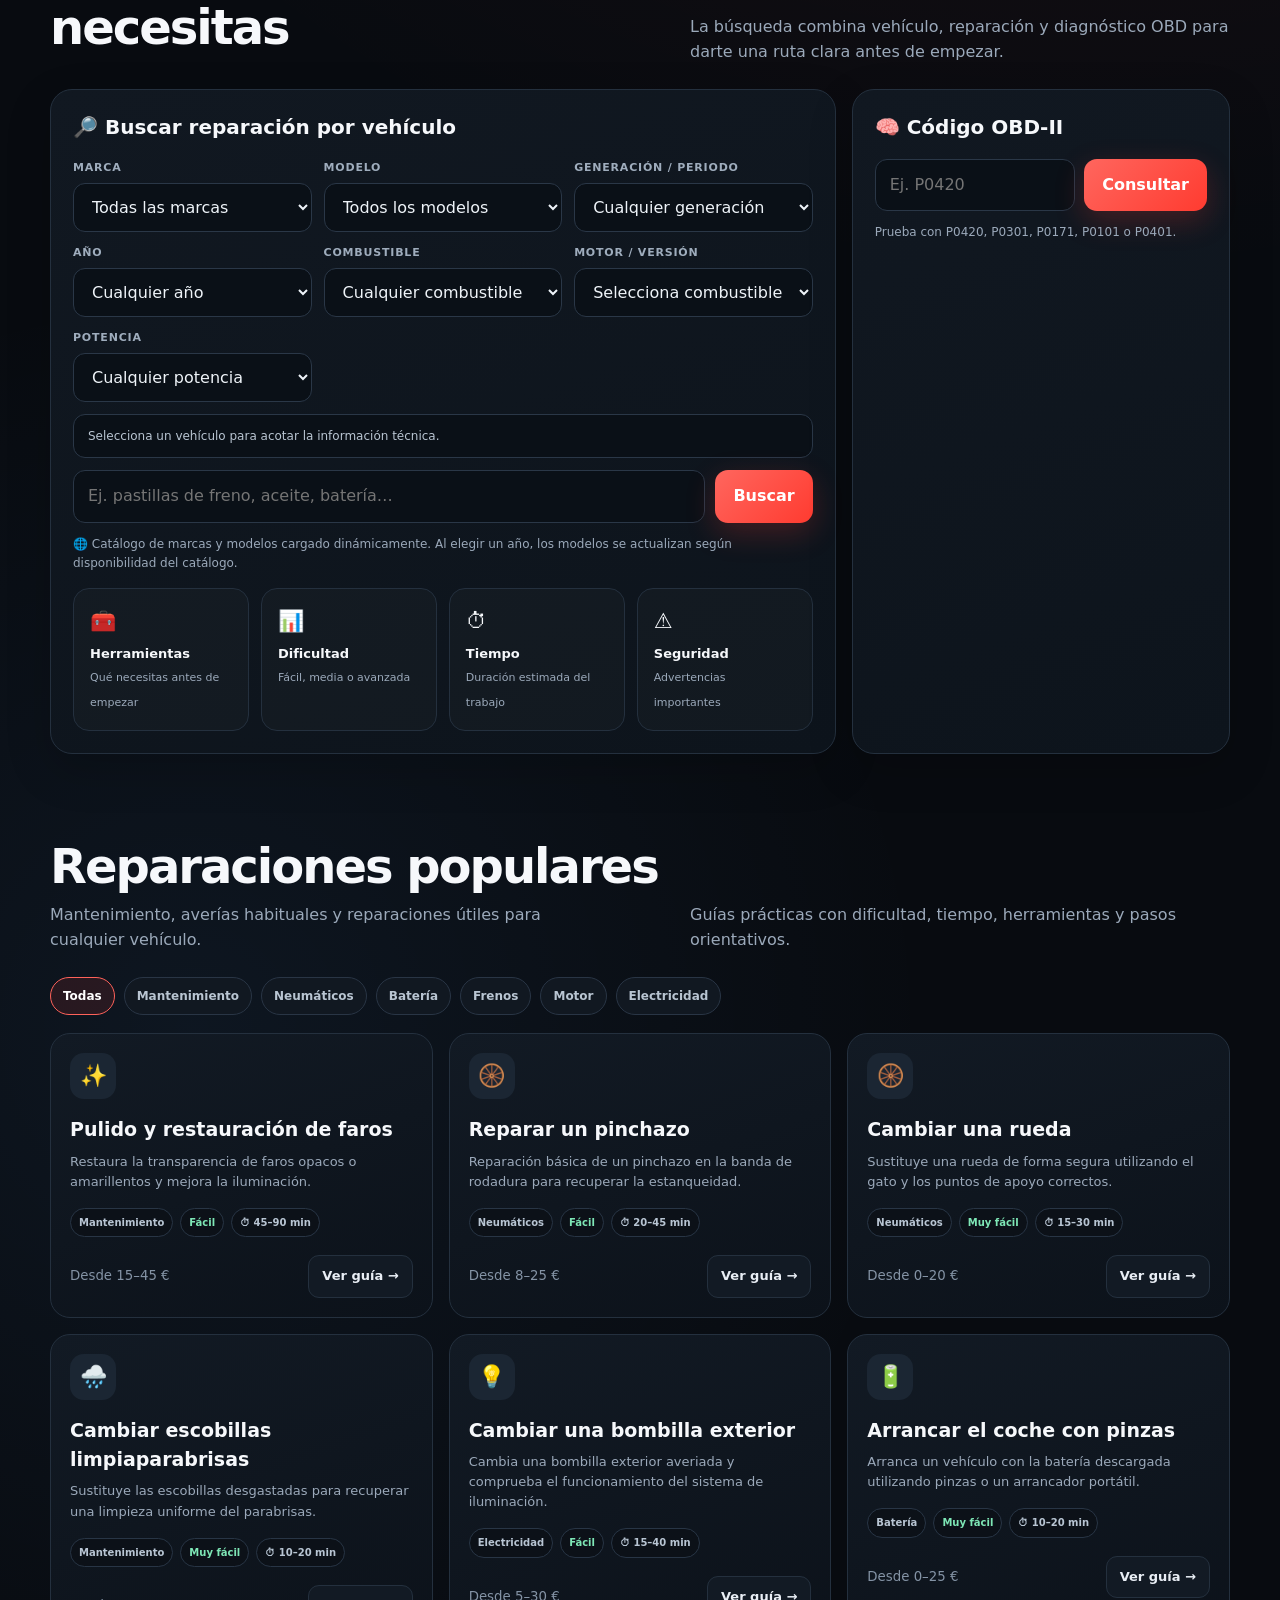
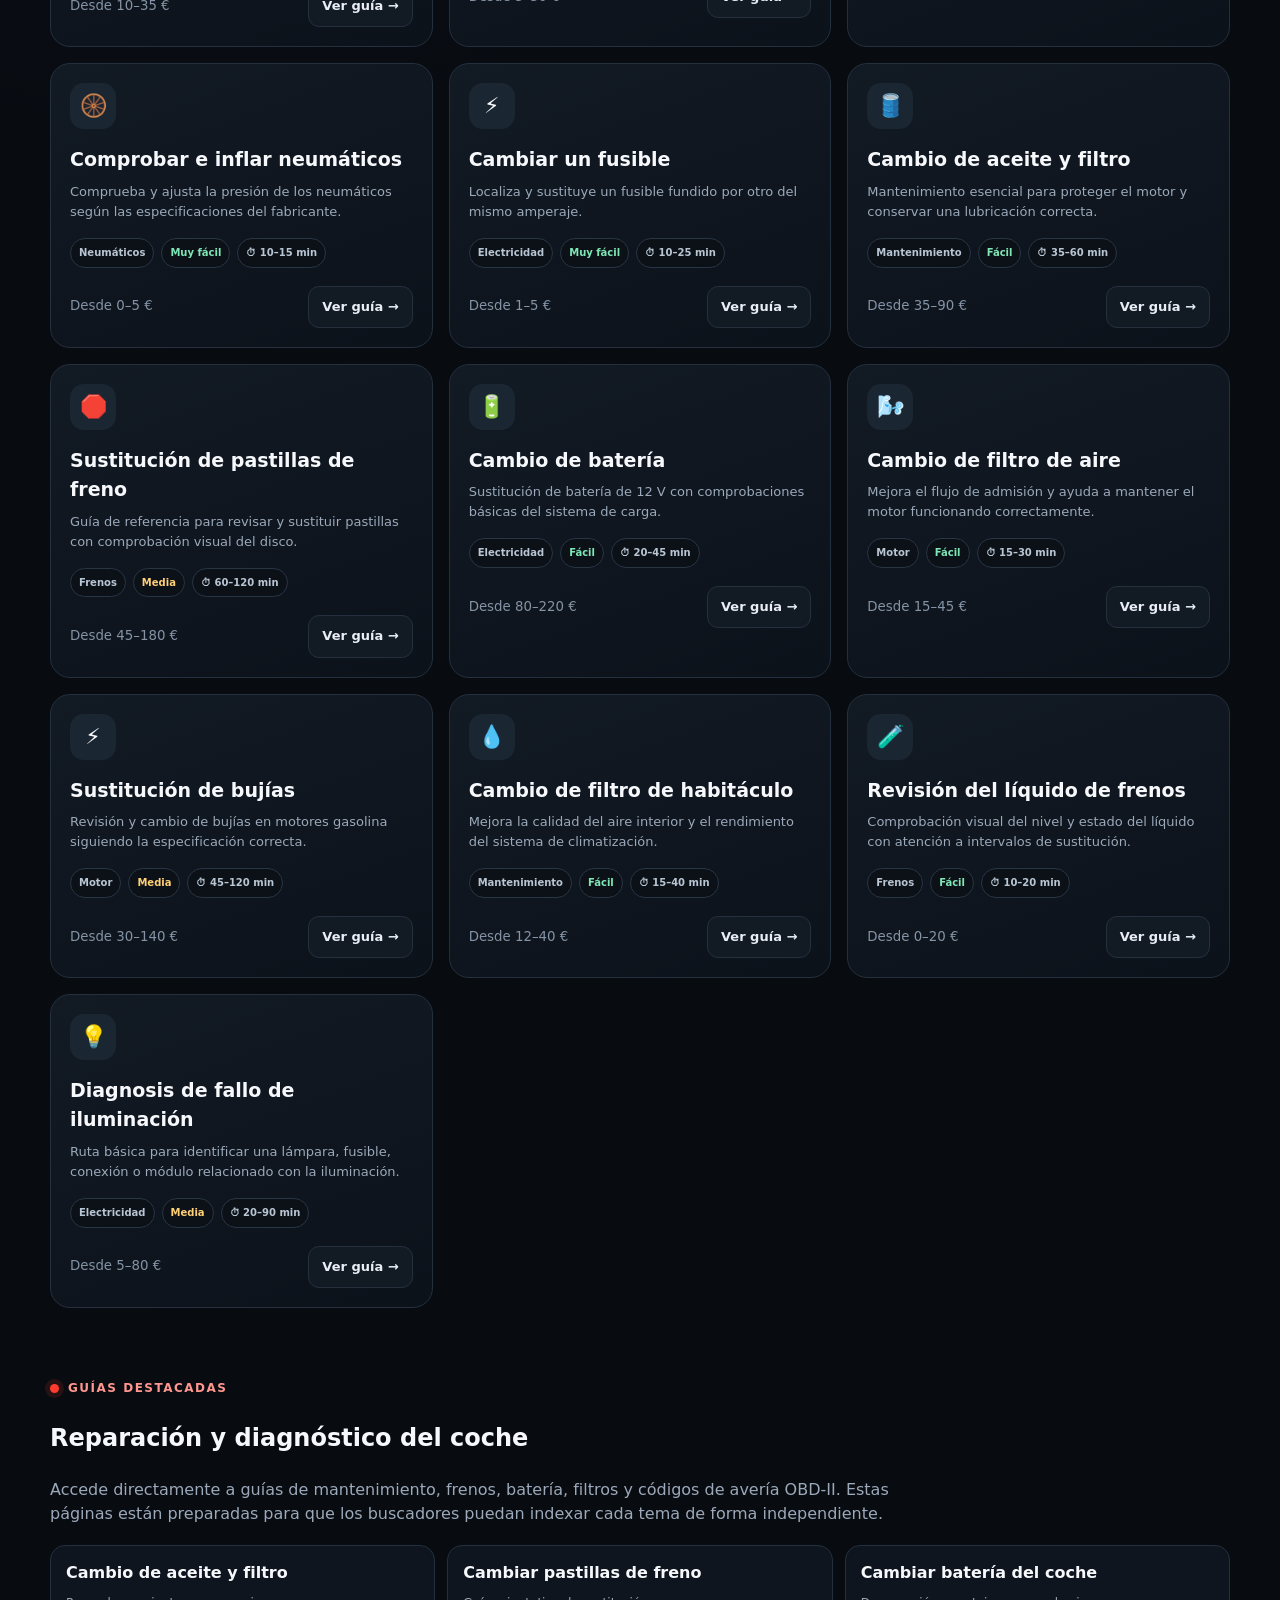
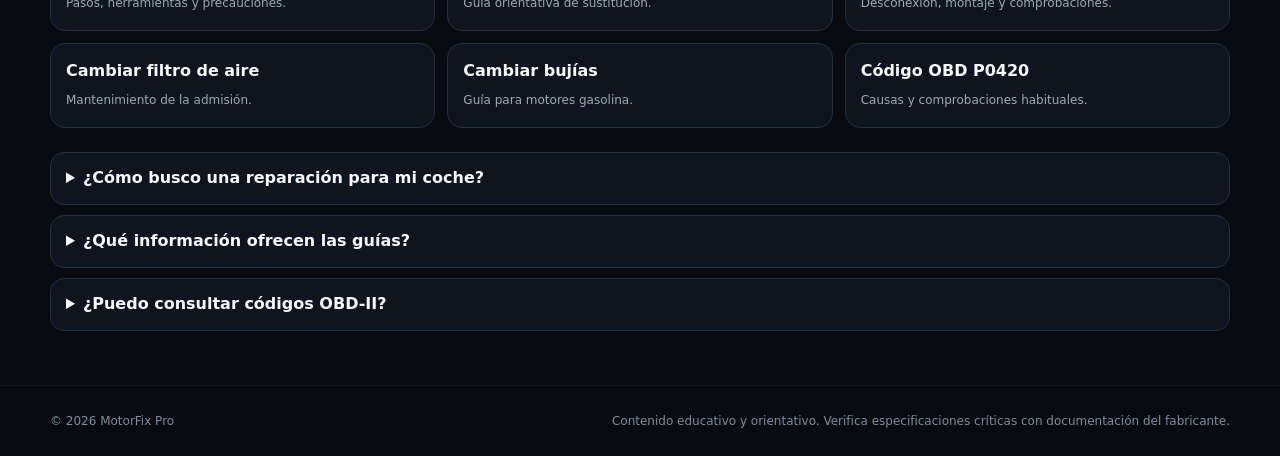
==== commit 0298ff9d: "Add files via upload" ====
--- a/index.html
+++ b/index.html
@@ -249,7 +249,7 @@
 <section class="section" id="reparaciones">
 <div class="wrap">
   <div class="section-head"><div><h2>Reparaciones populares</h2><p class="muted">Mantenimiento, averías habituales y reparaciones útiles para cualquier vehículo.</p></div><p>Guías prácticas con dificultad, tiempo, herramientas y pasos orientativos.</p></div>
-  <div class="filterbar"><button class="chip active" data-filter="all">Todas</button><button class="chip" data-filter="Mantenimiento">Mantenimiento</button><button class="chip" data-filter="Frenos">Frenos</button><button class="chip" data-filter="Motor">Motor</button><button class="chip" data-filter="Electricidad">Electricidad</button></div>
+  <div class="filterbar"><button class="chip active" data-filter="all">Todas</button><button class="chip" data-filter="Mantenimiento">Mantenimiento</button><button class="chip" data-filter="Neumáticos">Neumáticos</button><button class="chip" data-filter="Batería">Batería</button><button class="chip" data-filter="Frenos">Frenos</button><button class="chip" data-filter="Motor">Motor</button><button class="chip" data-filter="Electricidad">Electricidad</button></div>
   <div id="repairList" class="cards"></div>
 </div>
 </section>
@@ -260,12 +260,12 @@
     <h2 id="guias-seo">Reparación y diagnóstico del coche</h2>
     <p class="seo-copy">Accede directamente a guías de mantenimiento, frenos, batería, filtros y códigos de avería OBD-II. Estas páginas están preparadas para que los buscadores puedan indexar cada tema de forma independiente.</p>
     <div class="seo-linkgrid">
-      <a class="seo-link" href="/reparaciones/cambio-aceite-filtro.html"><b>Cambio de aceite y filtro</b><span>Pasos, herramientas y precauciones.</span></a>
-      <a class="seo-link" href="/reparaciones/cambiar-pastillas-freno.html"><b>Cambiar pastillas de freno</b><span>Guía orientativa de sustitución.</span></a>
-      <a class="seo-link" href="/reparaciones/cambio-bateria-coche.html"><b>Cambiar batería del coche</b><span>Desconexión, montaje y comprobaciones.</span></a>
-      <a class="seo-link" href="/reparaciones/cambio-filtro-aire.html"><b>Cambiar filtro de aire</b><span>Mantenimiento de la admisión.</span></a>
-      <a class="seo-link" href="/reparaciones/cambiar-bujias.html"><b>Cambiar bujías</b><span>Guía para motores gasolina.</span></a>
-      <a class="seo-link" href="/obd/p0420.html"><b>Código OBD P0420</b><span>Causas y comprobaciones habituales.</span></a>
+      <a class="seo-link" href="#reparacion-1" data-repair-id="1"><b>Cambio de aceite y filtro</b><span>Pasos, herramientas y precauciones.</span></a>
+      <a class="seo-link" href="#reparacion-2" data-repair-id="2"><b>Cambiar pastillas de freno</b><span>Guía orientativa de sustitución.</span></a>
+      <a class="seo-link" href="#reparacion-3" data-repair-id="3"><b>Cambiar batería del coche</b><span>Desconexión, montaje y comprobaciones.</span></a>
+      <a class="seo-link" href="#reparacion-4" data-repair-id="4"><b>Cambiar filtro de aire</b><span>Mantenimiento de la admisión.</span></a>
+      <a class="seo-link" href="#reparacion-5" data-repair-id="5"><b>Cambiar bujías</b><span>Guía para motores gasolina.</span></a>
+      <a class="seo-link" href="#codigo-P0420" data-obd-code="P0420"><b>Código OBD P0420</b><span>Causas y comprobaciones habituales.</span></a>
     </div>
     <div class="seo-faq">
       <details><summary>¿Cómo busco una reparación para mi coche?</summary><p>Selecciona marca, modelo, año y motor en el buscador y escribe la reparación o componente que necesitas.</p></details>
@@ -1272,7 +1272,7 @@
    const cost=r.cost||"consultar";
    const diff=(r.difficulty||"Orientativa");
    const diffClass=(diff==="Muy fácil"||diff==="Fácil")?"easy":diff==="Media"?"medium":"hard";
-   return `<article class="repair"><div class="icon">${icon}</div><h3>${r.title}</h3><p>${desc}</p><div class="tags"><span class="tag">${cat}</span><span class="tag difficulty ${diffClass}">${diff}</span><span class="tag">⏱ ${r.time||"Tiempo variable"}</span></div><div class="card-bottom"><small>${cost==="consultar"?"Coste: consultar":"Desde "+cost}</small><button class="btn ghost small" onclick="openDetail(${r.id})">Ver guía →</button></div></article>`;
+   return `<article class="repair" id="reparacion-${r.id}"><div class="icon">${icon}</div><h3>${r.title}</h3><p>${desc}</p><div class="tags"><span class="tag">${cat}</span><span class="tag difficulty ${diffClass}">${diff}</span><span class="tag">⏱ ${r.time||"Tiempo variable"}</span></div><div class="card-bottom"><small>${cost==="consultar"?"Coste: consultar":"Desde "+cost}</small><a class="btn ghost small" href="#reparacion-${r.id}" data-repair-id="${r.id}">Ver guía →</a></div></article>`;
  }).join(""):'<div class="empty">No hay guías que coincidan con esa búsqueda. Prueba con otra palabra.</div>';
 }
 function selectedVehicleText(){
@@ -1325,7 +1325,28 @@
  el.className="obd-result show";el.innerHTML=`<div class="code">${code}</div><h4>${r.title}</h4><p>${r.desc}</p><p style="margin-top:9px"><b>Posibles causas:</b> ${r.causes}</p><p style="margin-top:7px"><b>Comprobaciones:</b> ${r.checks}</p>`;
 }
 $("obdInput").addEventListener("keydown",e=>{if(e.key==="Enter")lookupObd()});
-initVehicle();renderRepairs();updateVehicleVideos();
+function openLinkedContent(){
+ const repairMatch=location.hash.match(/^#reparacion-(\d+)$/);
+ if(repairMatch){openDetail(Number(repairMatch[1]));return}
+ const obdMatch=location.hash.match(/^#codigo-([A-Z0-9]+)$/i);
+ if(obdMatch){
+   $("obdInput").value=obdMatch[1].toUpperCase();
+   lookupObd();
+   document.querySelector("#buscador").scrollIntoView({behavior:"smooth"});
+ }
+}
+document.addEventListener("click",e=>{
+ const repairLink=e.target.closest("[data-repair-id]");
+ if(repairLink) openDetail(Number(repairLink.dataset.repairId));
+ const obdLink=e.target.closest("[data-obd-code]");
+ if(obdLink){
+   $("obdInput").value=obdLink.dataset.obdCode;
+   lookupObd();
+   document.querySelector("#buscador").scrollIntoView({behavior:"smooth"});
+ }
+});
+window.addEventListener("hashchange",openLinkedContent);
+initVehicle();renderRepairs();updateVehicleVideos();openLinkedContent();
 
 function ytSearchUrl(q){ return "https://www.youtube.com/results?search_query="+encodeURIComponent(q); }
 const partsShops=[
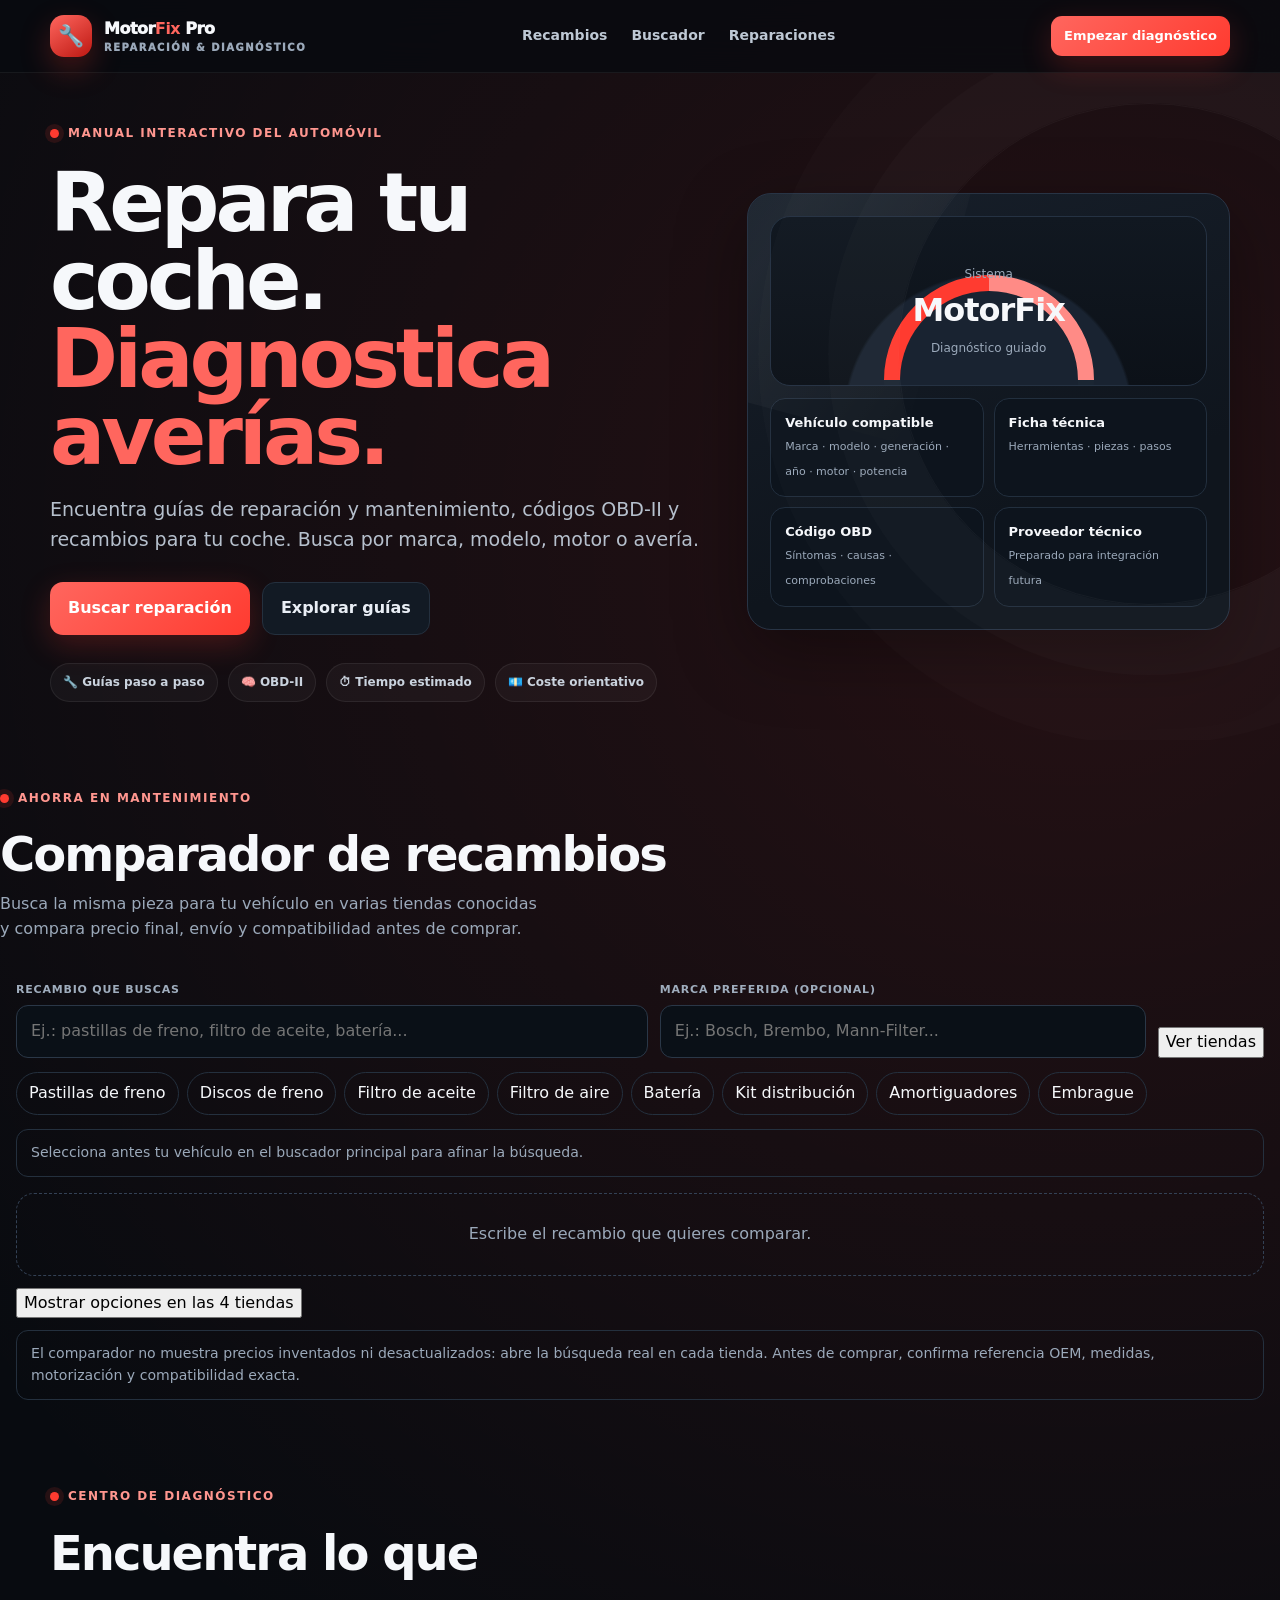
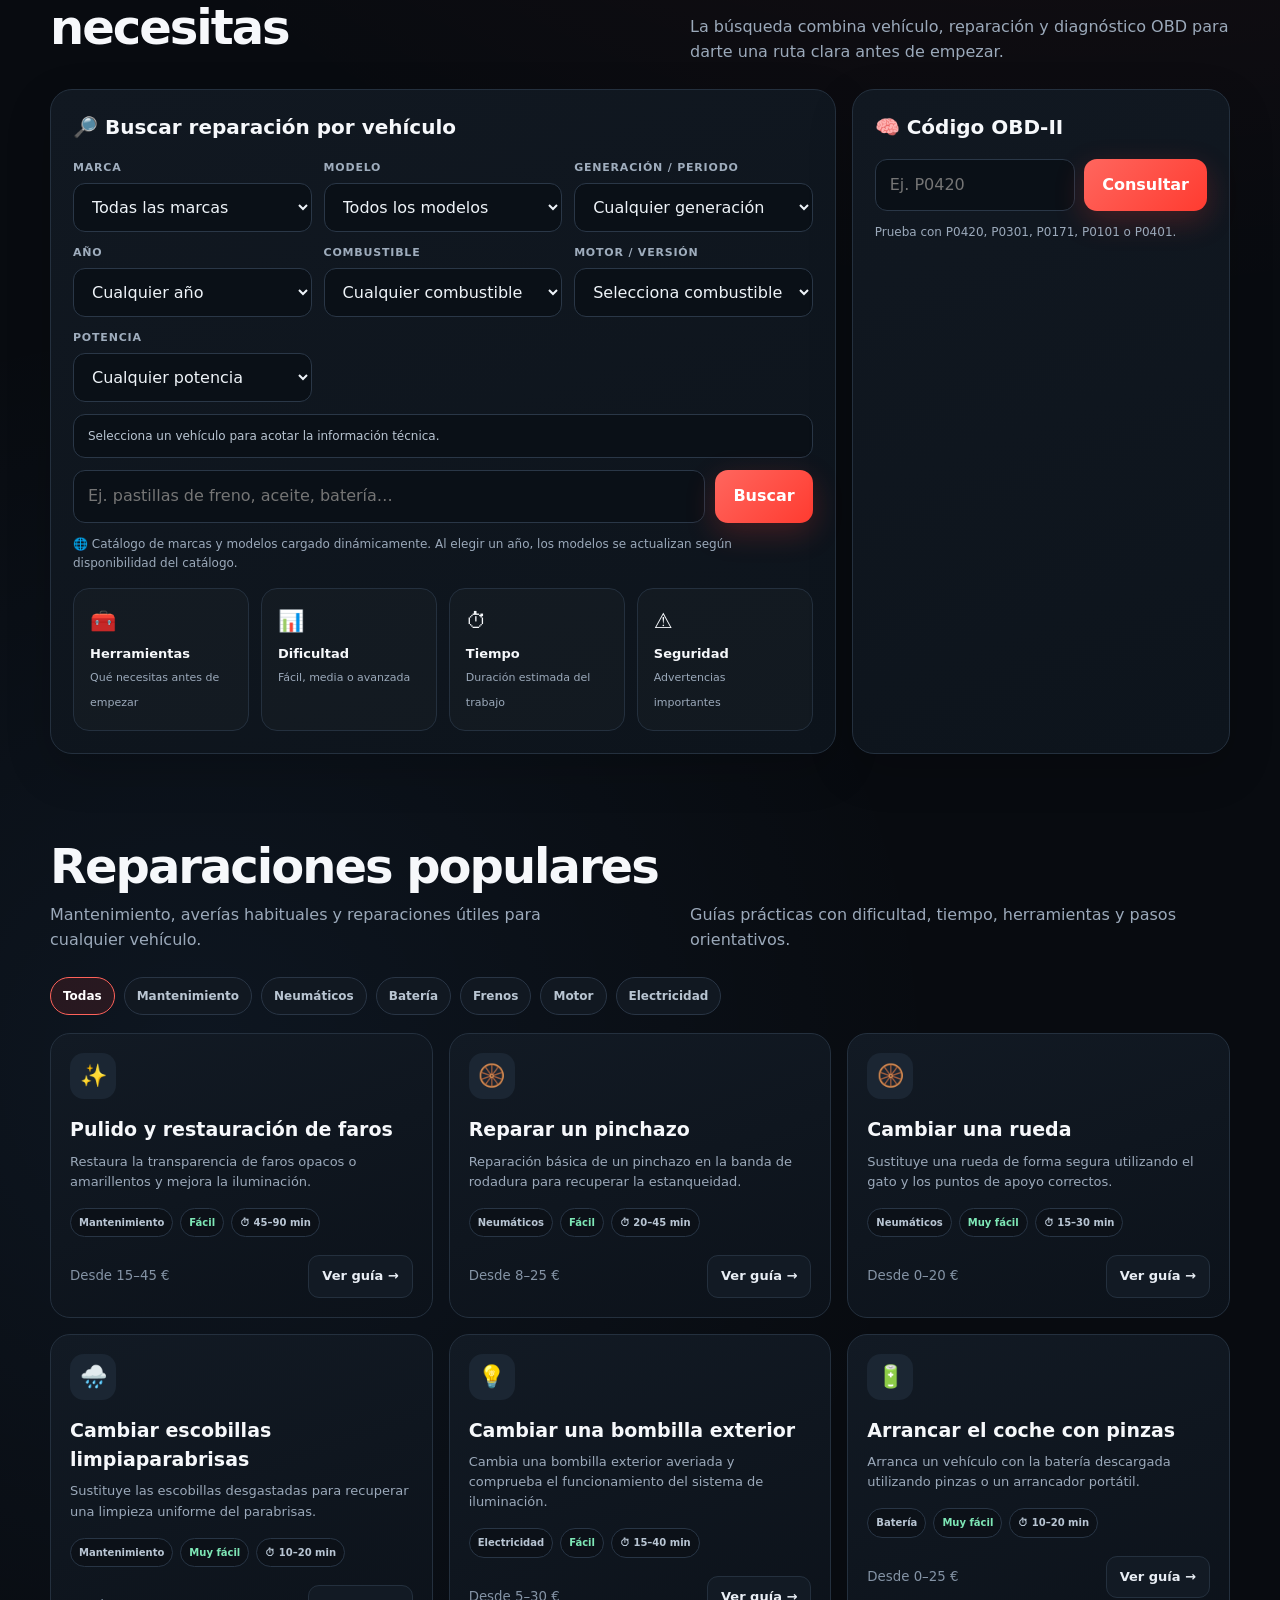
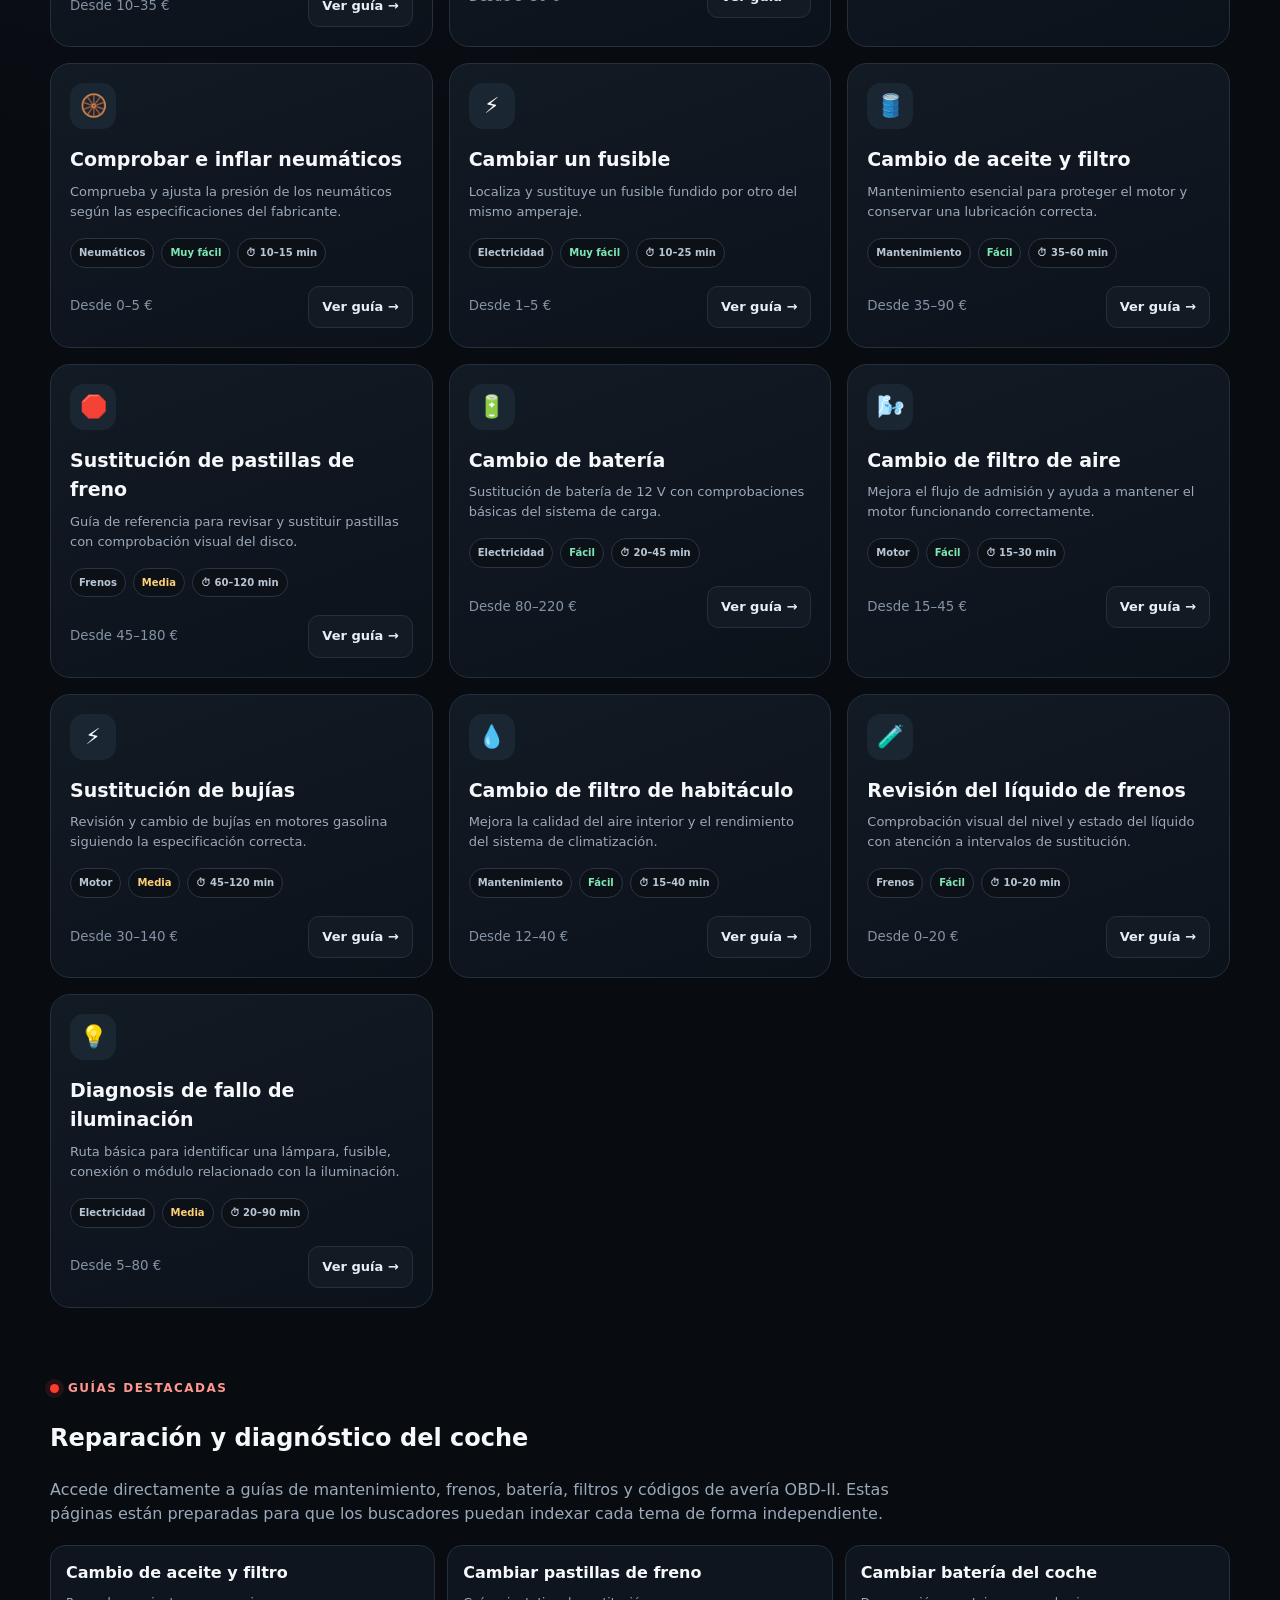
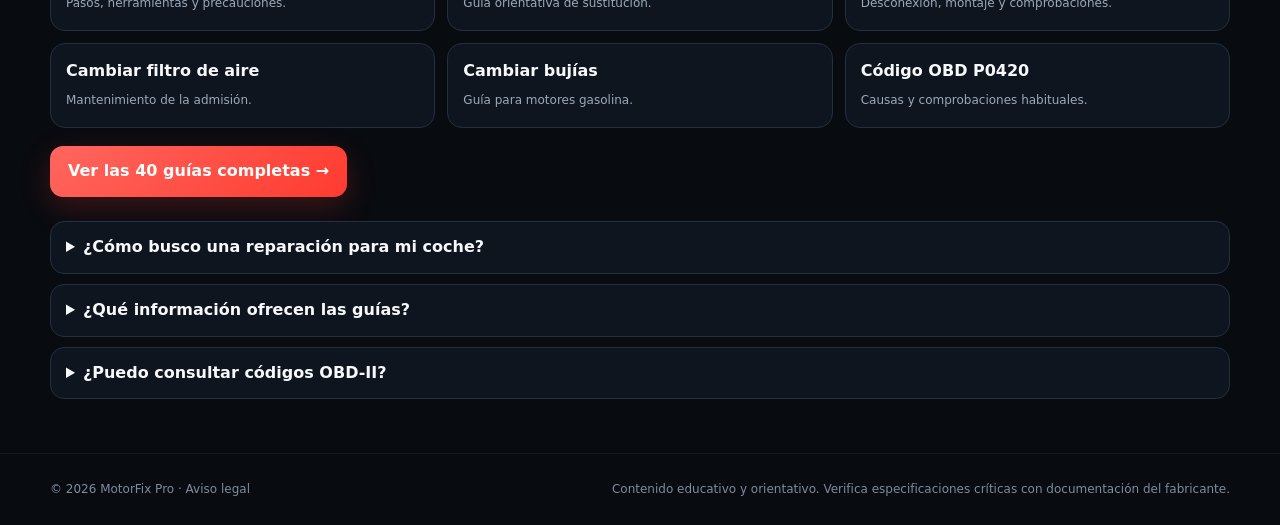
==== commit 862fc654: "Add files via upload" ====
--- a/index.html
+++ b/index.html
@@ -189,7 +189,7 @@
         <label for="partBrand">Marca preferida (opcional)</label>
         <input id="partBrand" placeholder="Ej.: Bosch, Brembo, Mann-Filter...">
       </div>
-      <button onclick="renderPartComparison()">Comparar</button>
+      <button onclick="showPartsOptions()">Ver tiendas</button>
     </div>
 
     <div class="parts-chips">
@@ -208,7 +208,7 @@
     </div>
 
     <div id="partsShopResults" class="parts-shops"></div>
-    <button class="compare-all" onclick="openAllPartsShops()">Abrir comparación en las 4 tiendas</button>
+    <button class="compare-all" onclick="showPartsOptions()">Mostrar opciones en las 4 tiendas</button>
 
     <div class="compare-note">
       El comparador no muestra precios inventados ni desactualizados: abre la búsqueda real en cada tienda. Antes de comprar, confirma referencia OEM, medidas, motorización y compatibilidad exacta.
@@ -260,13 +260,14 @@
     <h2 id="guias-seo">Reparación y diagnóstico del coche</h2>
     <p class="seo-copy">Accede directamente a guías de mantenimiento, frenos, batería, filtros y códigos de avería OBD-II. Estas páginas están preparadas para que los buscadores puedan indexar cada tema de forma independiente.</p>
     <div class="seo-linkgrid">
-      <a class="seo-link" href="#reparacion-1" data-repair-id="1"><b>Cambio de aceite y filtro</b><span>Pasos, herramientas y precauciones.</span></a>
-      <a class="seo-link" href="#reparacion-2" data-repair-id="2"><b>Cambiar pastillas de freno</b><span>Guía orientativa de sustitución.</span></a>
-      <a class="seo-link" href="#reparacion-3" data-repair-id="3"><b>Cambiar batería del coche</b><span>Desconexión, montaje y comprobaciones.</span></a>
-      <a class="seo-link" href="#reparacion-4" data-repair-id="4"><b>Cambiar filtro de aire</b><span>Mantenimiento de la admisión.</span></a>
-      <a class="seo-link" href="#reparacion-5" data-repair-id="5"><b>Cambiar bujías</b><span>Guía para motores gasolina.</span></a>
-      <a class="seo-link" href="#codigo-P0420" data-obd-code="P0420"><b>Código OBD P0420</b><span>Causas y comprobaciones habituales.</span></a>
+      <a class="seo-link" href="/reparaciones/cambio-aceite-filtro.html"><b>Cambio de aceite y filtro</b><span>Pasos, herramientas y precauciones.</span></a>
+      <a class="seo-link" href="/reparaciones/cambiar-pastillas-freno.html"><b>Cambiar pastillas de freno</b><span>Guía orientativa de sustitución.</span></a>
+      <a class="seo-link" href="/reparaciones/cambio-bateria-coche.html"><b>Cambiar batería del coche</b><span>Desconexión, montaje y comprobaciones.</span></a>
+      <a class="seo-link" href="/reparaciones/cambio-filtro-aire.html"><b>Cambiar filtro de aire</b><span>Mantenimiento de la admisión.</span></a>
+      <a class="seo-link" href="/reparaciones/cambiar-bujias.html"><b>Cambiar bujías</b><span>Guía para motores gasolina.</span></a>
+      <a class="seo-link" href="/obd/p0420.html"><b>Código OBD P0420</b><span>Causas y comprobaciones habituales.</span></a>
     </div>
+    <p style="margin-top:18px"><a class="btn primary" href="/reparaciones">Ver las 40 guías completas →</a></p>
     <div class="seo-faq">
       <details><summary>¿Cómo busco una reparación para mi coche?</summary><p>Selecciona marca, modelo, año y motor en el buscador y escribe la reparación o componente que necesitas.</p></details>
       <details><summary>¿Qué información ofrecen las guías?</summary><p>Incluyen dificultad, tiempo orientativo, herramientas, piezas, precauciones y una secuencia general de trabajo.</p></details>
@@ -276,7 +277,7 @@
 </section>
 </main>
 
-<footer><div class="wrap foot"><span>© 2026 MotorFix Pro</span><span>Contenido educativo y orientativo. Verifica especificaciones críticas con documentación del fabricante.</span></div></footer>
+<footer><div class="wrap foot"><span>© 2026 MotorFix Pro · <a href="/legal">Aviso legal</a></span><span>Contenido educativo y orientativo. Verifica especificaciones críticas con documentación del fabricante.</span></div></footer>
 
 <div class="modal" id="detailModal" onclick="modalBackdrop(event)">
   <div class="sheet">
@@ -1311,7 +1312,8 @@
  <div class="box" style="margin-top:14px"><h4>⚠️ Seguridad</h4><ul>${r.warnings.map(x=>`<li>${x}</li>`).join("")}</ul></div>
  <div class="box" style="margin-top:14px"><h4>🔧 Procedimiento orientativo</h4><ul class="steps-list">${r.steps.map(x=>`<li>${x}</li>`).join("")}</ul></div>
  ${repairVideoHtml(r)}
- <div class="notice" style="margin-top:14px">Antes de realizar la intervención, confirma especificaciones, pares de apriete y procedimiento exacto para tu vehículo y motor. Los vídeos son material externo de referencia y pueden no corresponder exactamente a tu variante.</div>`;
+ <div class="notice" style="margin-top:14px">Antes de realizar la intervención, confirma especificaciones, pares de apriete y procedimiento exacto para tu vehículo y motor. Los vídeos son material externo de referencia y pueden no corresponder exactamente a tu variante.</div>
+ ${r.slug?`<p style="margin-top:16px"><a class="btn primary" href="/reparaciones/${encodeURIComponent(r.slug)}.html">Abrir guía completa e indexable →</a></p>`:""}`;
  $("detailModal").classList.add("open"); document.body.style.overflow="hidden";
 }
 function closeDetail(){$("detailModal").classList.remove("open");document.body.style.overflow=""}
@@ -1346,7 +1348,26 @@
  }
 });
 window.addEventListener("hashchange",openLinkedContent);
-initVehicle();renderRepairs();updateVehicleVideos();openLinkedContent();
+async function loadPublishedGuides(){
+ try{
+   const response=await fetch("/api/public/guides",{headers:{Accept:"application/json"}});
+   if(!response.ok)return;
+   const published=await response.json();
+   published.forEach(g=>{
+     const existing=repairs.find(r=>r.title.toLowerCase()===g.title.toLowerCase());
+     const normalized={slug:g.slug,cat:g.category,desc:g.description,difficulty:g.difficulty,time:g.time,cost:g.cost,tools:g.tools,parts:g.parts,warnings:g.warnings,steps:g.steps};
+     if(existing) Object.assign(existing,normalized);
+     else repairs.push({id:1000+g.id,icon:"🔧",title:g.title,...normalized});
+   });
+   renderRepairs();
+   const requested=new URLSearchParams(location.search).get("reparacion");
+   if(requested){
+     const match=repairs.find(r=>r.slug===requested);
+     if(match){$("repairSearch").value=match.title;renderRepairs();}
+   }
+ }catch(_error){/* La portada conserva las guías integradas si la API no responde. */}
+}
+initVehicle();renderRepairs();updateVehicleVideos();openLinkedContent();loadPublishedGuides();
 
 function ytSearchUrl(q){ return "https://www.youtube.com/results?search_query="+encodeURIComponent(q); }
 const partsShops=[
@@ -1398,11 +1419,11 @@
       <a class="button" target="_blank" rel="noopener" href="${shopSearchUrl(s.domain,q)}">Buscar este recambio</a>
     </article>`).join("");
 }
-function openAllPartsShops(){
+function showPartsOptions(){
+  renderPartComparison();
   const part=(document.getElementById("partSearch")?.value||"").trim();
-  if(!part){ renderPartComparison(); document.getElementById("partSearch")?.focus(); return; }
-  const q=partQuery();
-  partsShops.forEach((s,i)=>setTimeout(()=>window.open(shopSearchUrl(s.domain,q),"_blank","noopener"),i*180));
+  if(!part){document.getElementById("partSearch")?.focus();return}
+  document.getElementById("partsShopResults")?.scrollIntoView({behavior:"smooth",block:"nearest"});
 }
 ["brand","model","year","fuel","engine","power"].forEach(id=>{
   const el=document.getElementById(id);
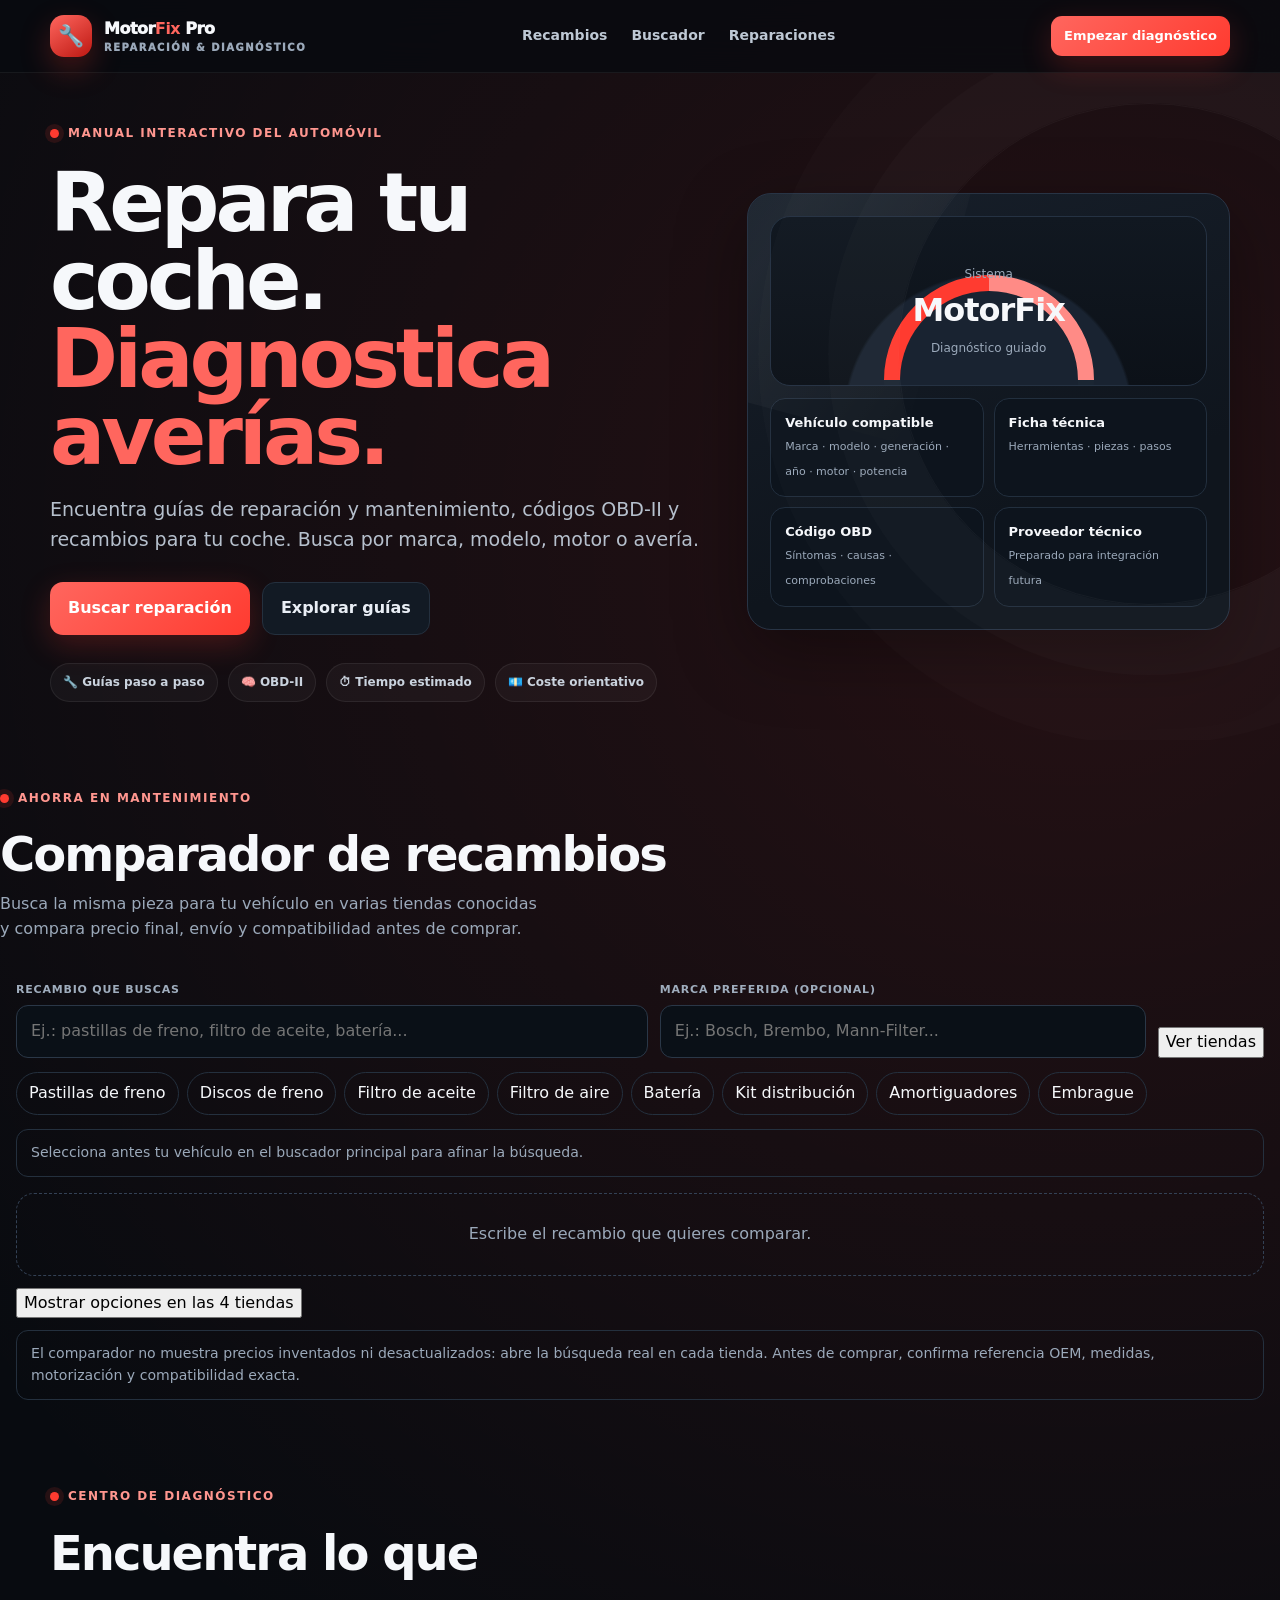
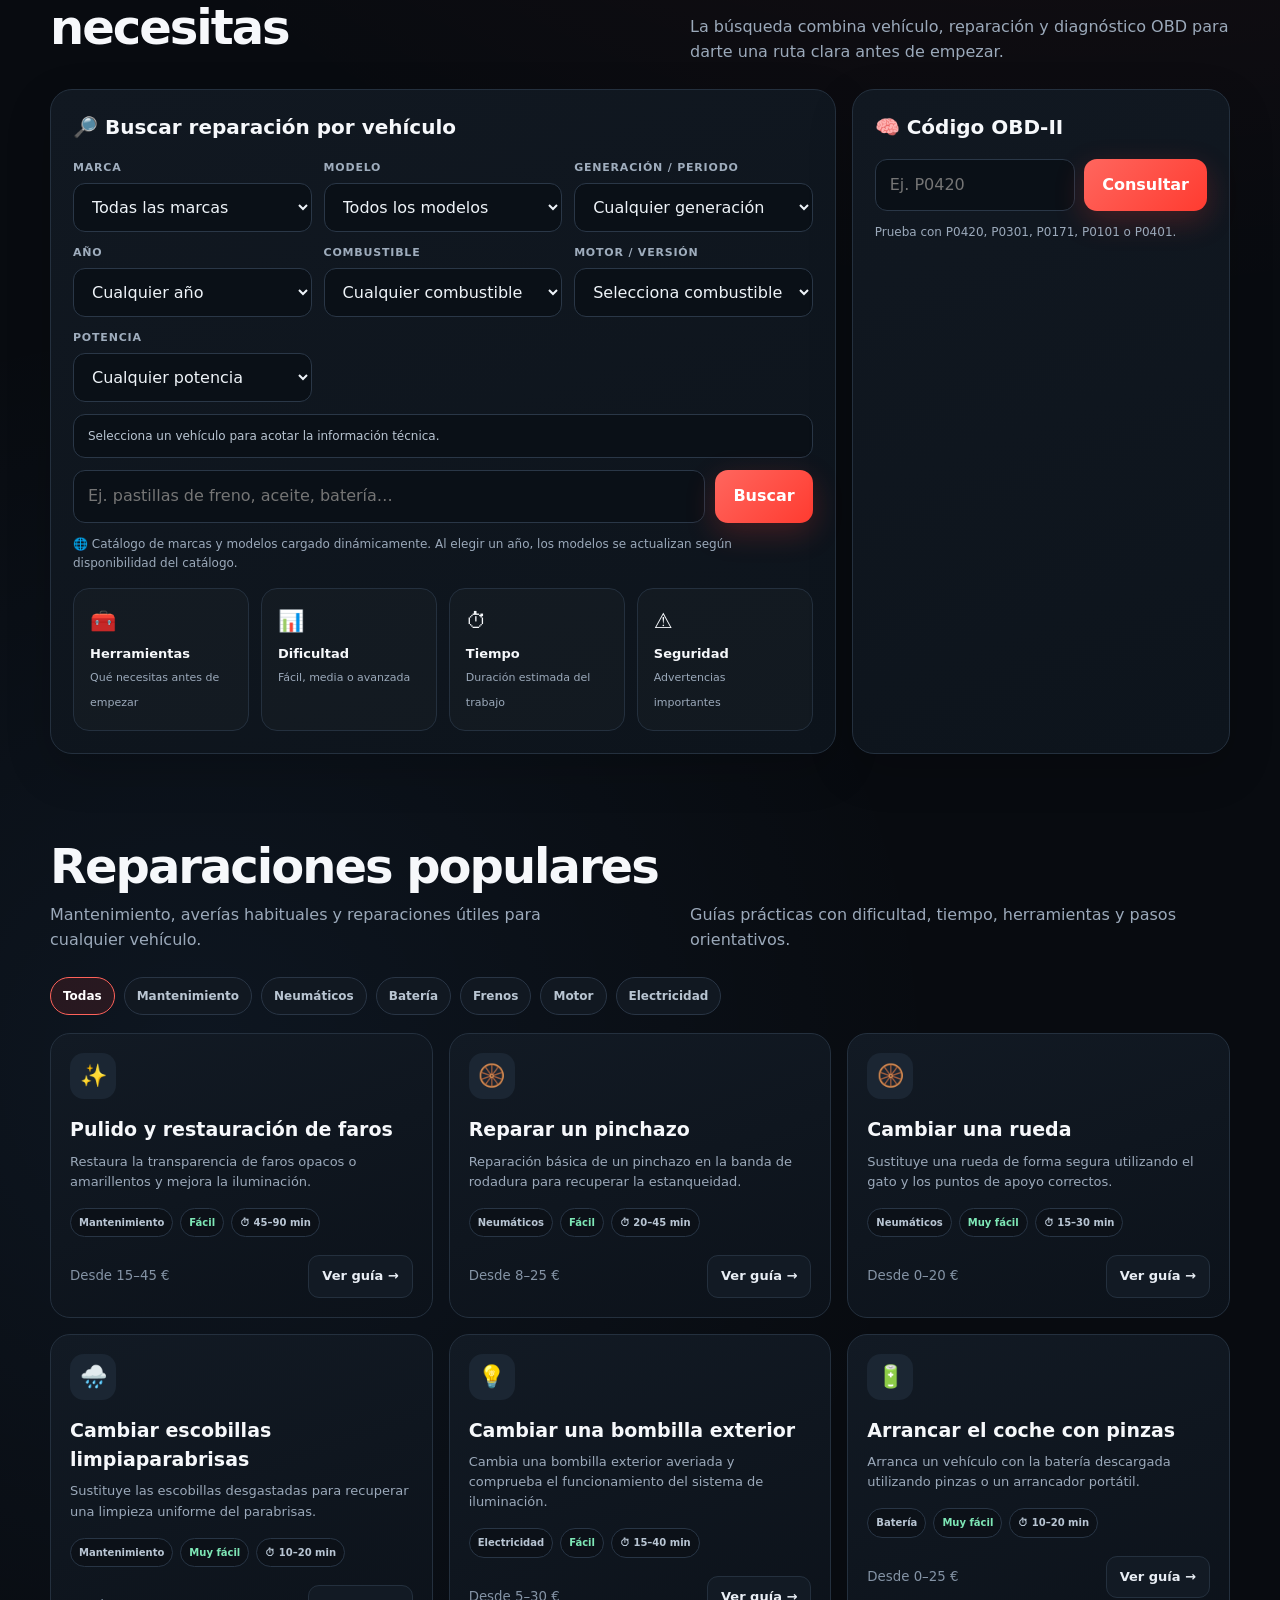
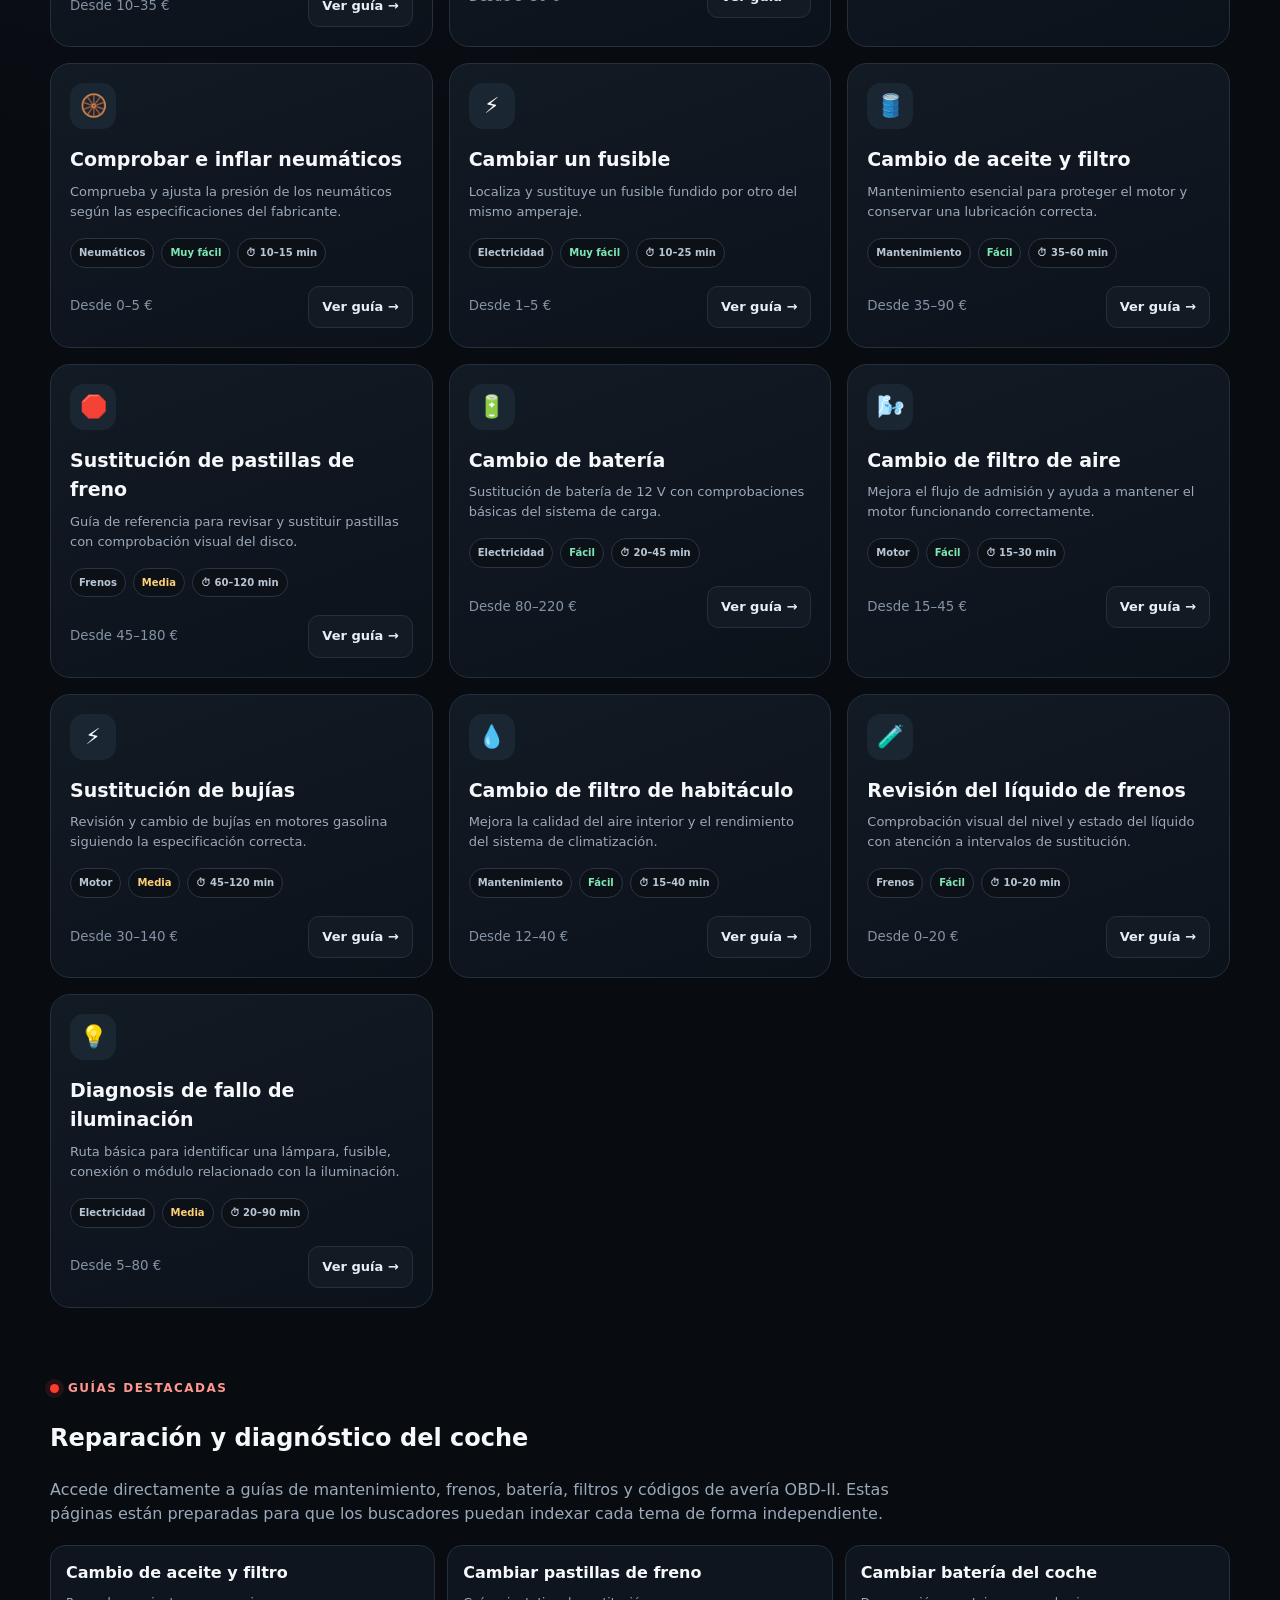
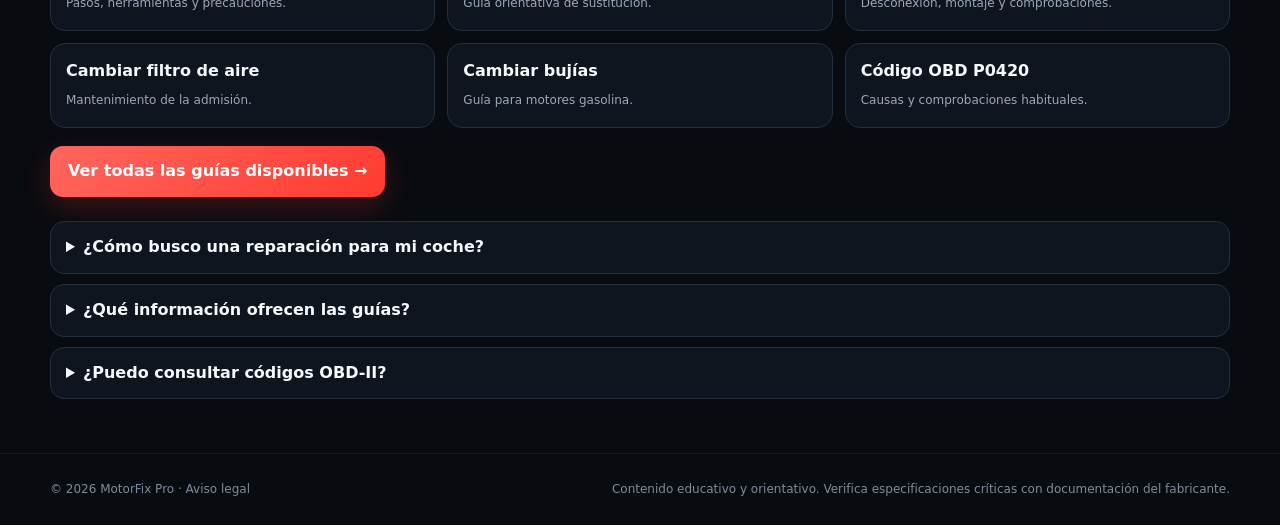
==== commit a4545040: "Add files via upload" ====
--- a/index.html
+++ b/index.html
@@ -260,14 +260,14 @@
     <h2 id="guias-seo">Reparación y diagnóstico del coche</h2>
     <p class="seo-copy">Accede directamente a guías de mantenimiento, frenos, batería, filtros y códigos de avería OBD-II. Estas páginas están preparadas para que los buscadores puedan indexar cada tema de forma independiente.</p>
     <div class="seo-linkgrid">
-      <a class="seo-link" href="/reparaciones/cambio-aceite-filtro.html"><b>Cambio de aceite y filtro</b><span>Pasos, herramientas y precauciones.</span></a>
-      <a class="seo-link" href="/reparaciones/cambiar-pastillas-freno.html"><b>Cambiar pastillas de freno</b><span>Guía orientativa de sustitución.</span></a>
-      <a class="seo-link" href="/reparaciones/cambio-bateria-coche.html"><b>Cambiar batería del coche</b><span>Desconexión, montaje y comprobaciones.</span></a>
-      <a class="seo-link" href="/reparaciones/cambio-filtro-aire.html"><b>Cambiar filtro de aire</b><span>Mantenimiento de la admisión.</span></a>
-      <a class="seo-link" href="/reparaciones/cambiar-bujias.html"><b>Cambiar bujías</b><span>Guía para motores gasolina.</span></a>
-      <a class="seo-link" href="/obd/p0420.html"><b>Código OBD P0420</b><span>Causas y comprobaciones habituales.</span></a>
+      <a class="seo-link" href="/reparaciones/cambio-aceite-filtro.html" data-repair-id="1"><b>Cambio de aceite y filtro</b><span>Pasos, herramientas y precauciones.</span></a>
+      <a class="seo-link" href="/reparaciones/cambiar-pastillas-freno.html" data-repair-id="2"><b>Cambiar pastillas de freno</b><span>Guía orientativa de sustitución.</span></a>
+      <a class="seo-link" href="/reparaciones/cambio-bateria-coche.html" data-repair-id="3"><b>Cambiar batería del coche</b><span>Desconexión, montaje y comprobaciones.</span></a>
+      <a class="seo-link" href="/reparaciones/cambio-filtro-aire.html" data-repair-id="4"><b>Cambiar filtro de aire</b><span>Mantenimiento de la admisión.</span></a>
+      <a class="seo-link" href="/reparaciones/cambiar-bujias.html" data-repair-id="5"><b>Cambiar bujías</b><span>Guía para motores gasolina.</span></a>
+      <a class="seo-link" href="/obd/p0420.html" data-obd-code="P0420"><b>Código OBD P0420</b><span>Causas y comprobaciones habituales.</span></a>
     </div>
-    <p style="margin-top:18px"><a class="btn primary" href="/reparaciones">Ver las 40 guías completas →</a></p>
+    <p style="margin-top:18px"><a class="btn primary" href="#reparaciones">Ver todas las guías disponibles →</a></p>
     <div class="seo-faq">
       <details><summary>¿Cómo busco una reparación para mi coche?</summary><p>Selecciona marca, modelo, año y motor en el buscador y escribe la reparación o componente que necesitas.</p></details>
       <details><summary>¿Qué información ofrecen las guías?</summary><p>Incluyen dificultad, tiempo orientativo, herramientas, piezas, precauciones y una secuencia general de trabajo.</p></details>
@@ -1339,9 +1339,13 @@
 }
 document.addEventListener("click",e=>{
  const repairLink=e.target.closest("[data-repair-id]");
- if(repairLink) openDetail(Number(repairLink.dataset.repairId));
+ if(repairLink){
+   e.preventDefault();
+   openDetail(Number(repairLink.dataset.repairId));
+ }
  const obdLink=e.target.closest("[data-obd-code]");
  if(obdLink){
+   e.preventDefault();
    $("obdInput").value=obdLink.dataset.obdCode;
    lookupObd();
    document.querySelector("#buscador").scrollIntoView({behavior:"smooth"});
